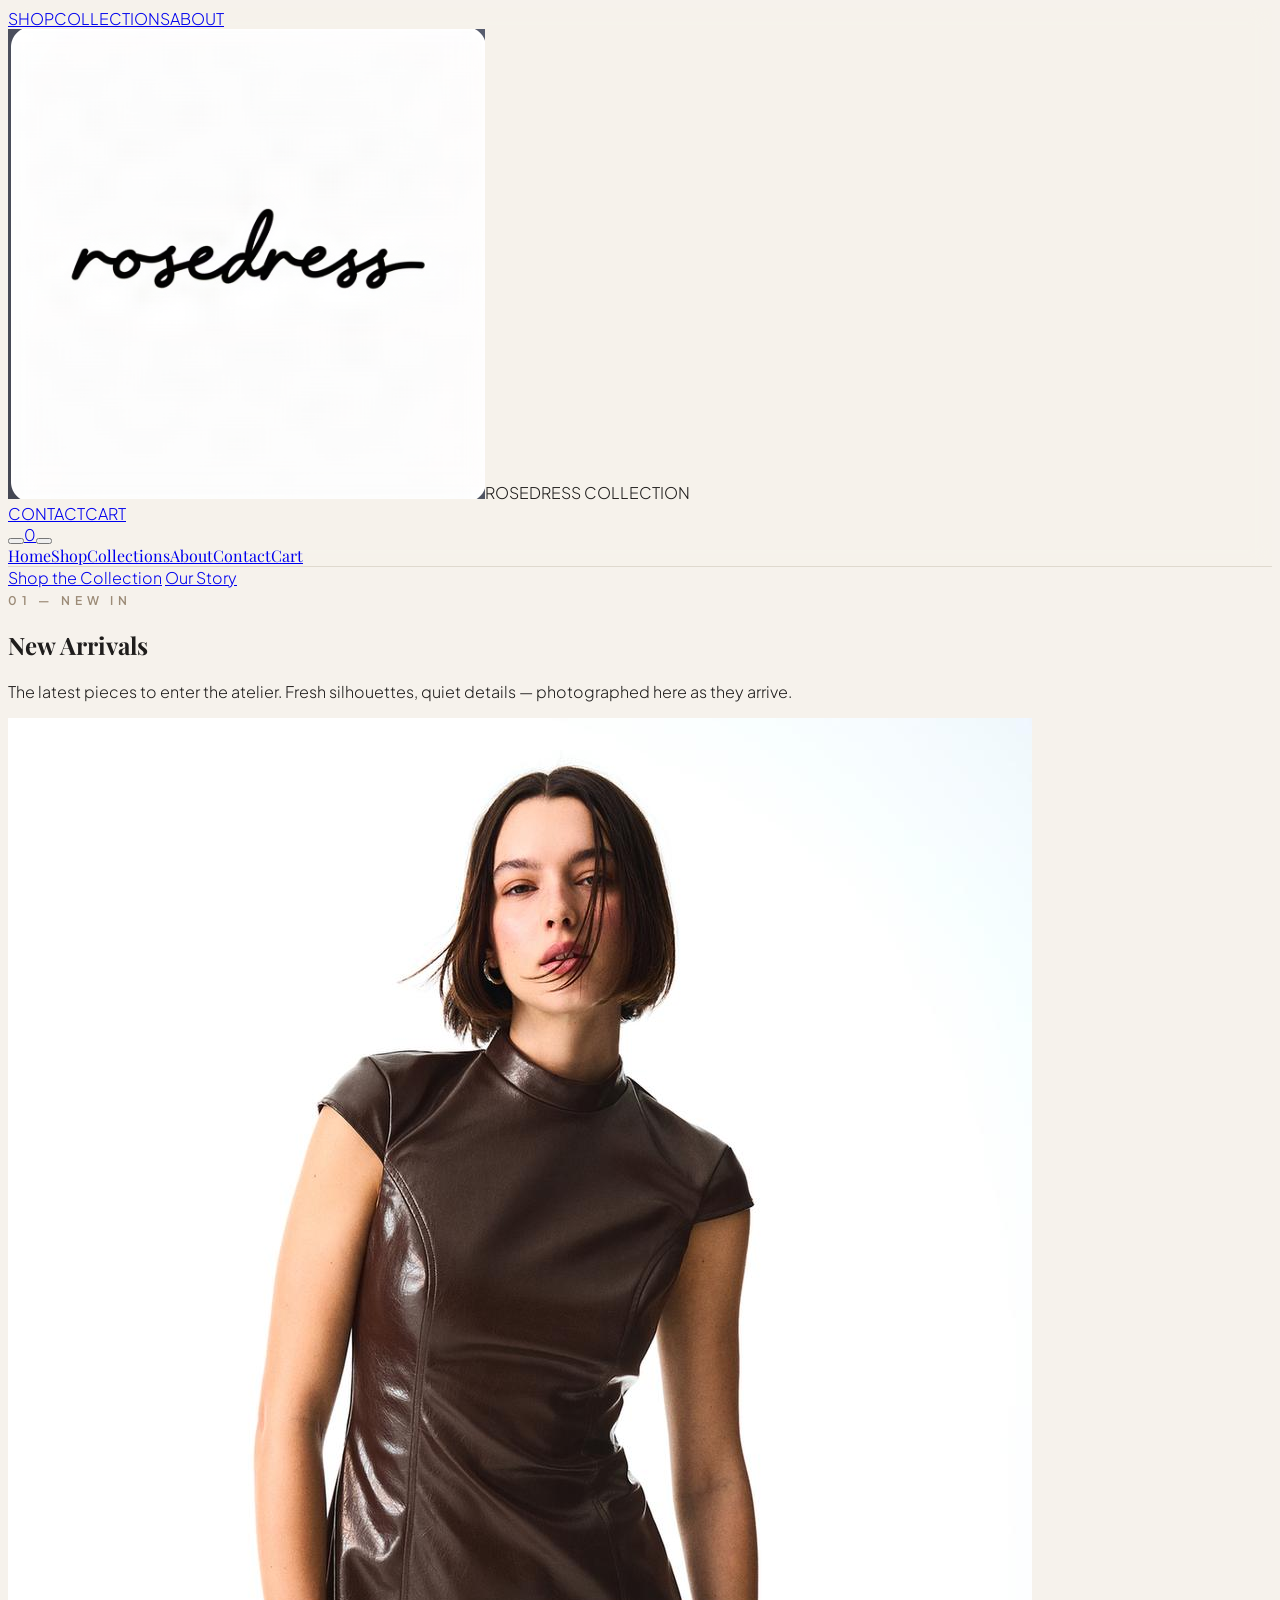
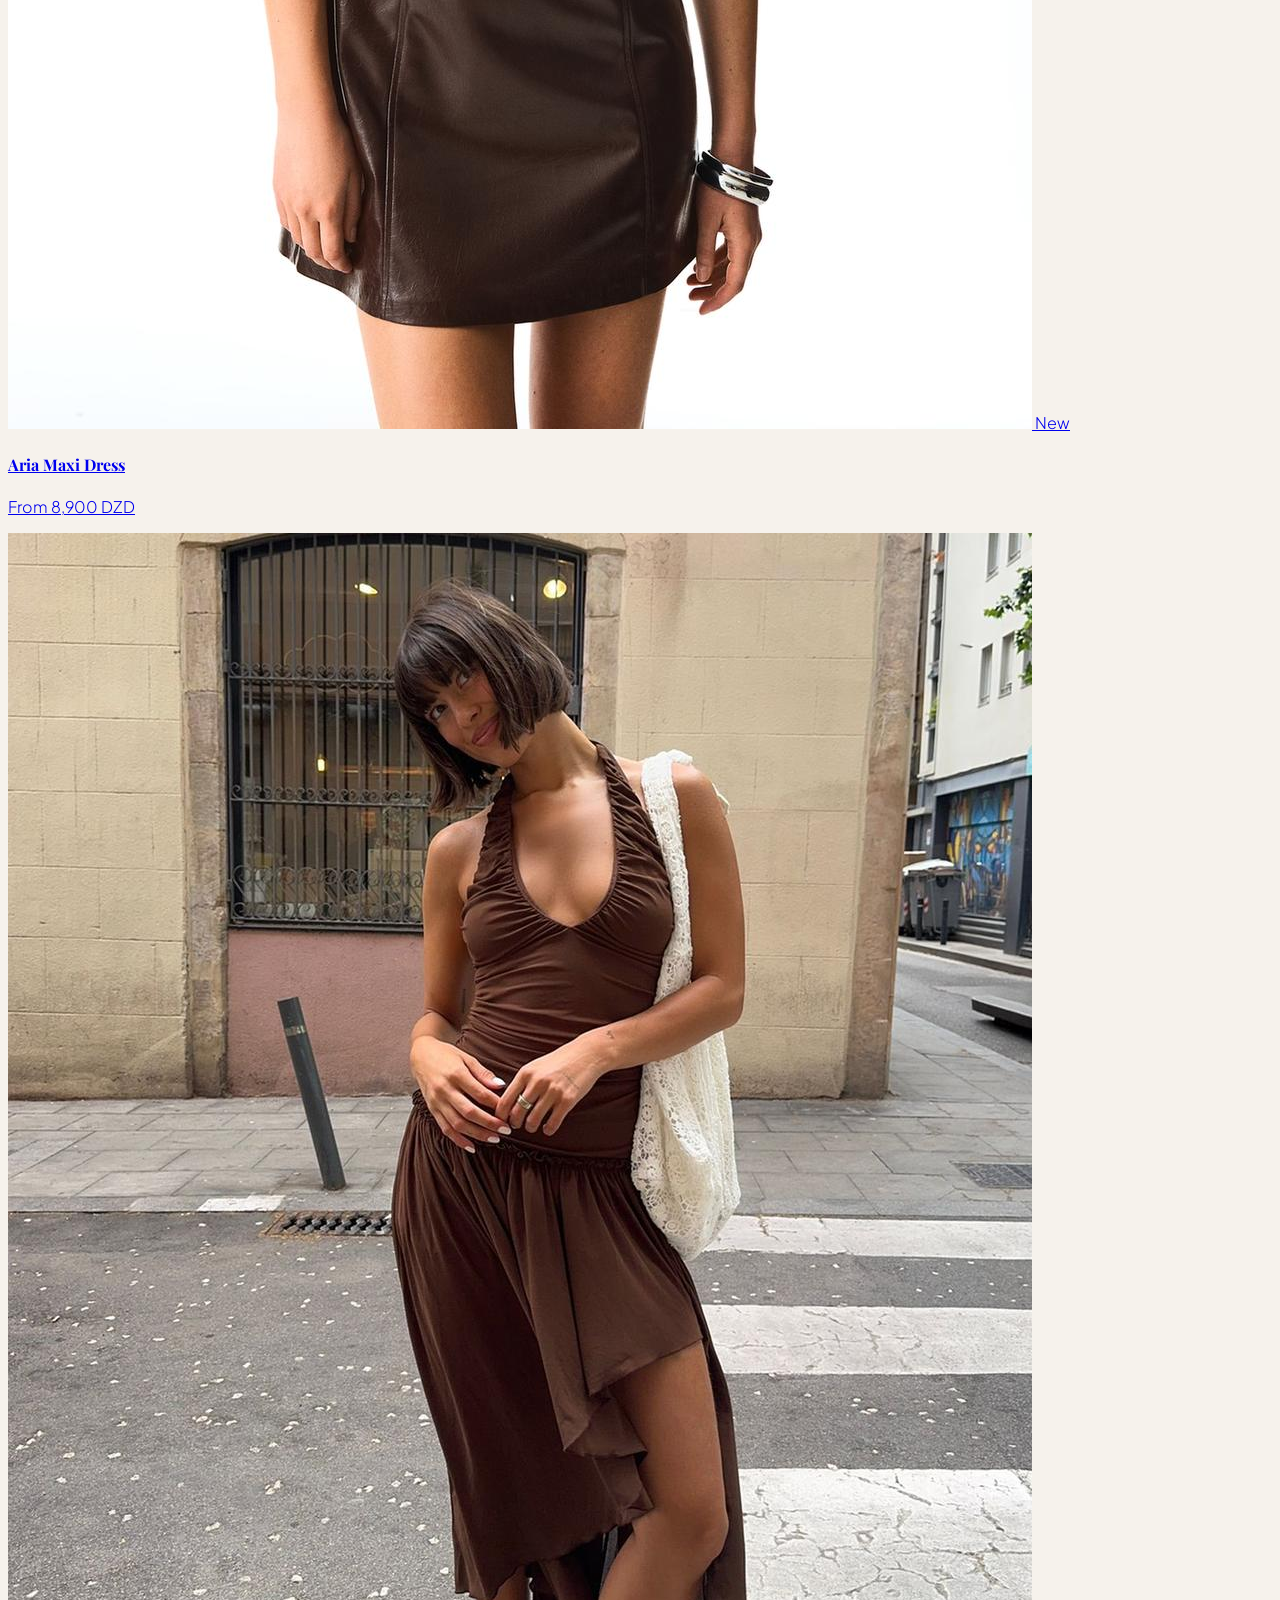
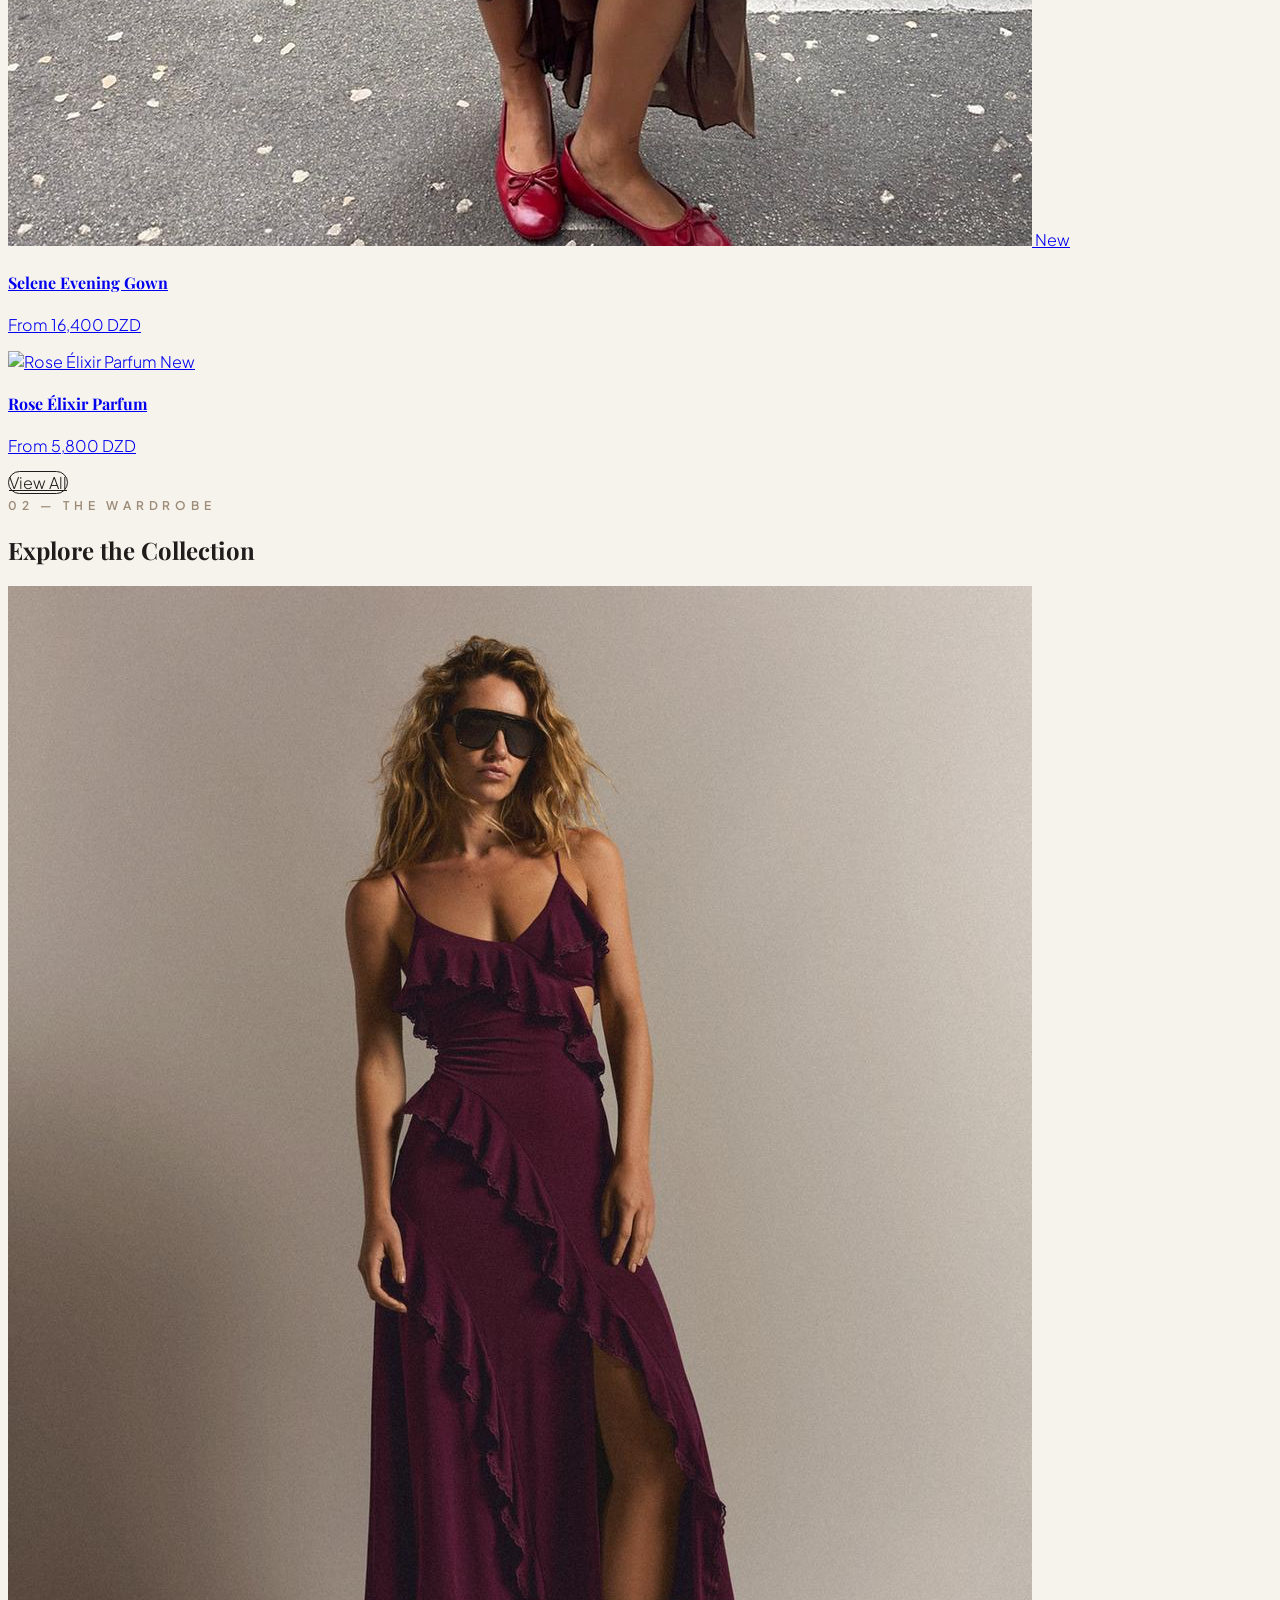
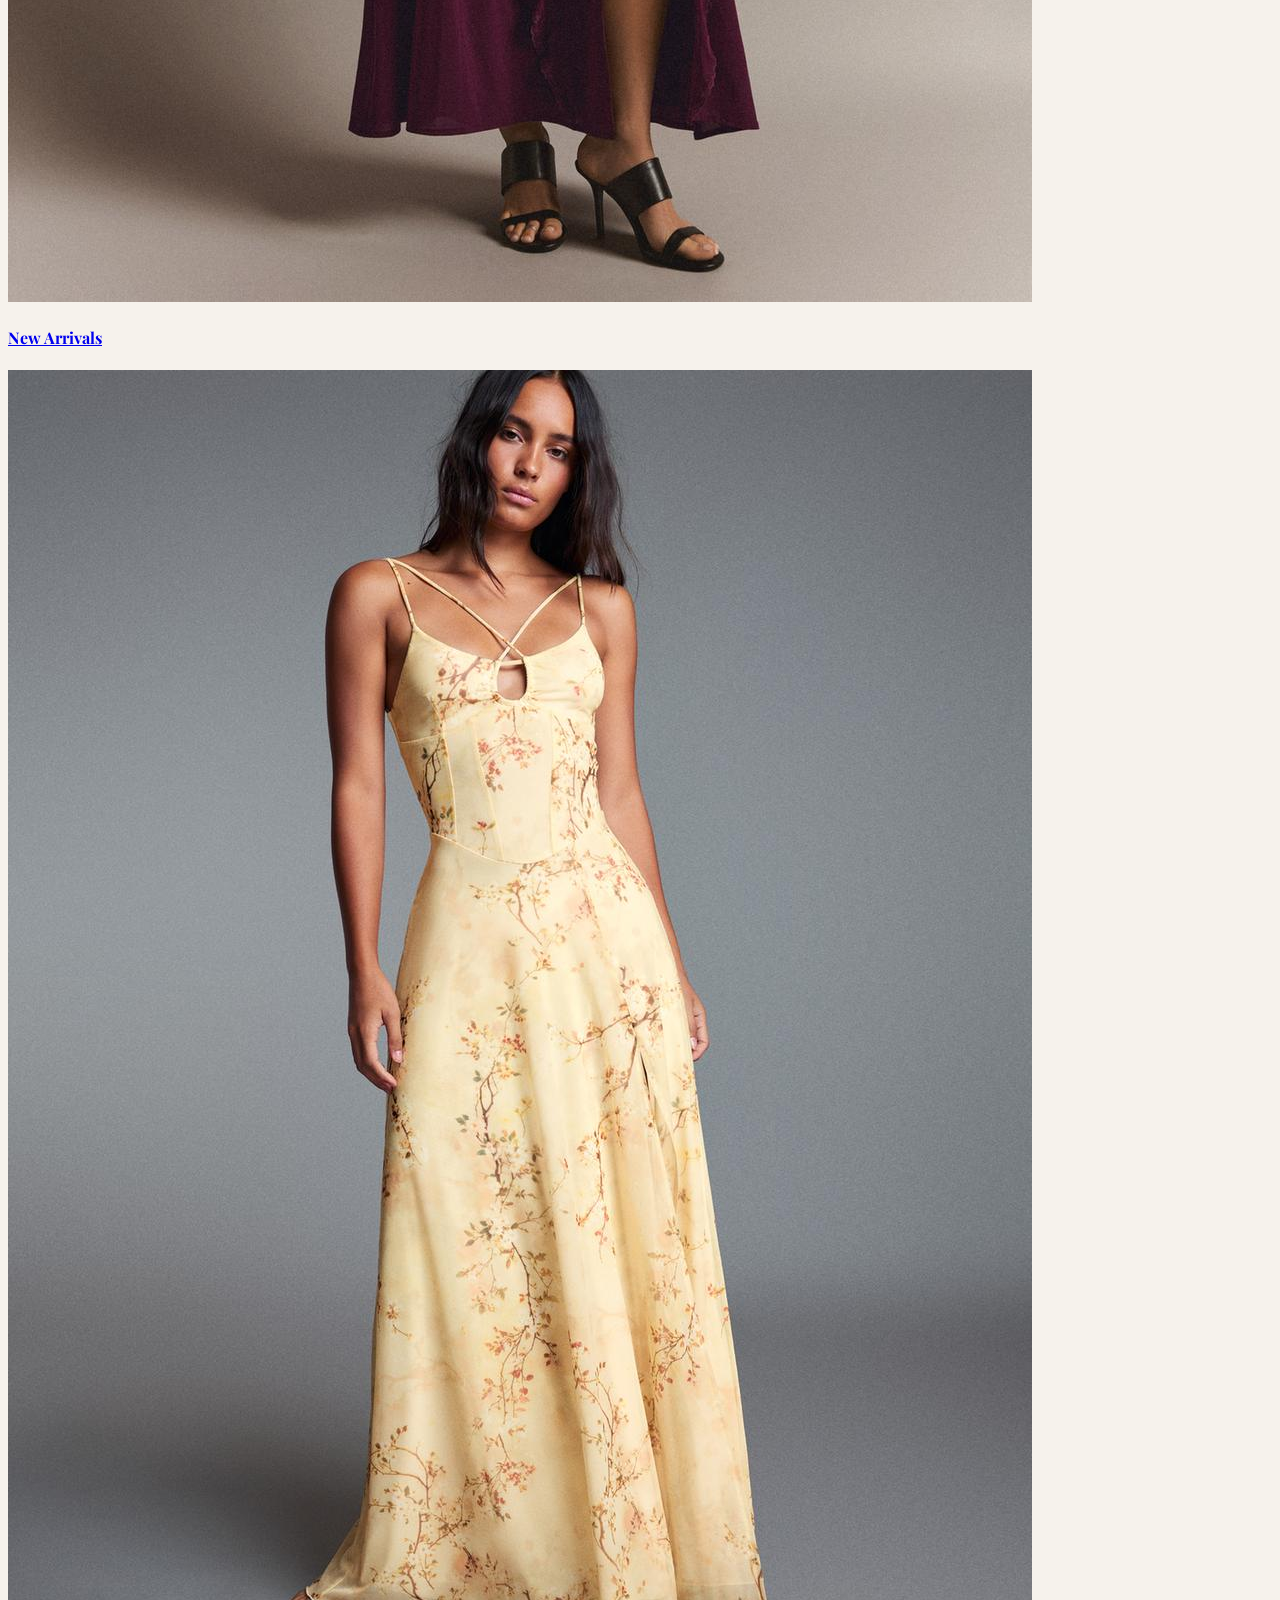
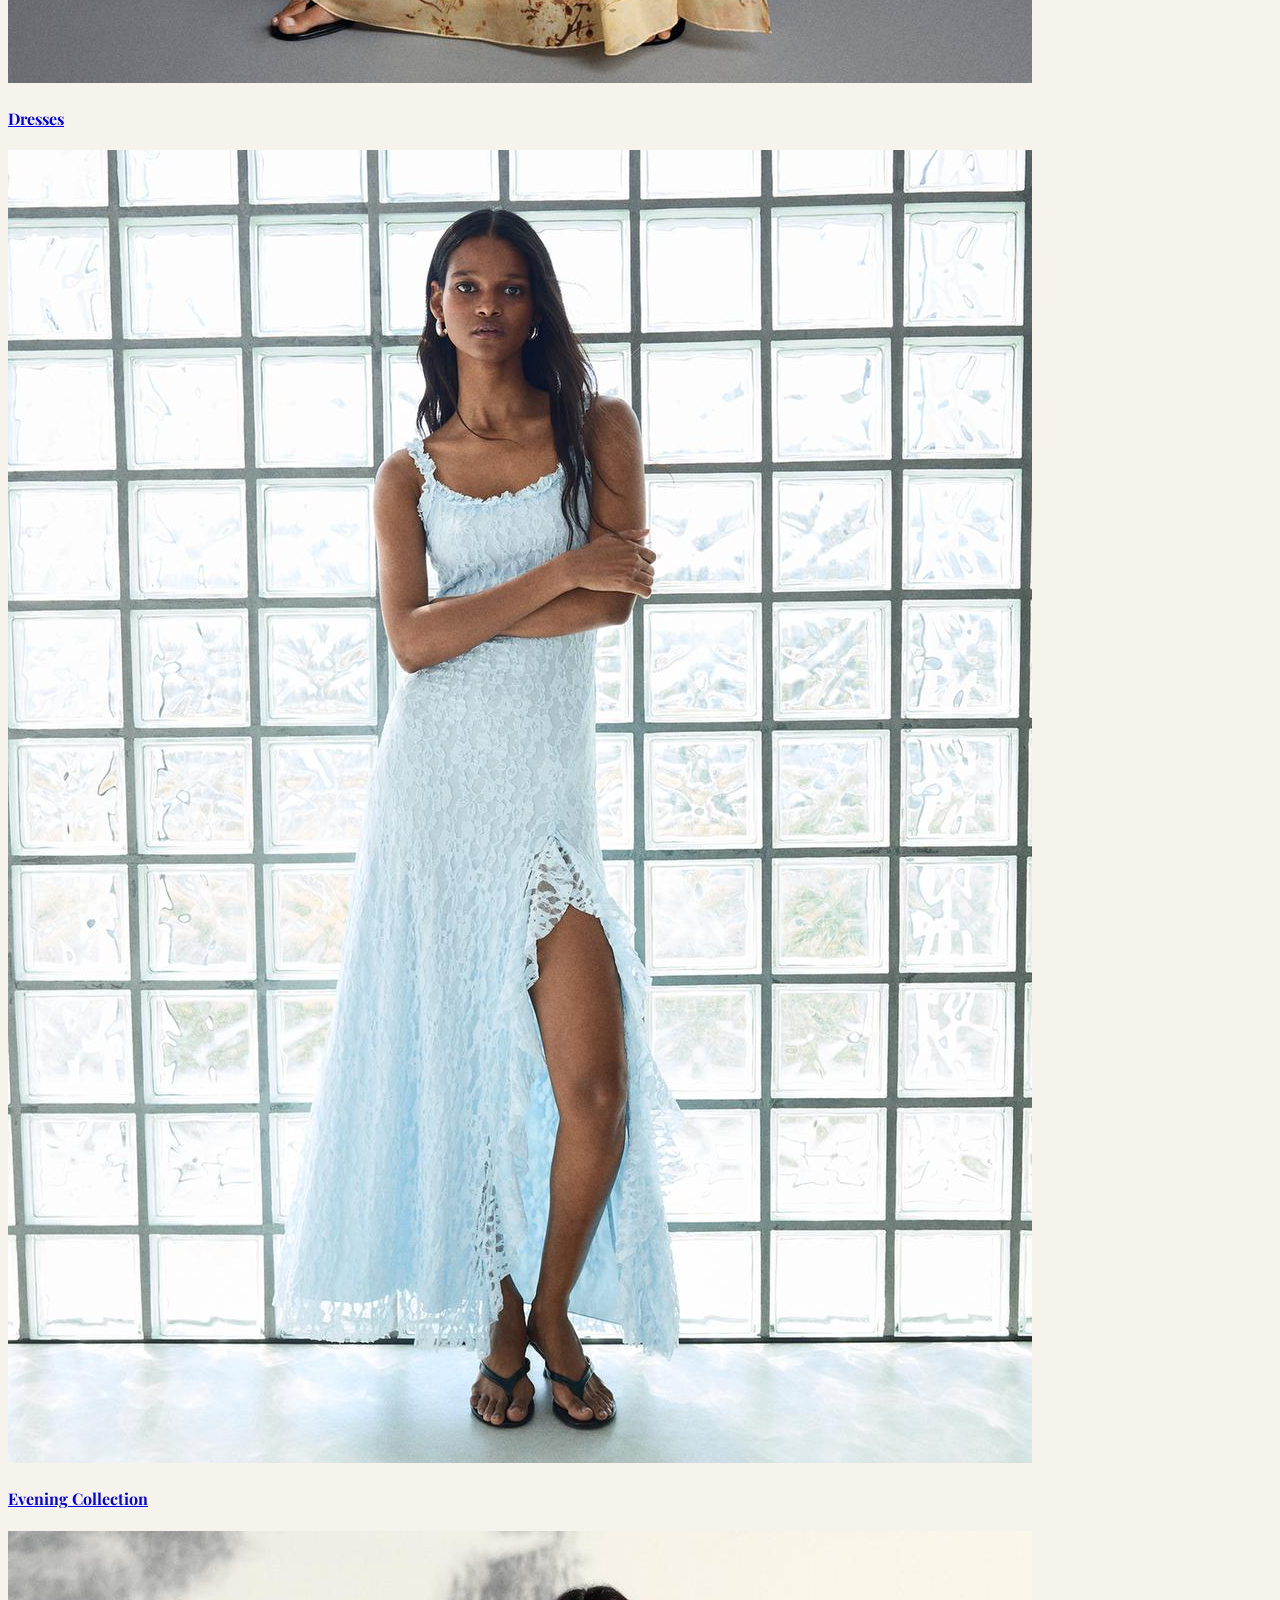
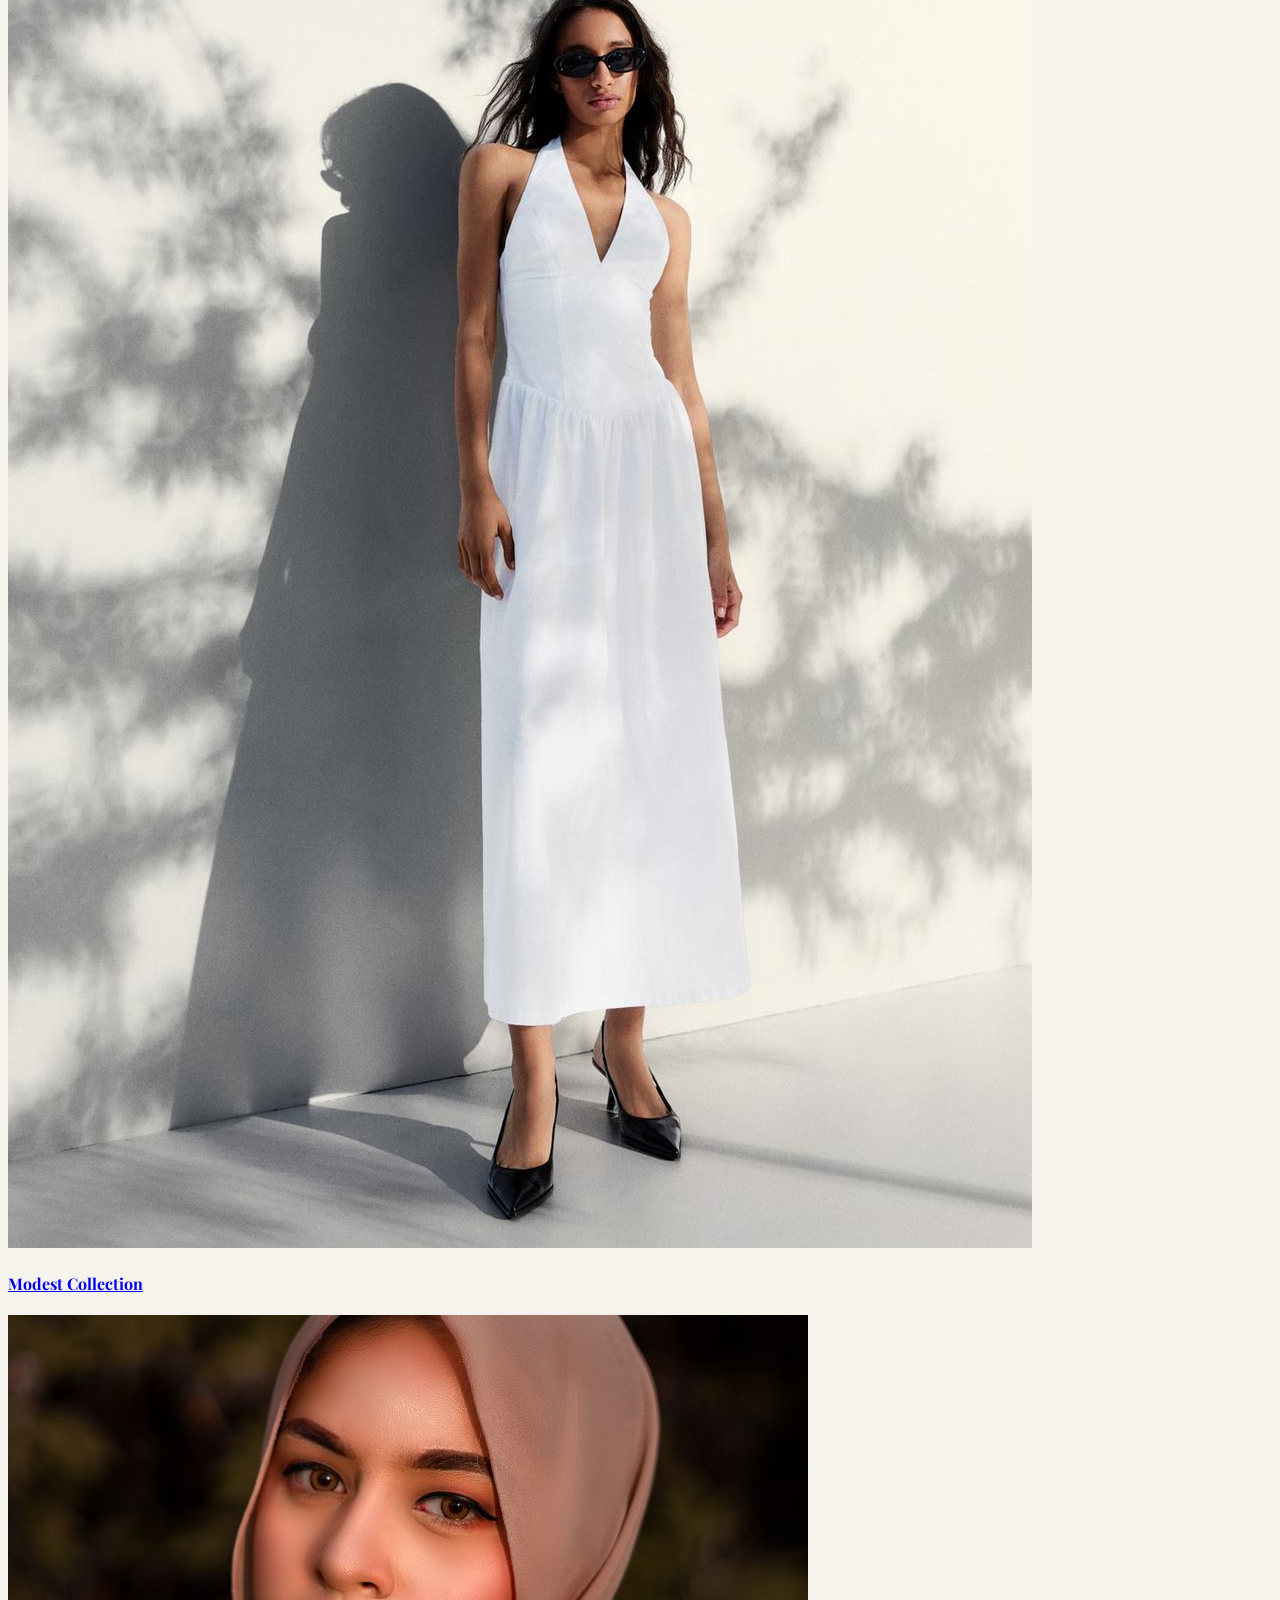
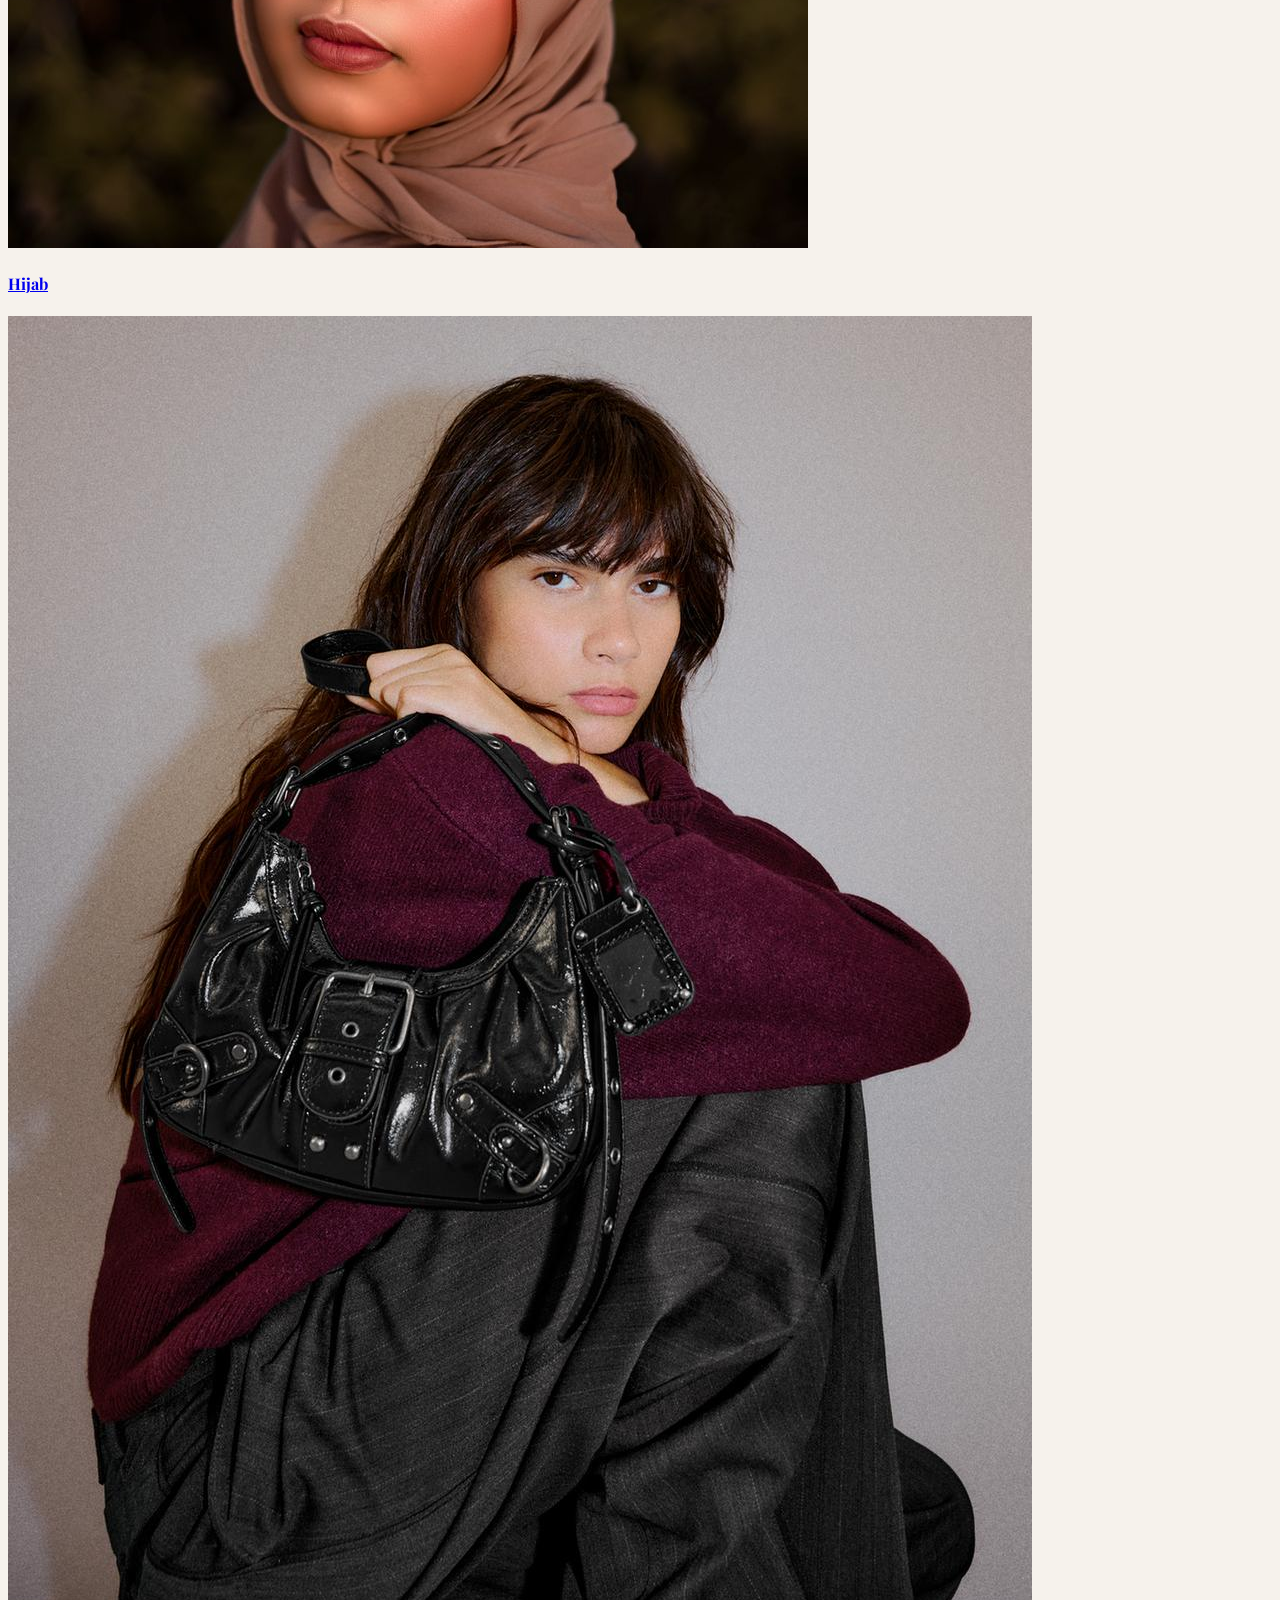
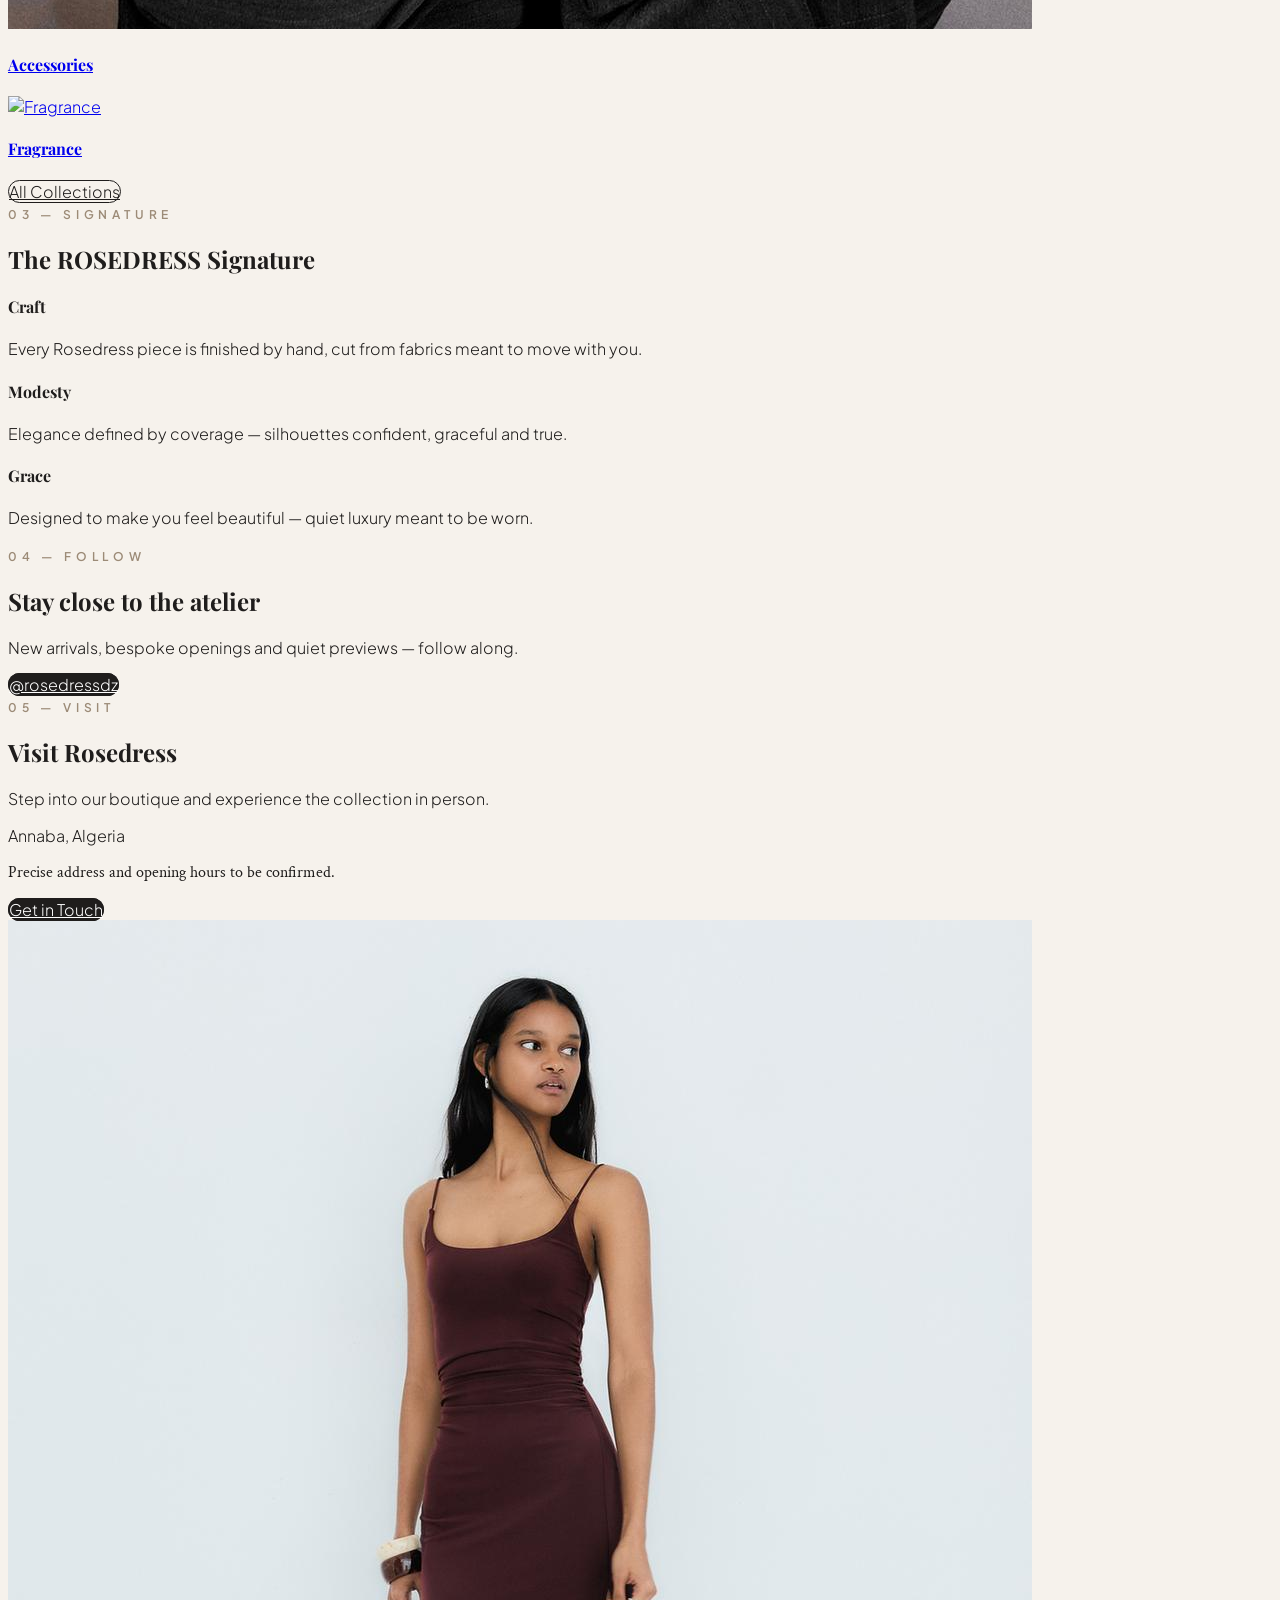
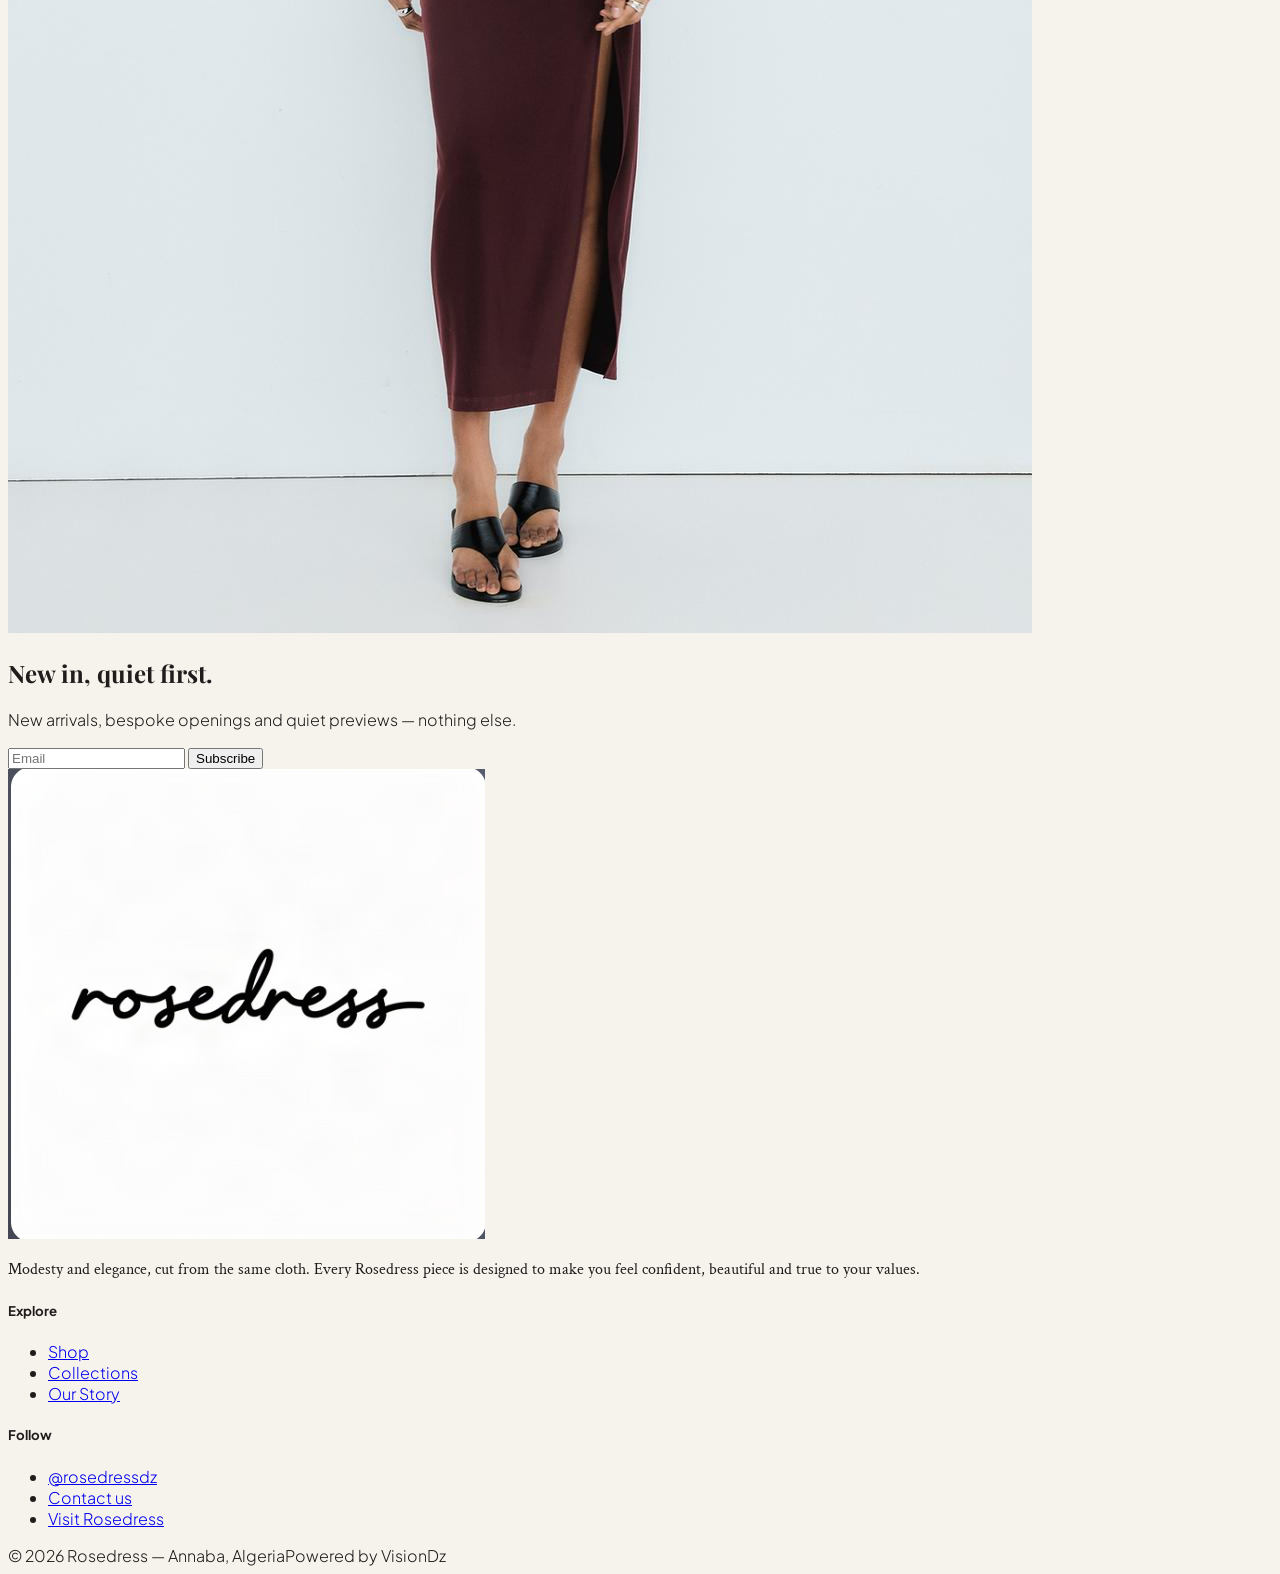
==== index.html @ 57a60c66 "Remove hero background video and text, keep action buttons" ====
<!DOCTYPE html>
<html lang="en">
<head>
<meta charset="UTF-8">
<meta name="viewport" content="width=device-width, initial-scale=1.0">
<title>ROSEDRESS — Timeless Craft, Modern Grace</title>
<script src="https://cdn.tailwindcss.com"></script>
<script src="https://code.iconify.design/iconify-icon/2.1.0/iconify-icon.min.js"></script>
<link rel="preconnect" href="https://fonts.googleapis.com">
<link rel="preconnect" href="https://fonts.gstatic.com" crossorigin>
<link href="https://fonts.googleapis.com/css2?family=Playfair+Display:wght@200;300;400;500;600&family=Crimson+Text:ital,wght@0,400;1,400;1,600&family=Plus+Jakarta+Sans:wght@300;400;500;600;700&display=swap" rel="stylesheet">
<link rel="stylesheet" href="css/global.css">
<style>
  /* hero is intentionally bare — buttons only */
</style>
</head>
<body class="relative">

<div id="header-holder"></div>

<header class="min-h-screen flex flex-col justify-center items-center text-center px-4 relative z-10">
  <div class="flex flex-col sm:flex-row justify-center gap-6">
    <a href="shop.html" class="px-12 py-5 text-[11px] tracking-[0.3em] uppercase border border-[#1f1d1c] text-[#1f1d1c] transition-colors hover:bg-[#1f1d1c] hover:text-white">Shop the Collection</a>
    <a href="about.html" class="px-12 py-5 text-[11px] tracking-[0.3em] uppercase border border-[#1f1d1c]/60 text-[#1f1d1c]/90 transition-colors hover:bg-[#1f1d1c] hover:text-white">Our Story</a>
  </div>
</header>

<section id="new-arrivals" class="py-32 md:py-40 px-6 md:px-16 relative z-10">
  <div class="max-w-7xl mx-auto">
    <div class="flex flex-col md:flex-row md:items-end justify-between mb-20 scroll-reveal">
      <div>
        <span class="eyebrow mb-6 block">01 — New In</span>
        <h2 class="text-4xl md:text-6xl font-serif font-light leading-tight">New Arrivals</h2>
      </div>
      <p class="mt-6 md:mt-0 max-w-md text-sm text-gray-500 leading-relaxed font-light">
        The latest pieces to enter the atelier. Fresh silhouettes, quiet details — photographed here as they arrive.
      </p>
    </div>
    <div class="grid grid-cols-1 sm:grid-cols-2 lg:grid-cols-3 gap-8 md:gap-10">
      <a href="product.html?id=p1" class="product-card scroll-reveal block group">
        <div class="aspect-[3/4] overflow-hidden mb-6 shadow-md rounded-sm relative editorial-img">
          <img src="images/dress_mockneck.jpg" alt="Aria Maxi Dress" loading="lazy" class="w-full h-full object-cover">
          <span class="absolute top-3 left-3 z-10 text-[9px] tracking-widest uppercase font-bold px-3 py-1.5 text-white bg-[#1f1d1c]/80 backdrop-blur">New</span>
        </div>
        <div class="text-center">
          <h4 class="text-sm md:text-base tracking-widest uppercase font-semibold mb-1 group-hover:text-[#c9a876] transition-colors">Aria Maxi Dress</h4>
          <p class="text-xs text-[#9c8b77] font-light">From 8,900 DZD</p>
        </div>
      </a>
      <a href="product.html?id=p2" class="product-card scroll-reveal block group">
        <div class="aspect-[3/4] overflow-hidden mb-6 shadow-md rounded-sm relative editorial-img">
          <img src="images/dress_selene_maxi.jpg" alt="Selene Evening Gown" loading="lazy" class="w-full h-full object-cover">
          <span class="absolute top-3 left-3 z-10 text-[9px] tracking-widest uppercase font-bold px-3 py-1.5 text-white bg-[#1f1d1c]/80 backdrop-blur">New</span>
        </div>
        <div class="text-center">
          <h4 class="text-sm md:text-base tracking-widest uppercase font-semibold mb-1 group-hover:text-[#c9a876] transition-colors">Selene Evening Gown</h4>
          <p class="text-xs text-[#9c8b77] font-light">From 16,400 DZD</p>
        </div>
      </a>
      <a href="product.html?id=p10" class="product-card scroll-reveal block group">
        <div class="aspect-[3/4] overflow-hidden mb-6 shadow-md rounded-sm relative editorial-img">
          <img src="https://images.pexels.com/photos/32645088/pexels-photo-32645088.jpeg?auto=compress&cs=tinysrgb&w=900" alt="Rose Élixir Parfum" loading="lazy" class="w-full h-full object-cover">
          <span class="absolute top-3 left-3 z-10 text-[9px] tracking-widest uppercase font-bold px-3 py-1.5 text-white bg-[#1f1d1c]/80 backdrop-blur">New</span>
        </div>
        <div class="text-center">
          <h4 class="text-sm md:text-base tracking-widest uppercase font-semibold mb-1 group-hover:text-[#c9a876] transition-colors">Rose Élixir Parfum</h4>
          <p class="text-xs text-[#9c8b77] font-light">From 5,800 DZD</p>
        </div>
      </a>
    </div>
    <div class="text-center mt-16">
      <a href="shop.html" class="btn-champagne px-12 py-4 text-[11px] tracking-[0.3em] uppercase inline-block">View All</a>
    </div>
  </div>
</section>

<section id="collections" class="py-24 md:py-32 px-6 md:px-16 relative z-10 bg-[#efe8dc]">
  <div class="max-w-7xl mx-auto">
    <div class="text-center mb-20 scroll-reveal">
      <span class="eyebrow mb-6 block">02 — The Wardrobe</span>
      <h2 class="text-4xl md:text-6xl font-serif font-light">Explore the Collection</h2>
    </div>
    <div class="grid grid-cols-2 sm:grid-cols-3 lg:grid-cols-6 gap-6 md:gap-8 gap-y-14 md:gap-y-16" id="homeCatGrid"></div>
    <div class="text-center mt-16">
      <a href="collections.html" class="btn-champagne px-12 py-4 text-[11px] tracking-[0.3em] uppercase inline-block">All Collections</a>
    </div>
  </div>
</section>

<section id="signature" class="py-24 md:py-32 px-6 md:px-16 relative z-10">
  <div class="max-w-7xl mx-auto text-center scroll-reveal">
    <span class="eyebrow mb-6 block">03 — Signature</span>
    <h2 class="text-4xl md:text-5xl font-serif font-light mb-10">The ROSEDRESS Signature</h2>
    <div class="grid grid-cols-1 md:grid-cols-3 gap-10 md:gap-16 max-w-5xl mx-auto text-left">
      <div>
        <h4 class="tracking-[0.3em] uppercase text-sm font-semibold mb-3 text-[#c9a876]">Craft</h4>
        <p class="text-sm text-gray-500 leading-relaxed font-light">Every Rosedress piece is finished by hand, cut from fabrics meant to move with you.</p>
      </div>
      <div>
        <h4 class="tracking-[0.3em] uppercase text-sm font-semibold mb-3 text-[#c9a876]">Modesty</h4>
        <p class="text-sm text-gray-500 leading-relaxed font-light">Elegance defined by coverage — silhouettes confident, graceful and true.</p>
      </div>
      <div>
        <h4 class="tracking-[0.3em] uppercase text-sm font-semibold mb-3 text-[#c9a876]">Grace</h4>
        <p class="text-sm text-gray-500 leading-relaxed font-light">Designed to make you feel beautiful — quiet luxury meant to be worn.</p>
      </div>
    </div>
  </div>
</section>

<section class="py-24 md:py-32 px-6 md:px-16 relative z-10 bg-[#efe8dc]">
  <div class="max-w-7xl mx-auto text-center scroll-reveal">
    <span class="eyebrow mb-6 block">04 — Follow</span>
    <h2 class="text-4xl md:text-5xl font-serif font-light mb-6">Stay close to the atelier</h2>
    <p class="text-gray-500 max-w-md mx-auto mb-10 font-light">New arrivals, bespoke openings and quiet previews — follow along.</p>
    <a href="https://www.instagram.com/rosedressdz/" target="_blank" rel="noopener" class="btn-champagne solid px-10 py-4 text-[11px] tracking-[0.3em] uppercase inline-flex items-center gap-3">
      <iconify-icon icon="lucide:instagram" class="text-lg"></iconify-icon> @rosedressdz
    </a>
  </div>
</section>

<section id="visit" class="py-32 md:py-40 px-6 md:px-16 relative z-10">
  <div class="max-w-7xl mx-auto grid grid-cols-1 lg:grid-cols-2 gap-12 lg:gap-20 items-center">
    <div class="reveal-left">
      <span class="eyebrow mb-6 block">05 — Visit</span>
      <h2 class="text-4xl md:text-5xl font-serif font-light leading-tight mb-8">Visit Rosedress</h2>
      <p class="text-gray-500 leading-loose font-light mb-8 max-w-lg">
        Step into our boutique and experience the collection in person.
      </p>
      <div class="text-sm text-[#9c8b77] font-light leading-loose mb-10">
        <p>Annaba, Algeria</p>
        <p class="italic font-classic">Precise address and opening hours to be confirmed.</p>
      </div>
      <a href="contact.html" class="btn-champagne solid px-10 py-4 text-[11px] tracking-[0.3em] uppercase inline-block">Get in Touch</a>
    </div>
    <div class="editorial-img reveal-right">
      <img src="images/dress_ruchedmidi.jpg" alt="Visit ROSEDRESS boutique" loading="lazy" class="w-full aspect-[3/4] object-cover shadow-lg rounded-sm">
    </div>
  </div>
</section>

<section class="py-24 md:py-32 px-6 md:px-12 text-center relative z-10 bg-[#1f1d1c] text-white">
  <div class="max-w-2xl mx-auto scroll-reveal">
    <h2 class="text-4xl md:text-5xl font-serif font-light mb-8 italic text-[#c9a876]">New in, quiet first.</h2>
    <p class="text-[#c9a876]/80 mb-12 font-light">New arrivals, bespoke openings and quiet previews — nothing else.</p>
    <form class="flex flex-col md:flex-row gap-4 max-w-lg mx-auto" onsubmit="event.preventDefault();">
      <input type="email" placeholder="Email" required class="flex-1 bg-white/10 border border-white/20 px-8 py-5 text-sm font-light focus:outline-none focus:border-[#c9a876] transition-all text-white placeholder-white/50">
      <button type="submit" class="px-10 py-5 bg-[#c9a876] text-[#1f1d1c] text-[11px] tracking-widest uppercase font-bold hover:bg-white transition-colors">Subscribe</button>
    </form>
  </div>
</section>

<footer id="site-footer"></footer>

<script src="js/products.js"></script>
<script src="js/layout.js"></script>
<script>
(function(){
  var grid = document.getElementById('homeCatGrid');
  ROSEDRESS.CATEGORIES.forEach(function(c,i){
    var div = document.createElement('div');
    div.className = 'product-card scroll-reveal';
    div.innerHTML =
      '<a href="shop.html?cat='+c.id+'" class="block group">'+
        '<div class="aspect-[3/4] overflow-hidden mb-5 rounded-sm relative">'+
          '<img src="'+ROSEDRESS.IMG_BY_CAT[c.id]+'" alt="'+c.name+'" loading="lazy" class="w-full h-full object-cover opacity-85 group-hover:opacity-100 group-hover:scale-105 transition-all duration-700">'+
          '<div class="absolute inset-0 bg-gradient-to-t from-black/50 via-transparent to-transparent"></div>'+
          '<div class="absolute bottom-3 left-0 right-0 text-center">'+
            '<h4 class="text-[11px] md:text-sm tracking-widest uppercase font-semibold text-white">'+c.name+'</h4>'+
          '</div>'+
        '</div>'+
      '</a>';
    grid.appendChild(div);
  });

  var reduced = window.matchMedia('(prefers-reduced-motion: reduce)').matches;
  if(reduced){ /* no hero video layers */ }
})();
</script>
</body>
</html>
---- css/global.css ----
:root{
  --ivory:#f6f2ec;
  --sage:#b7a184;
  --champagne:#c9a876;
  --dark:#1f1d1c;
  --beige:#e7ddd0;
  --taupe:#a69a8c;
}
html{ scroll-behavior:smooth; }
body{
  background:var(--ivory); color:var(--dark);
  font-family:'Plus Jakarta Sans',sans-serif; font-weight:300;
}
h1,h2,h3,h4,.font-serif{ font-family:'Playfair Display',serif; }
.font-classic{ font-family:'Crimson Text',serif; }
::selection{ background:var(--champagne); color:#fff; }

.scroll-reveal{ opacity:0; transform:translateY(30px); transition:opacity 1.1s ease, transform 1.1s ease; }
.reveal-left{ opacity:0; transform:translateX(-40px); transition:opacity 1.1s ease, transform 1.1s ease; }
.reveal-right{ opacity:0; transform:translateX(40px); transition:opacity 1.1s ease, transform 1.1s ease; }
.visible{ opacity:1; transform:none; }

.btn-champagne{ border:1px solid var(--dark); border-radius:999px; position:relative; overflow:hidden;
  background:transparent; color:var(--dark); }
.btn-champagne.solid{ background:var(--dark); color:#fff; }
.btn-champagne.solid:hover{ background:transparent; color:var(--dark); }
.btn-champagne:hover{ background:var(--dark); color:#fff; }
.btn-champagne::after{
  content:''; position:absolute; top:0; left:-120%; width:100%; height:100%;
  background:linear-gradient(120deg, transparent, rgba(255,255,255,.35), transparent);
  transition:left .7s ease;
}
.btn-champagne:hover::after{ left:120%; }

.nav-link{ position:relative; }
.nav-link::after{
  content:''; position:absolute; left:0; bottom:-4px; height:1px; width:0;
  background:var(--champagne); transition:width .4s ease;
}
.nav-link:hover::after{ width:100%; }
.nav-fixed{ transition:box-shadow .4s ease, background .4s ease; }
.nav-fixed.scrolled{ box-shadow:0 10px 30px -18px rgba(31,29,28,.4); }
#mobileMenu{ transition:opacity .3s ease, visibility .3s ease; }

.product-card{ transition:transform .5s cubic-bezier(.2,.7,.3,1), box-shadow .5s ease; will-change:transform; }
.product-card:hover{ transform:translateY(-8px) scale(1.02); box-shadow:0 24px 48px -18px rgba(31,29,28,.25); }
.product-card .texture-zoom{ transition:transform 1s cubic-bezier(.2,.7,.3,1); }
.product-card:hover .texture-zoom{ transform:scale(1.12) rotate(.5deg); }
.editorial-img{ overflow:hidden; }
.editorial-img img{ transition:transform 1.4s cubic-bezier(.2,.7,.3,1); }
.editorial-img:hover img{ transform:scale(1.06); }

.eyebrow{ color:#9c8b77; font-weight:600; letter-spacing:.4em; text-transform:uppercase; font-size:12px; }
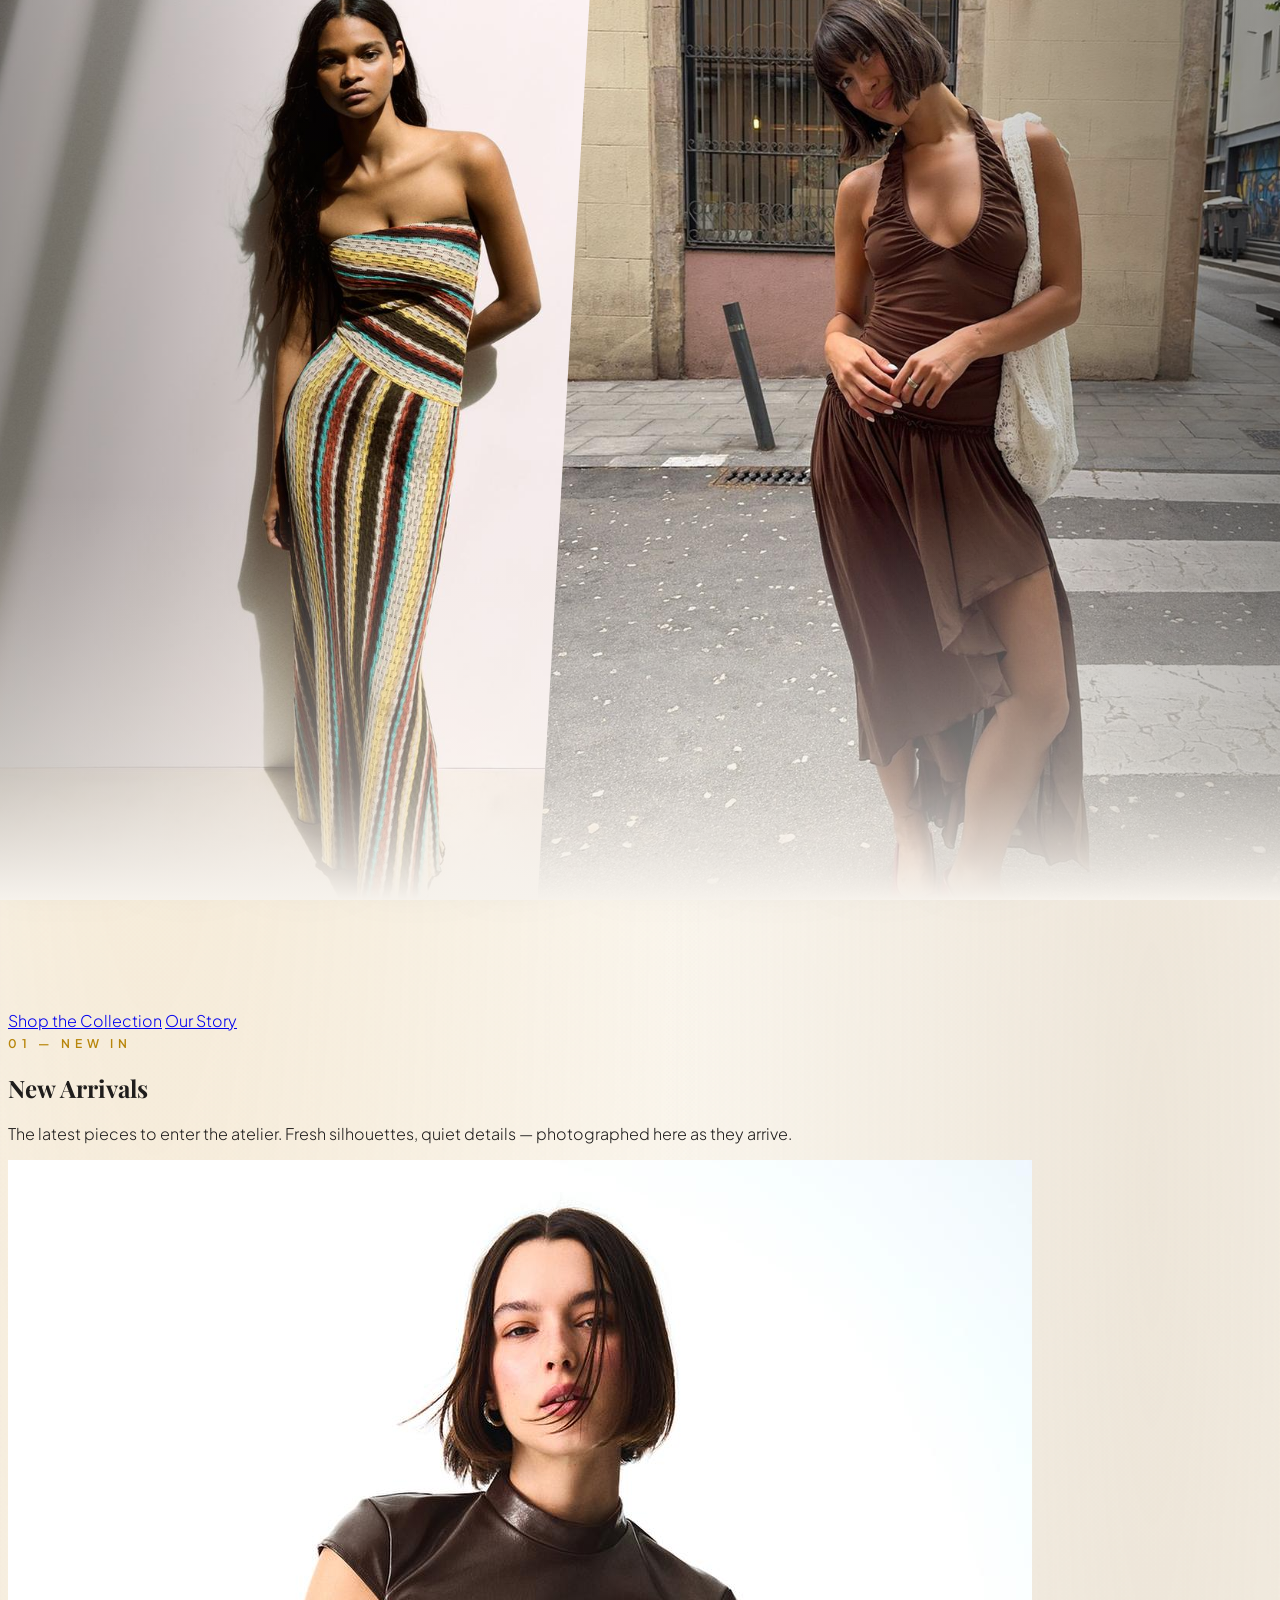
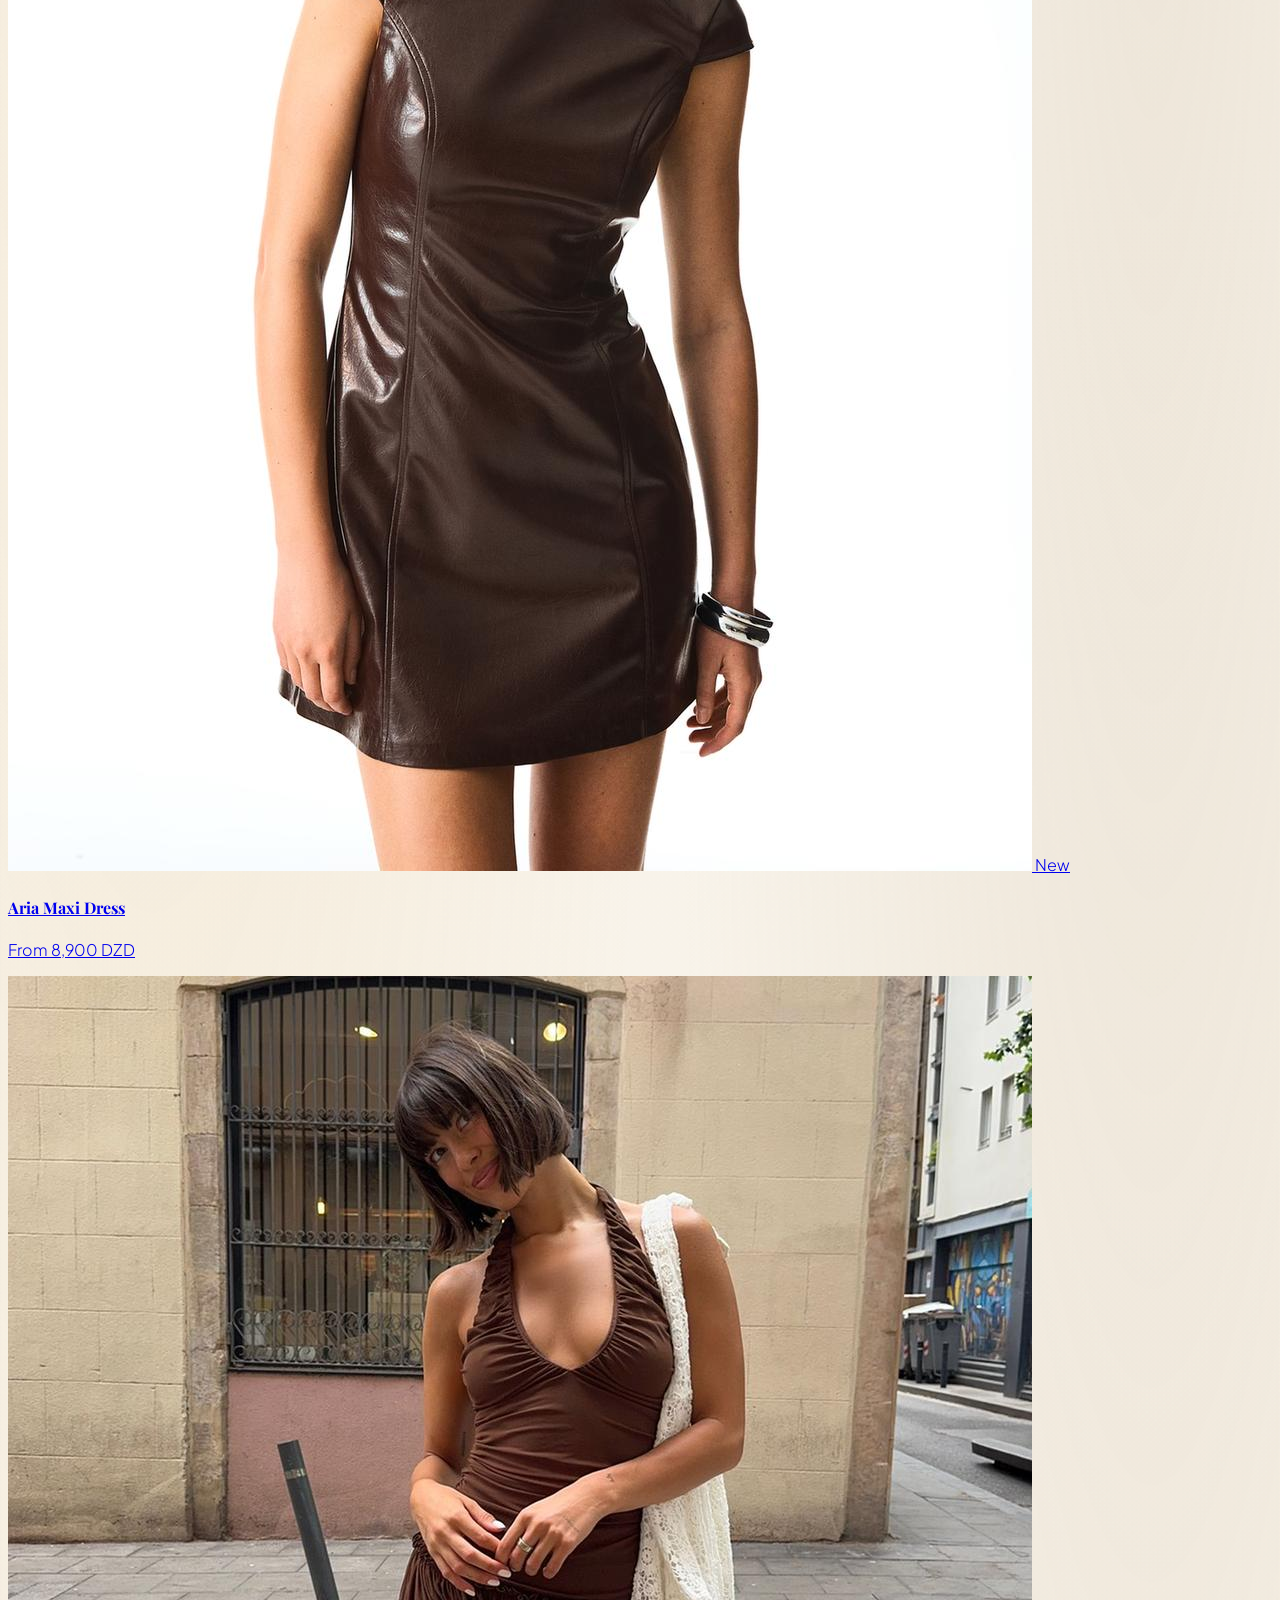
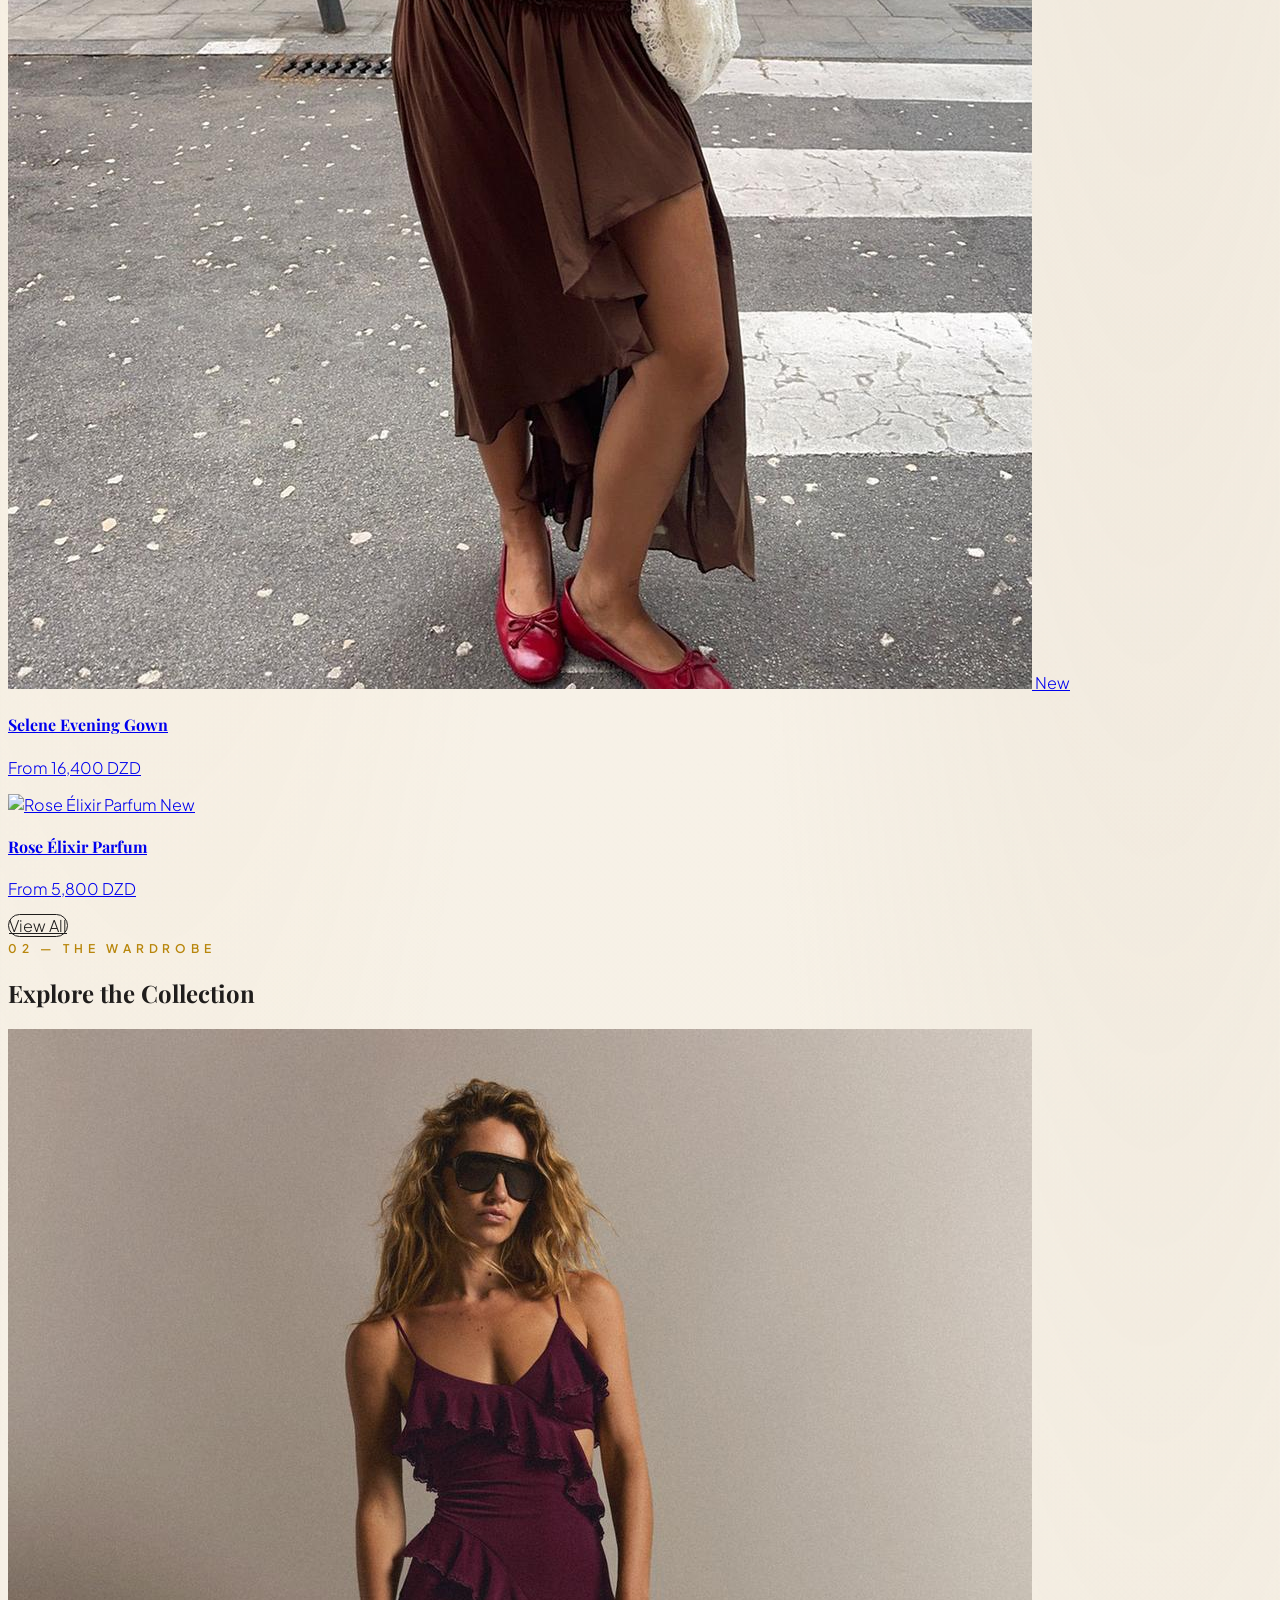
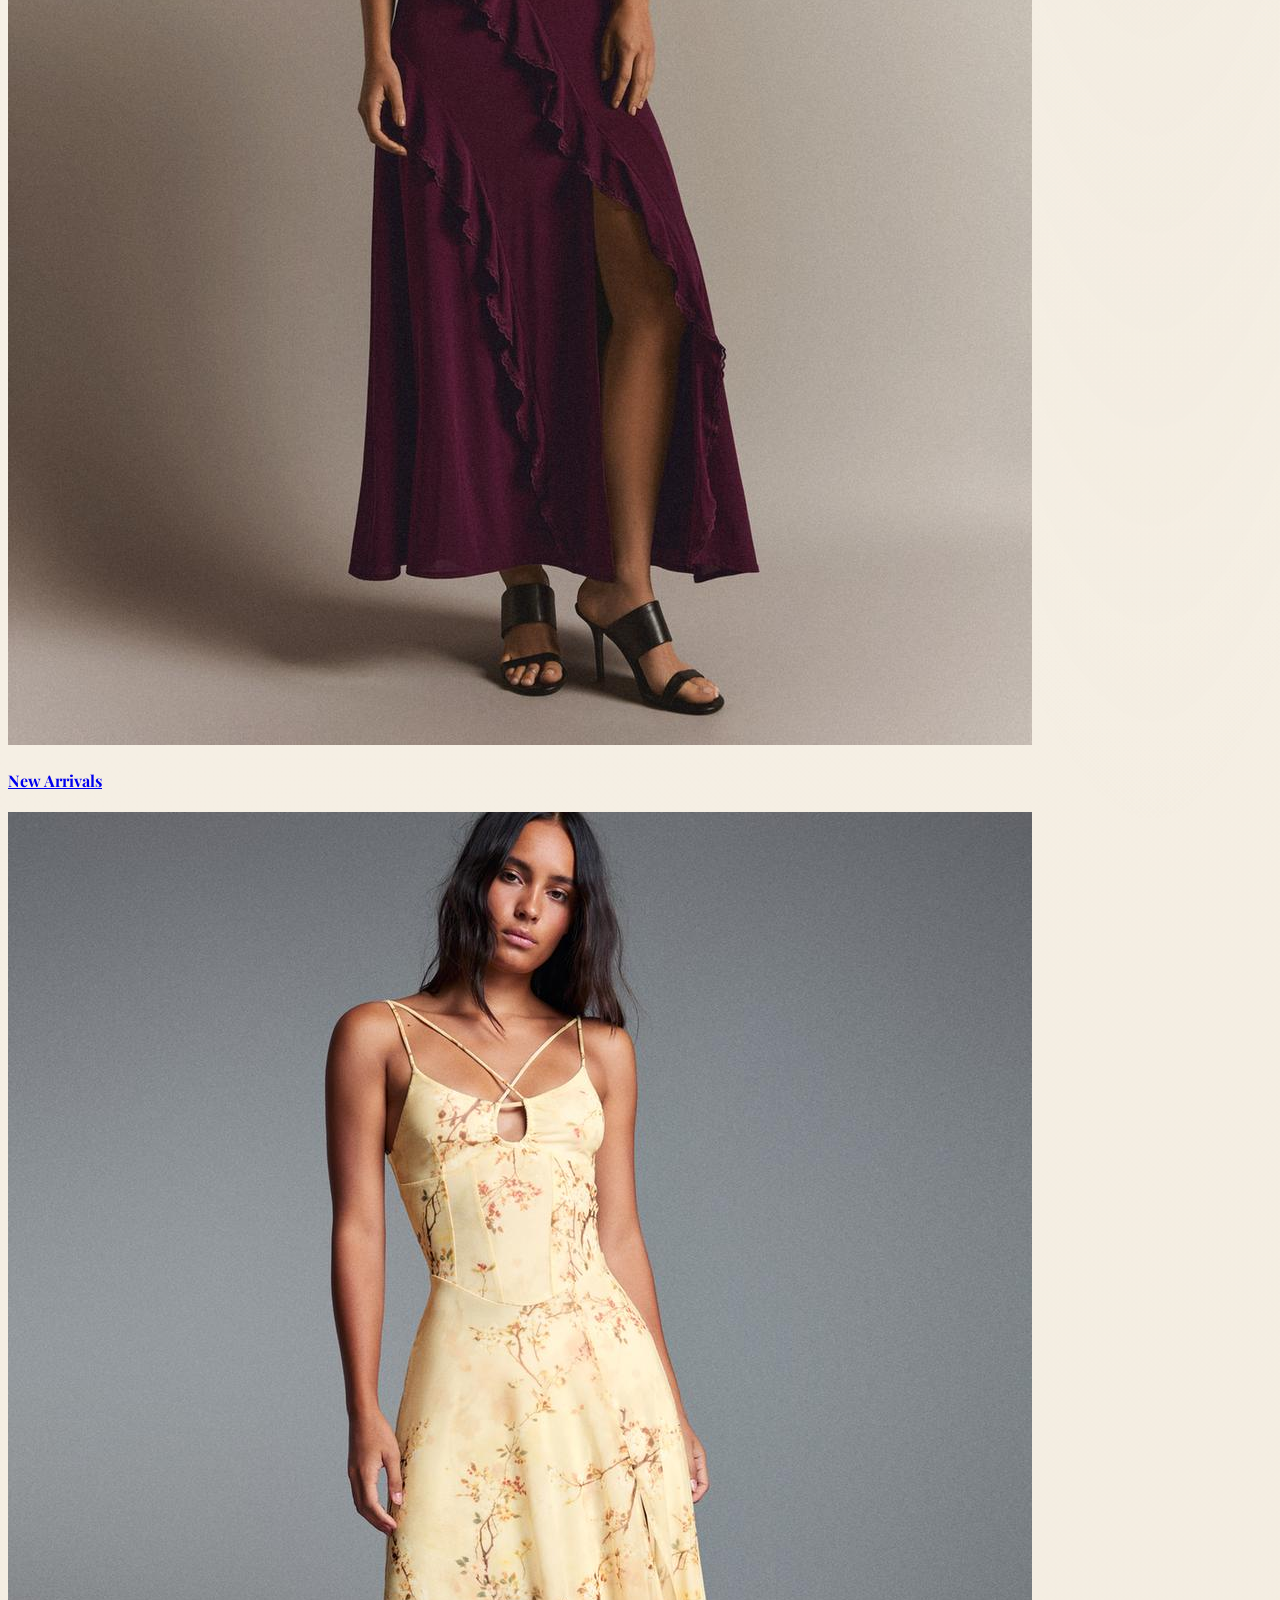
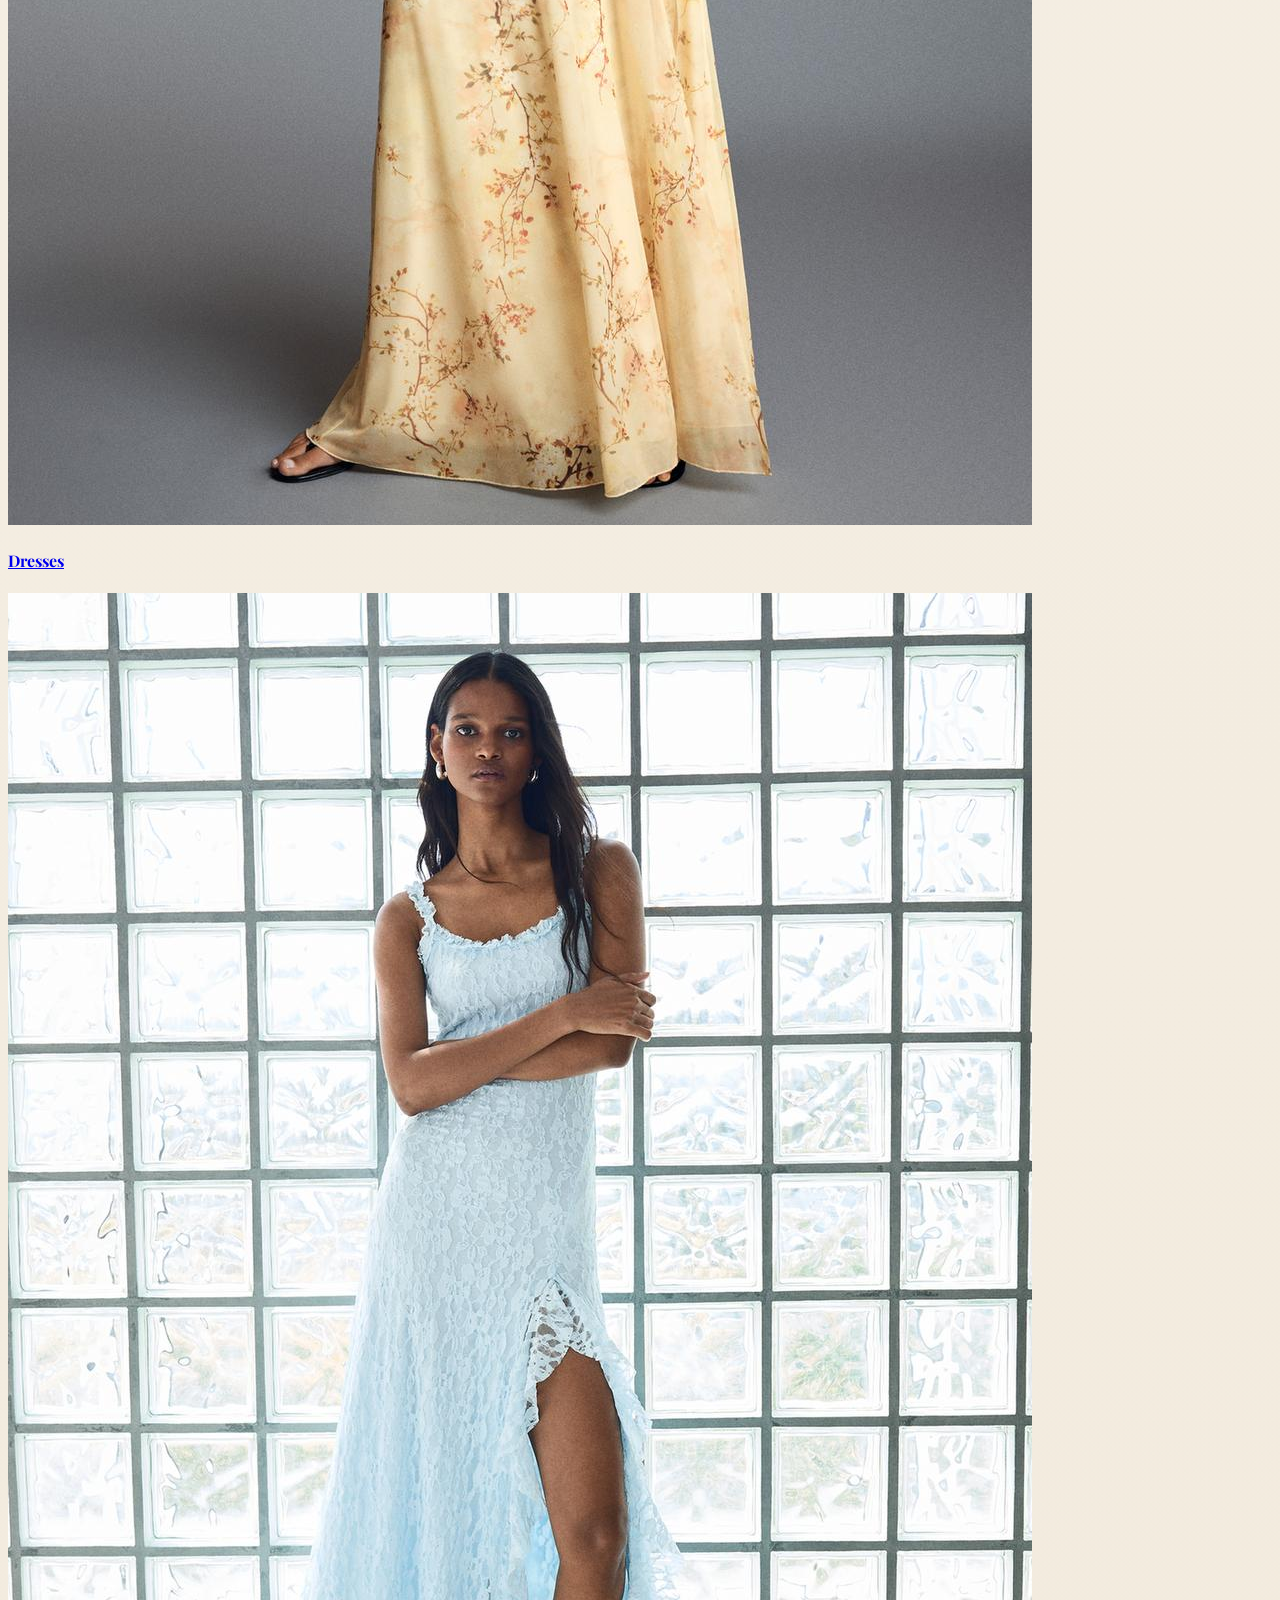
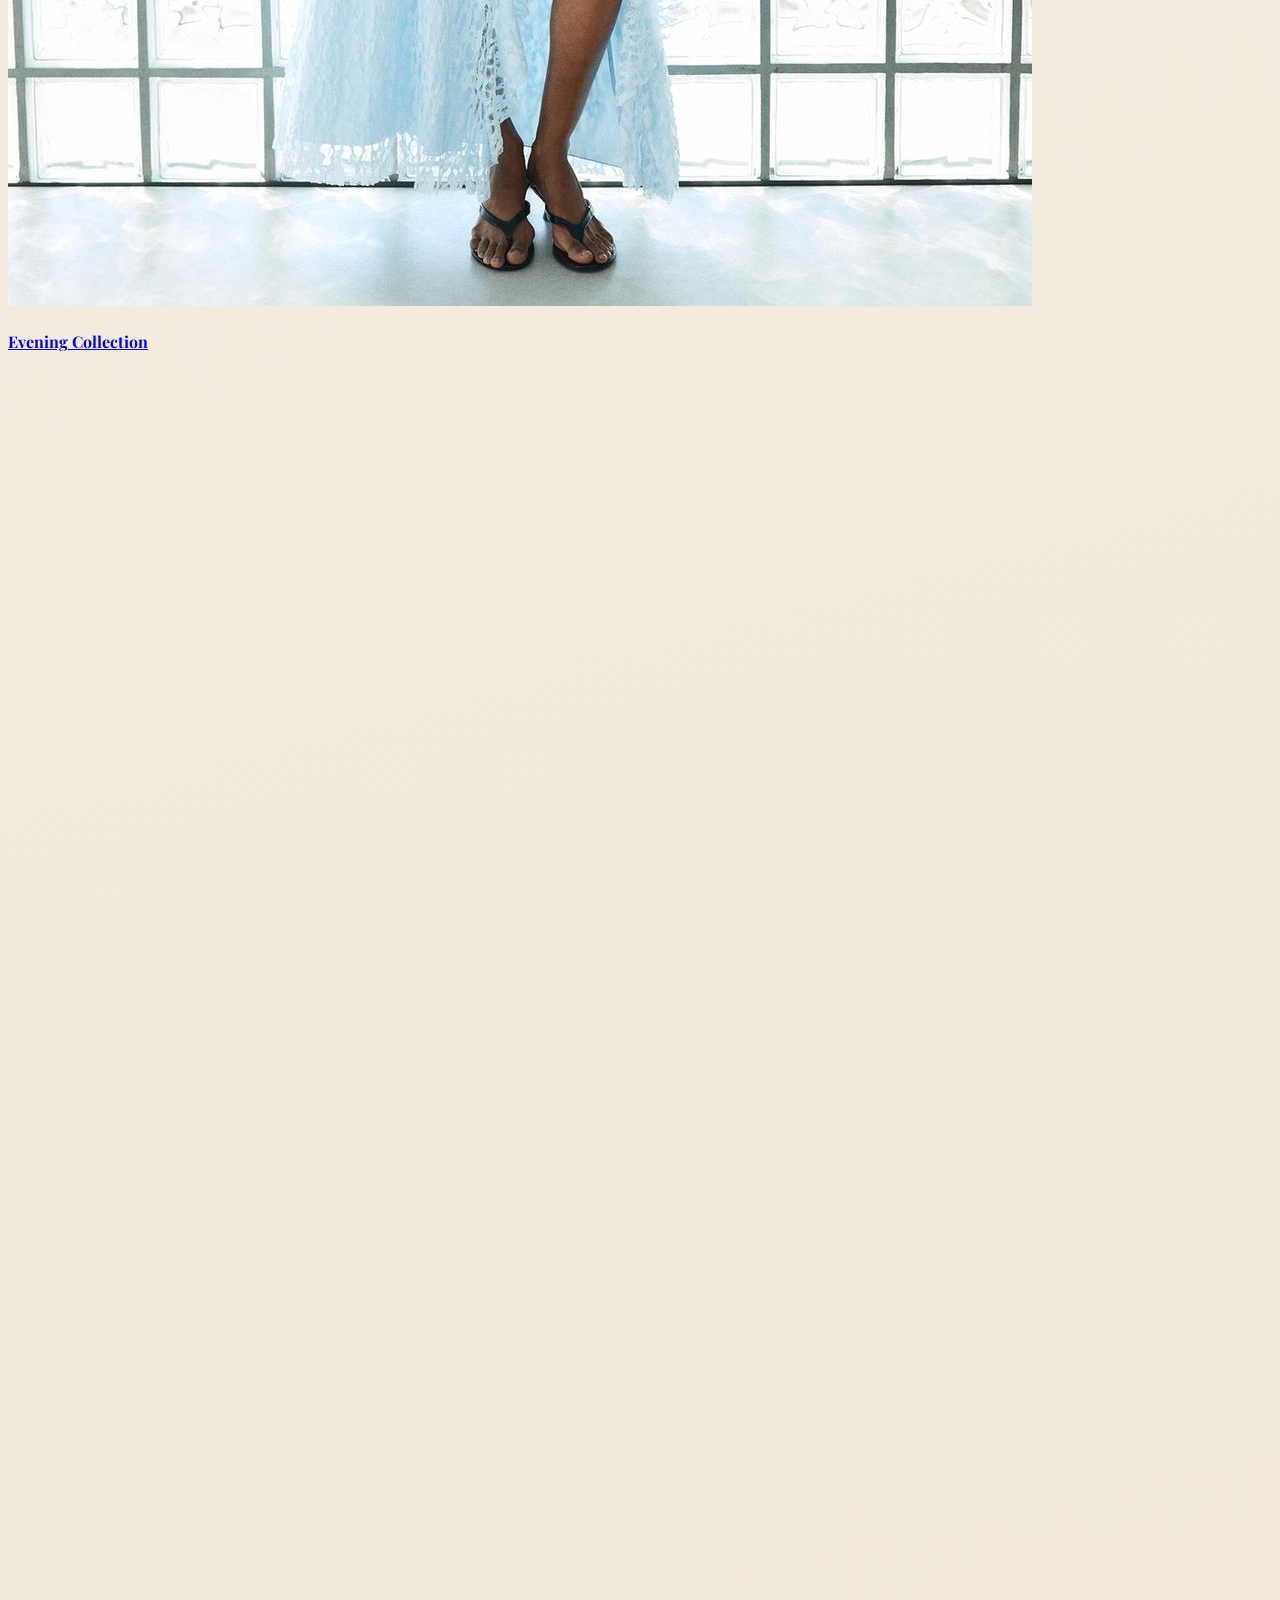
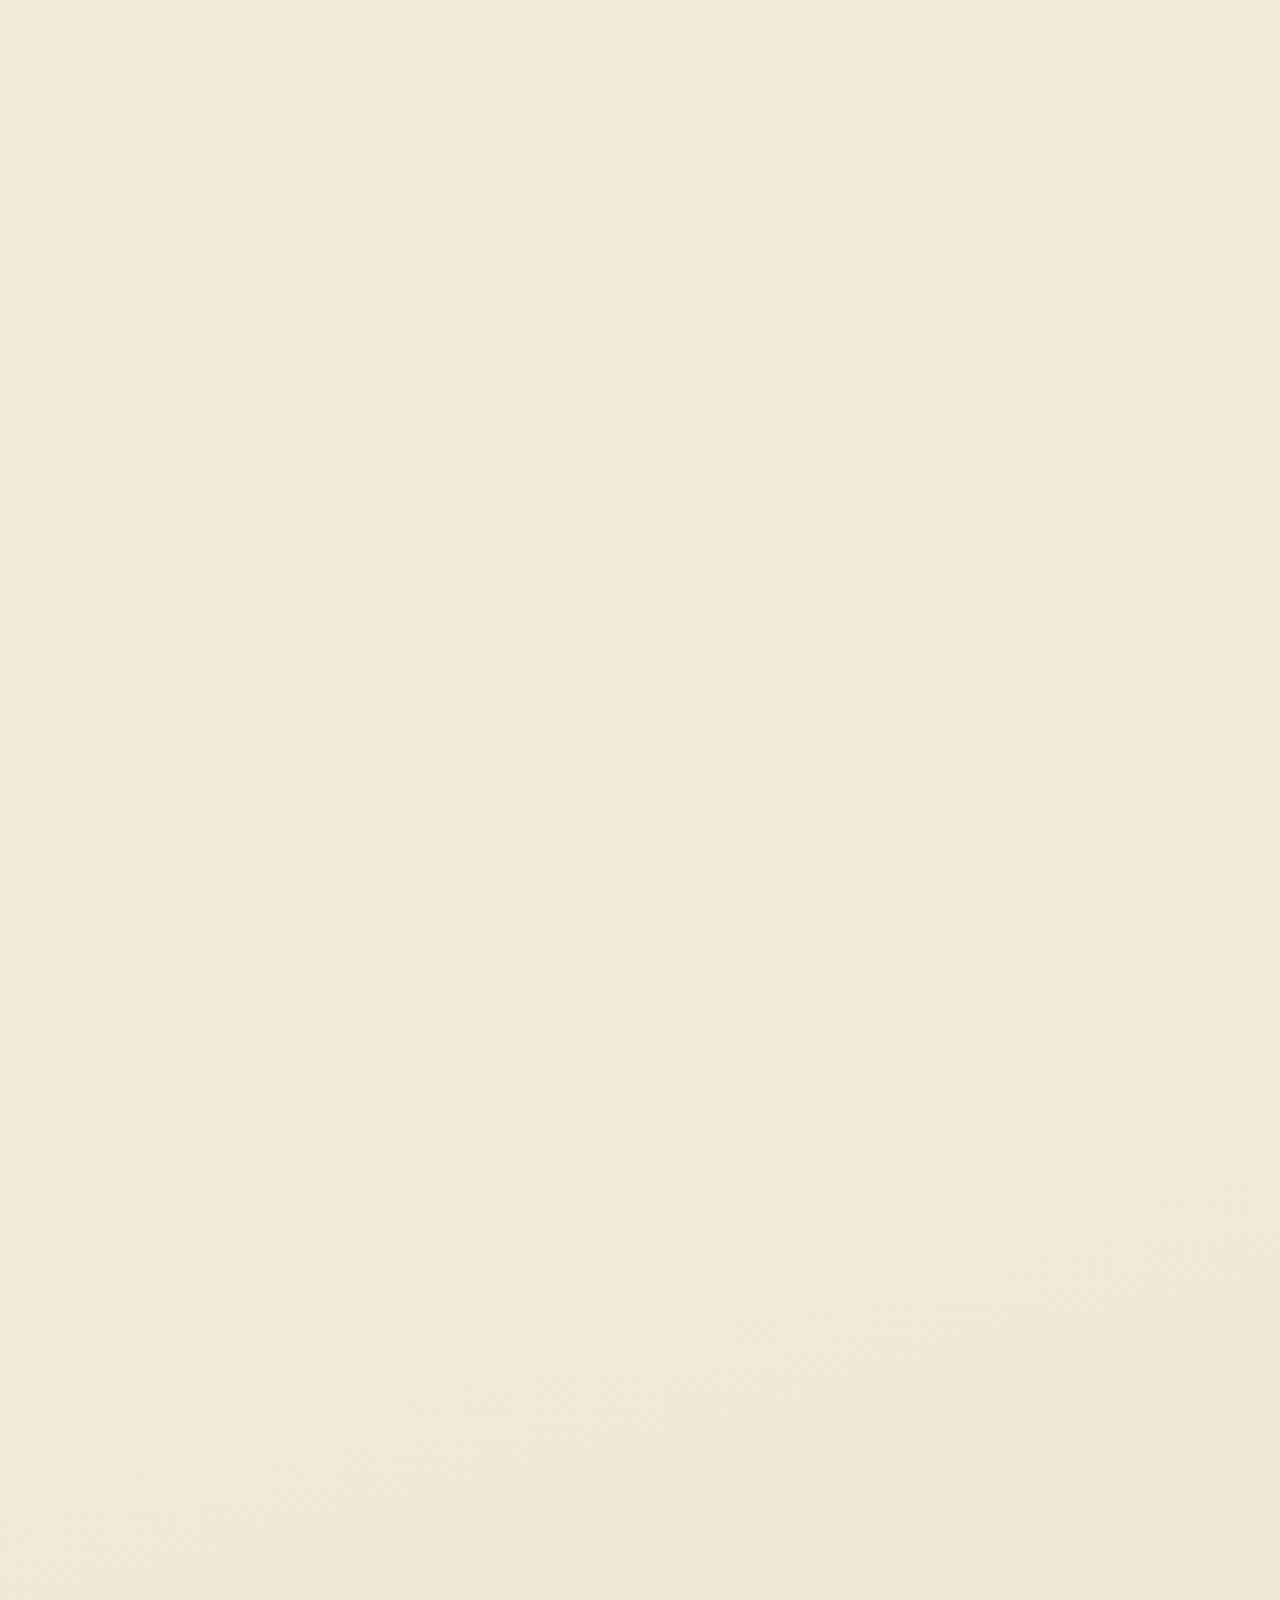
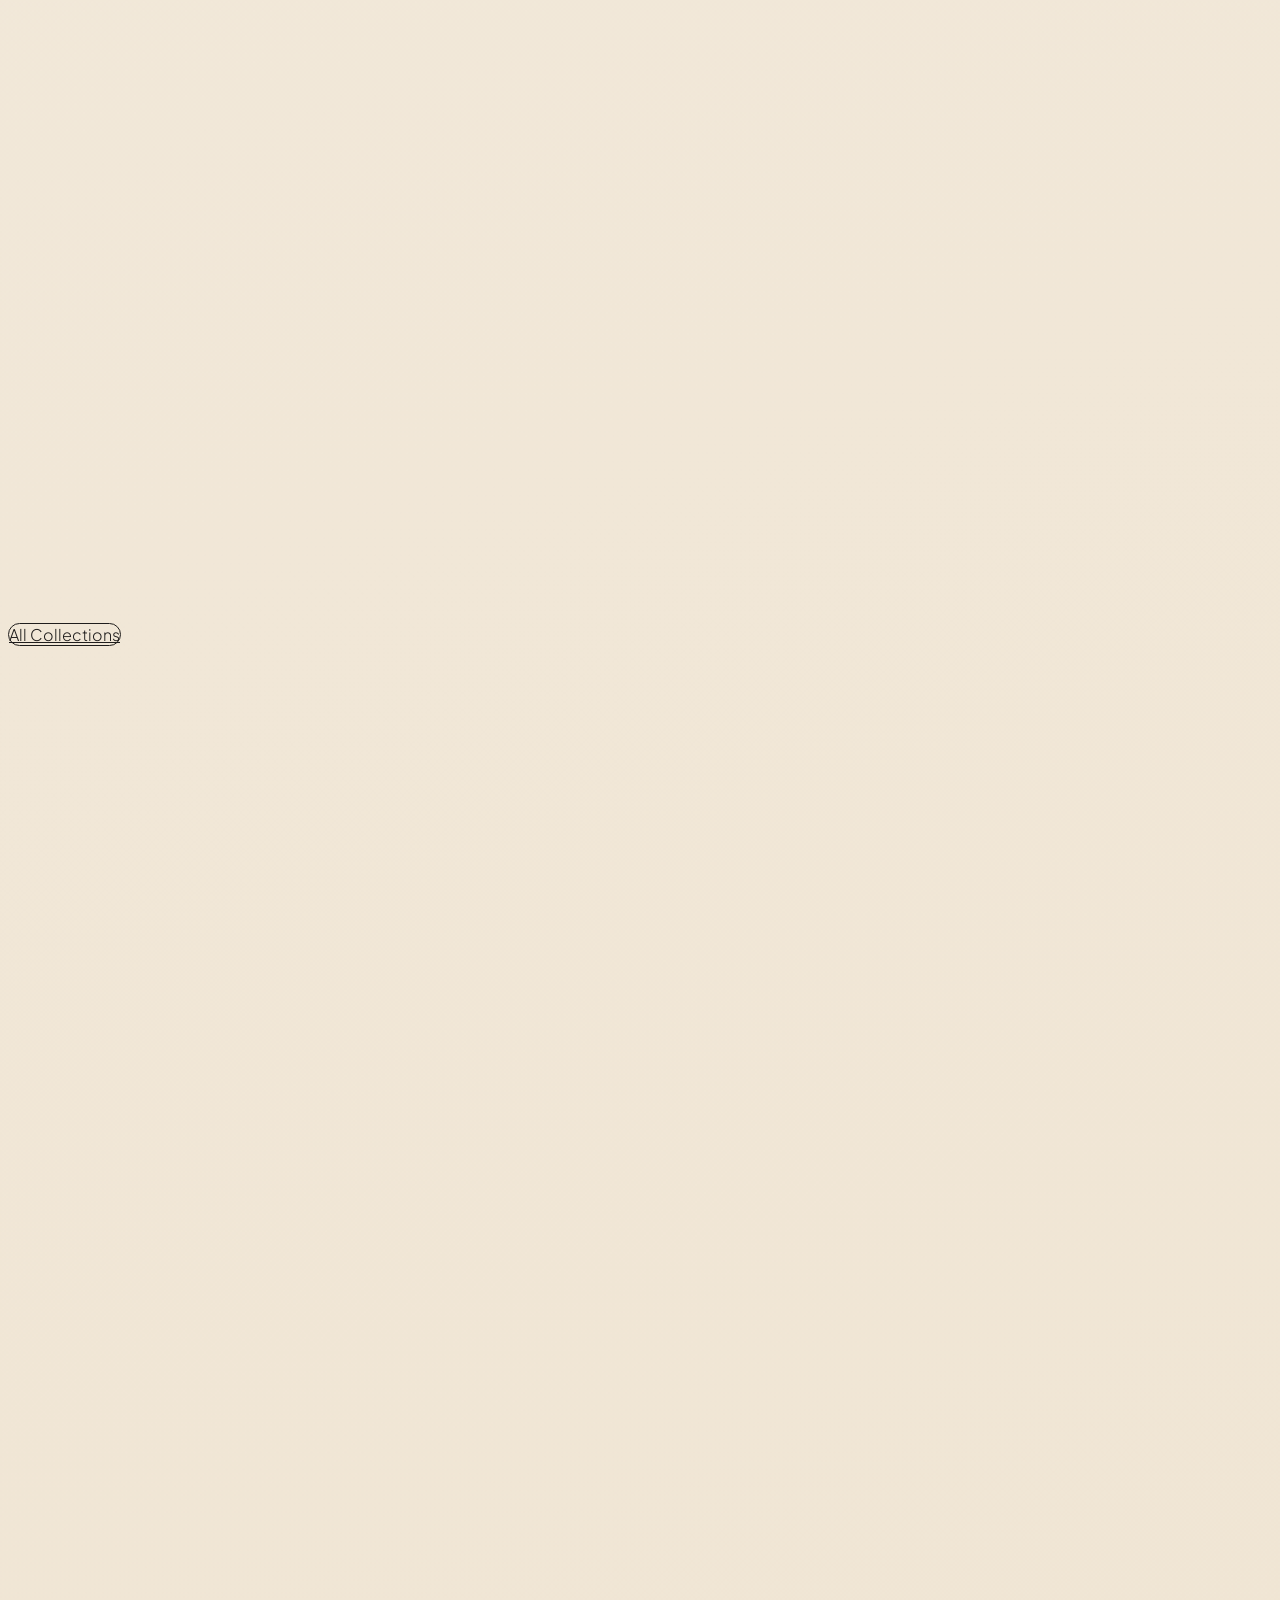
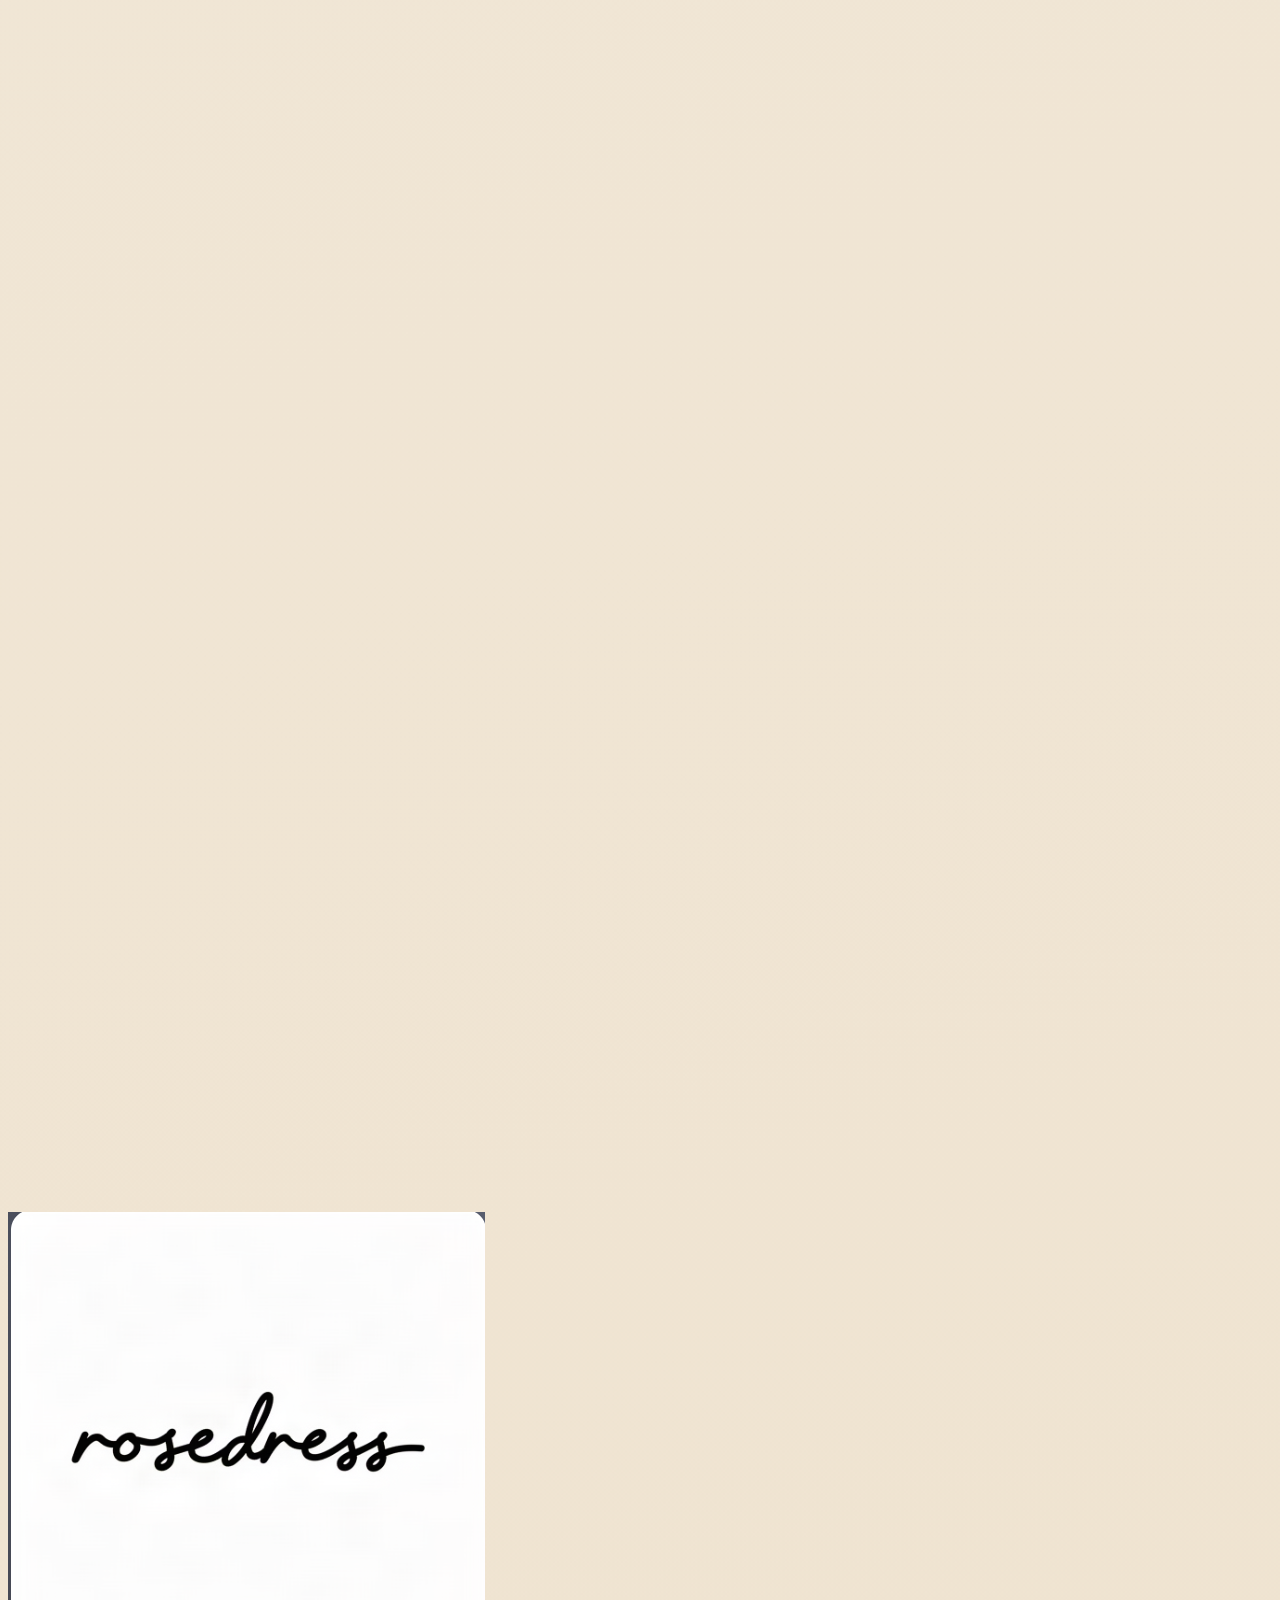
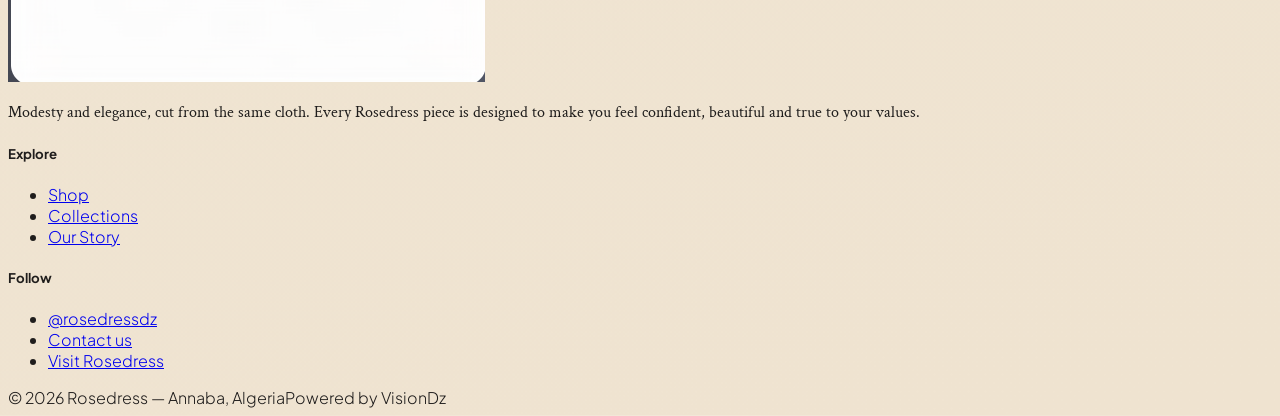
==== commit faf0af65: "Animated split hero with big ROSEDRESS wordmark and livelier theme" ====
--- a/index.html
+++ b/index.html
@@ -11,19 +11,50 @@
 <link href="https://fonts.googleapis.com/css2?family=Playfair+Display:wght@200;300;400;500;600&family=Crimson+Text:ital,wght@0,400;1,400;1,600&family=Plus+Jakarta+Sans:wght@300;400;500;600;700&display=swap" rel="stylesheet">
 <link rel="stylesheet" href="css/global.css">
 <style>
-  /* hero is intentionally bare — buttons only */
+  .hero-split{ position:absolute; inset:0; }
+  .hero-pane{ position:absolute; top:0; bottom:0; overflow:hidden; }
+  .hero-pane.left{ left:0; width:58%; clip-path:polygon(0 0, 100% 0, 93% 100%, 0 100%); }
+  .hero-pane.right{ right:0; width:58%; clip-path:polygon(7% 0, 100% 0, 100% 100%, 0 100%); }
+  .hero-img{ width:100%; height:100%; object-fit:cover; transform:scale(1.06);
+    animation:kenburns 22s ease-in-out infinite alternate; }
+  .hero-pane.right .hero-img{ animation-delay:-11s; }
+  @keyframes kenburns{
+    0%{ transform:scale(1.06) translate(0,0); }
+    100%{ transform:scale(1.2) translate(-1.2%, -0.8%); } }
+  .hero-shade{ position:absolute; inset:0; }
+  .hero-shade.left{ background:linear-gradient(90deg, rgba(20,16,12,.42) 0%, transparent 55%); }
+  .hero-shade.right{ background:linear-gradient(270deg, rgba(20,16,12,.42) 0%, transparent 55%); }
+  .hero-fade{ position:absolute; left:0; right:0; bottom:0; height:45vh;
+    background:linear-gradient(180deg, transparent, rgba(246,242,236,.55) 70%, var(--ivory) 100%); }
+  .hero-wordmark{ font-family:'Playfair Display',serif; font-weight:200; text-transform:uppercase;
+    font-size:clamp(2.8rem, 13vw, 10.5rem); letter-spacing:.07em; line-height:1;
+    color:#fff; text-shadow:0 8px 50px rgba(0,0,0,.5), 0 2px 10px rgba(0,0,0,.35); }
 </style>
 </head>
 <body class="relative">
 
 <div id="header-holder"></div>
 
-<header class="min-h-screen flex flex-col justify-center items-center text-center px-4 relative z-10">
-  <div class="flex flex-col sm:flex-row justify-center gap-6">
-    <a href="shop.html" class="px-12 py-5 text-[11px] tracking-[0.3em] uppercase border border-[#1f1d1c] text-[#1f1d1c] transition-colors hover:bg-[#1f1d1c] hover:text-white">Shop the Collection</a>
-    <a href="about.html" class="px-12 py-5 text-[11px] tracking-[0.3em] uppercase border border-[#1f1d1c]/60 text-[#1f1d1c]/90 transition-colors hover:bg-[#1f1d1c] hover:text-white">Our Story</a>
-  </div>
-</header>
+<section class="relative min-h-screen w-full overflow-hidden">
+  <div class="hero-split">
+    <div class="hero-pane left">
+      <img src="images/dress_bandeau.jpg" alt="ROSEDRESS editorial" loading="lazy" class="hero-img">
+      <div class="hero-shade left"></div>
+    </div>
+    <div class="hero-pane right">
+      <img src="images/dress_selene_maxi.jpg" alt="ROSEDRESS editorial" loading="lazy" class="hero-img">
+      <div class="hero-shade right"></div>
+    </div>
+  </div>
+  <div class="hero-fade"></div>
+  <div class="absolute inset-0 flex flex-col items-center justify-center text-center px-4 z-10">
+    <h1 class="hero-wordmark">RO&shy;SE&shy;DRESS</h1>
+    <div class="mt-10 md:mt-14 flex flex-col sm:flex-row justify-center gap-6">
+      <a href="shop.html" class="px-12 py-5 text-[11px] tracking-[0.3em] uppercase border border-white text-white transition-colors hover:bg-white hover:text-[#1f1d1c] bg-black/20 backdrop-blur">Shop the Collection</a>
+      <a href="about.html" class="px-12 py-5 text-[11px] tracking-[0.3em] uppercase border border-white/70 text-white/90 transition-colors hover:bg-white hover:text-[#1f1d1c] bg-black/10 backdrop-blur">Our Story</a>
+    </div>
+  </div>
+</section>
 
 <section id="new-arrivals" class="py-32 md:py-40 px-6 md:px-16 relative z-10">
   <div class="max-w-7xl mx-auto">
--- a/css/global.css
+++ b/css/global.css
@@ -1,14 +1,18 @@
 :root{
   --ivory:#f6f2ec;
   --sage:#b7a184;
-  --champagne:#c9a876;
+  --champagne:#d6a24a;
   --dark:#1f1d1c;
-  --beige:#e7ddd0;
+  --beige:#efe5d3;
   --taupe:#a69a8c;
 }
 html{ scroll-behavior:smooth; }
 body{
-  background:var(--ivory); color:var(--dark);
+  background:
+    radial-gradient(80% 60% at 12% 0%, rgba(214,162,74,.14) 0%, transparent 55%),
+    radial-gradient(70% 55% at 90% 8%, rgba(183,161,132,.18) 0%, transparent 55%),
+    linear-gradient(165deg,#fbf7ef 0%, #f3ece0 50%, #efe3d0 100%);
+  color:var(--dark);
   font-family:'Plus Jakarta Sans',sans-serif; font-weight:300;
 }
 h1,h2,h3,h4,.font-serif{ font-family:'Playfair Display',serif; }
@@ -50,4 +54,4 @@
 .editorial-img img{ transition:transform 1.4s cubic-bezier(.2,.7,.3,1); }
 .editorial-img:hover img{ transform:scale(1.06); }
 
-.eyebrow{ color:#9c8b77; font-weight:600; letter-spacing:.4em; text-transform:uppercase; font-size:12px; }
+.eyebrow{ color:#b8860b; font-weight:600; letter-spacing:.4em; text-transform:uppercase; font-size:12px; }
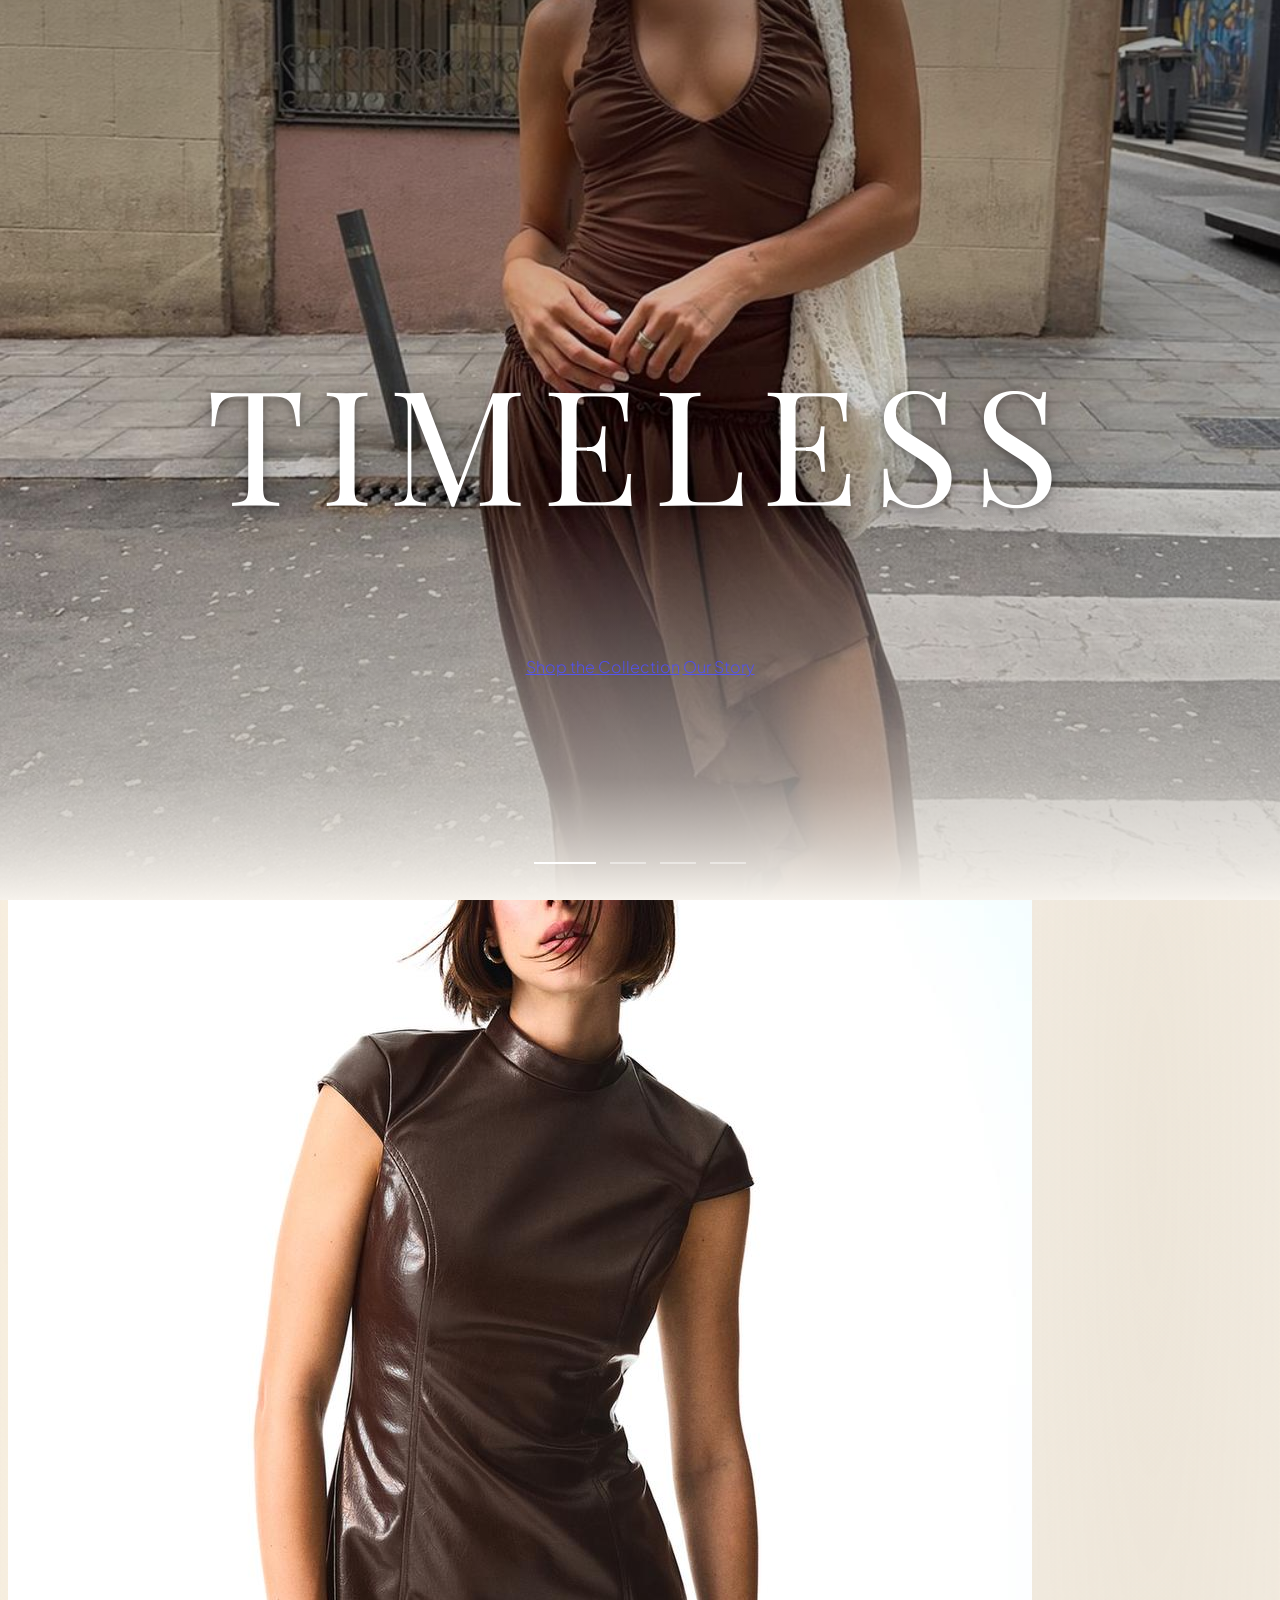
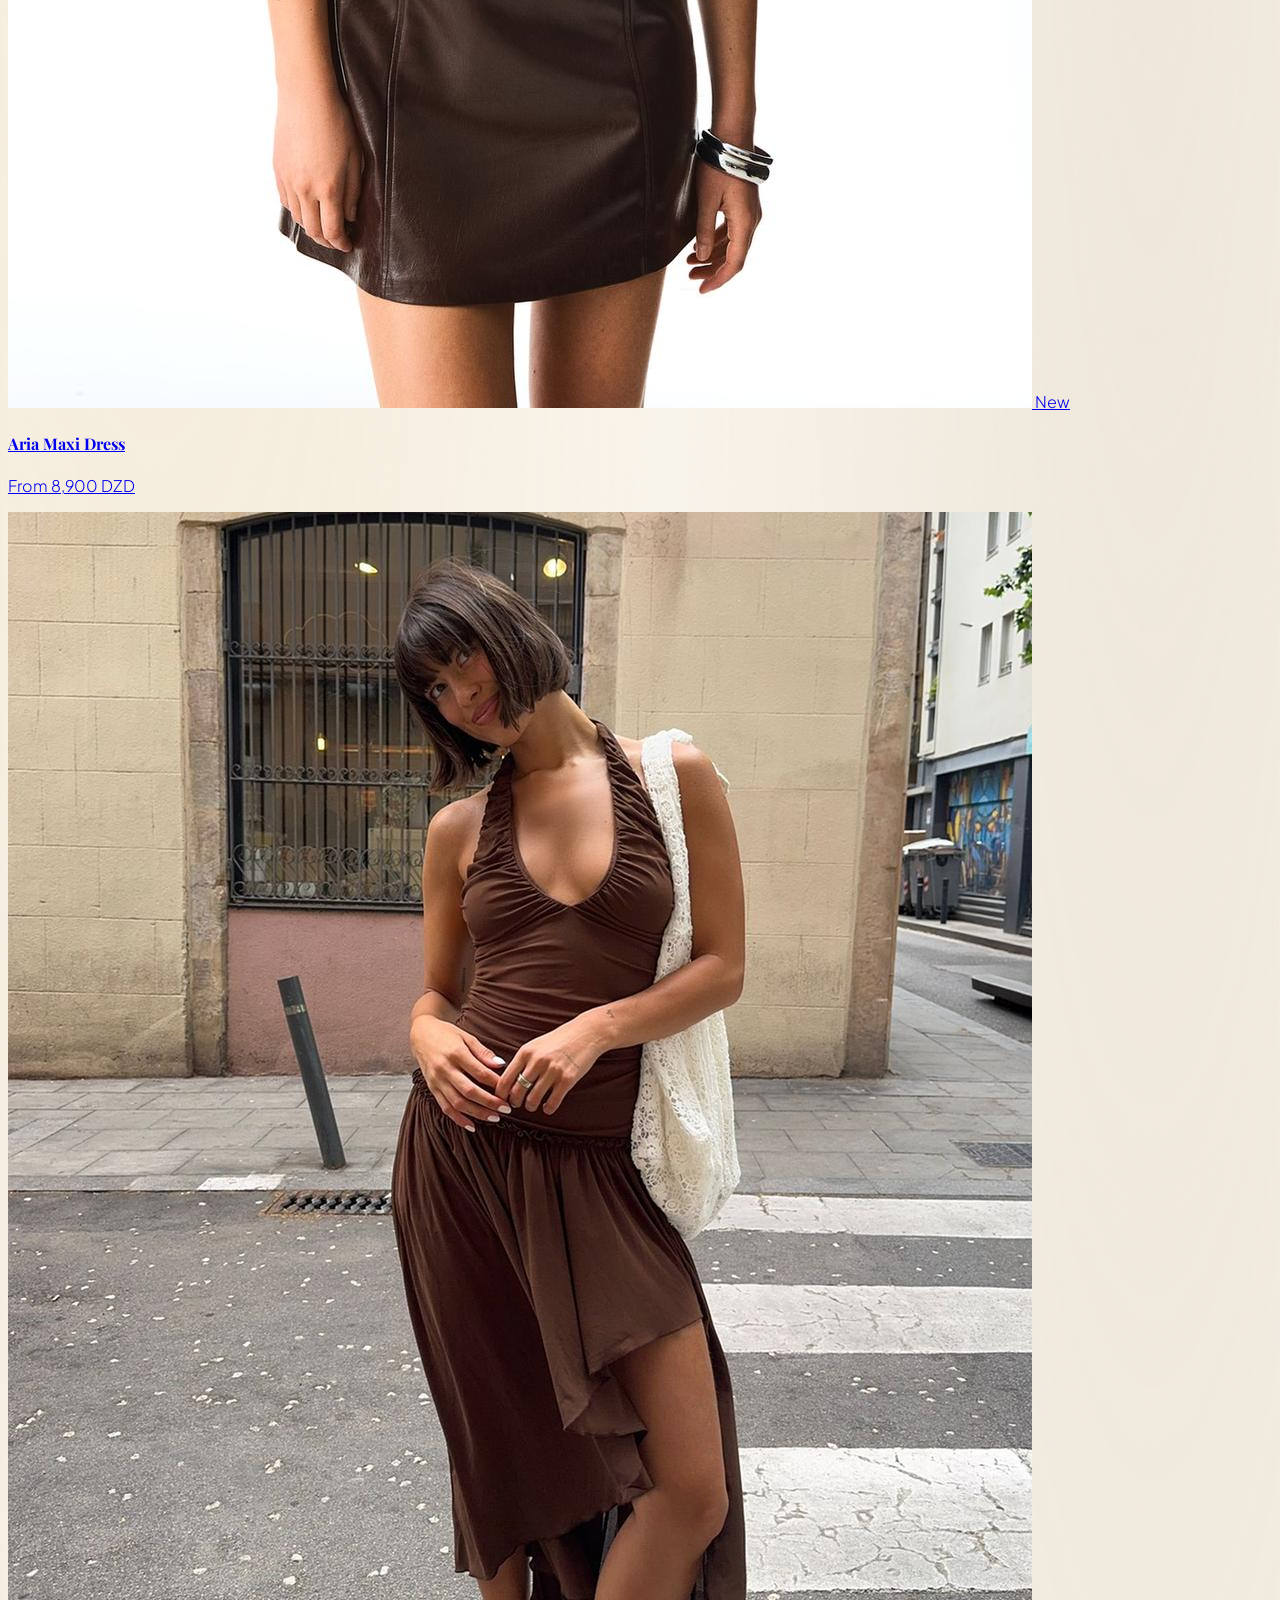
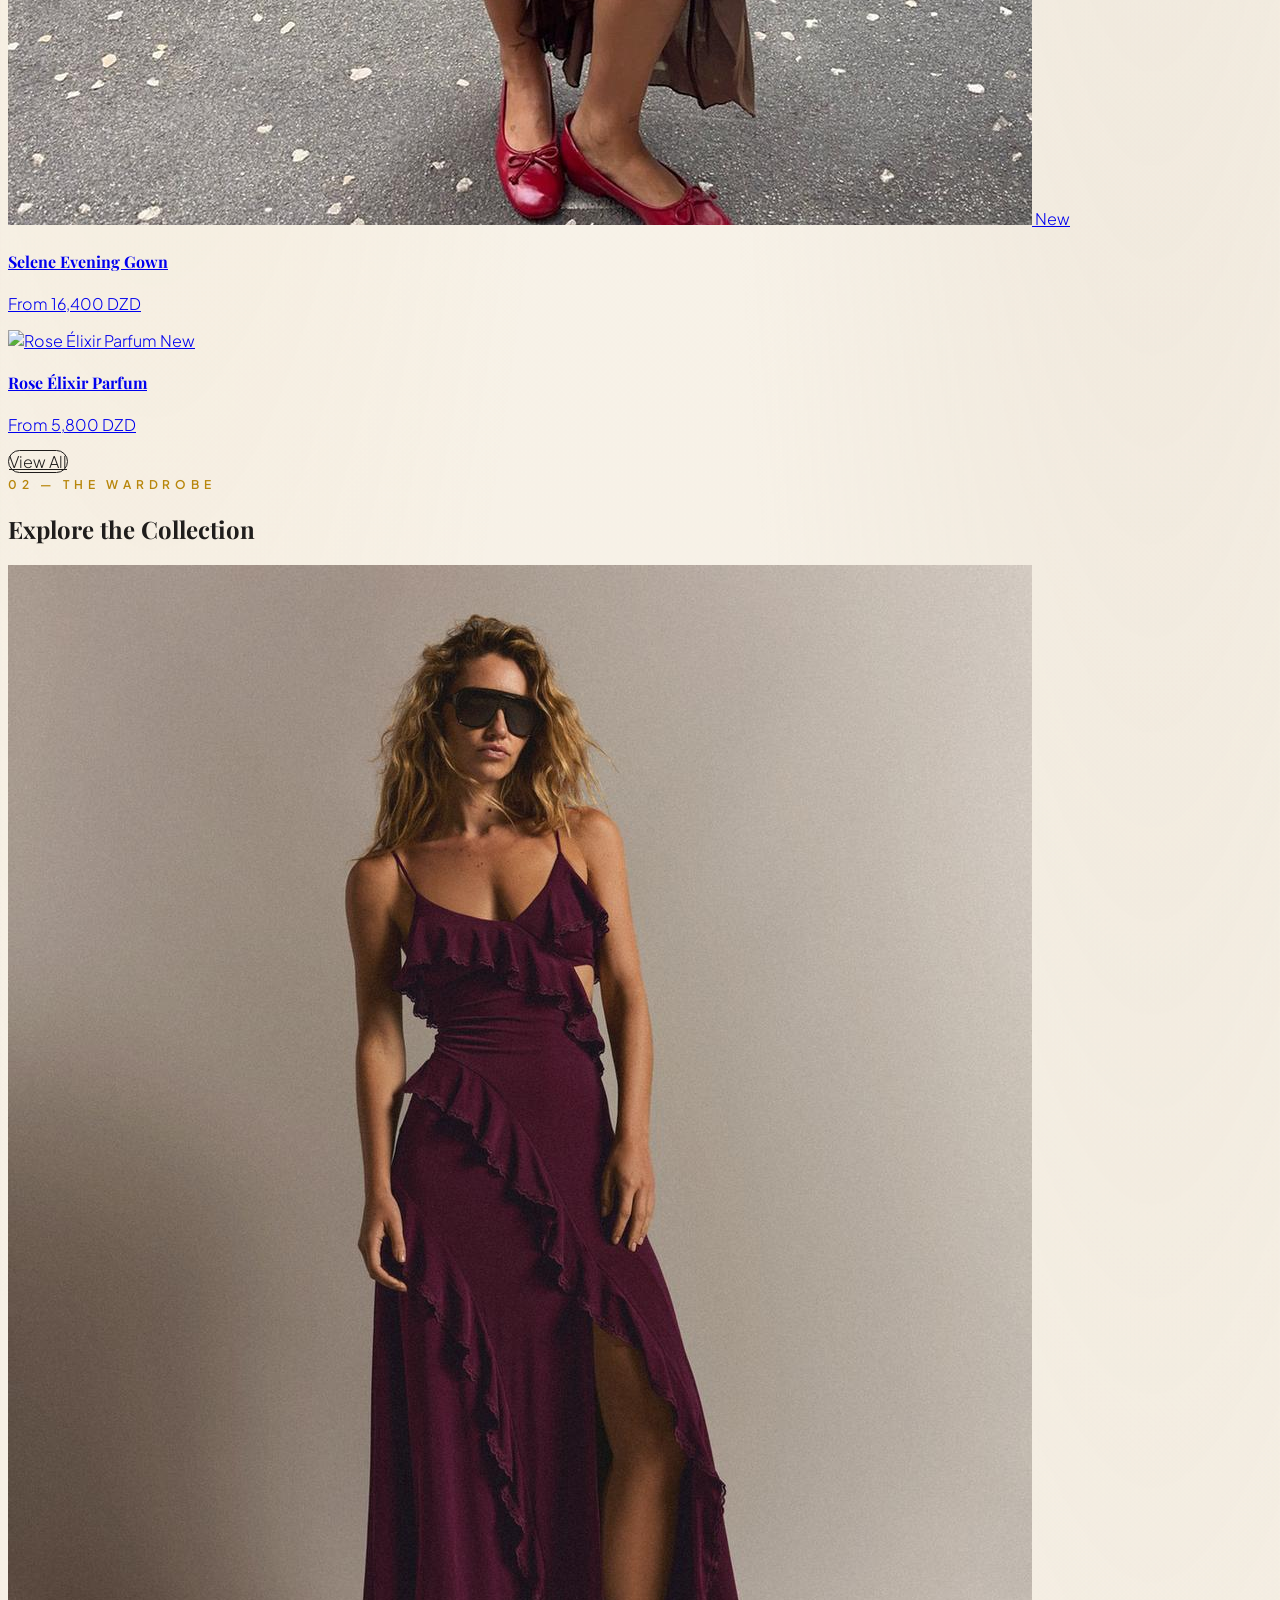
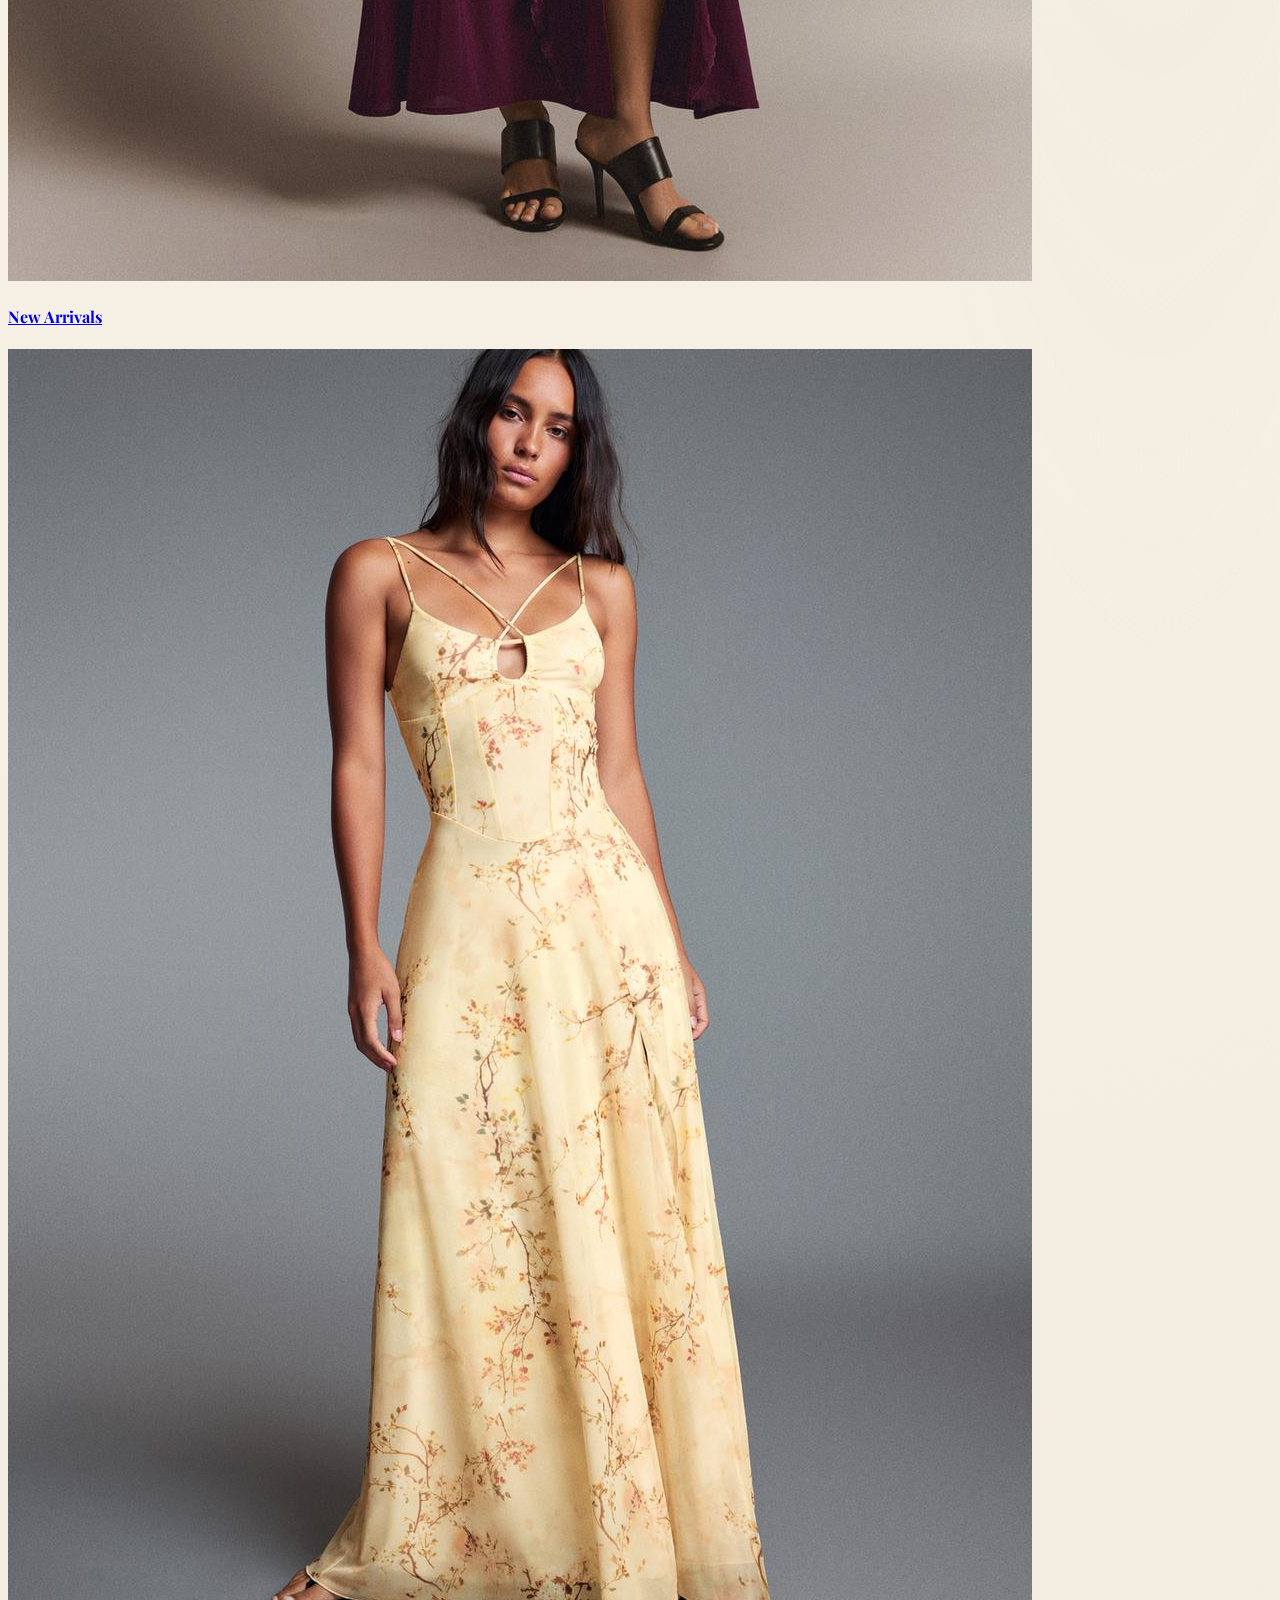
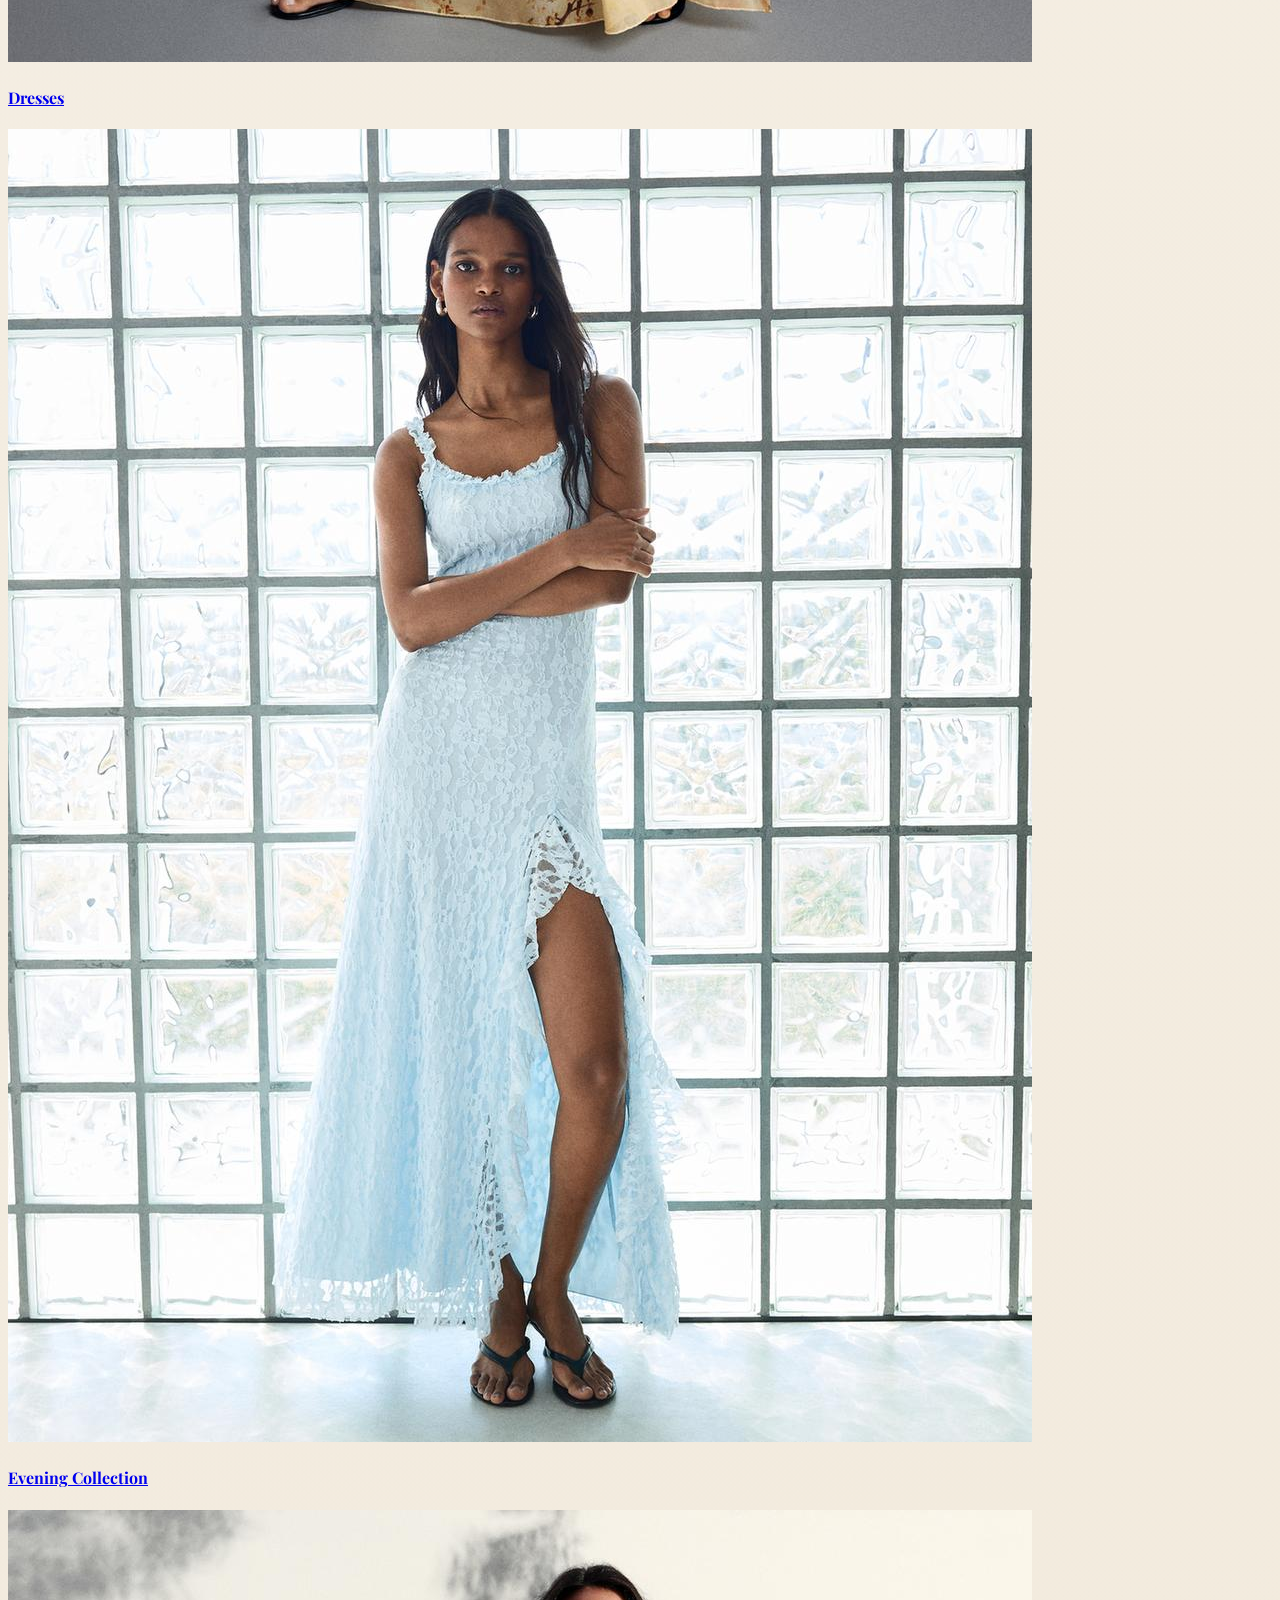
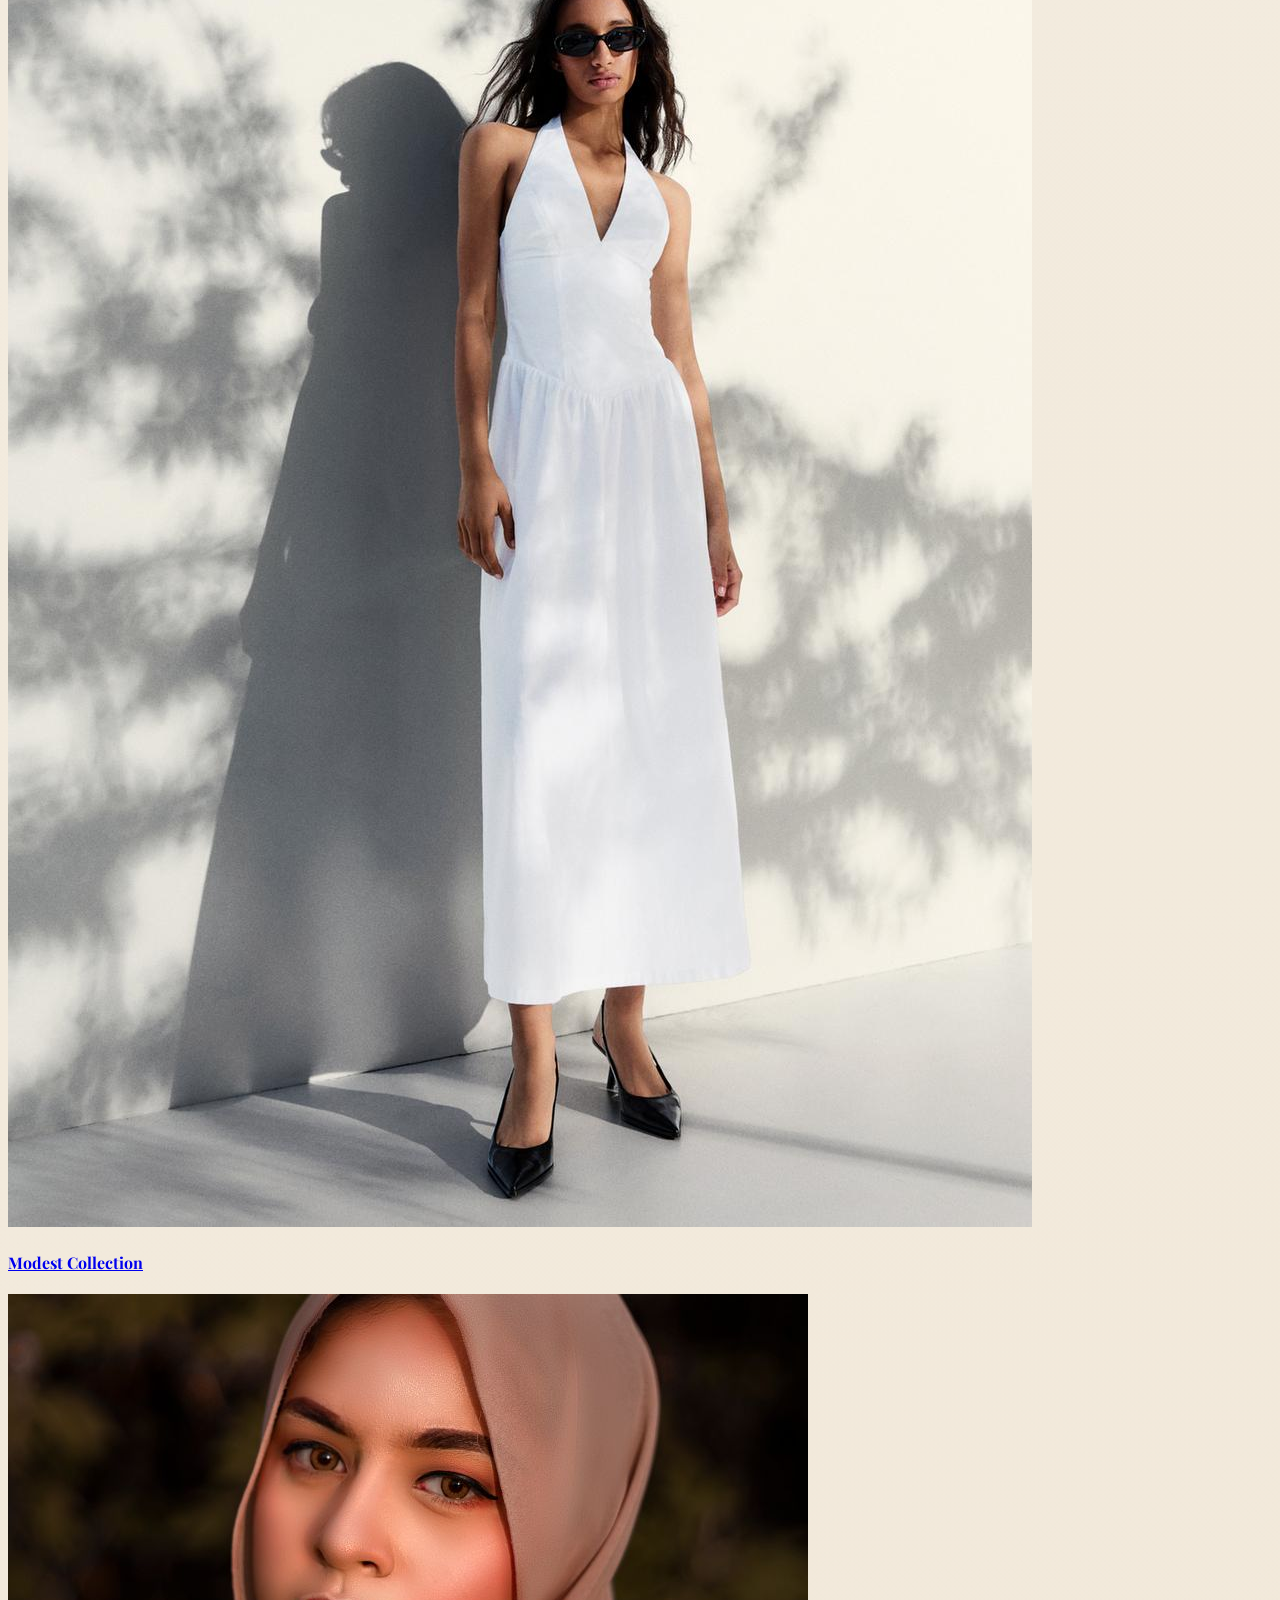
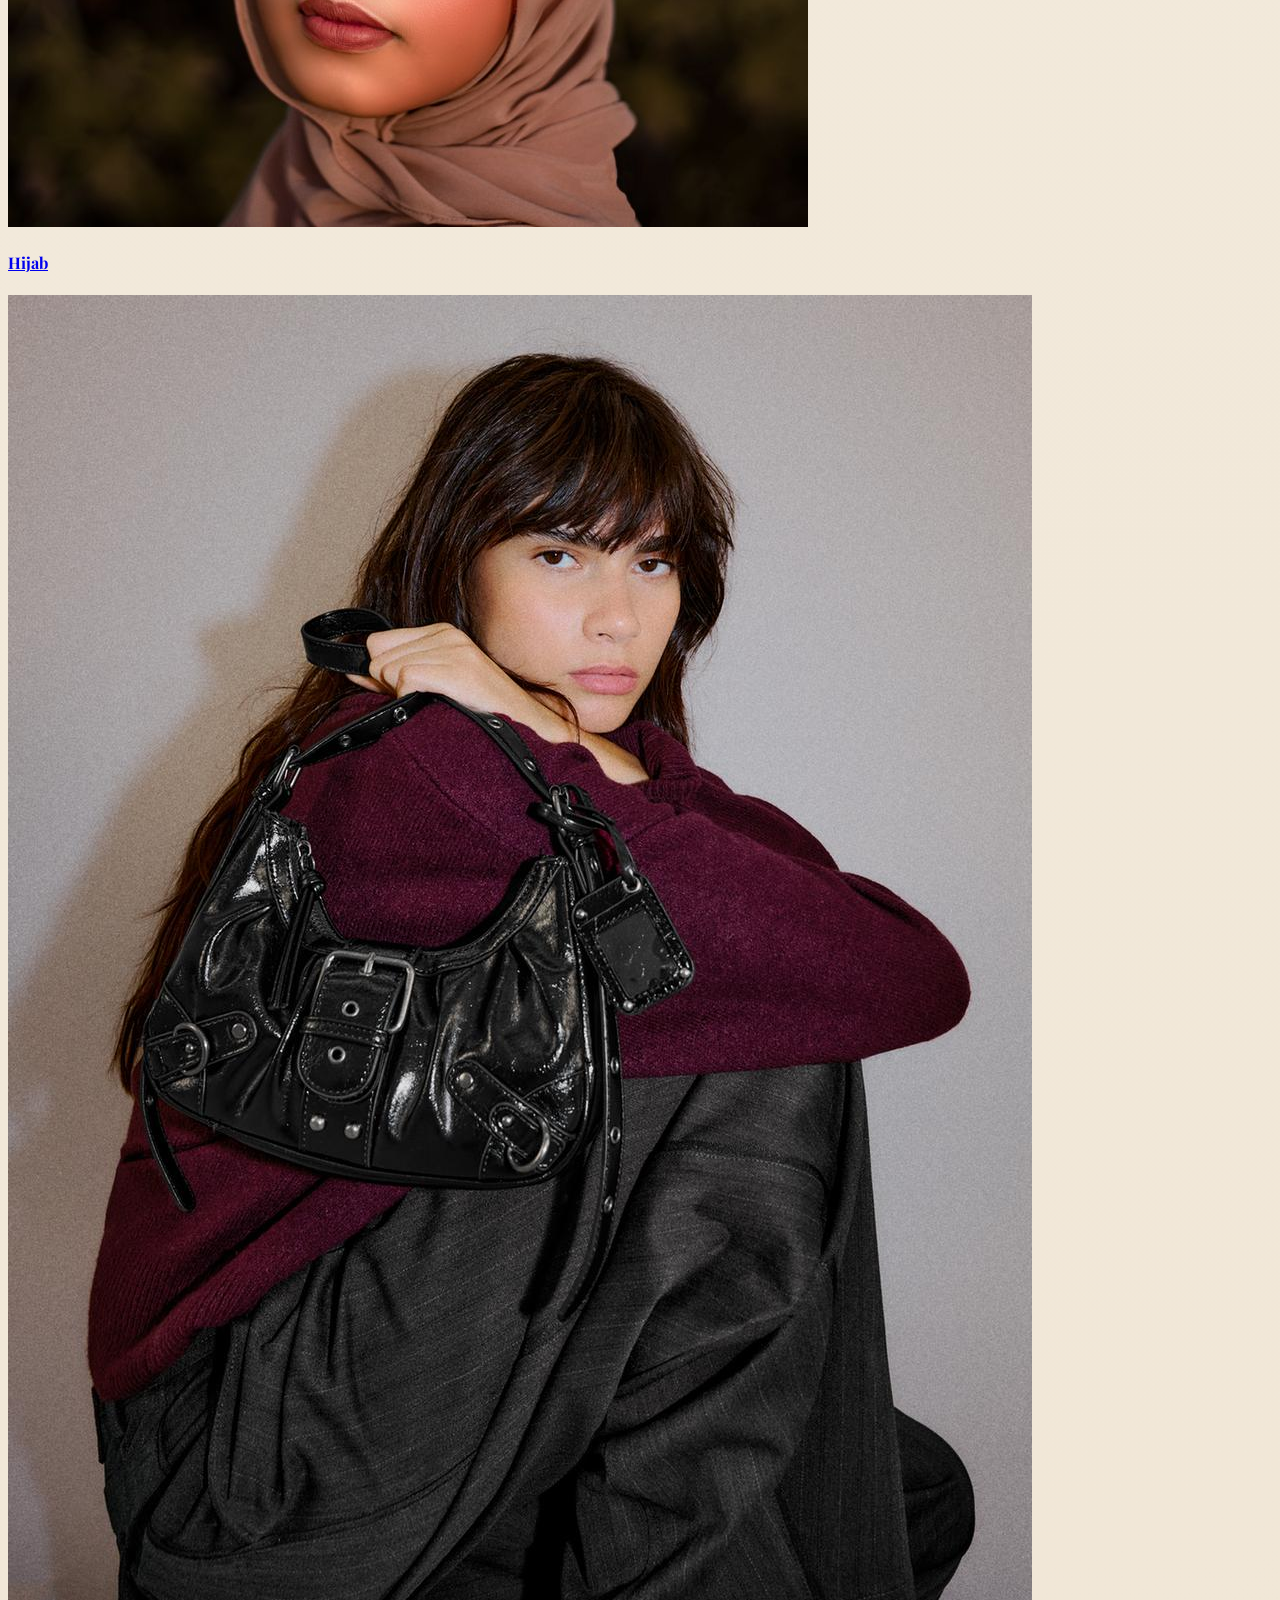
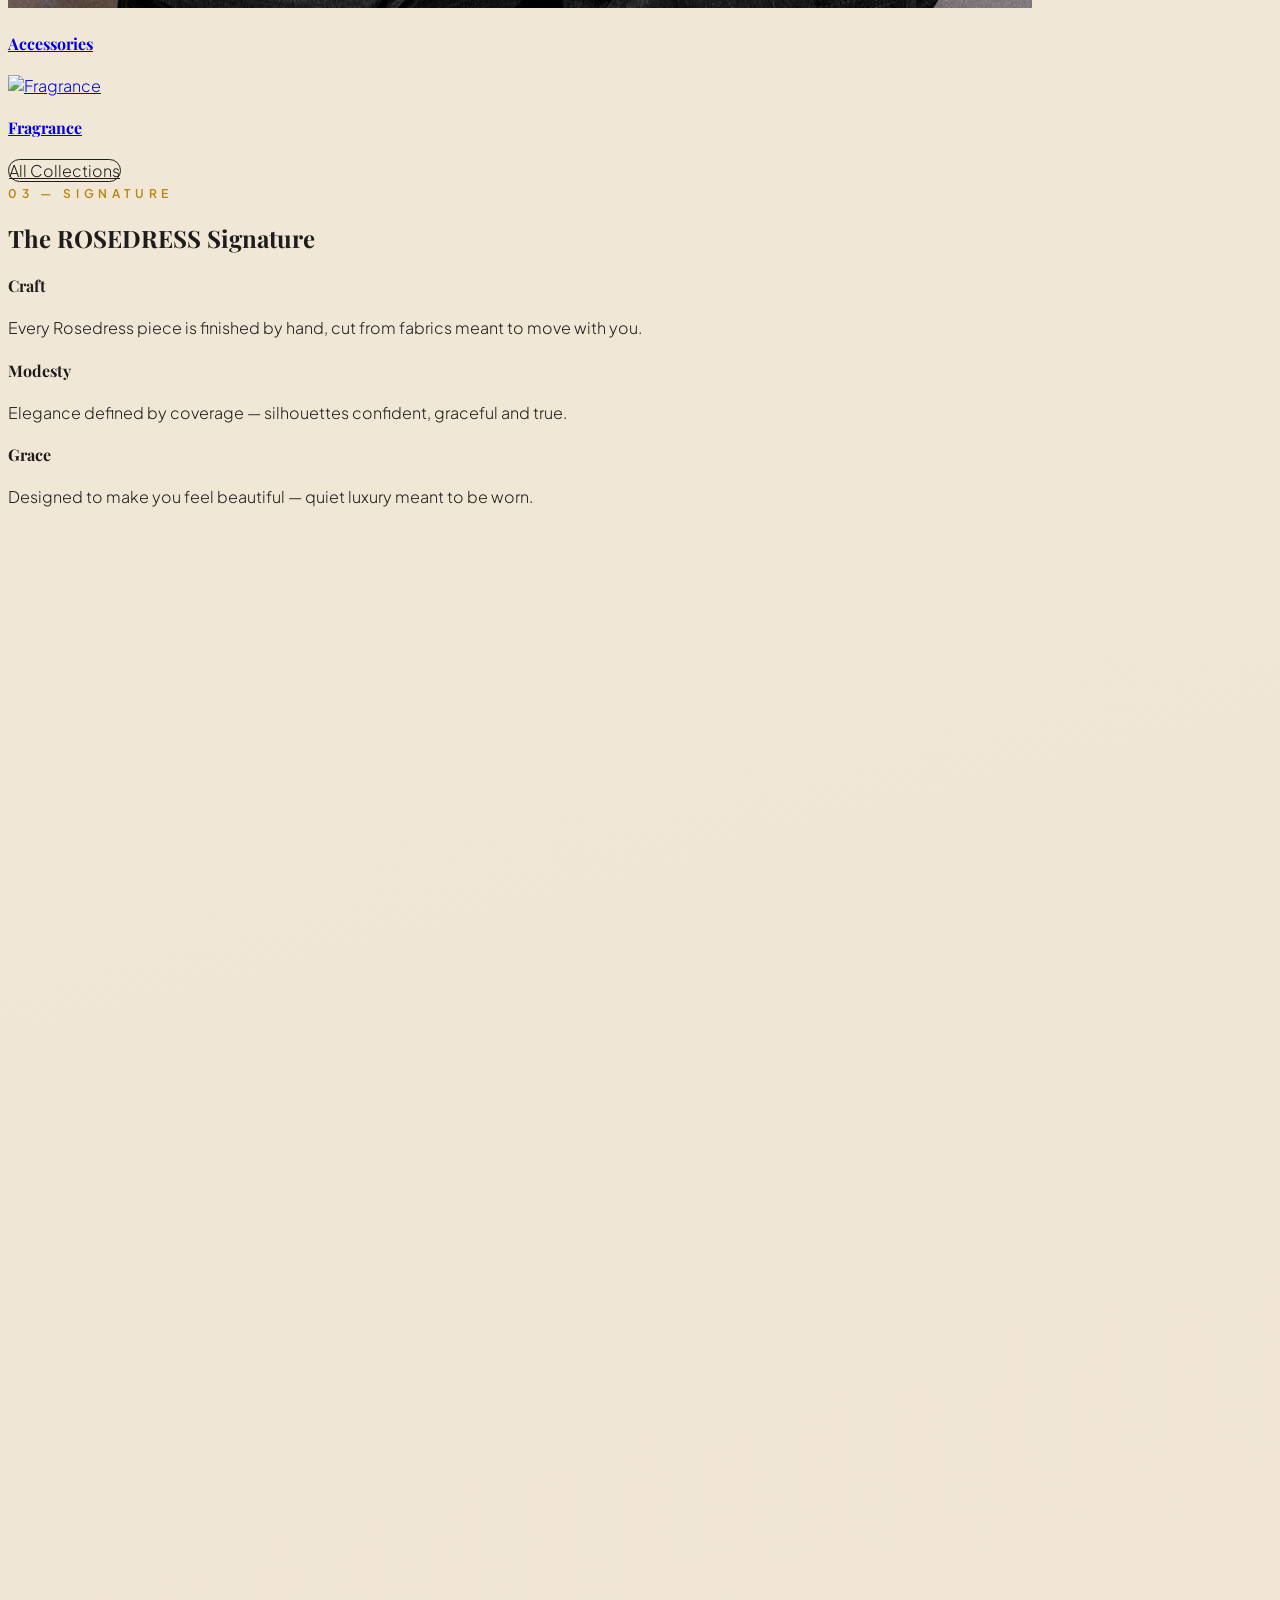
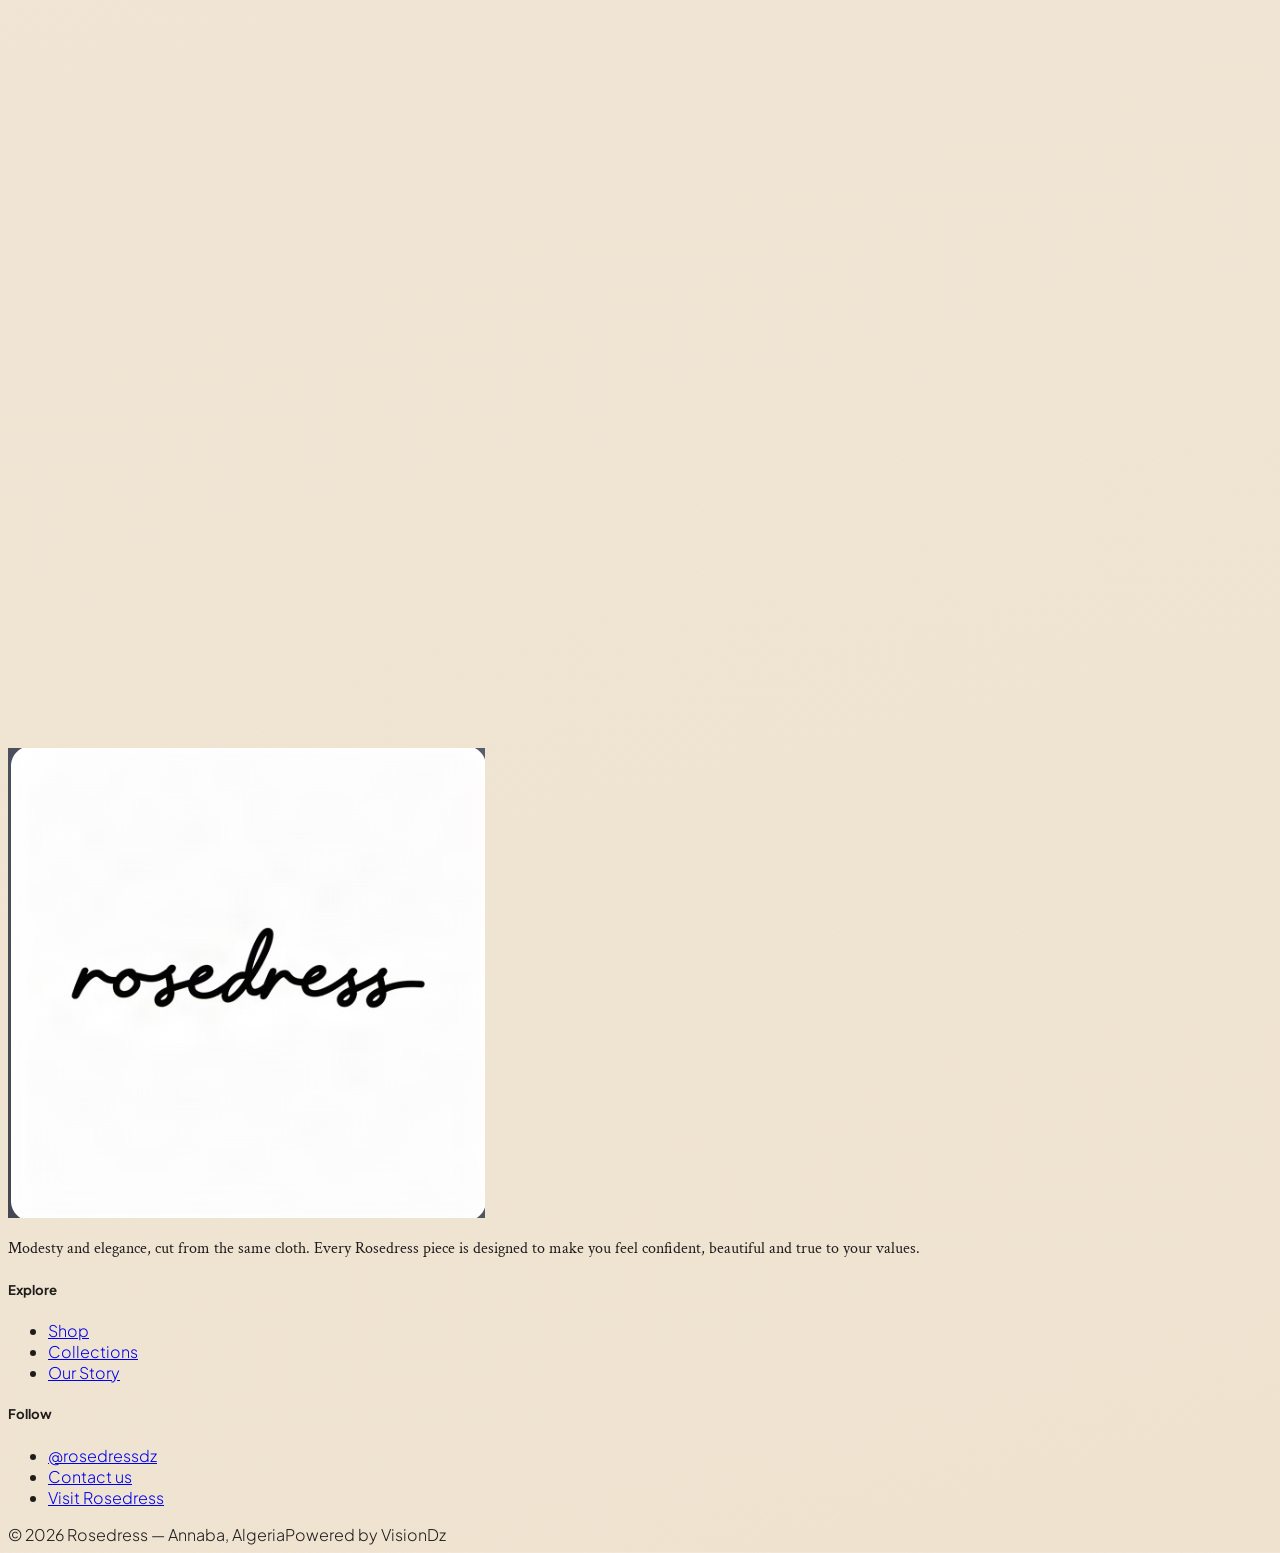
==== commit 220872dc: "Auto-rotating full-screen hero slider with four title words" ====
--- a/index.html
+++ b/index.html
@@ -11,24 +11,27 @@
 <link href="https://fonts.googleapis.com/css2?family=Playfair+Display:wght@200;300;400;500;600&family=Crimson+Text:ital,wght@0,400;1,400;1,600&family=Plus+Jakarta+Sans:wght@300;400;500;600;700&display=swap" rel="stylesheet">
 <link rel="stylesheet" href="css/global.css">
 <style>
-  .hero-split{ position:absolute; inset:0; }
-  .hero-pane{ position:absolute; top:0; bottom:0; overflow:hidden; }
-  .hero-pane.left{ left:0; width:58%; clip-path:polygon(0 0, 100% 0, 93% 100%, 0 100%); }
-  .hero-pane.right{ right:0; width:58%; clip-path:polygon(7% 0, 100% 0, 100% 100%, 0 100%); }
-  .hero-img{ width:100%; height:100%; object-fit:cover; transform:scale(1.06);
-    animation:kenburns 22s ease-in-out infinite alternate; }
-  .hero-pane.right .hero-img{ animation-delay:-11s; }
-  @keyframes kenburns{
-    0%{ transform:scale(1.06) translate(0,0); }
-    100%{ transform:scale(1.2) translate(-1.2%, -0.8%); } }
-  .hero-shade{ position:absolute; inset:0; }
-  .hero-shade.left{ background:linear-gradient(90deg, rgba(20,16,12,.42) 0%, transparent 55%); }
-  .hero-shade.right{ background:linear-gradient(270deg, rgba(20,16,12,.42) 0%, transparent 55%); }
-  .hero-fade{ position:absolute; left:0; right:0; bottom:0; height:45vh;
+  .hero-slider{ position:absolute; inset:0; }
+  .hero-slide{ position:absolute; inset:0; opacity:0; visibility:hidden;
+    transition:opacity 1.4s ease, visibility 0s linear 1.4s; }
+  .hero-slide.active{ opacity:1; visibility:visible; z-index:1; transition:opacity 1.4s ease; }
+  .hero-slide img{ width:100%; height:100%; object-fit:cover; }
+  .hero-slide .hero-shade{ position:absolute; inset:0;
+    background:linear-gradient(180deg, rgba(15,12,9,.35) 0%, rgba(15,12,9,.12) 45%, rgba(15,12,9,.45) 100%); }
+  .hero-title{ position:absolute; inset:0; display:flex; flex-direction:column;
+    align-items:center; justify-content:center; text-align:center;
+    opacity:0; transform:translateY(28px);
+    transition:opacity 1.1s ease .25s, transform 1.1s cubic-bezier(.2,.7,.3,1) .25s; }
+  .hero-slide.active .hero-title{ opacity:1; transform:none; }
+  .hero-word{ font-family:'Playfair Display',serif; font-weight:200; text-transform:uppercase;
+    font-size:clamp(2.8rem, 13vw, 10rem); letter-spacing:.09em; line-height:1.05; color:#fff;
+    text-shadow:0 10px 55px rgba(0,0,0,.55), 0 2px 10px rgba(0,0,0,.4); }
+  .hero-fade{ position:absolute; left:0; right:0; bottom:0; height:45vh; z-index:2;
     background:linear-gradient(180deg, transparent, rgba(246,242,236,.55) 70%, var(--ivory) 100%); }
-  .hero-wordmark{ font-family:'Playfair Display',serif; font-weight:200; text-transform:uppercase;
-    font-size:clamp(2.8rem, 13vw, 10.5rem); letter-spacing:.07em; line-height:1;
-    color:#fff; text-shadow:0 8px 50px rgba(0,0,0,.5), 0 2px 10px rgba(0,0,0,.35); }
+  .hero-dots{ position:absolute; bottom:36px; left:0; right:0; z-index:3;
+    display:flex; justify-content:center; gap:14px; }
+  .hero-dots span{ width:36px; height:2px; background:rgba(255,255,255,.45); cursor:pointer; transition:all .5s ease; }
+  .hero-dots span.on{ background:#fff; width:62px; }
 </style>
 </head>
 <body class="relative">
@@ -36,23 +39,55 @@
 <div id="header-holder"></div>
 
 <section class="relative min-h-screen w-full overflow-hidden">
-  <div class="hero-split">
-    <div class="hero-pane left">
-      <img src="images/dress_bandeau.jpg" alt="ROSEDRESS editorial" loading="lazy" class="hero-img">
-      <div class="hero-shade left"></div>
-    </div>
-    <div class="hero-pane right">
-      <img src="images/dress_selene_maxi.jpg" alt="ROSEDRESS editorial" loading="lazy" class="hero-img">
-      <div class="hero-shade right"></div>
+  <div class="hero-slider">
+    <div class="hero-slide active">
+      <img src="images/dress_selene_maxi.jpg" alt="TIMELESS" loading="lazy">
+      <div class="hero-shade"></div>
+      <div class="hero-title">
+        <h2 class="hero-word">TIMELESS</h2>
+        <div class="mt-10 md:mt-14 flex flex-col sm:flex-row justify-center gap-6">
+          <a href="shop.html" class="px-12 py-5 text-[11px] tracking-[0.3em] uppercase border border-white text-white transition-colors hover:bg-white hover:text-[#1f1d1c] bg-black/20 backdrop-blur">Shop the Collection</a>
+          <a href="about.html" class="px-12 py-5 text-[11px] tracking-[0.3em] uppercase border border-white/70 text-white/90 transition-colors hover:bg-white hover:text-[#1f1d1c] bg-black/10 backdrop-blur">Our Story</a>
+        </div>
+      </div>
+    </div>
+    <div class="hero-slide">
+      <img src="images/cat_evening.jpg" alt="CRAFT" loading="lazy">
+      <div class="hero-shade"></div>
+      <div class="hero-title">
+        <h2 class="hero-word">CRAFT</h2>
+        <div class="mt-10 md:mt-14 flex flex-col sm:flex-row justify-center gap-6">
+          <a href="shop.html" class="px-12 py-5 text-[11px] tracking-[0.3em] uppercase border border-white text-white transition-colors hover:bg-white hover:text-[#1f1d1c] bg-black/20 backdrop-blur">Shop the Collection</a>
+          <a href="about.html" class="px-12 py-5 text-[11px] tracking-[0.3em] uppercase border border-white/70 text-white/90 transition-colors hover:bg-white hover:text-[#1f1d1c] bg-black/10 backdrop-blur">Our Story</a>
+        </div>
+      </div>
+    </div>
+    <div class="hero-slide">
+      <img src="images/hijab_girl1.jpg" alt="MODERN" loading="lazy">
+      <div class="hero-shade"></div>
+      <div class="hero-title">
+        <h2 class="hero-word">MODERN</h2>
+        <div class="mt-10 md:mt-14 flex flex-col sm:flex-row justify-center gap-6">
+          <a href="shop.html" class="px-12 py-5 text-[11px] tracking-[0.3em] uppercase border border-white text-white transition-colors hover:bg-white hover:text-[#1f1d1c] bg-black/20 backdrop-blur">Shop the Collection</a>
+          <a href="about.html" class="px-12 py-5 text-[11px] tracking-[0.3em] uppercase border border-white/70 text-white/90 transition-colors hover:bg-white hover:text-[#1f1d1c] bg-black/10 backdrop-blur">Our Story</a>
+        </div>
+      </div>
+    </div>
+    <div class="hero-slide">
+      <img src="images/dress_bandeau.jpg" alt="GRACE" loading="lazy">
+      <div class="hero-shade"></div>
+      <div class="hero-title">
+        <h2 class="hero-word">GRACE</h2>
+        <div class="mt-10 md:mt-14 flex flex-col sm:flex-row justify-center gap-6">
+          <a href="shop.html" class="px-12 py-5 text-[11px] tracking-[0.3em] uppercase border border-white text-white transition-colors hover:bg-white hover:text-[#1f1d1c] bg-black/20 backdrop-blur">Shop the Collection</a>
+          <a href="about.html" class="px-12 py-5 text-[11px] tracking-[0.3em] uppercase border border-white/70 text-white/90 transition-colors hover:bg-white hover:text-[#1f1d1c] bg-black/10 backdrop-blur">Our Story</a>
+        </div>
+      </div>
     </div>
   </div>
   <div class="hero-fade"></div>
-  <div class="absolute inset-0 flex flex-col items-center justify-center text-center px-4 z-10">
-    <h1 class="hero-wordmark">RO&shy;SE&shy;DRESS</h1>
-    <div class="mt-10 md:mt-14 flex flex-col sm:flex-row justify-center gap-6">
-      <a href="shop.html" class="px-12 py-5 text-[11px] tracking-[0.3em] uppercase border border-white text-white transition-colors hover:bg-white hover:text-[#1f1d1c] bg-black/20 backdrop-blur">Shop the Collection</a>
-      <a href="about.html" class="px-12 py-5 text-[11px] tracking-[0.3em] uppercase border border-white/70 text-white/90 transition-colors hover:bg-white hover:text-[#1f1d1c] bg-black/10 backdrop-blur">Our Story</a>
-    </div>
+  <div class="hero-dots">
+    <span class="on"></span><span></span><span></span><span></span>
   </div>
 </section>
 
@@ -206,6 +241,31 @@
 
   var reduced = window.matchMedia('(prefers-reduced-motion: reduce)').matches;
   if(reduced){ /* no hero video layers */ }
+
+  var slides = document.querySelectorAll('.hero-slide');
+  var dots = document.querySelectorAll('.hero-dots span');
+  if(slides.length && !reduced){
+    var idx = 0;
+    var timer = setInterval(next, 4500);
+    function next(){
+      slides[idx].classList.remove('active');
+      dots[idx].classList.remove('on');
+      idx = (idx + 1) % slides.length;
+      slides[idx].classList.add('active');
+      dots[idx].classList.add('on');
+    }
+    dots.forEach(function(d,i){
+      d.addEventListener('click', function(){
+        clearInterval(timer);
+        slides[idx].classList.remove('active');
+        dots[idx].classList.remove('on');
+        idx = i;
+        slides[idx].classList.add('active');
+        dots[idx].classList.add('on');
+        timer = setInterval(next, 4500);
+      });
+    });
+  }
 })();
 </script>
 </body>
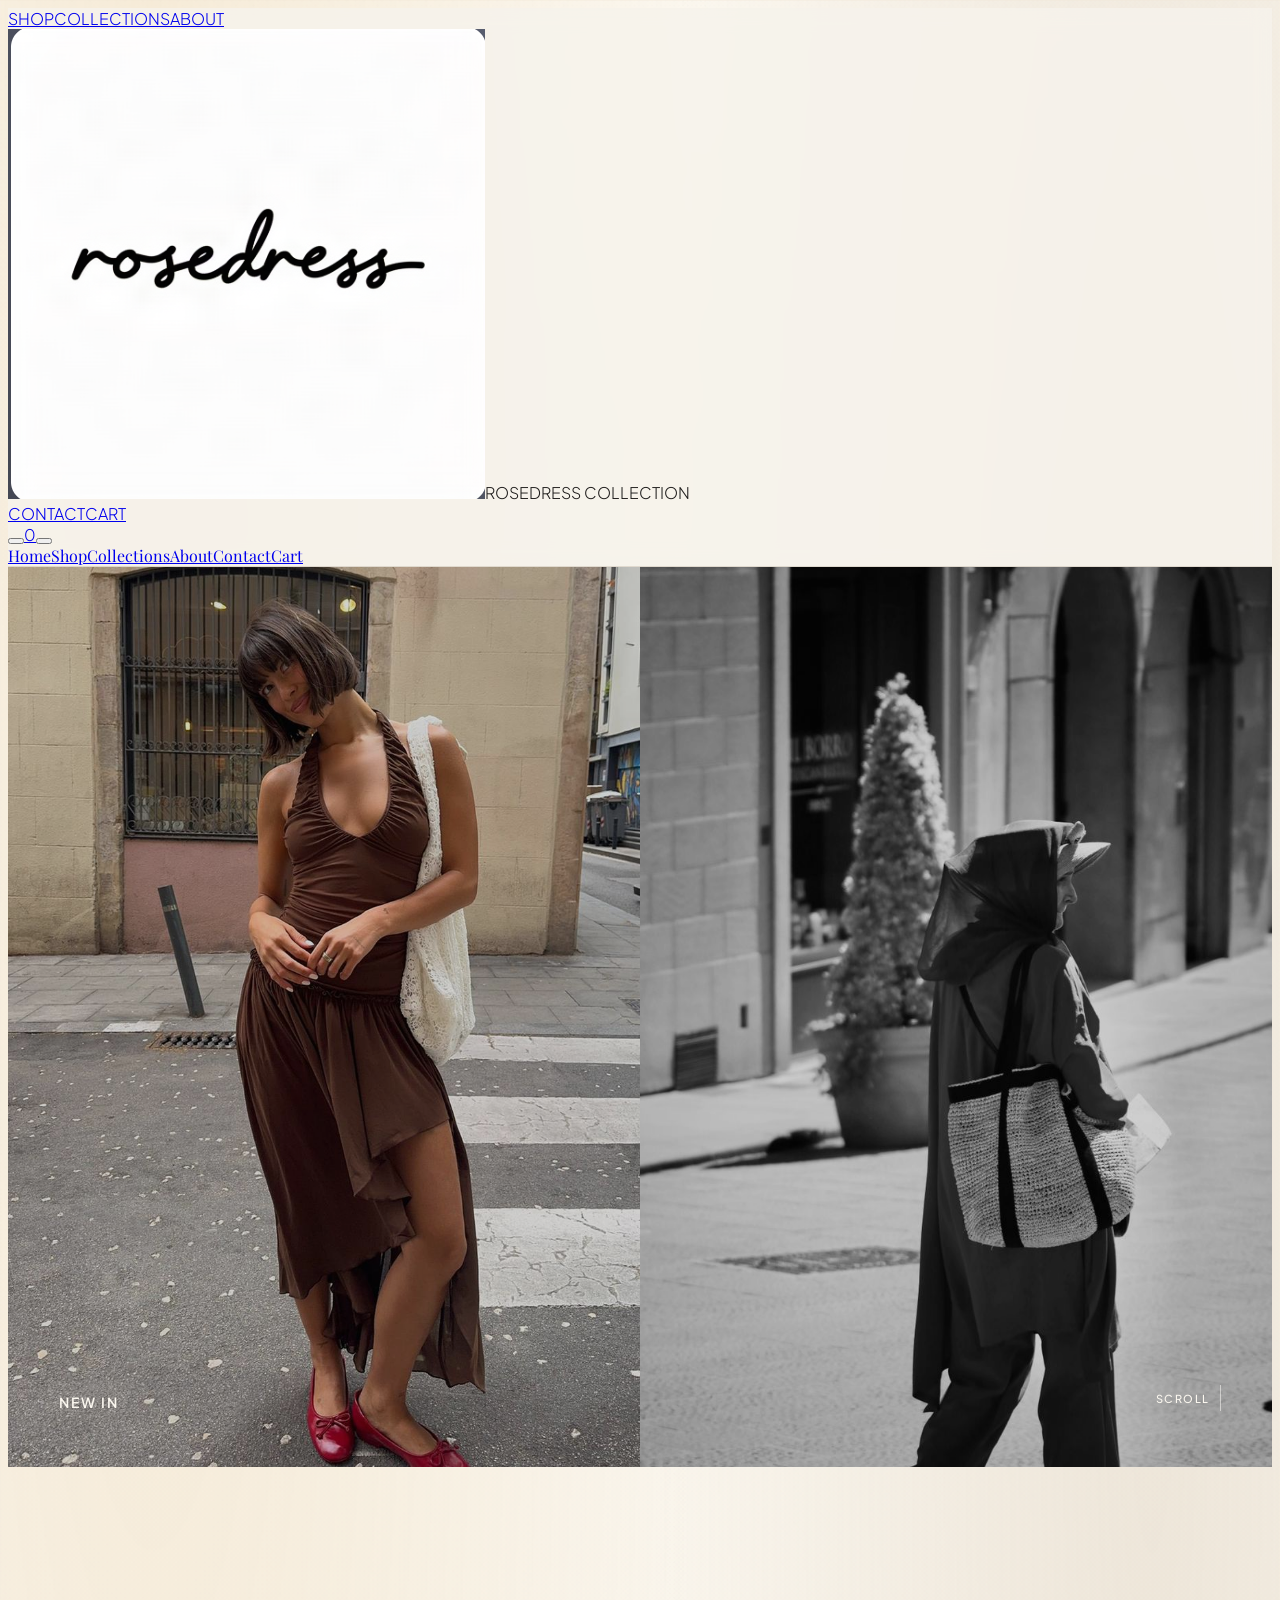
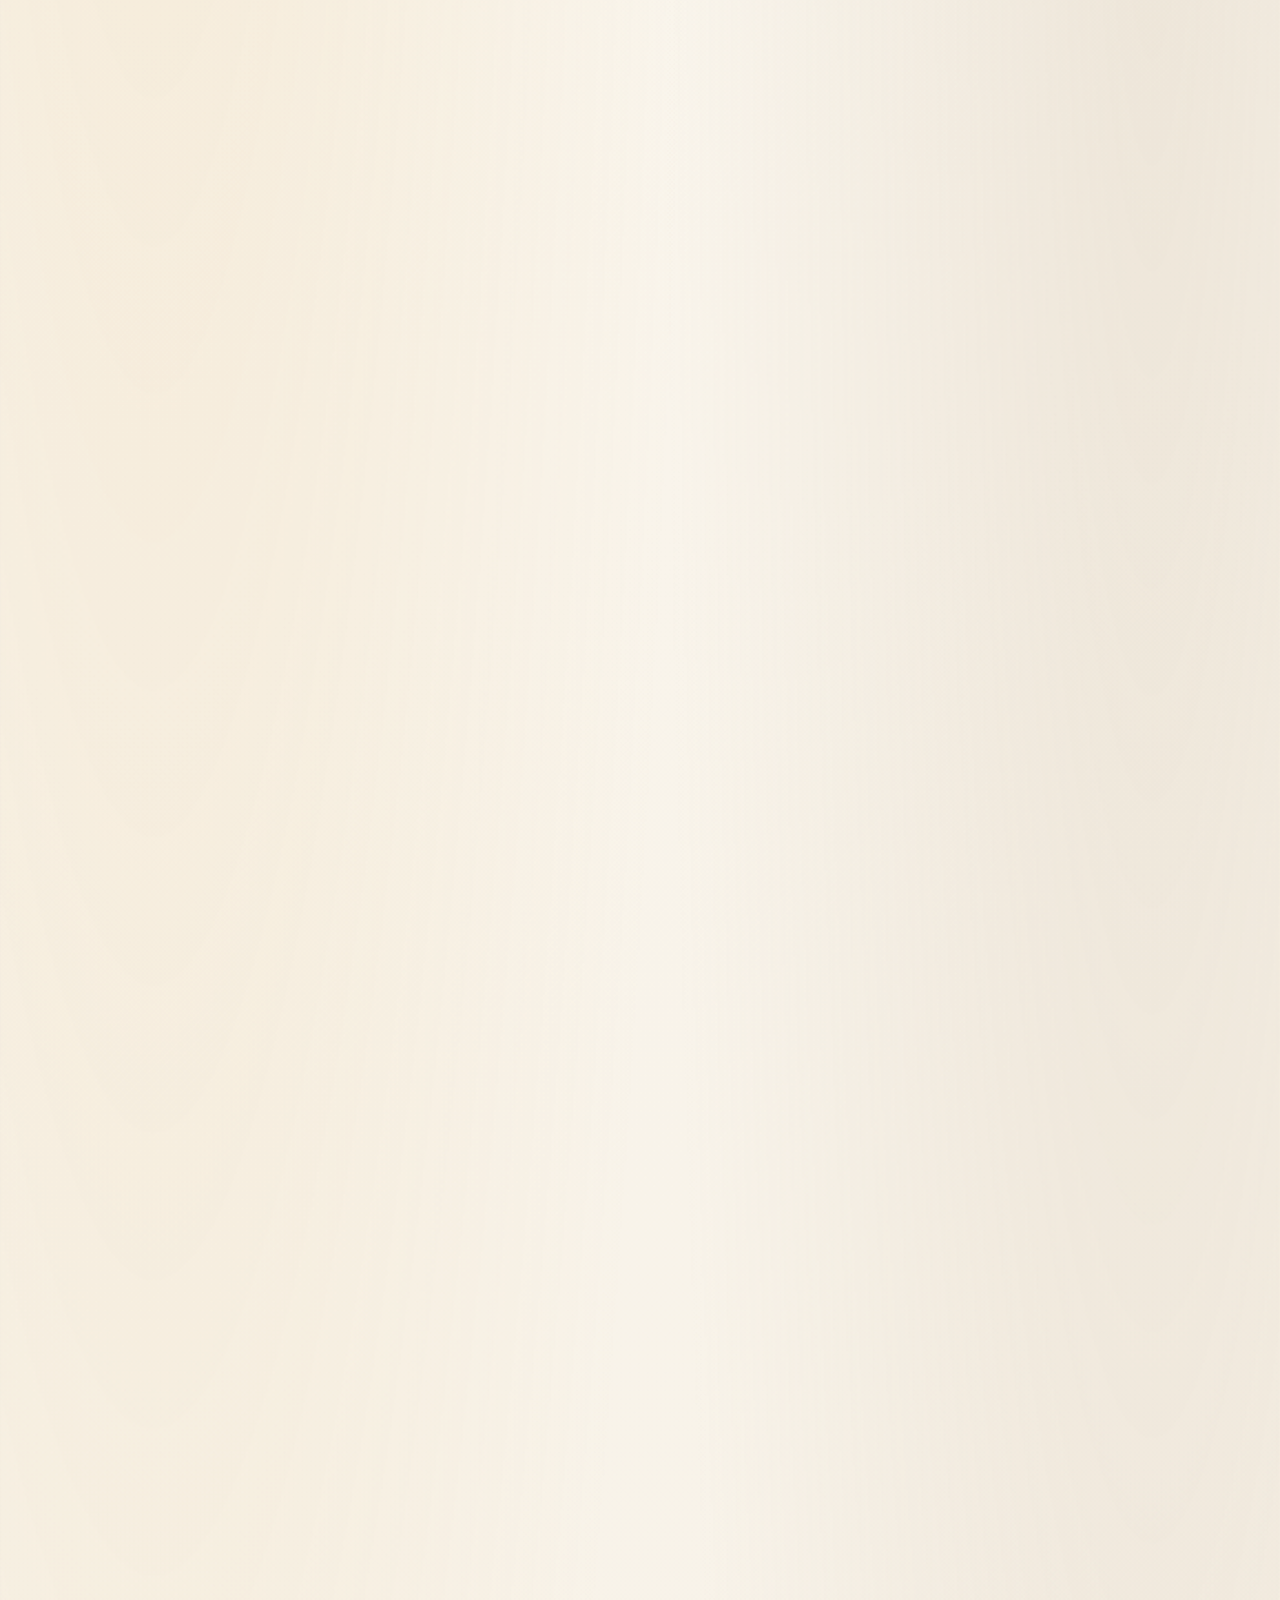
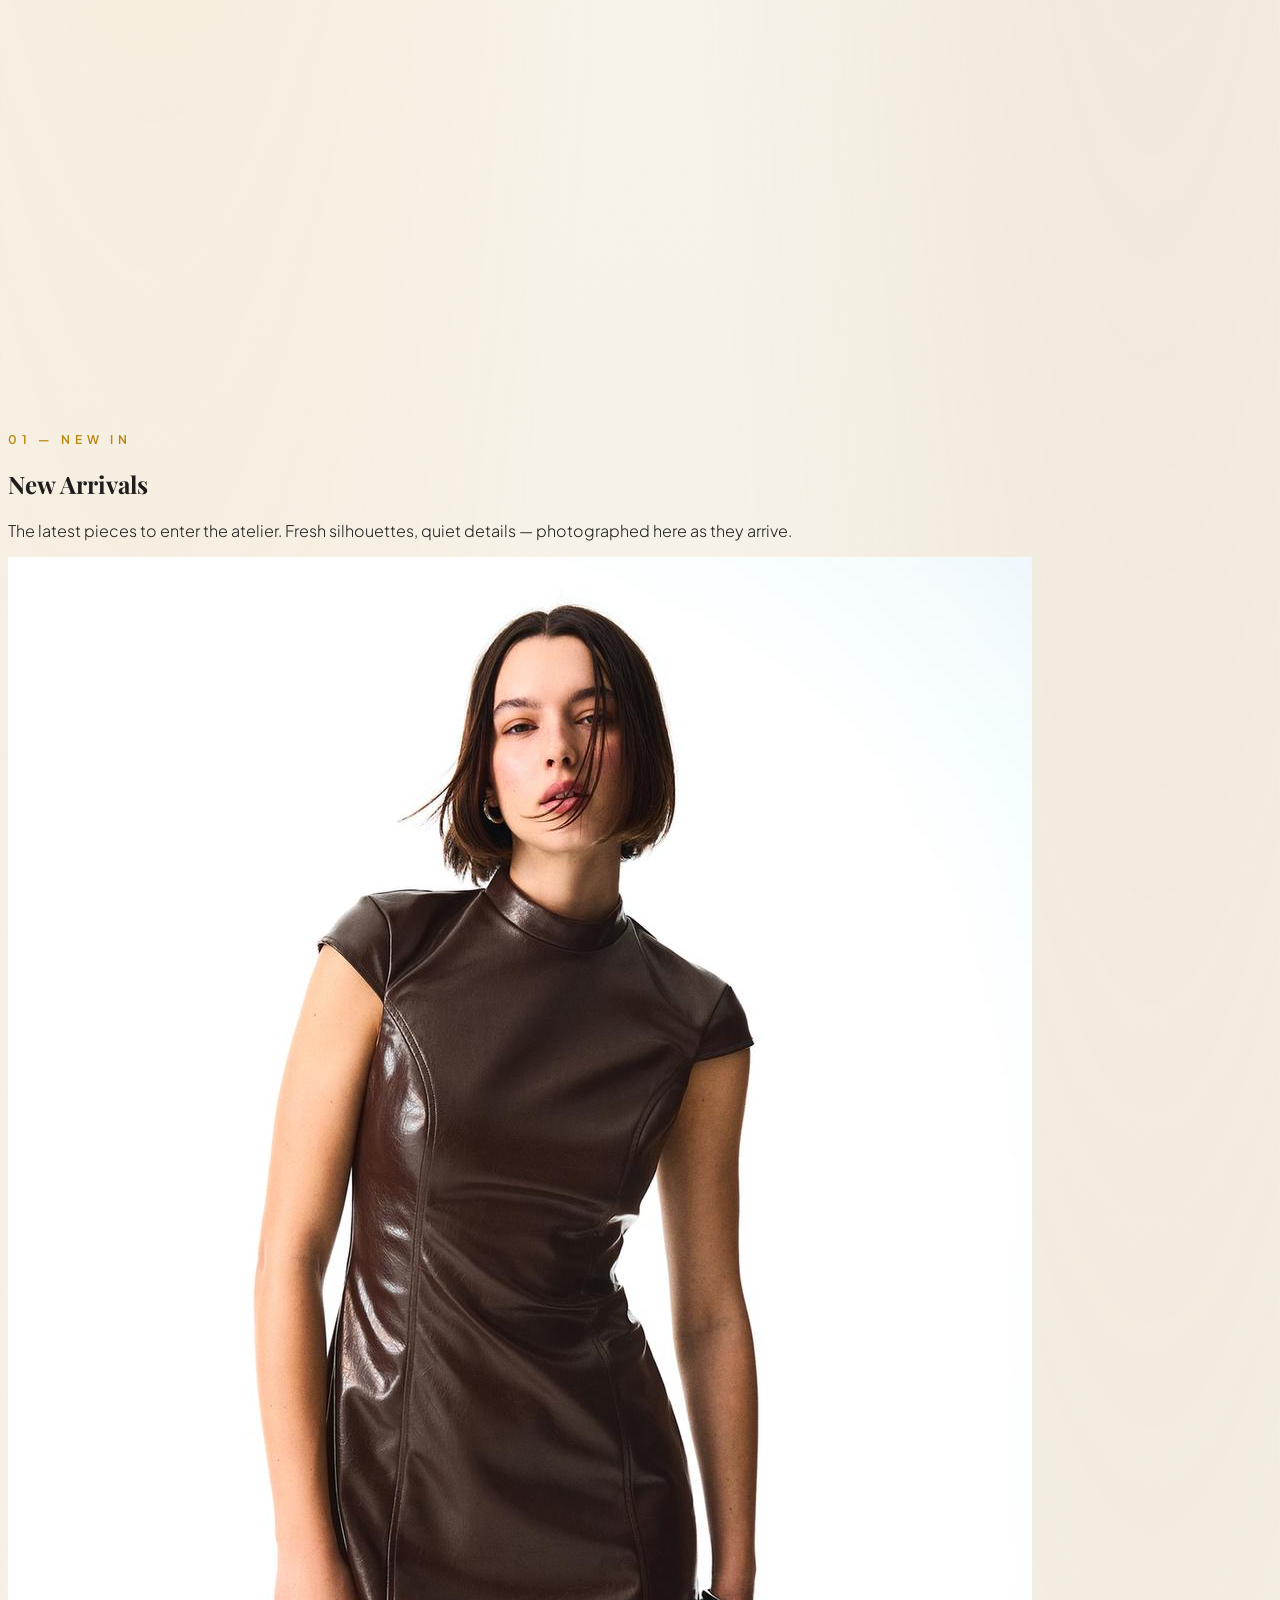
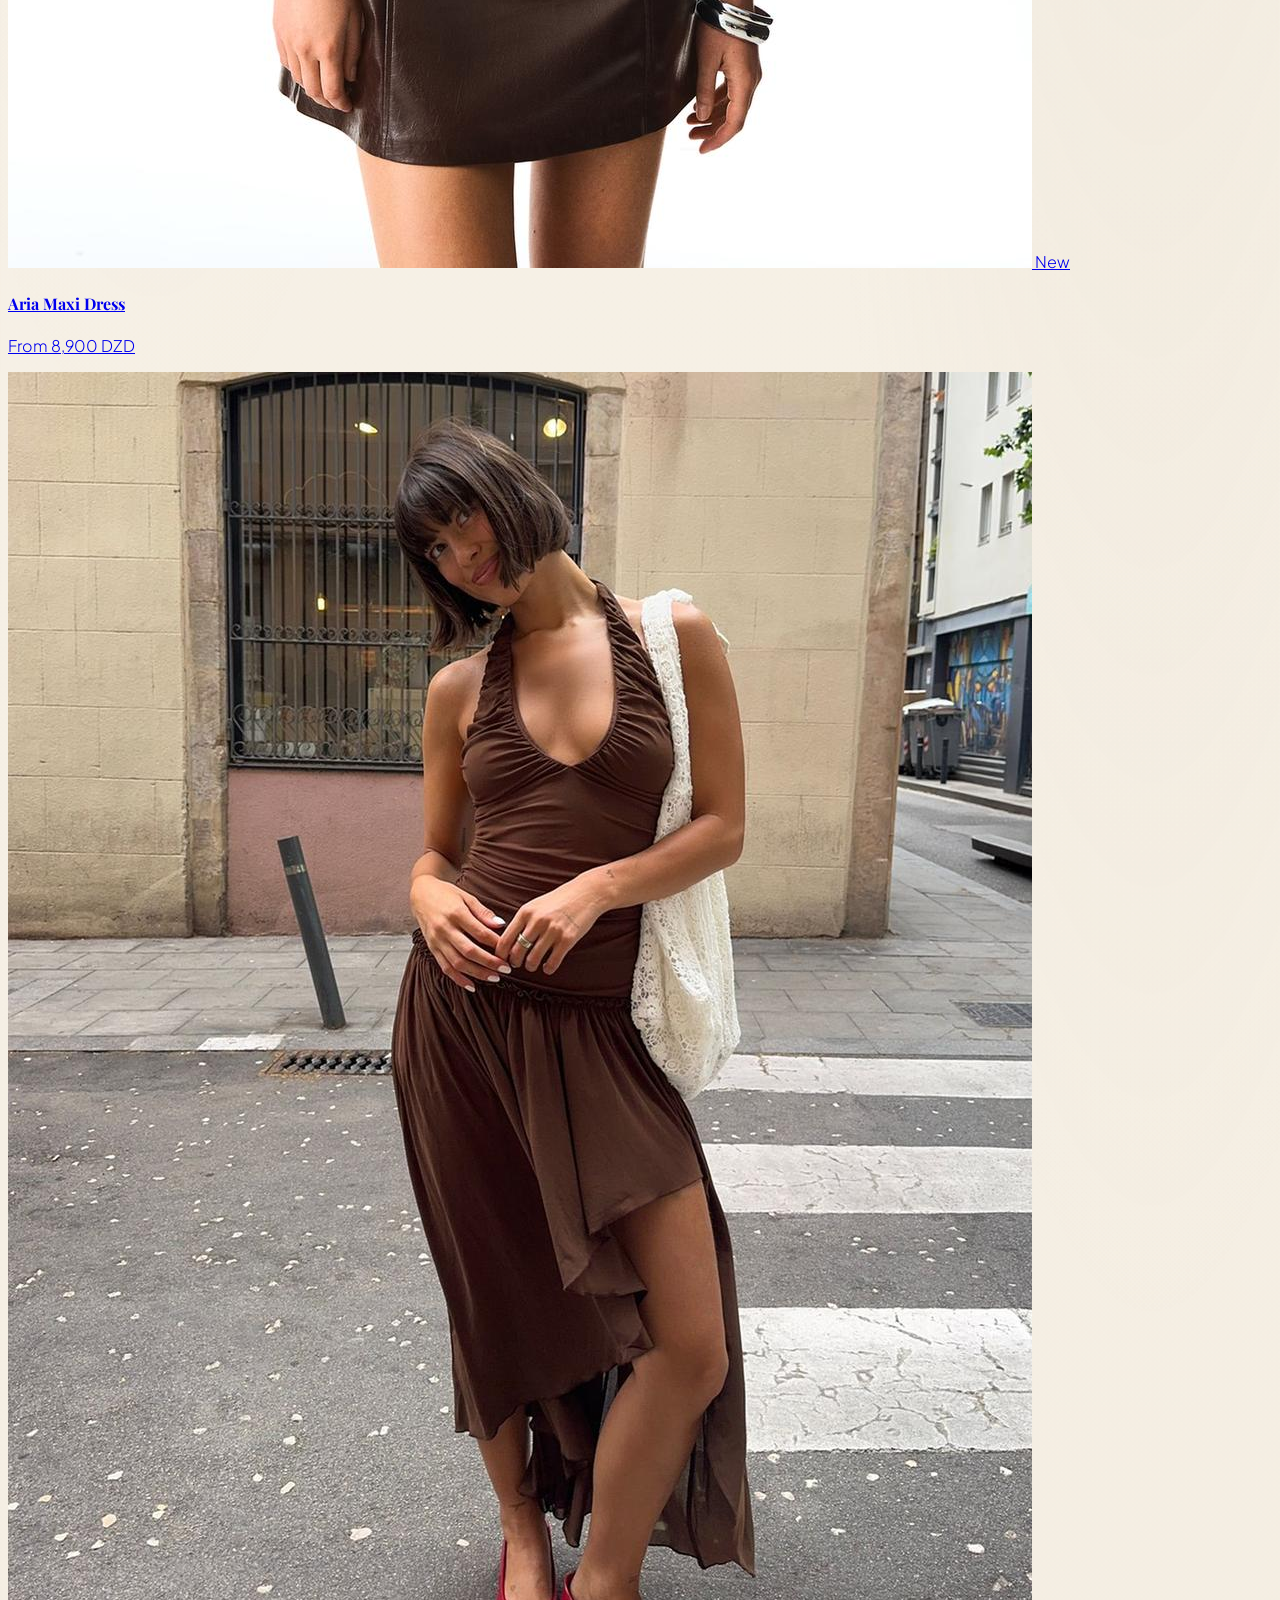
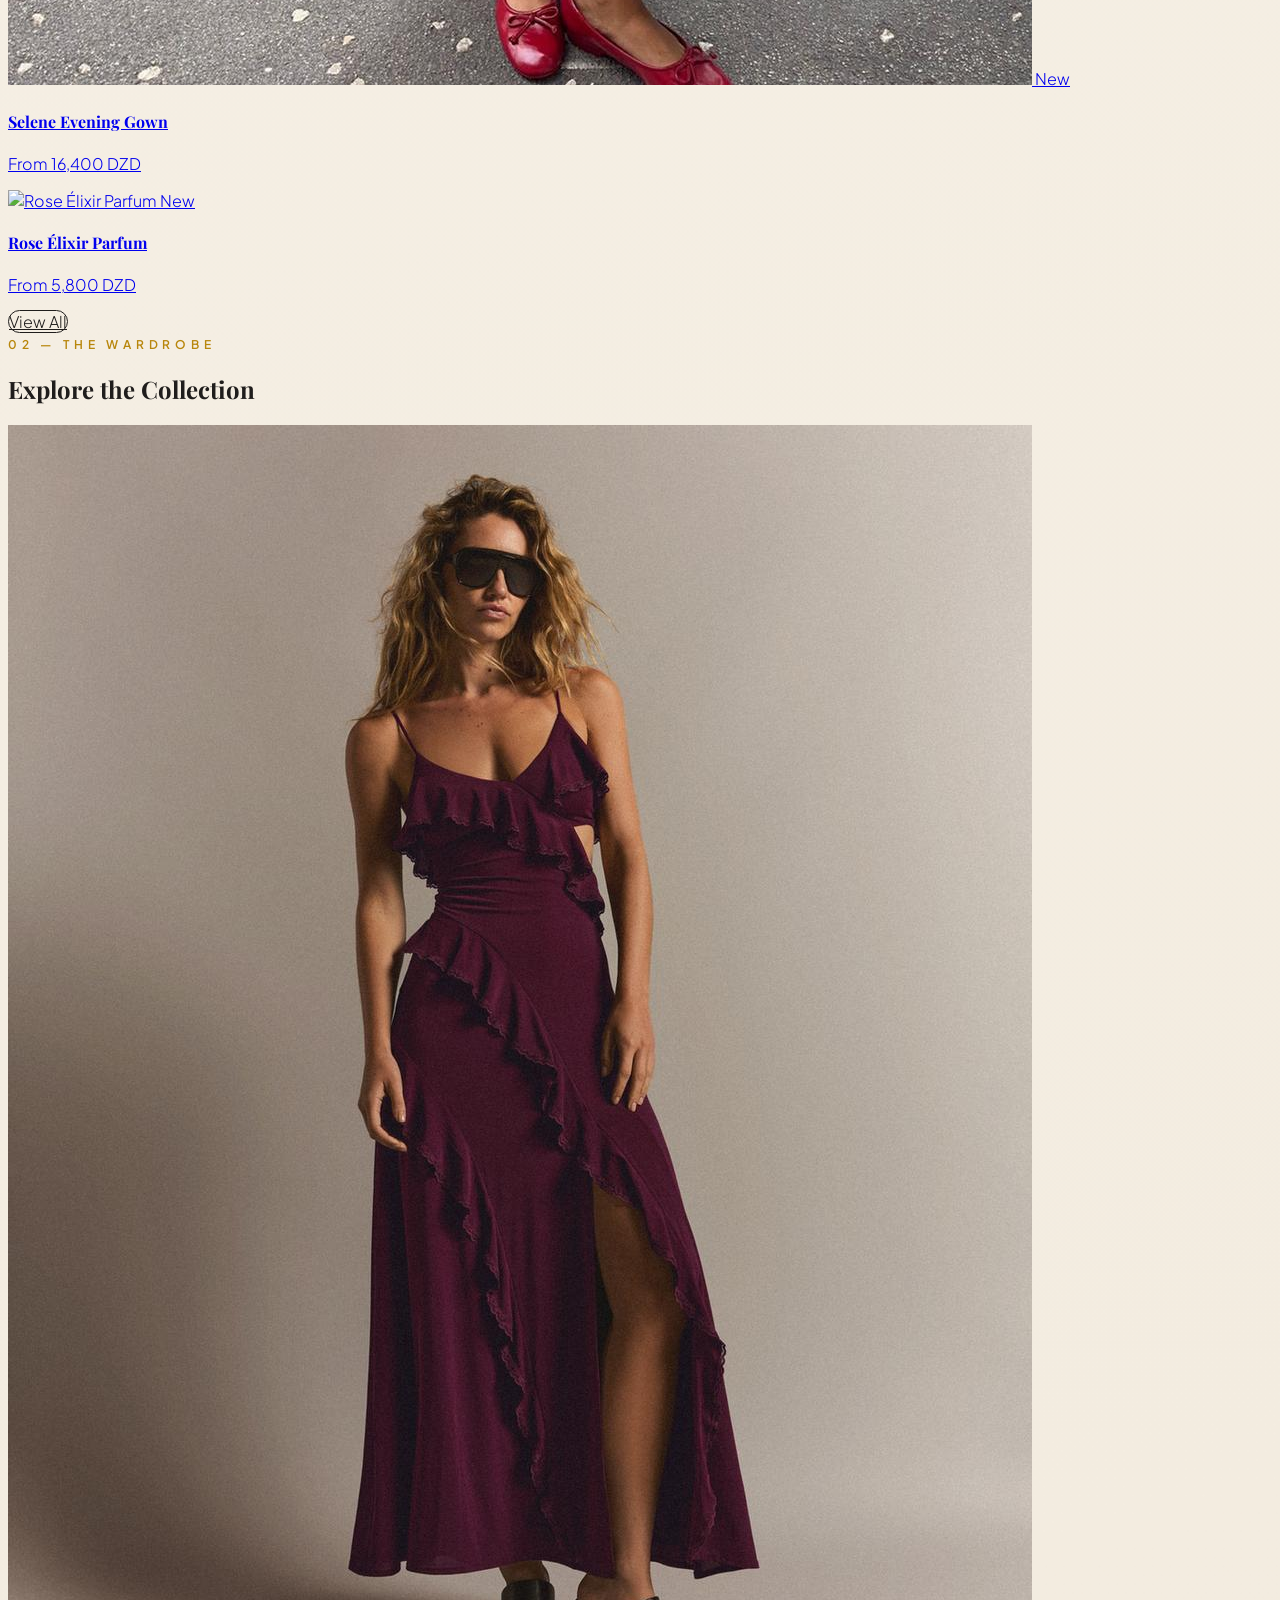
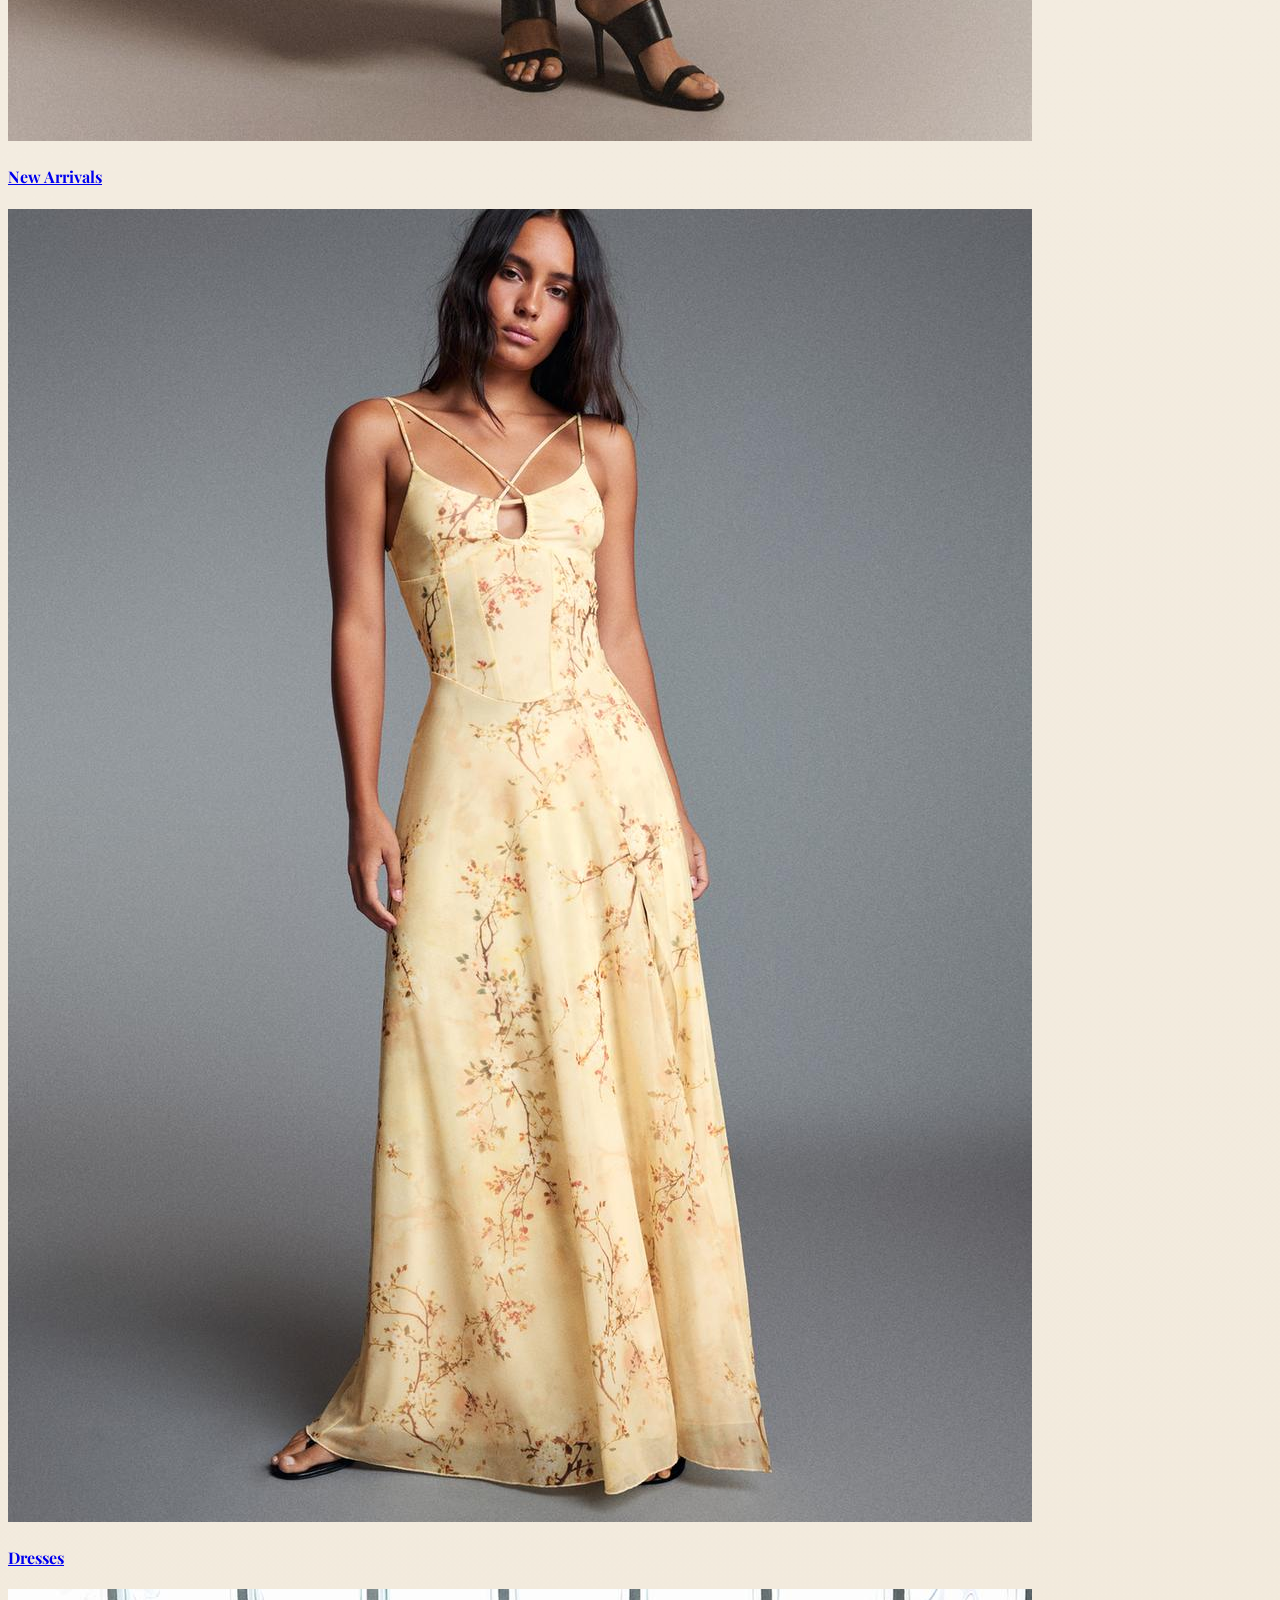
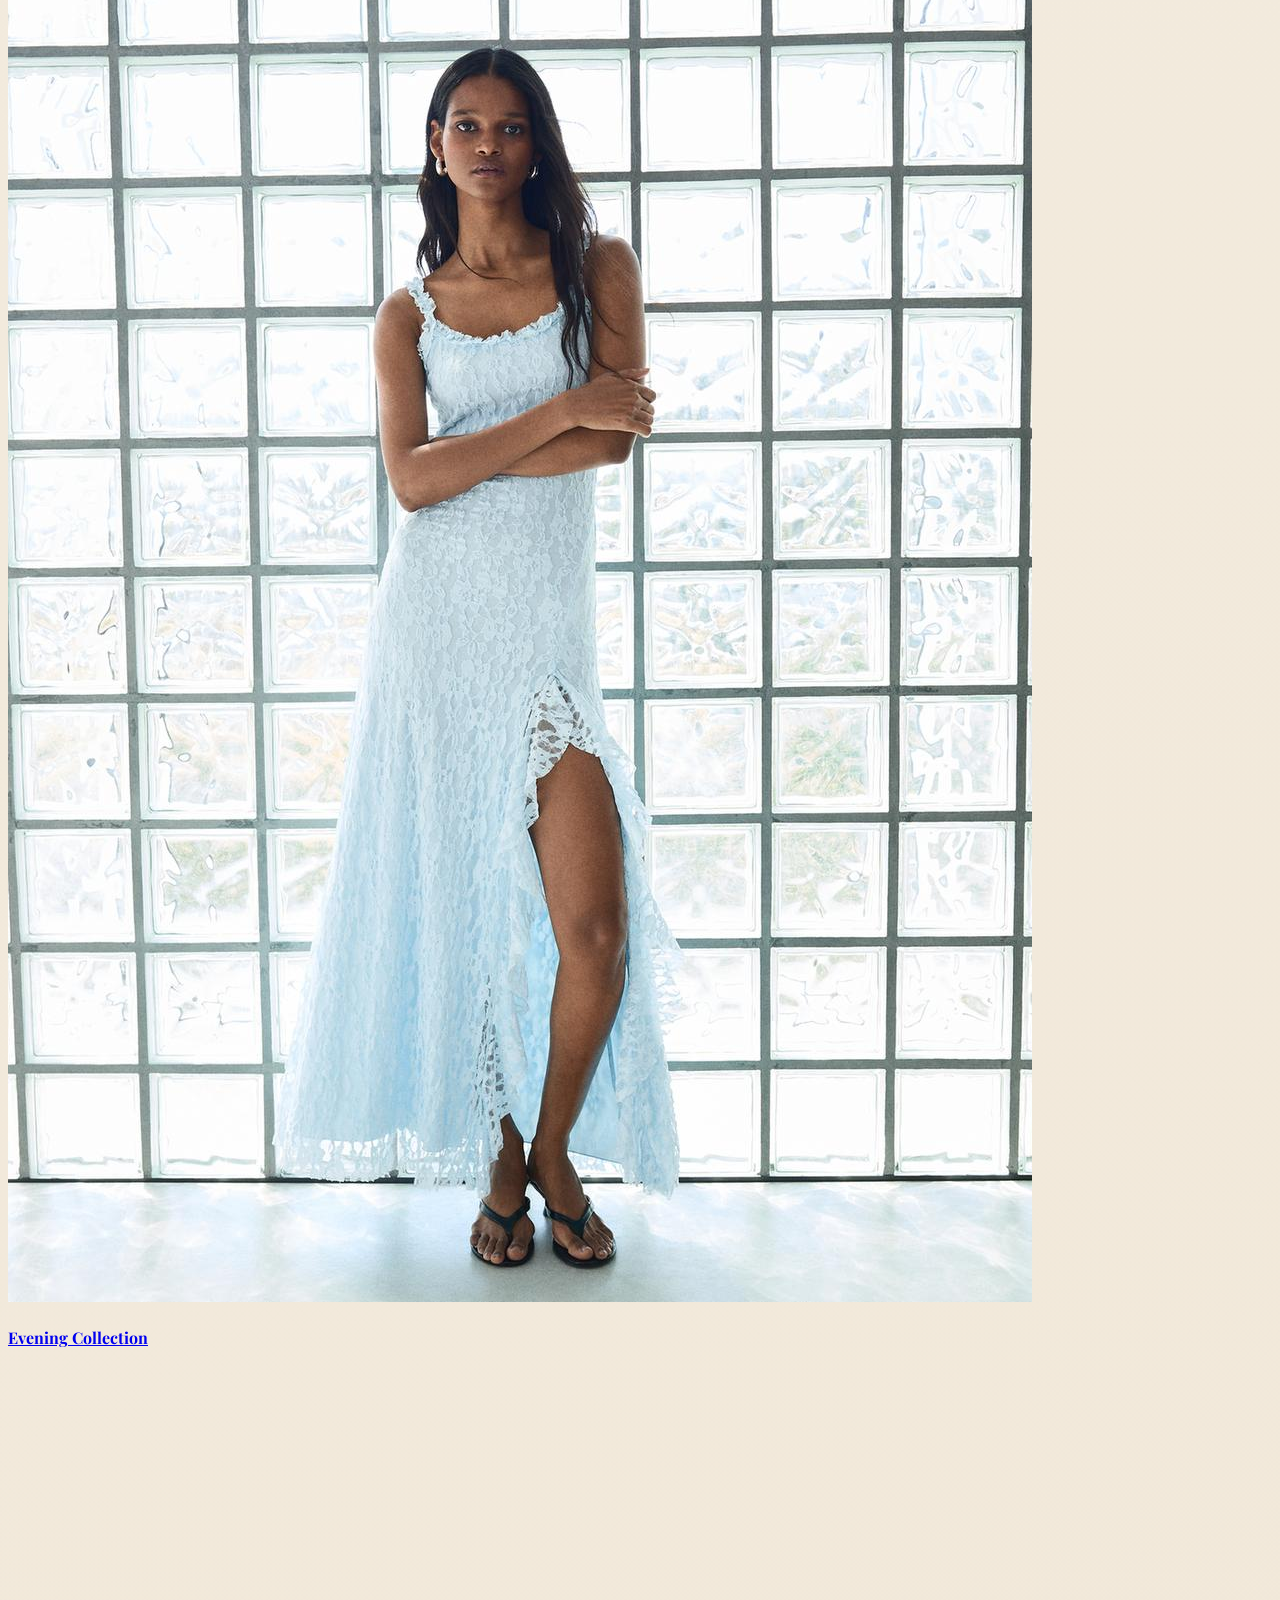
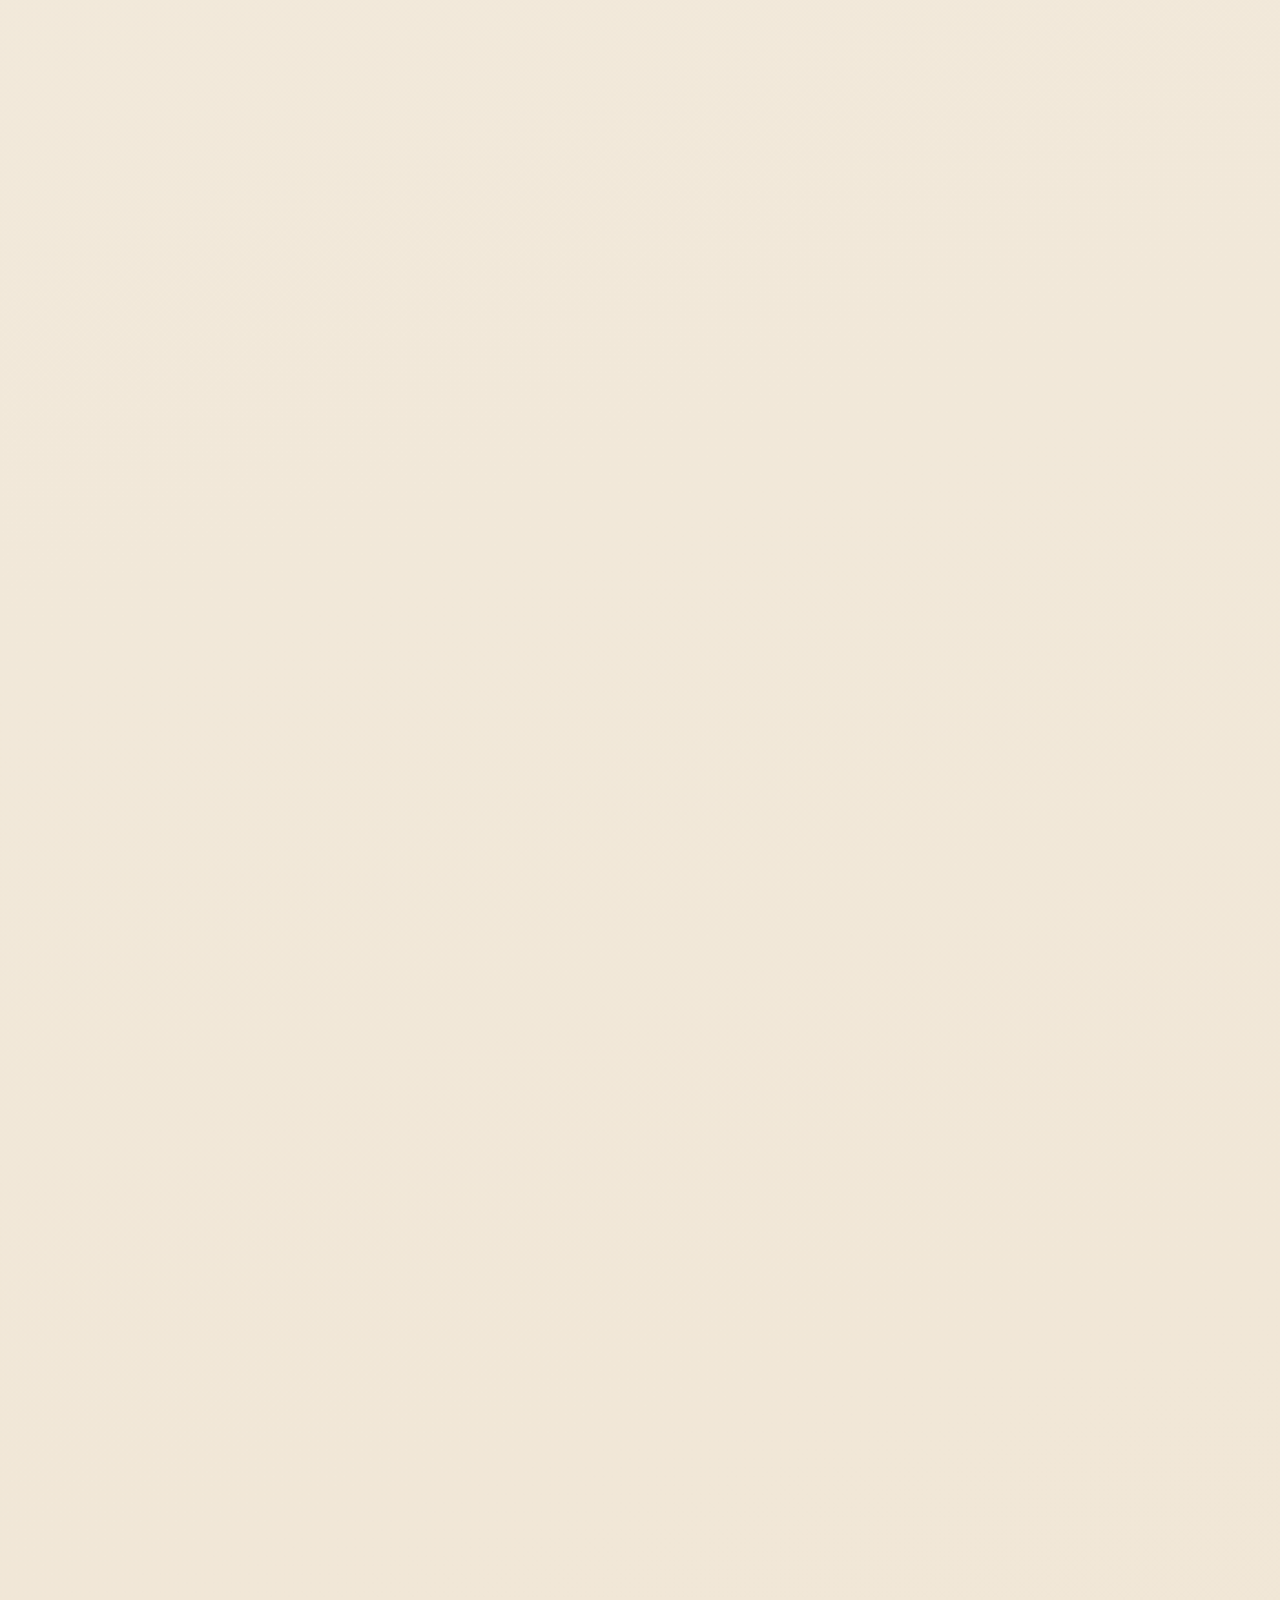
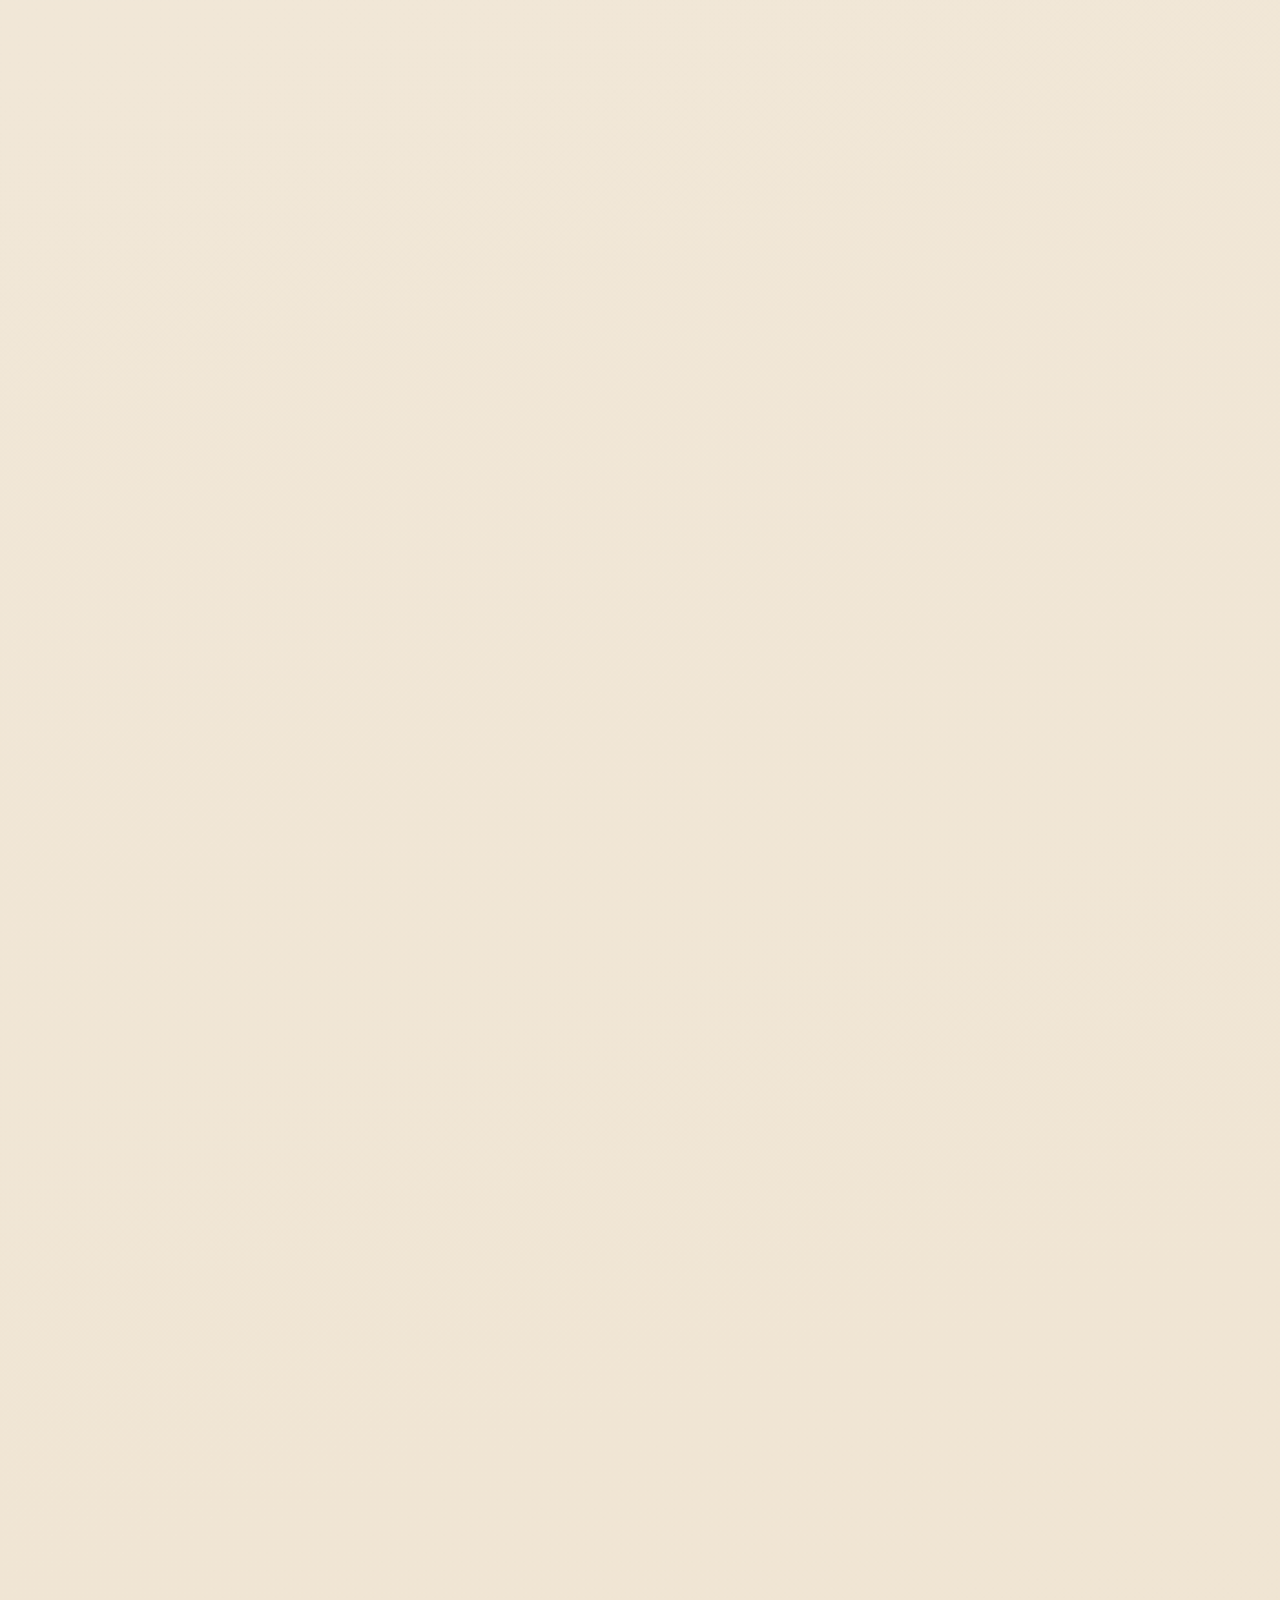
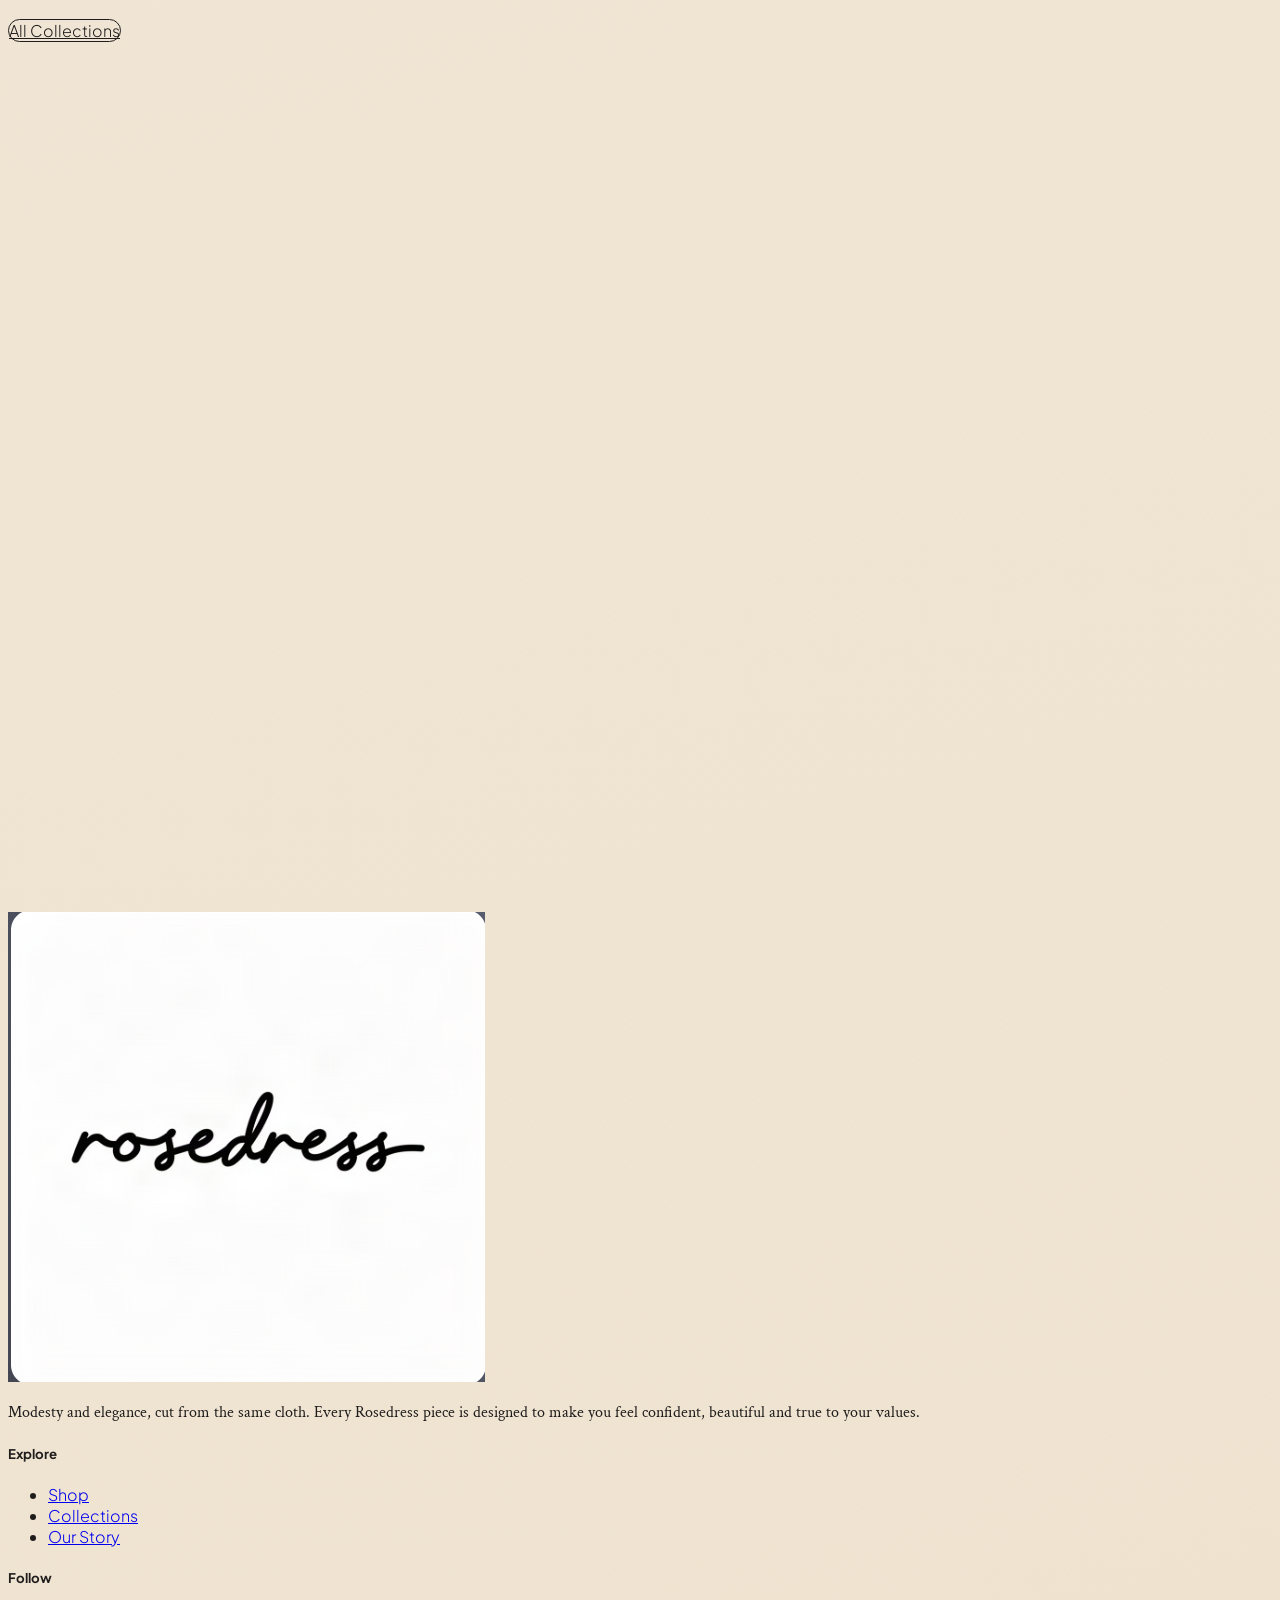
==== commit fc929e9c: "Scroll-pinned hero from MAISON template with split panels and wordmark crossfade" ====
--- a/index.html
+++ b/index.html
@@ -8,86 +8,83 @@
 <script src="https://code.iconify.design/iconify-icon/2.1.0/iconify-icon.min.js"></script>
 <link rel="preconnect" href="https://fonts.googleapis.com">
 <link rel="preconnect" href="https://fonts.gstatic.com" crossorigin>
-<link href="https://fonts.googleapis.com/css2?family=Playfair+Display:wght@200;300;400;500;600&family=Crimson+Text:ital,wght@0,400;1,400;1,600&family=Plus+Jakarta+Sans:wght@300;400;500;600;700&display=swap" rel="stylesheet">
+<link href="https://fonts.googleapis.com/css2?family=Playfair+Display:wght@200;300;400;500;600&family=Crimson+Text:ital,wght@0,400;1,400;1,600&family=Plus+Jakarta+Sans:wght@300;400;500;600;700&family=Fraunces:ital,opsz,wght@0,9..144,300;0,9..144,500;0,9..144,600;1,9..144,400&display=swap" rel="stylesheet">
 <link rel="stylesheet" href="css/global.css">
 <style>
-  .hero-slider{ position:absolute; inset:0; }
-  .hero-slide{ position:absolute; inset:0; opacity:0; visibility:hidden;
-    transition:opacity 1.4s ease, visibility 0s linear 1.4s; }
-  .hero-slide.active{ opacity:1; visibility:visible; z-index:1; transition:opacity 1.4s ease; }
-  .hero-slide img{ width:100%; height:100%; object-fit:cover; }
-  .hero-slide .hero-shade{ position:absolute; inset:0;
-    background:linear-gradient(180deg, rgba(15,12,9,.35) 0%, rgba(15,12,9,.12) 45%, rgba(15,12,9,.45) 100%); }
-  .hero-title{ position:absolute; inset:0; display:flex; flex-direction:column;
-    align-items:center; justify-content:center; text-align:center;
-    opacity:0; transform:translateY(28px);
-    transition:opacity 1.1s ease .25s, transform 1.1s cubic-bezier(.2,.7,.3,1) .25s; }
-  .hero-slide.active .hero-title{ opacity:1; transform:none; }
-  .hero-word{ font-family:'Playfair Display',serif; font-weight:200; text-transform:uppercase;
-    font-size:clamp(2.8rem, 13vw, 10rem); letter-spacing:.09em; line-height:1.05; color:#fff;
-    text-shadow:0 10px 55px rgba(0,0,0,.55), 0 2px 10px rgba(0,0,0,.4); }
-  .hero-fade{ position:absolute; left:0; right:0; bottom:0; height:45vh; z-index:2;
-    background:linear-gradient(180deg, transparent, rgba(246,242,236,.55) 70%, var(--ivory) 100%); }
-  .hero-dots{ position:absolute; bottom:36px; left:0; right:0; z-index:3;
-    display:flex; justify-content:center; gap:14px; }
-  .hero-dots span{ width:36px; height:2px; background:rgba(255,255,255,.45); cursor:pointer; transition:all .5s ease; }
-  .hero-dots span.on{ background:#fff; width:62px; }
+  /* ===== Scroll-pinned hero (adapted from MAISON template) ===== */
+  .scroll-hero{ position:relative; height:340vh; }
+  .hero-pin{ position:sticky; top:0; height:100vh; width:100%; overflow:hidden; }
+  .hero{ position:relative; width:100%; height:100%; display:flex; }
+  .hero__panel{ position:relative; flex:1 1 50%; height:100%;
+    background-size:cover; background-position:center 20%; will-change:transform, opacity; }
+  .hero__panel::after{ content:""; position:absolute; inset:0; background:rgba(10,10,8,.18); }
+  .hero__panel--left{ background-image:url('images/dress_selene_maxi.jpg'); }
+  .hero__panel--right{ background-image:url('images/hijab_girl1.jpg'); }
+
+  .hero-veil{ position:absolute; inset:0; background:#fbf7ef; opacity:0; z-index:15;
+    pointer-events:none; will-change:opacity; }
+
+  .wordmark{ position:absolute; top:50%; left:50%; transform:translate(-50%,-50%);
+    z-index:20; width:100%; text-align:center; pointer-events:none; }
+  .wordmark__line{ position:absolute; top:50%; left:50%; transform:translate(-50%,-50%) translateY(24px);
+    width:100%; opacity:0; will-change:opacity, transform; }
+  .wordmark__line--script{ font-family:'Fraunces',serif; font-weight:500; font-style:italic;
+    color:#fbf7ef; font-size:clamp(64px, 13vw, 200px); line-height:0.9; letter-spacing:0.01em; white-space:nowrap; }
+  .wordmark__line--bold{ font-family:'Playfair Display',serif; font-weight:500;
+    color:#fbf7ef; font-size:clamp(38px, 7vw, 108px); line-height:1.05; letter-spacing:0.01em; }
+  .wordmark__line--dark{ color:#1f1d1c; }
+
+  .tag{ position:absolute; left:clamp(20px,4vw,56px); bottom:56px; z-index:30;
+    color:#fbf7ef; font-weight:600; font-size:14px; letter-spacing:0.14em; will-change:opacity; }
+
+  .scroll-cue{ position:absolute; right:clamp(20px,4vw,56px); bottom:56px; z-index:30;
+    color:#fbf7ef; font-weight:500; font-size:11px; letter-spacing:0.14em;
+    display:flex; align-items:center; gap:10px; will-change:opacity; }
+  .scroll-cue__line{ width:1px; height:26px; background:rgba(250,248,244,.55); position:relative; overflow:hidden; }
+  .scroll-cue__line::after{ content:""; position:absolute; top:-100%; left:0; width:100%; height:100%;
+    background:#fbf7ef; animation:cueDrop 1.6s ease-in-out infinite; }
+  @keyframes cueDrop{ 0%{ top:-100%; } 60%{ top:100%; } 100%{ top:100%; } }
+
+  @media (max-width:900px){
+    .wordmark__line--script{ font-size:clamp(52px, 14vw, 150px); }
+  }
+  @media (max-width:640px){
+    .scroll-hero{ height:280vh; }
+    .tag{ bottom:44px; font-size:12px; }
+    .scroll-cue{ display:none; }
+  }
+  @media (prefers-reduced-motion: reduce){
+    .scroll-hero{ height:auto; }
+    .hero-pin{ position:relative; }
+  }
 </style>
 </head>
 <body class="relative">
 
 <div id="header-holder"></div>
 
-<section class="relative min-h-screen w-full overflow-hidden">
-  <div class="hero-slider">
-    <div class="hero-slide active">
-      <img src="images/dress_selene_maxi.jpg" alt="TIMELESS" loading="lazy">
-      <div class="hero-shade"></div>
-      <div class="hero-title">
-        <h2 class="hero-word">TIMELESS</h2>
-        <div class="mt-10 md:mt-14 flex flex-col sm:flex-row justify-center gap-6">
-          <a href="shop.html" class="px-12 py-5 text-[11px] tracking-[0.3em] uppercase border border-white text-white transition-colors hover:bg-white hover:text-[#1f1d1c] bg-black/20 backdrop-blur">Shop the Collection</a>
-          <a href="about.html" class="px-12 py-5 text-[11px] tracking-[0.3em] uppercase border border-white/70 text-white/90 transition-colors hover:bg-white hover:text-[#1f1d1c] bg-black/10 backdrop-blur">Our Story</a>
-        </div>
-      </div>
-    </div>
-    <div class="hero-slide">
-      <img src="images/cat_evening.jpg" alt="CRAFT" loading="lazy">
-      <div class="hero-shade"></div>
-      <div class="hero-title">
-        <h2 class="hero-word">CRAFT</h2>
-        <div class="mt-10 md:mt-14 flex flex-col sm:flex-row justify-center gap-6">
-          <a href="shop.html" class="px-12 py-5 text-[11px] tracking-[0.3em] uppercase border border-white text-white transition-colors hover:bg-white hover:text-[#1f1d1c] bg-black/20 backdrop-blur">Shop the Collection</a>
-          <a href="about.html" class="px-12 py-5 text-[11px] tracking-[0.3em] uppercase border border-white/70 text-white/90 transition-colors hover:bg-white hover:text-[#1f1d1c] bg-black/10 backdrop-blur">Our Story</a>
-        </div>
-      </div>
-    </div>
-    <div class="hero-slide">
-      <img src="images/hijab_girl1.jpg" alt="MODERN" loading="lazy">
-      <div class="hero-shade"></div>
-      <div class="hero-title">
-        <h2 class="hero-word">MODERN</h2>
-        <div class="mt-10 md:mt-14 flex flex-col sm:flex-row justify-center gap-6">
-          <a href="shop.html" class="px-12 py-5 text-[11px] tracking-[0.3em] uppercase border border-white text-white transition-colors hover:bg-white hover:text-[#1f1d1c] bg-black/20 backdrop-blur">Shop the Collection</a>
-          <a href="about.html" class="px-12 py-5 text-[11px] tracking-[0.3em] uppercase border border-white/70 text-white/90 transition-colors hover:bg-white hover:text-[#1f1d1c] bg-black/10 backdrop-blur">Our Story</a>
-        </div>
-      </div>
-    </div>
-    <div class="hero-slide">
-      <img src="images/dress_bandeau.jpg" alt="GRACE" loading="lazy">
-      <div class="hero-shade"></div>
-      <div class="hero-title">
-        <h2 class="hero-word">GRACE</h2>
-        <div class="mt-10 md:mt-14 flex flex-col sm:flex-row justify-center gap-6">
-          <a href="shop.html" class="px-12 py-5 text-[11px] tracking-[0.3em] uppercase border border-white text-white transition-colors hover:bg-white hover:text-[#1f1d1c] bg-black/20 backdrop-blur">Shop the Collection</a>
-          <a href="about.html" class="px-12 py-5 text-[11px] tracking-[0.3em] uppercase border border-white/70 text-white/90 transition-colors hover:bg-white hover:text-[#1f1d1c] bg-black/10 backdrop-blur">Our Story</a>
-        </div>
-      </div>
-    </div>
-  </div>
-  <div class="hero-fade"></div>
-  <div class="hero-dots">
-    <span class="on"></span><span></span><span></span><span></span>
+<section class="scroll-hero" id="scrollHero">
+  <div class="hero-pin">
+    <div class="hero">
+      <div class="hero__panel hero__panel--left" data-layer="panel"></div>
+      <div class="hero__panel hero__panel--right" data-layer="panel"></div>
+    </div>
+
+    <div class="hero-veil" data-layer="veil"></div>
+
+    <div class="wordmark">
+      <h1 class="wordmark__line wordmark__line--script" data-stage="0">Rosedress</h1>
+      <h1 class="wordmark__line wordmark__line--bold" data-stage="1">NEW SEASON.</h1>
+      <h1 class="wordmark__line wordmark__line--bold" data-stage="2">EVERY OCCASION.</h1>
+      <h1 class="wordmark__line wordmark__line--bold wordmark__line--dark" data-stage="3">SHOP THE EDIT</h1>
+    </div>
+
+    <div class="tag" data-layer="fadeEarly">NEW IN</div>
+
+    <div class="scroll-cue" data-layer="fadeEarly">
+      <span>SCROLL</span>
+      <div class="scroll-cue__line"></div>
+    </div>
   </div>
 </section>
 
@@ -240,31 +237,77 @@
   });
 
   var reduced = window.matchMedia('(prefers-reduced-motion: reduce)').matches;
-  if(reduced){ /* no hero video layers */ }
-
-  var slides = document.querySelectorAll('.hero-slide');
-  var dots = document.querySelectorAll('.hero-dots span');
-  if(slides.length && !reduced){
-    var idx = 0;
-    var timer = setInterval(next, 4500);
-    function next(){
-      slides[idx].classList.remove('active');
-      dots[idx].classList.remove('on');
-      idx = (idx + 1) % slides.length;
-      slides[idx].classList.add('active');
-      dots[idx].classList.add('on');
+
+  // ===== Scroll-pinned hero =====
+  var heroSection = document.getElementById('scrollHero');
+  if(heroSection){
+    var panels = document.querySelectorAll('[data-layer="panel"]');
+    var veil = document.querySelector('[data-layer="veil"]');
+    var fadeEarly = document.querySelectorAll('[data-layer="fadeEarly"]');
+    var lines = document.querySelectorAll('.wordmark__line');
+
+    var stages = [
+      { el: lines[0], from: 0.00, to: 0.22 },
+      { el: lines[1], from: 0.24, to: 0.46 },
+      { el: lines[2], from: 0.48, to: 0.70 },
+      { el: lines[3], from: 0.72, to: 0.95 }
+    ];
+
+    function smoothstep(edge0, edge1, x){
+      var t = Math.min(1, Math.max(0, (x - edge0) / (edge1 - edge0)));
+      return t * t * (3 - 2 * t);
     }
-    dots.forEach(function(d,i){
-      d.addEventListener('click', function(){
-        clearInterval(timer);
-        slides[idx].classList.remove('active');
-        dots[idx].classList.remove('on');
-        idx = i;
-        slides[idx].classList.add('active');
-        dots[idx].classList.add('on');
-        timer = setInterval(next, 4500);
+
+    function lineOpacity(progress, from, to){
+      var fadeWidth = (to - from) * 0.35;
+      var fadeIn = smoothstep(from, from + fadeWidth, progress);
+      var fadeOut = 1 - smoothstep(to - fadeWidth, to, progress);
+      return Math.min(fadeIn, fadeOut);
+    }
+
+    if(reduced){
+      panels.forEach(function(p){ p.style.transform = ''; });
+      veil.style.opacity = 0;
+      fadeEarly.forEach(function(el){ el.style.opacity = 1; });
+      stages.forEach(function(s, i){
+        s.el.style.opacity = (i === 0) ? 1 : 0;
+        s.el.style.transform = 'translate(-50%,-50%)';
       });
-    });
+    } else {
+      var ticking = false;
+      function update(){
+        ticking = false;
+        var rect = heroSection.getBoundingClientRect();
+        var total = Math.max(1, heroSection.offsetHeight - window.innerHeight);
+        var scrolled = Math.max(0, -rect.top);
+        var progress = Math.min(1, Math.max(0, scrolled / total));
+
+        panels.forEach(function(p){
+          p.style.transform = 'scale(' + (1 + progress * 0.18) + ')';
+        });
+
+        var veilOpacity = smoothstep(0.78, 1, progress);
+        veil.style.opacity = veilOpacity;
+
+        var earlyOpacity = 1 - smoothstep(0, 0.08, progress);
+        fadeEarly.forEach(function(el){ el.style.opacity = earlyOpacity; });
+
+        stages.forEach(function(s){
+          var o = lineOpacity(progress, s.from, s.to);
+          s.el.style.opacity = o;
+          s.el.style.transform = 'translate(-50%, calc(-50% + ' + ((1 - o) * 20) + 'px))';
+        });
+      }
+      function onScroll(){
+        if(!ticking){
+          requestAnimationFrame(update);
+          ticking = true;
+        }
+      }
+      window.addEventListener('scroll', onScroll, { passive:true });
+      window.addEventListener('resize', onScroll);
+      update();
+    }
   }
 })();
 </script>
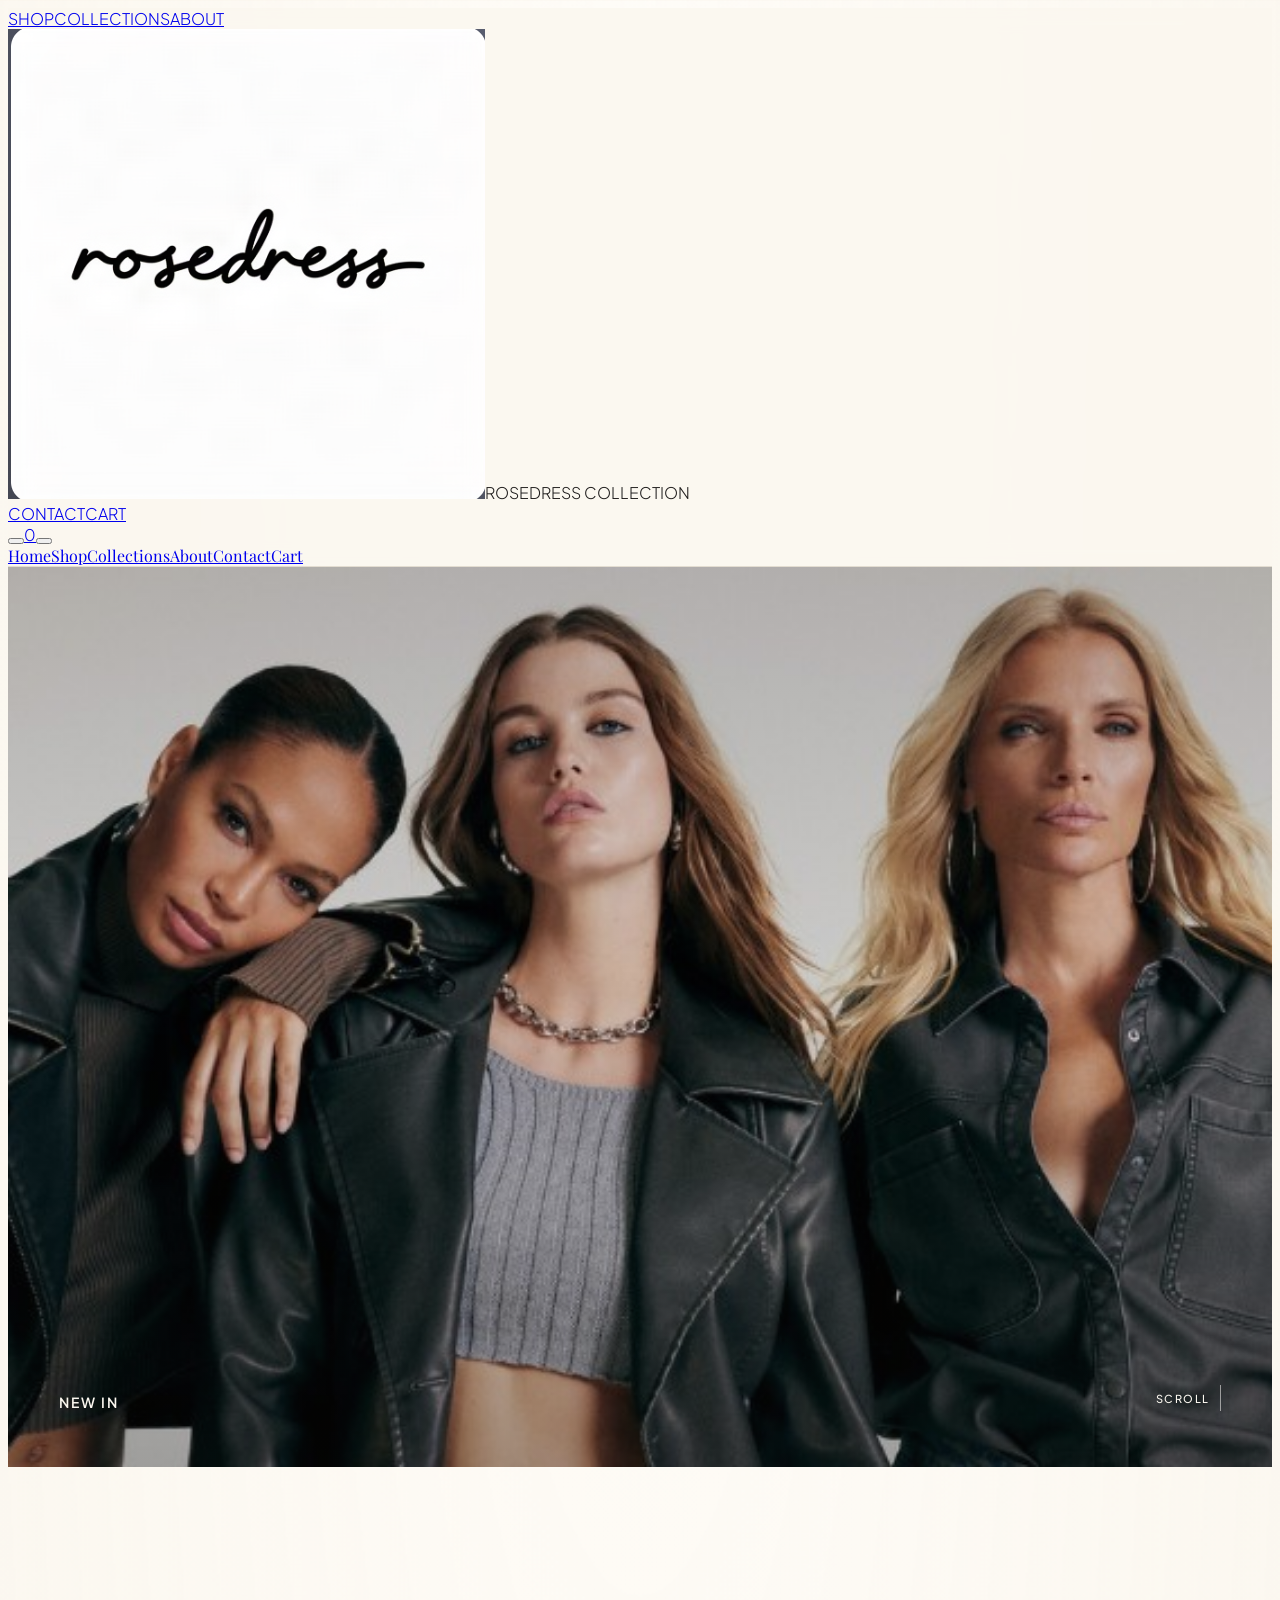
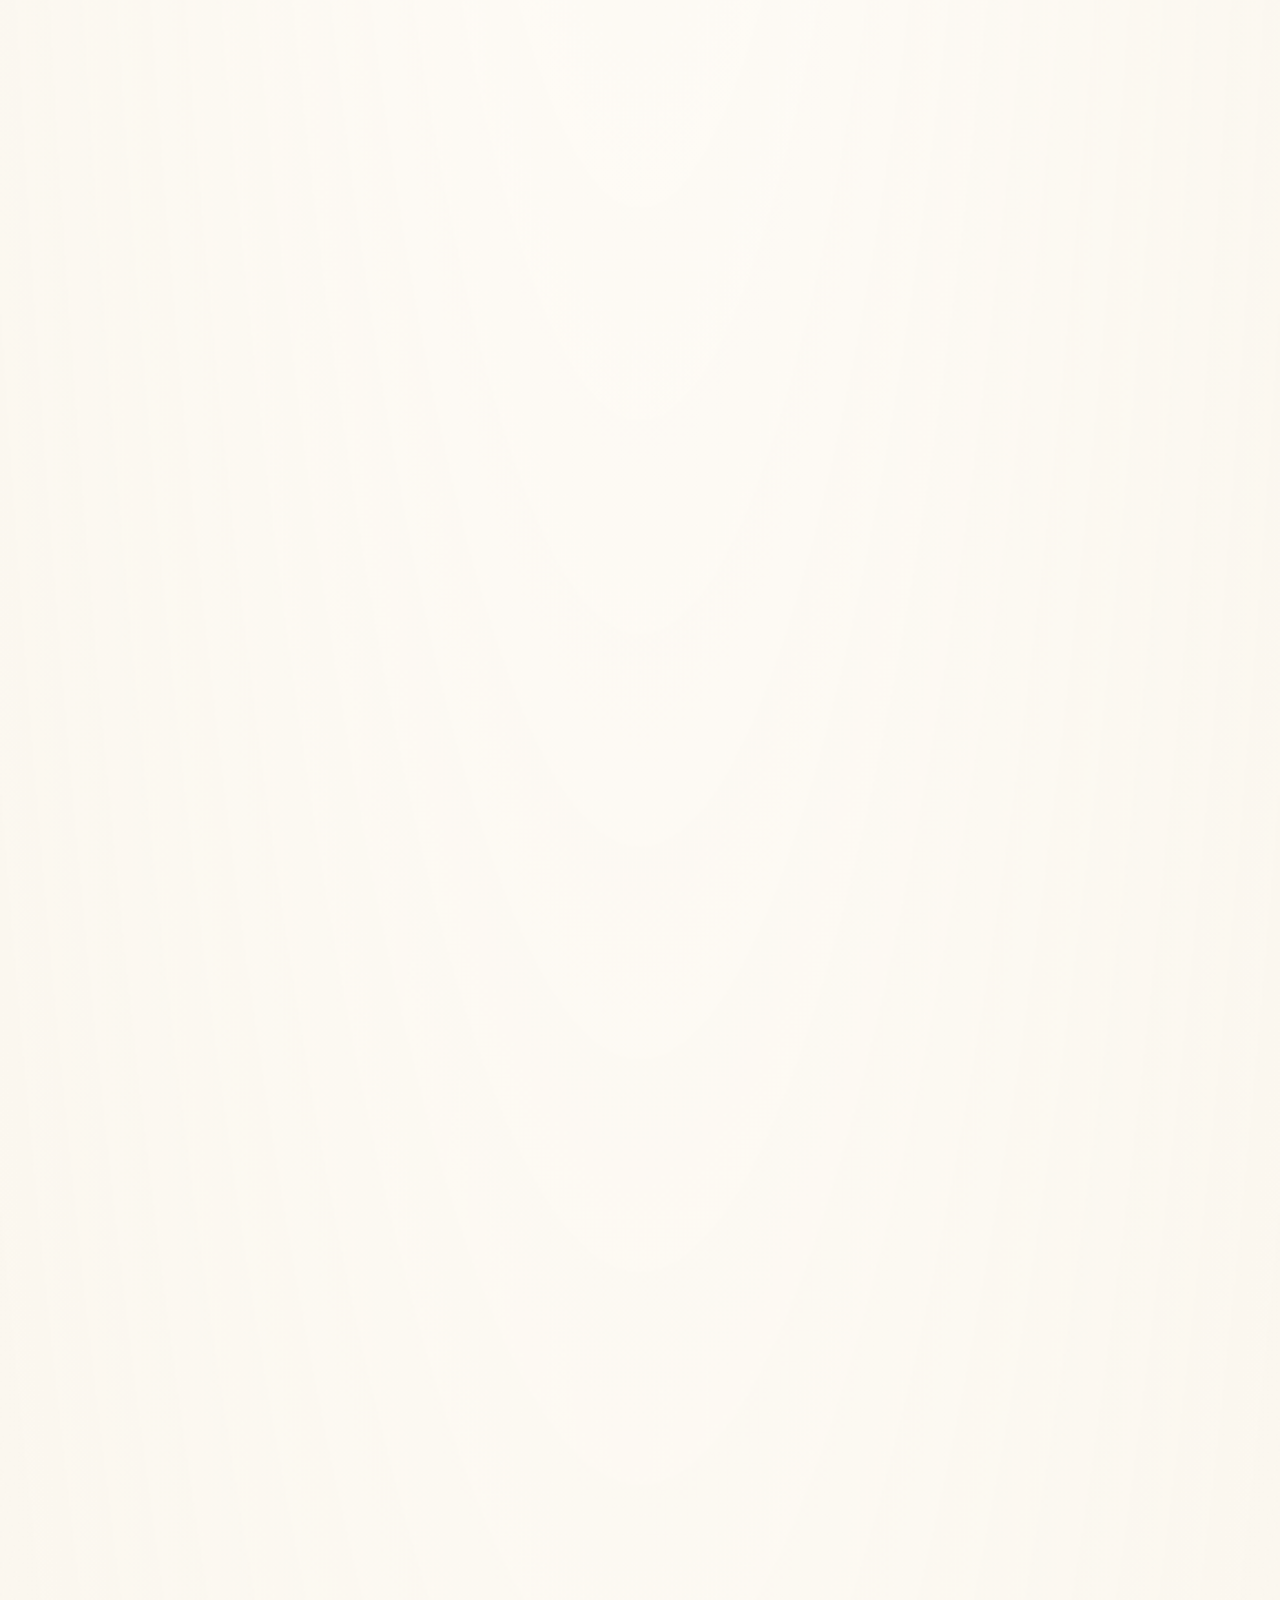
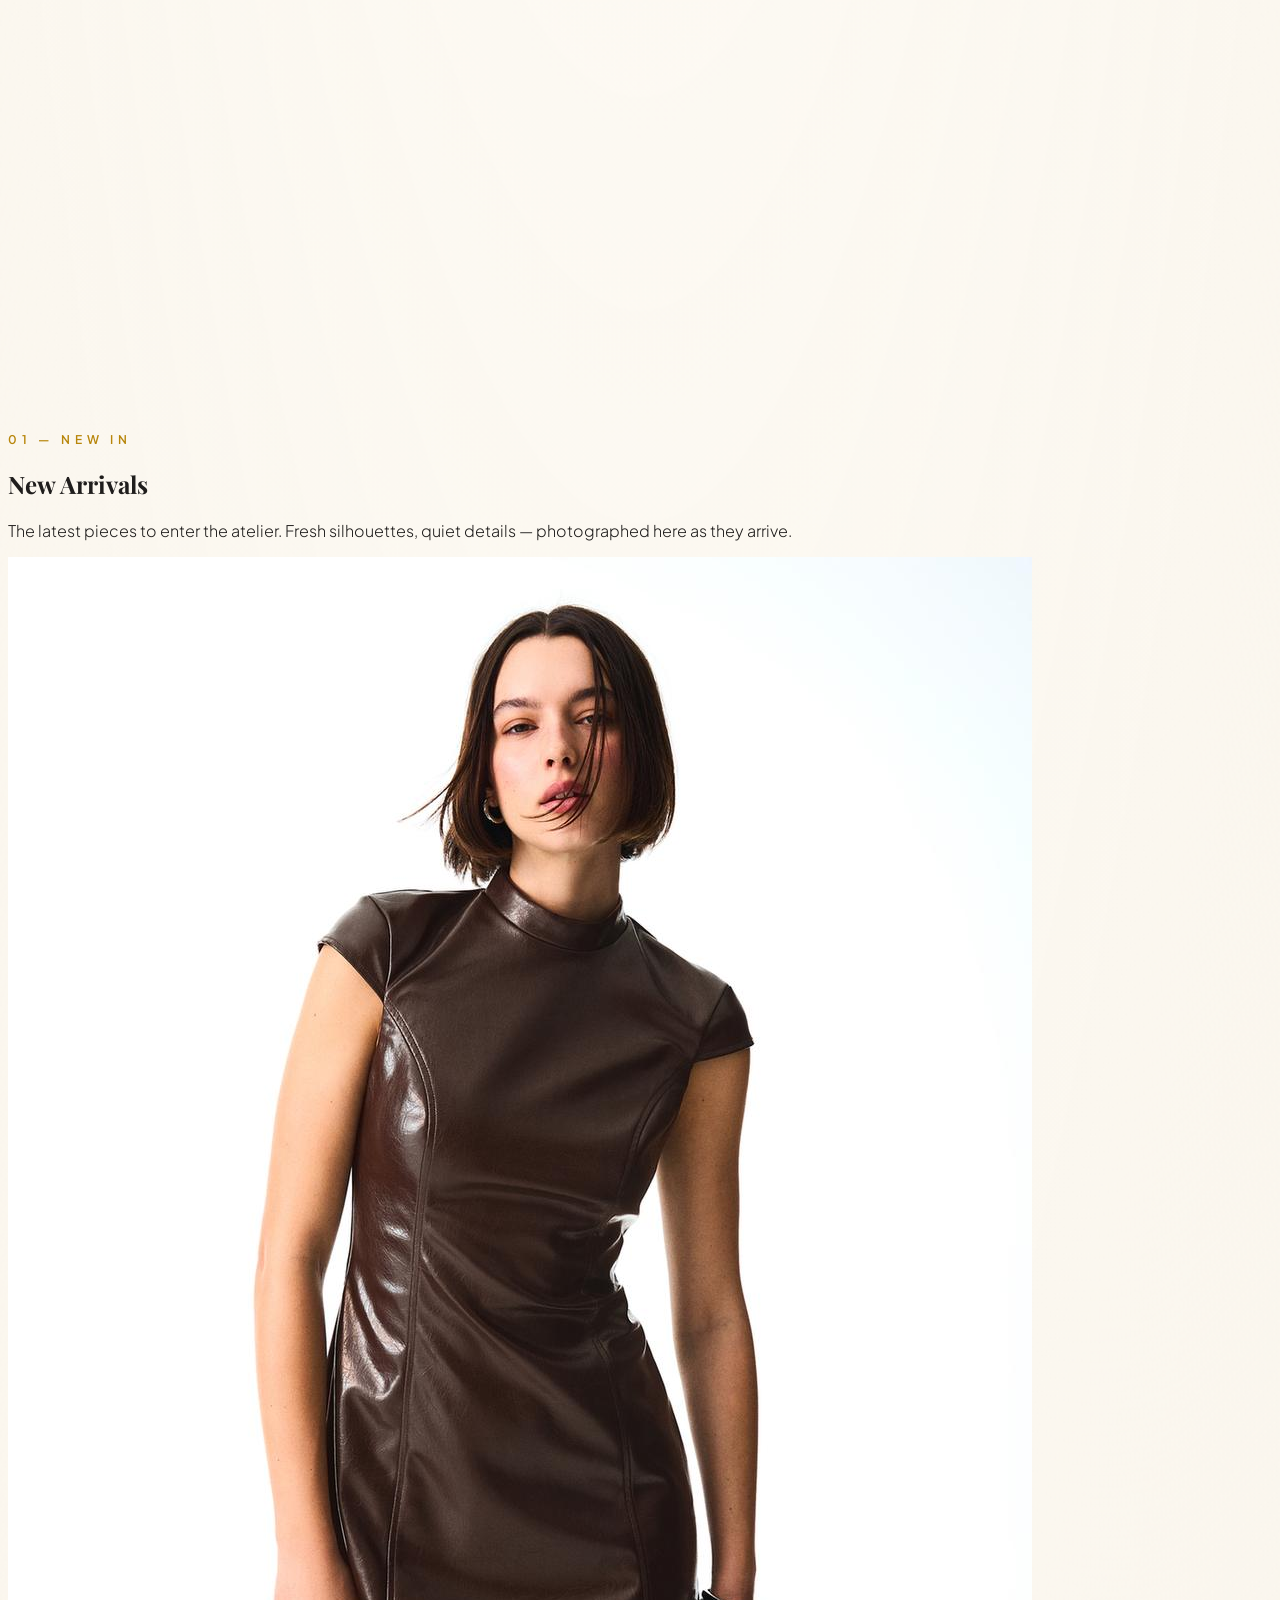
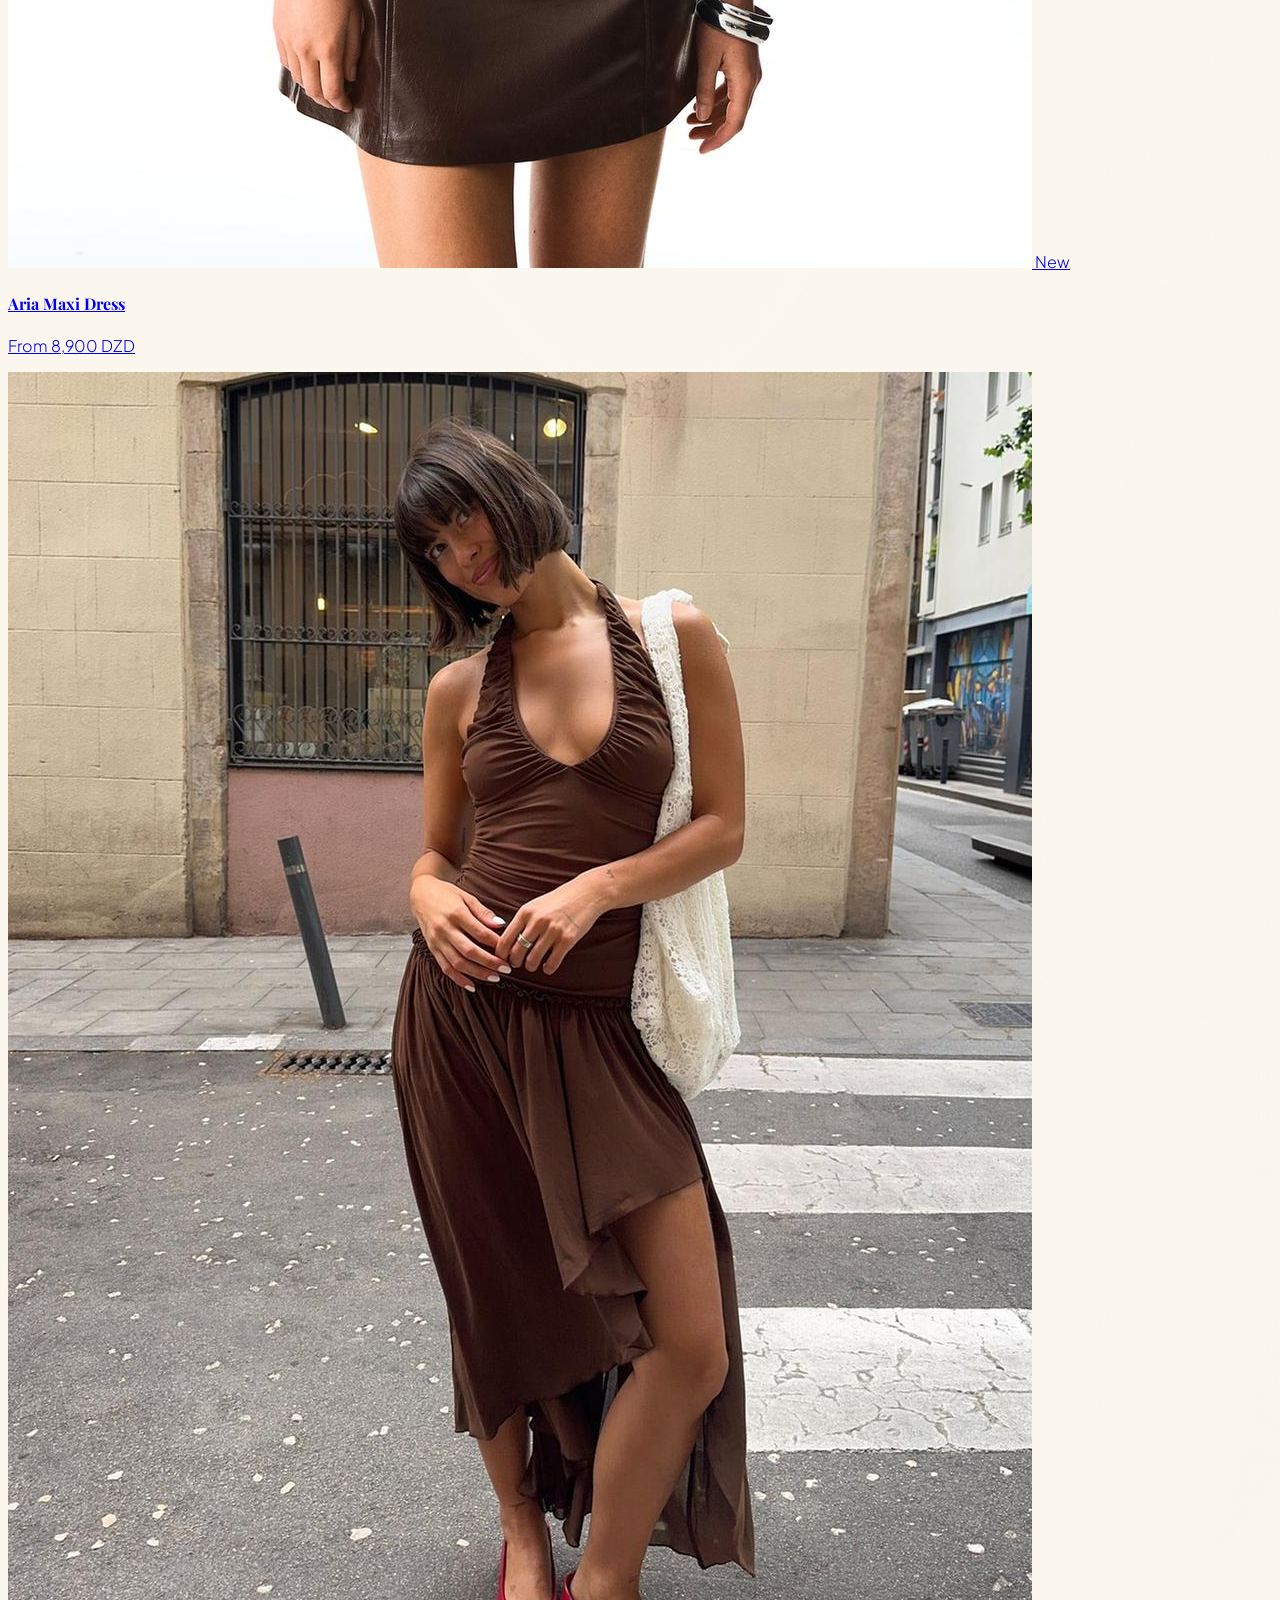
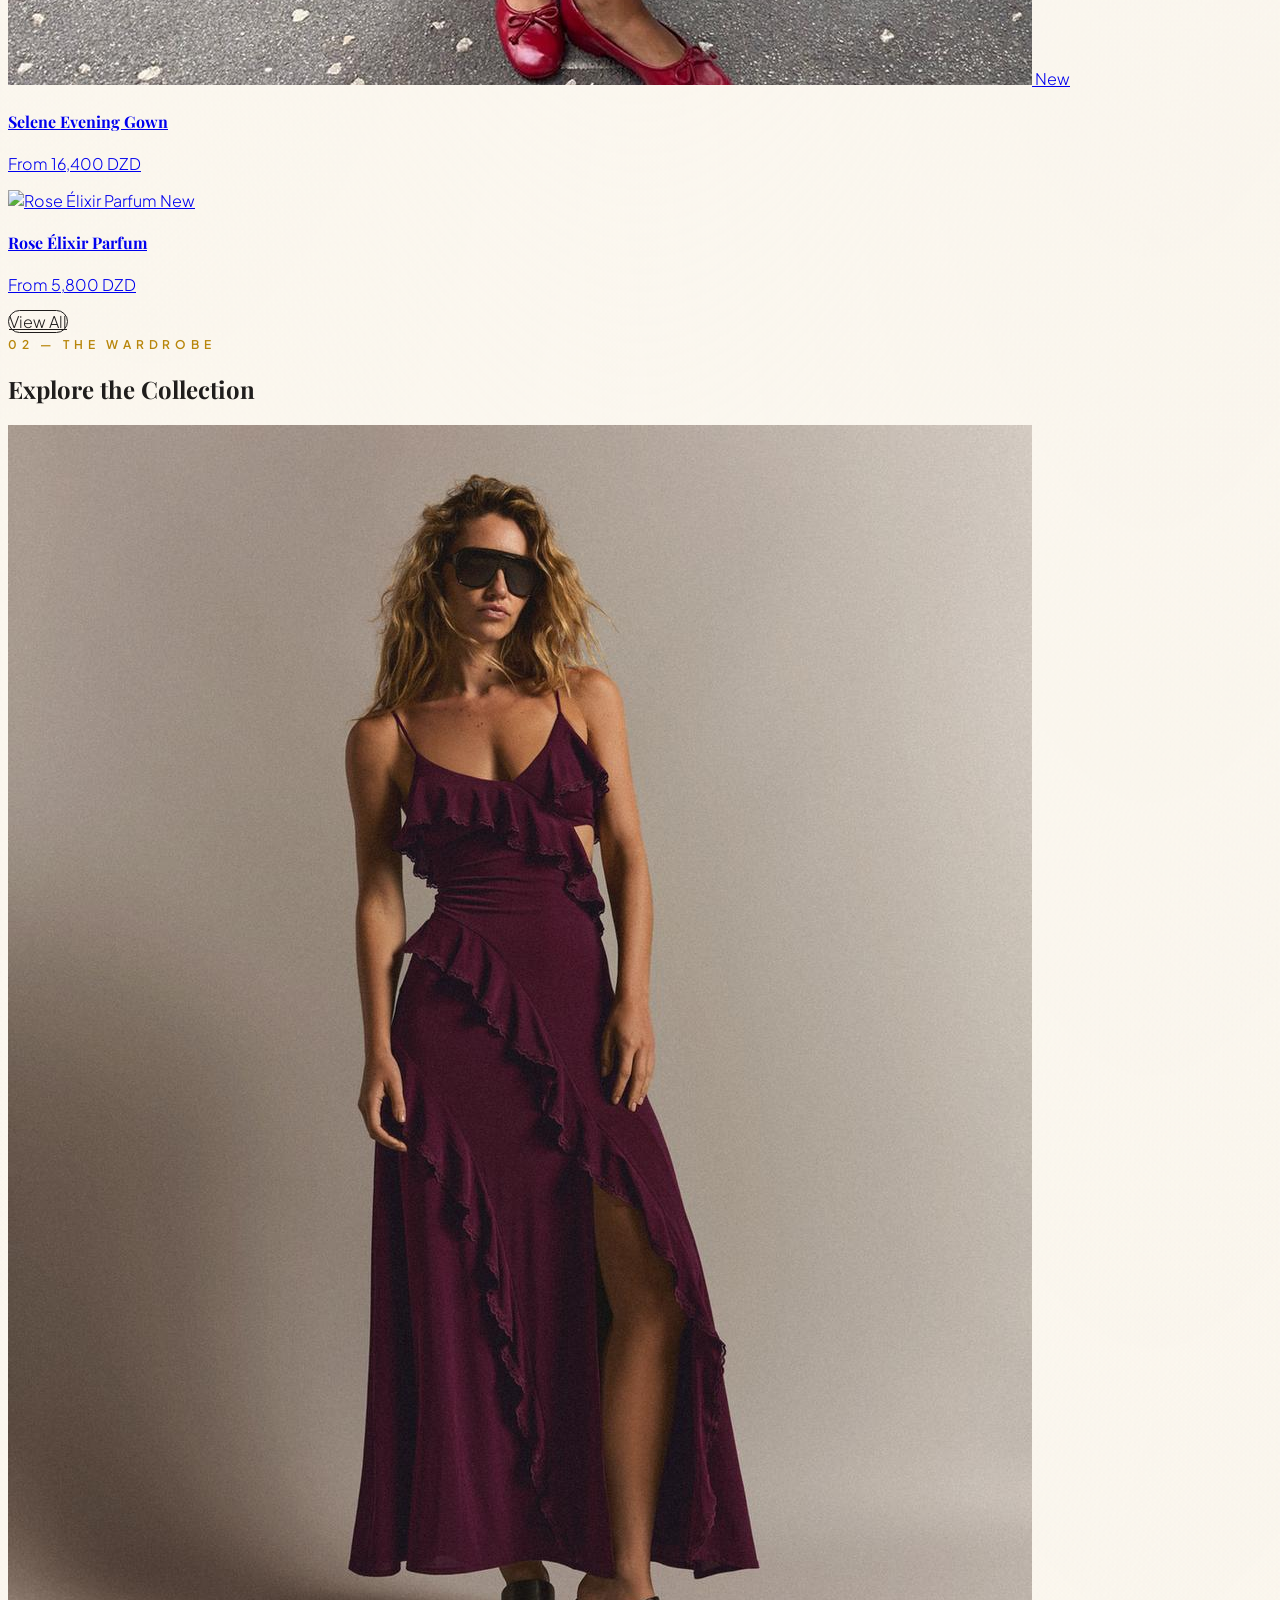
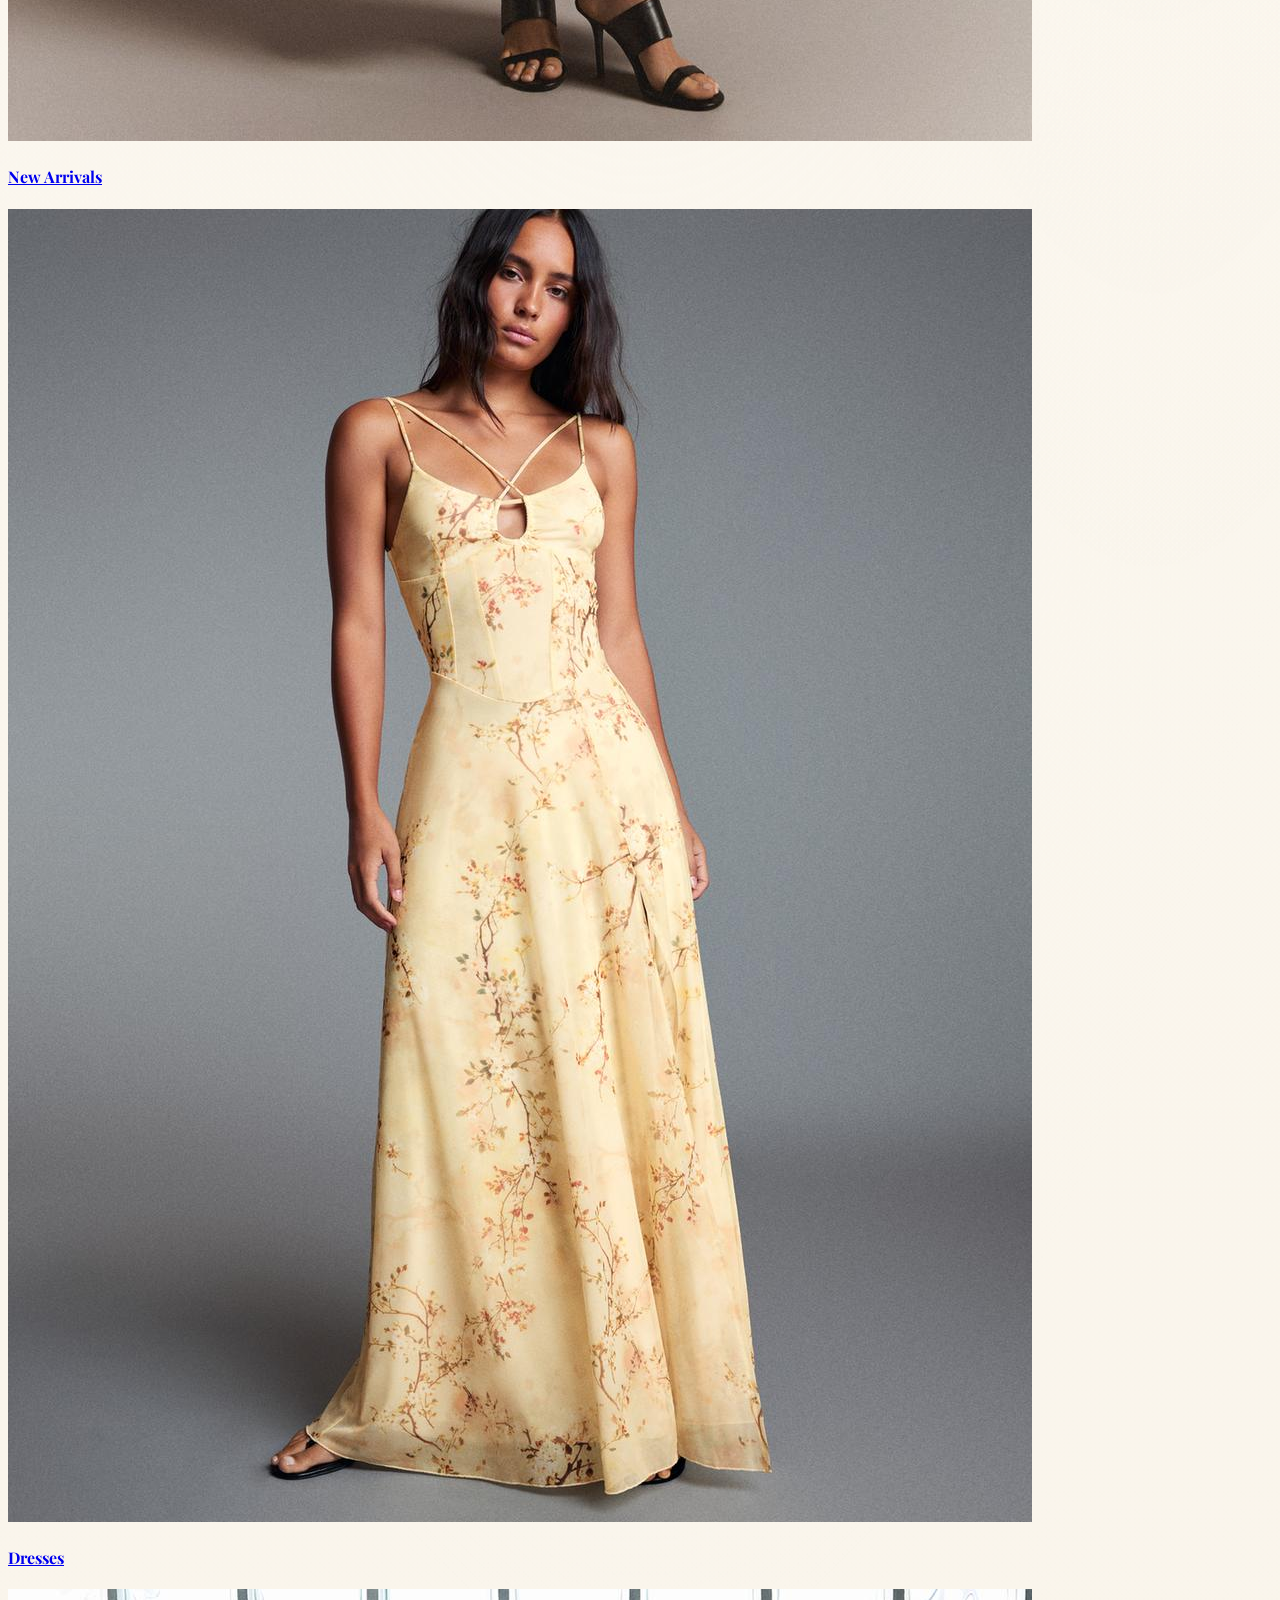
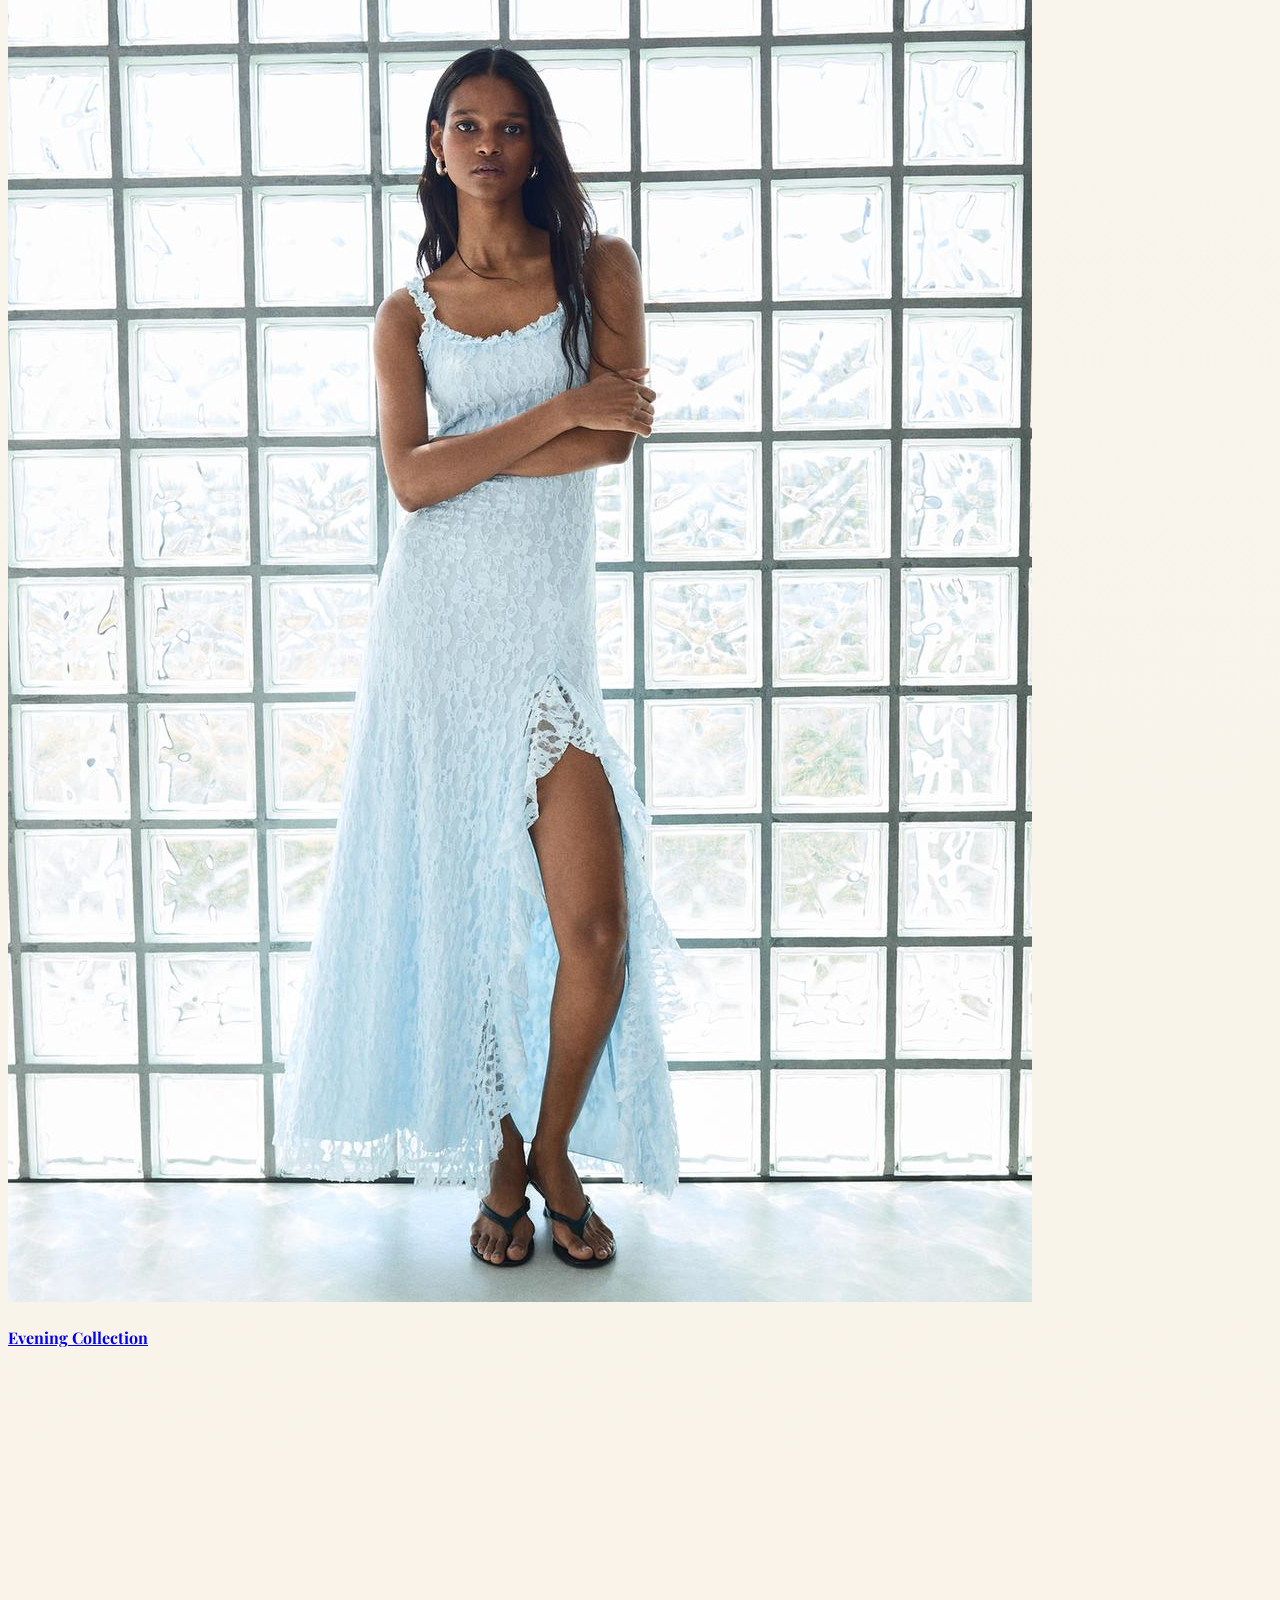
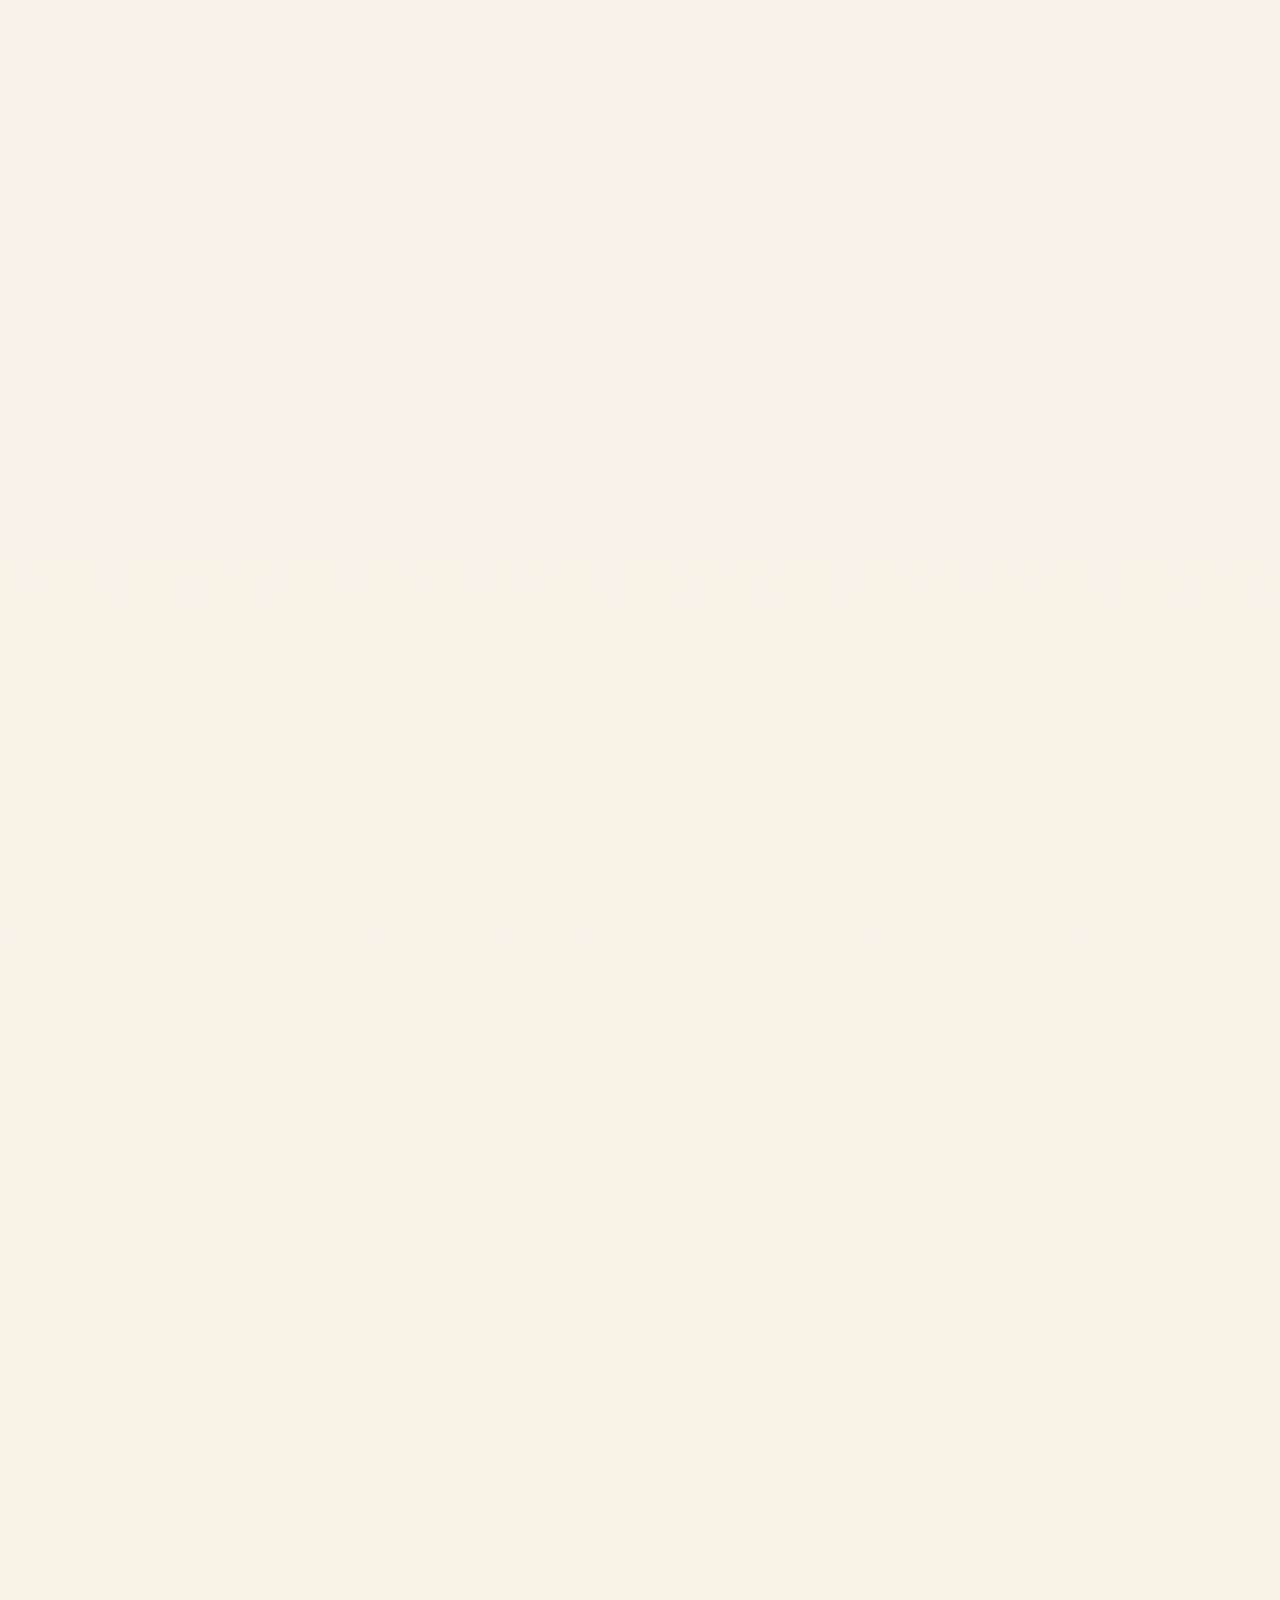
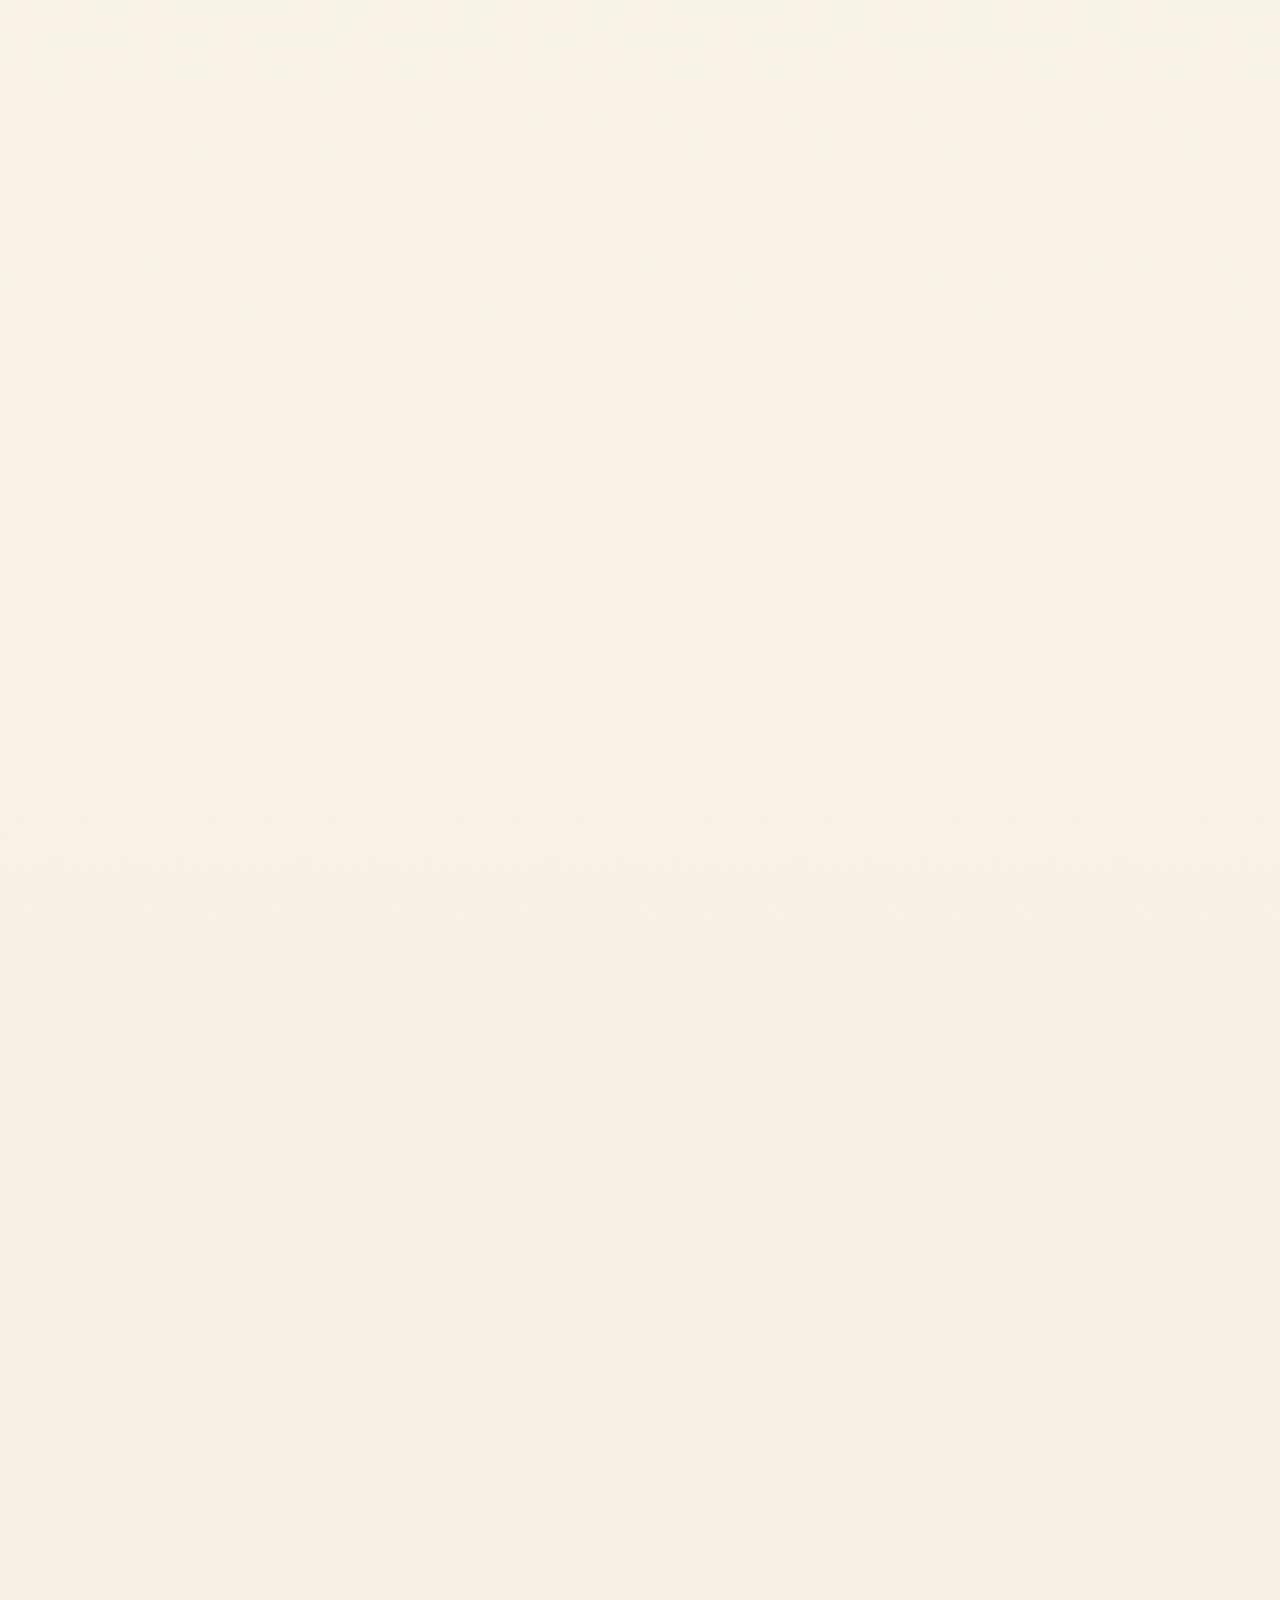
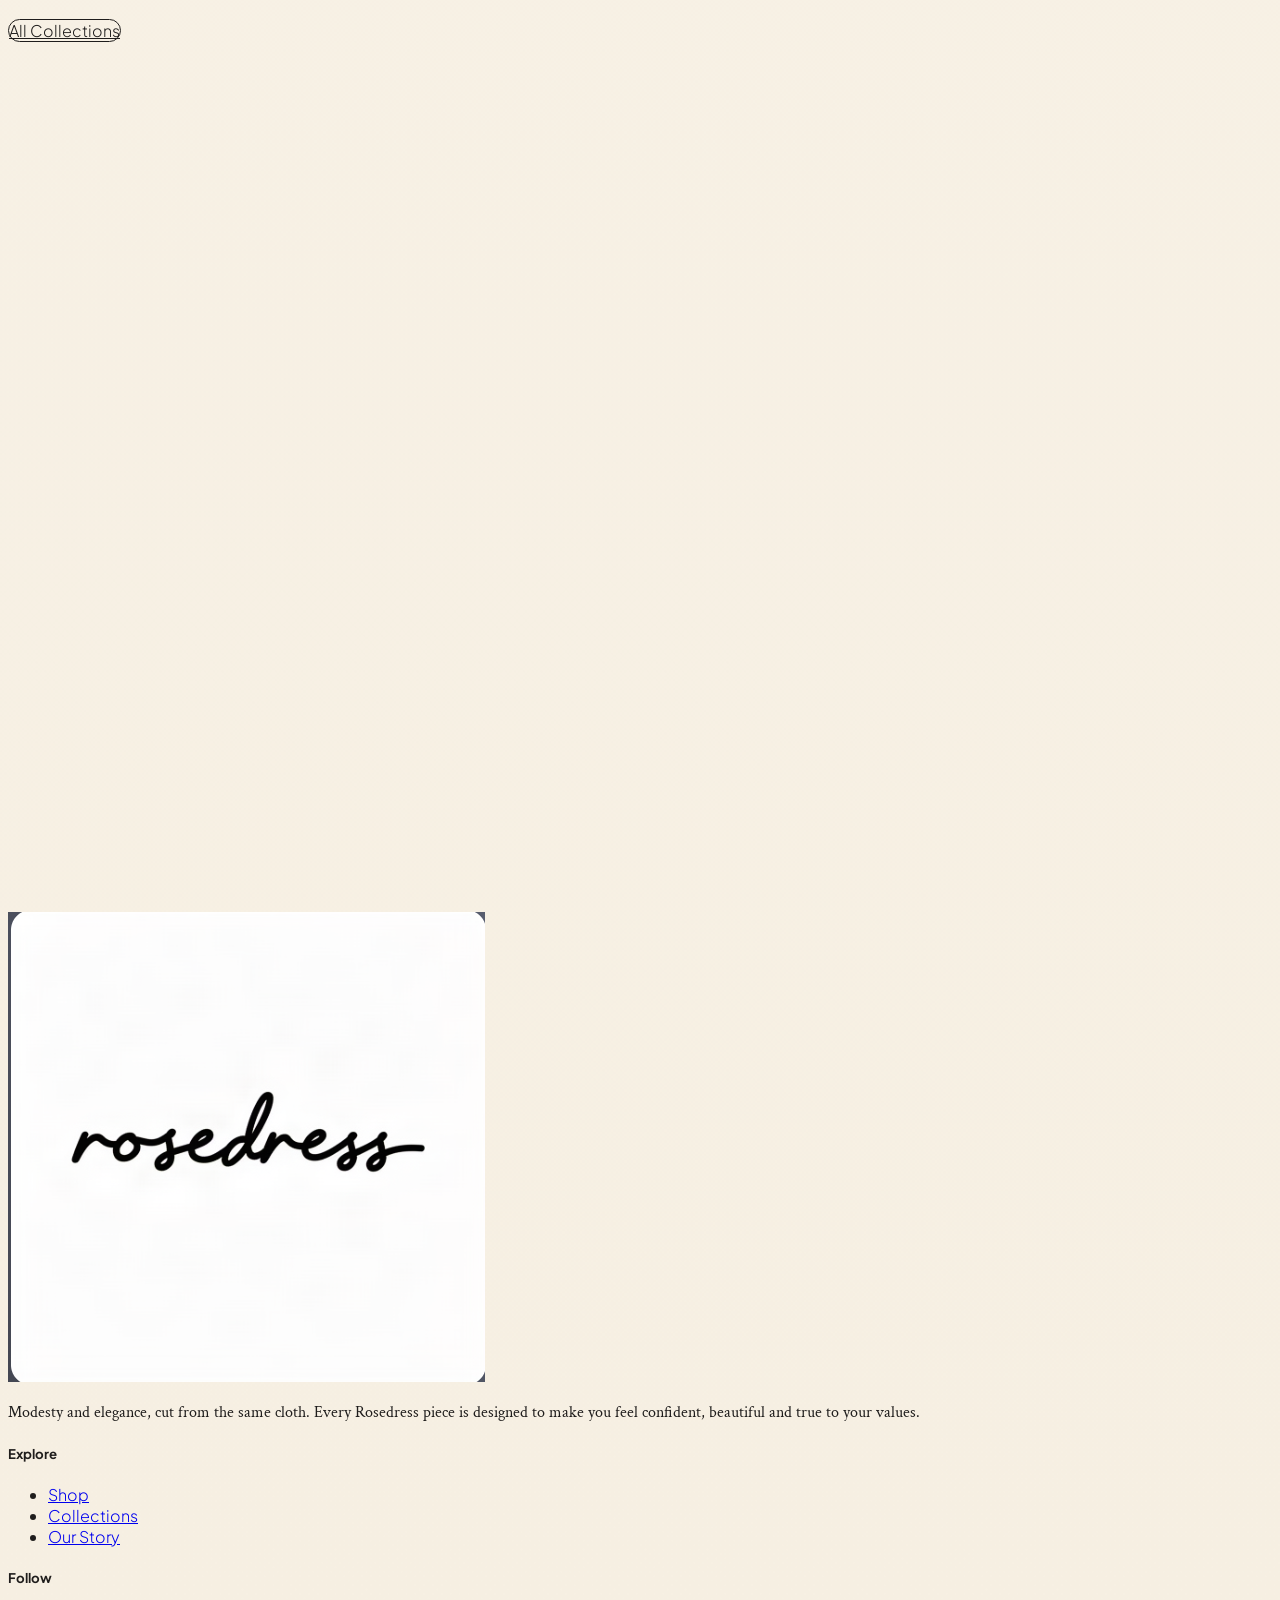
==== commit 6e661317: "Use Stradivarius photo as hero background behind scrolling wordmark" ====
--- a/index.html
+++ b/index.html
@@ -14,12 +14,12 @@
   /* ===== Scroll-pinned hero (adapted from MAISON template) ===== */
   .scroll-hero{ position:relative; height:340vh; }
   .hero-pin{ position:sticky; top:0; height:100vh; width:100%; overflow:hidden; }
-  .hero{ position:relative; width:100%; height:100%; display:flex; }
-  .hero__panel{ position:relative; flex:1 1 50%; height:100%;
-    background-size:cover; background-position:center 20%; will-change:transform, opacity; }
-  .hero__panel::after{ content:""; position:absolute; inset:0; background:rgba(10,10,8,.18); }
-  .hero__panel--left{ background-image:url('images/dress_selene_maxi.jpg'); }
-  .hero__panel--right{ background-image:url('images/hijab_girl1.jpg'); }
+  .hero{ position:relative; width:100%; height:100%; }
+  .hero__bg{ position:absolute; inset:0; width:100%; height:100%;
+    background:url('images/48179872715b-stradivarius.jpg') center 20% / cover no-repeat;
+    will-change:transform, opacity; }
+  .hero__bg::after{ content:""; position:absolute; inset:0;
+    background:linear-gradient(180deg, rgba(10,10,8,.24) 0%, rgba(10,10,8,.12) 45%, rgba(10,10,8,.32) 100%); }
 
   .hero-veil{ position:absolute; inset:0; background:#fbf7ef; opacity:0; z-index:15;
     pointer-events:none; will-change:opacity; }
@@ -66,8 +66,7 @@
 <section class="scroll-hero" id="scrollHero">
   <div class="hero-pin">
     <div class="hero">
-      <div class="hero__panel hero__panel--left" data-layer="panel"></div>
-      <div class="hero__panel hero__panel--right" data-layer="panel"></div>
+      <div class="hero__bg" data-layer="panel"></div>
     </div>
 
     <div class="hero-veil" data-layer="veil"></div>
--- a/css/global.css
+++ b/css/global.css
@@ -9,9 +9,10 @@
 html{ scroll-behavior:smooth; }
 body{
   background:
-    radial-gradient(80% 60% at 12% 0%, rgba(214,162,74,.14) 0%, transparent 55%),
-    radial-gradient(70% 55% at 90% 8%, rgba(183,161,132,.18) 0%, transparent 55%),
-    linear-gradient(165deg,#fbf7ef 0%, #f3ece0 50%, #efe3d0 100%);
+    radial-gradient(110% 60% at 50% 0%, rgba(255,253,249,.9) 0%, rgba(251,247,239,1) 55%, transparent 100%),
+    radial-gradient(140% 90% at 12% 0%, rgba(214,162,74,.09) 0%, transparent 55%),
+    radial-gradient(120% 80% at 90% 10%, rgba(183,161,132,.1) 0%, transparent 55%),
+    linear-gradient(180deg,#fdfaf4 0%, #fbf7ef 45%, #f6efe2 100%);
   color:var(--dark);
   font-family:'Plus Jakarta Sans',sans-serif; font-weight:300;
 }
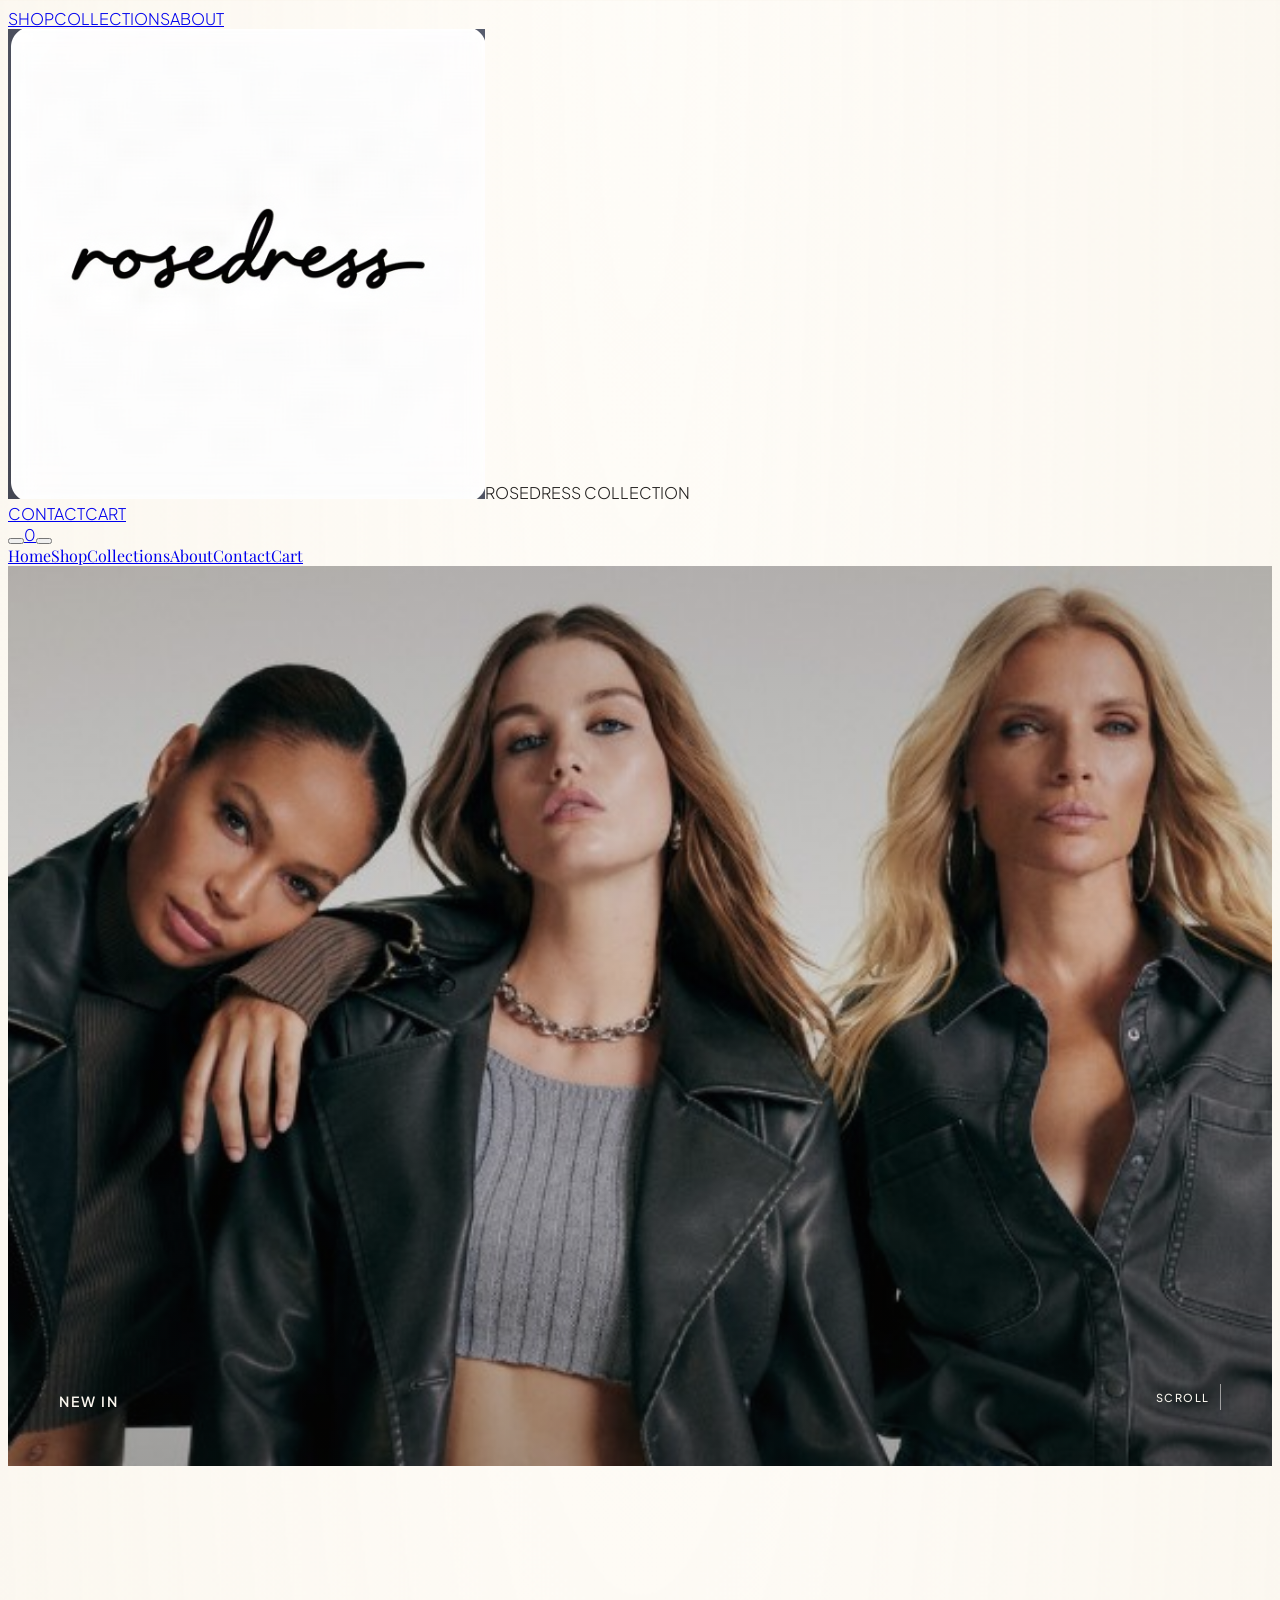
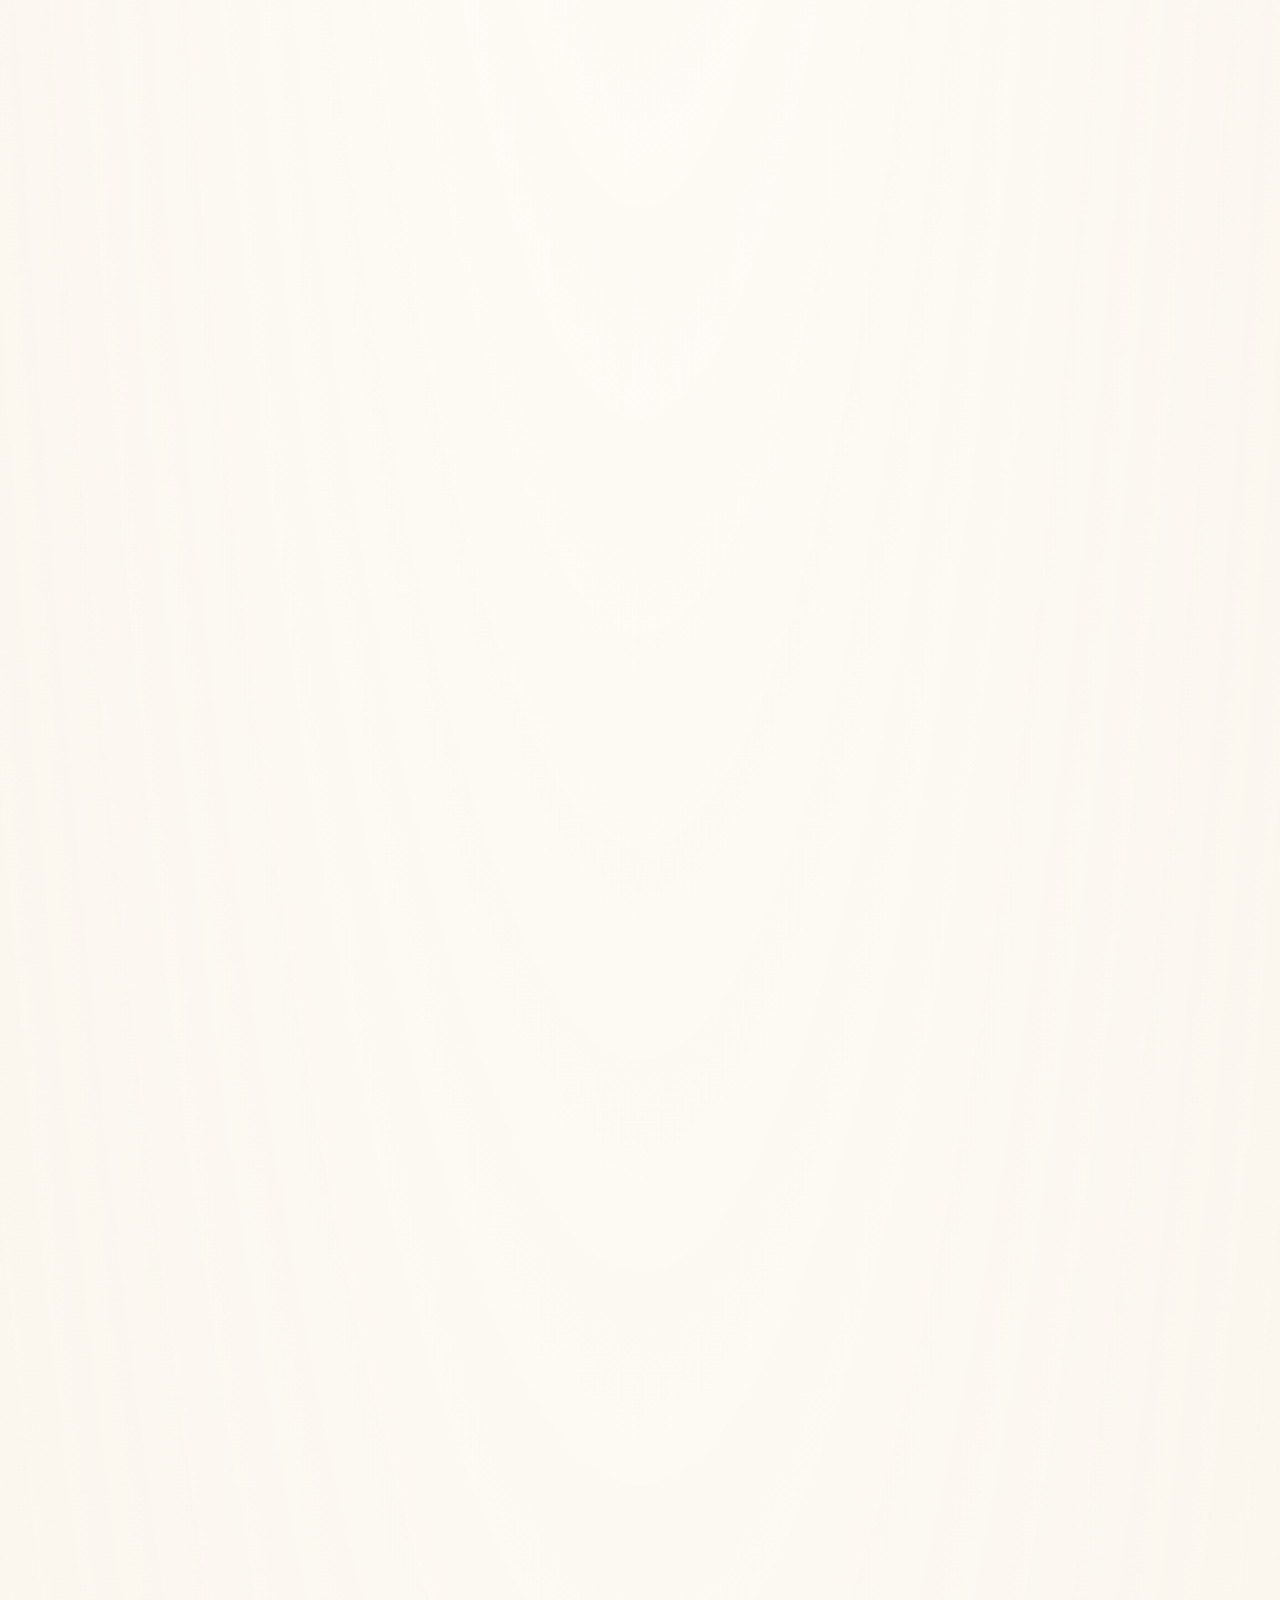
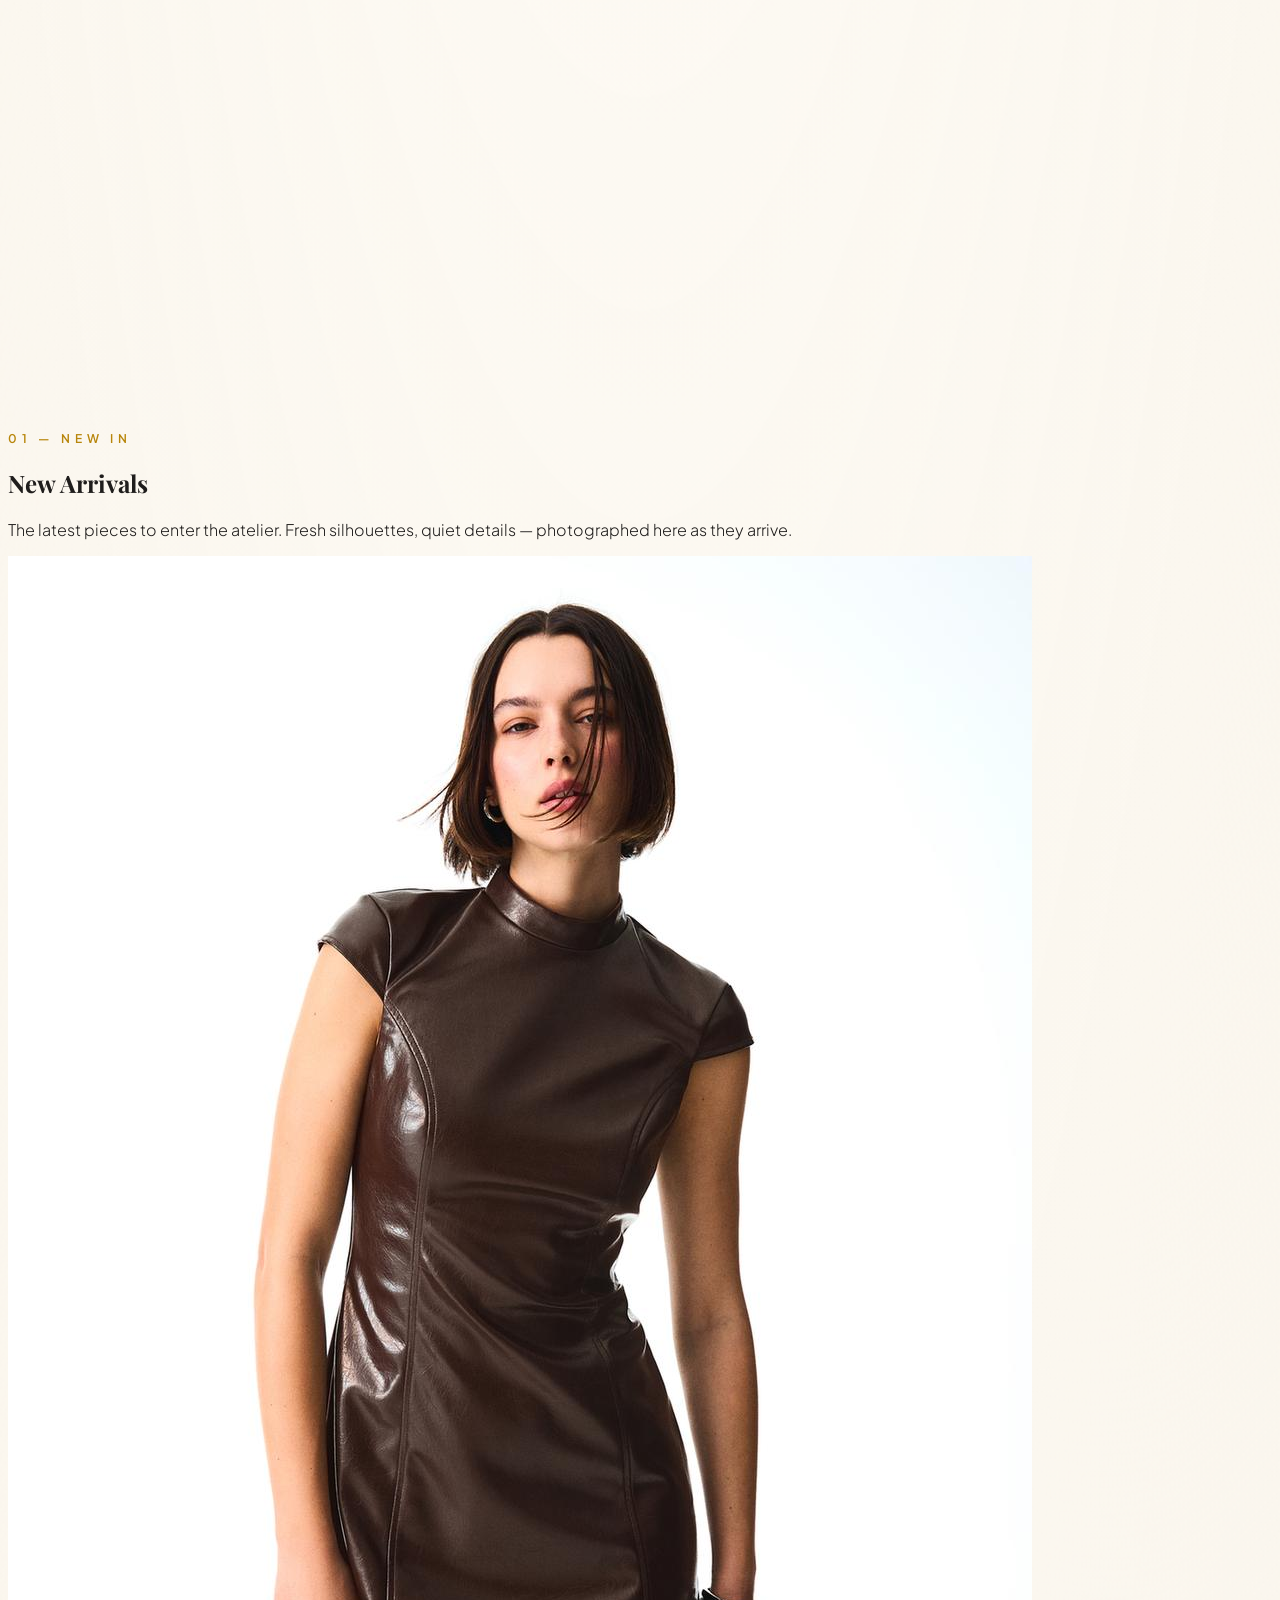
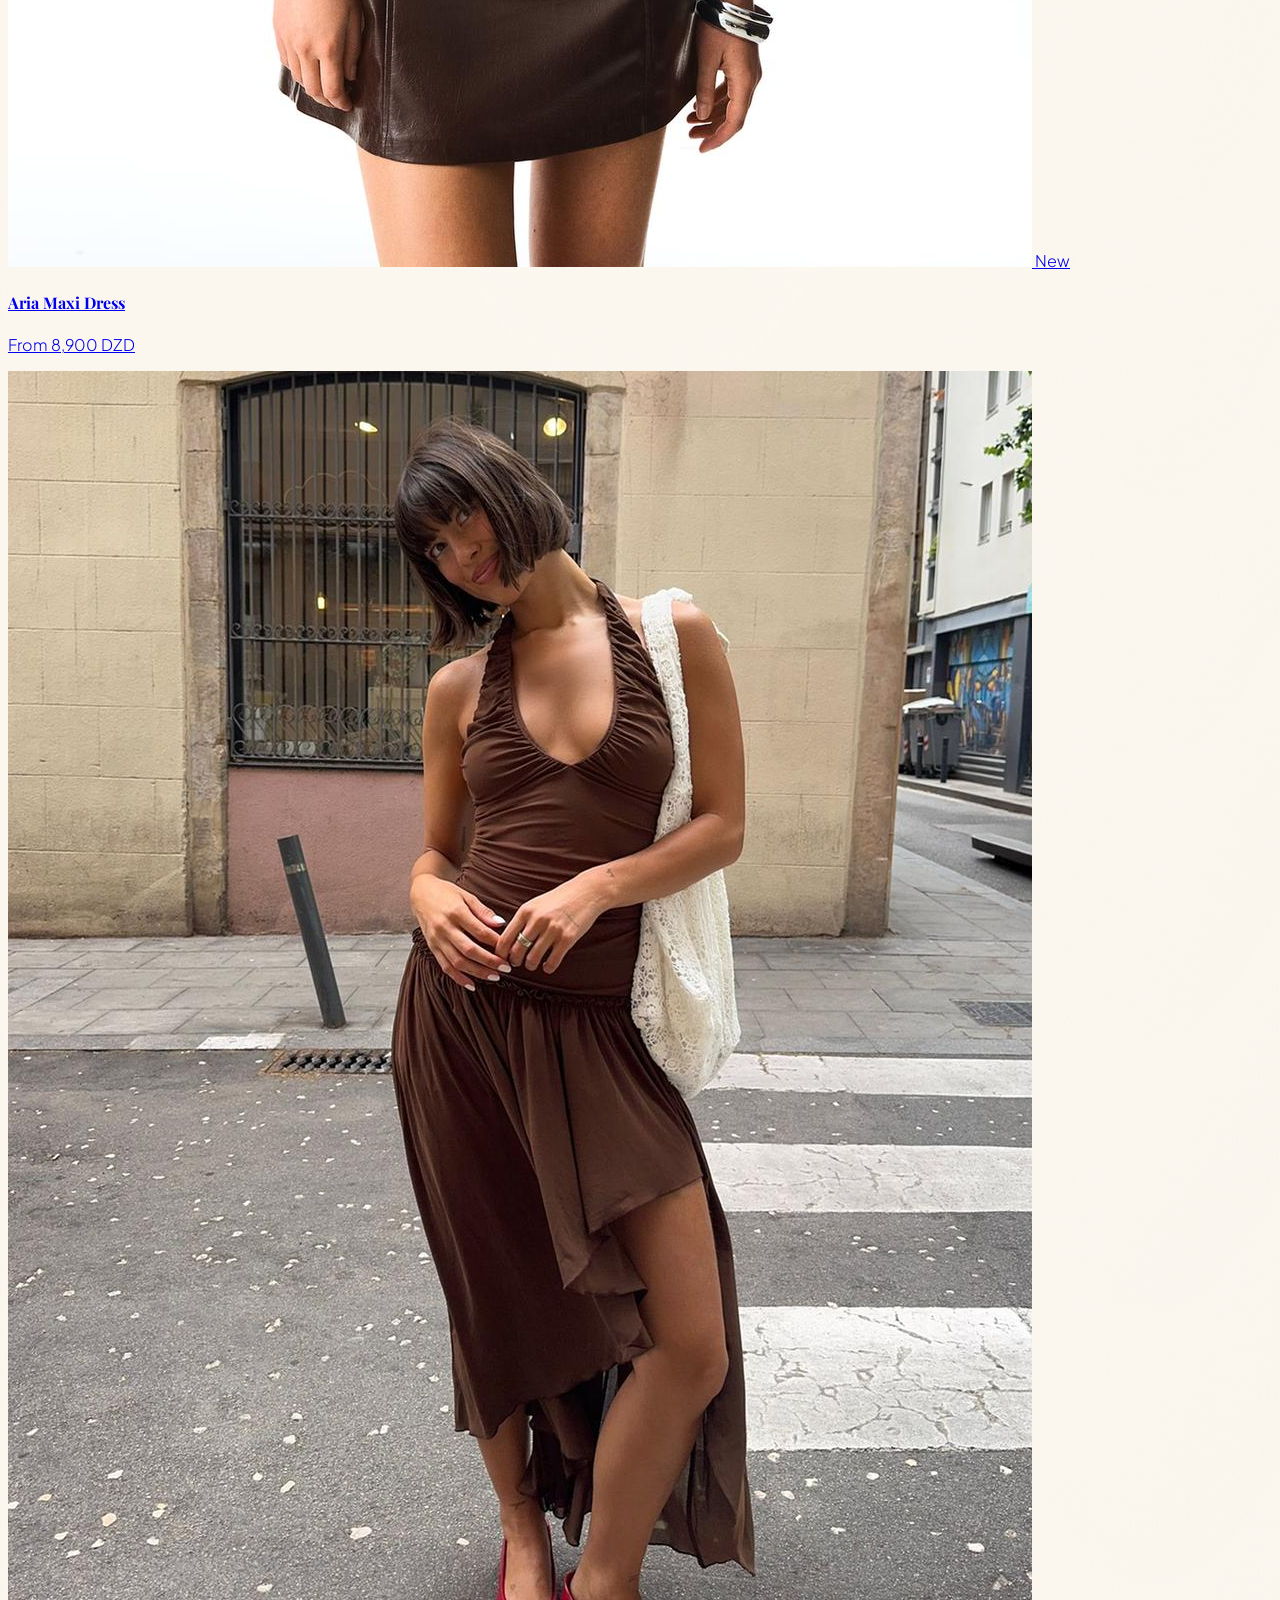
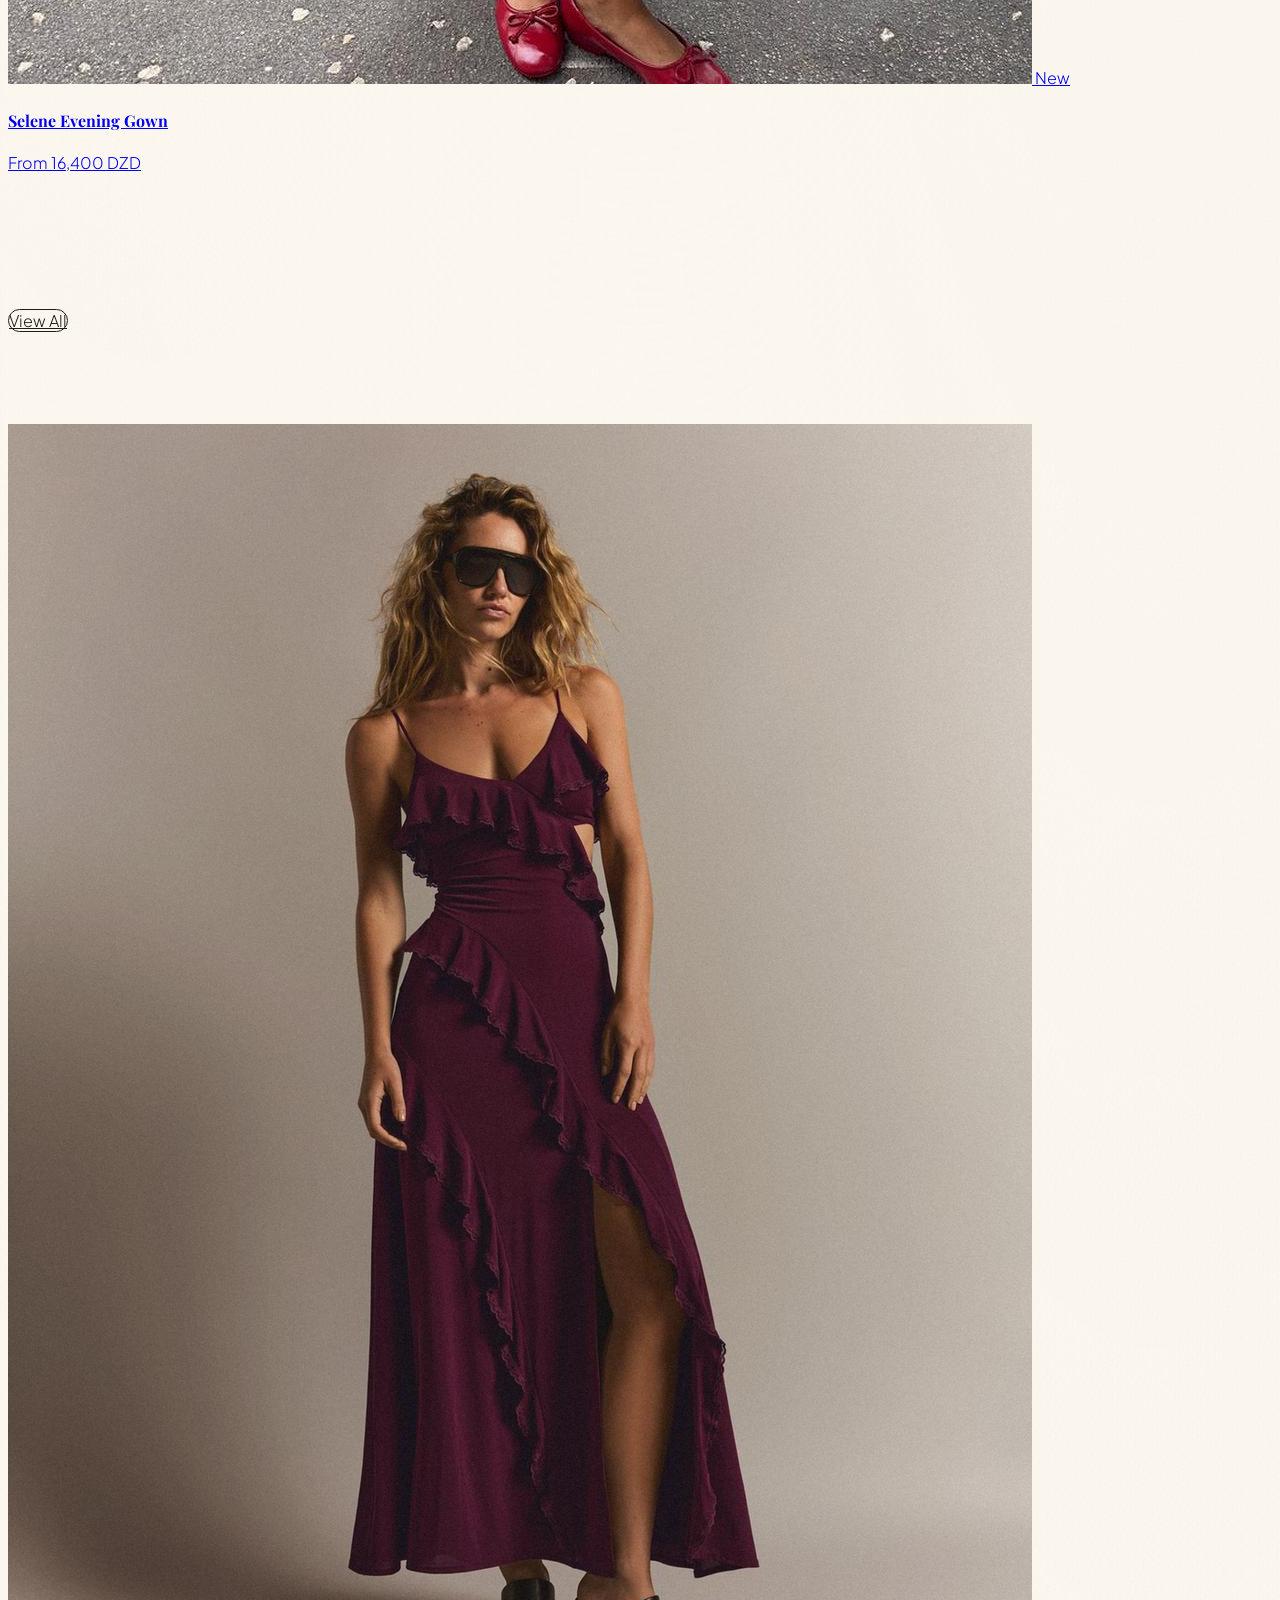
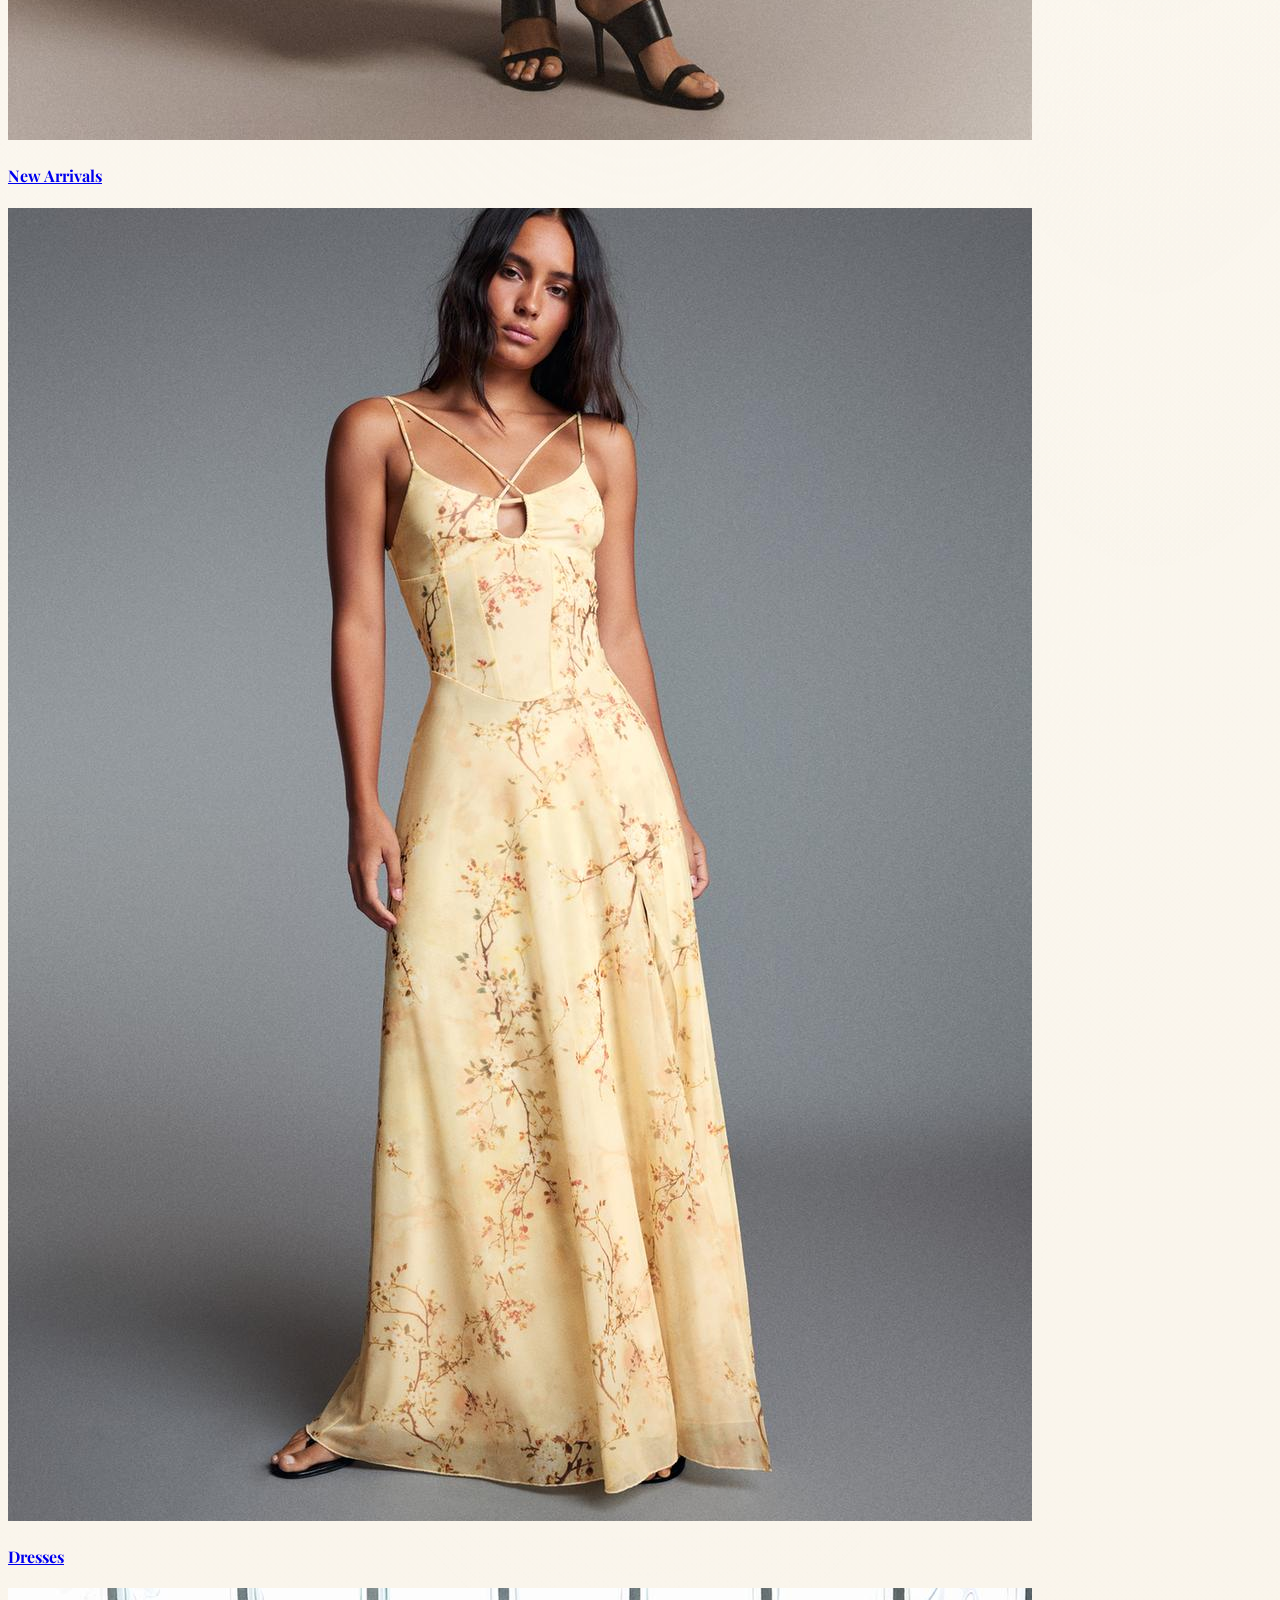
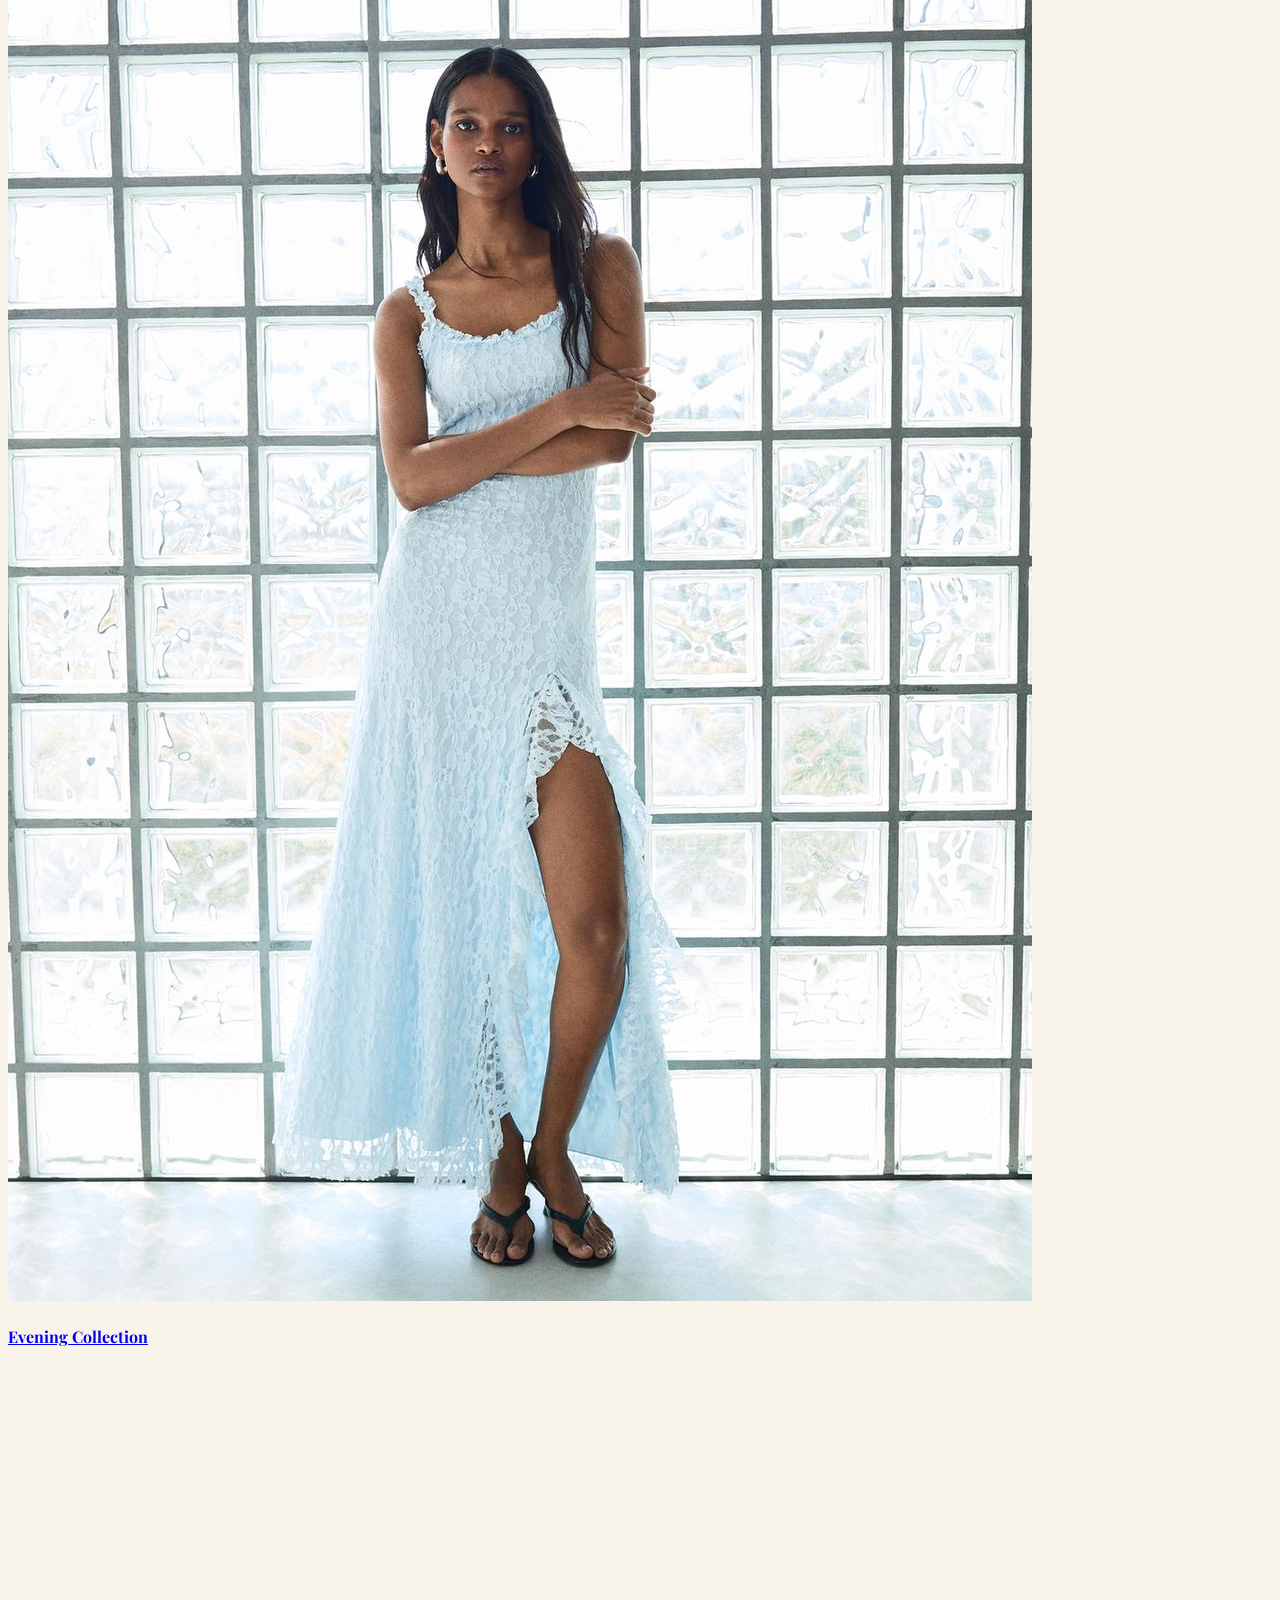
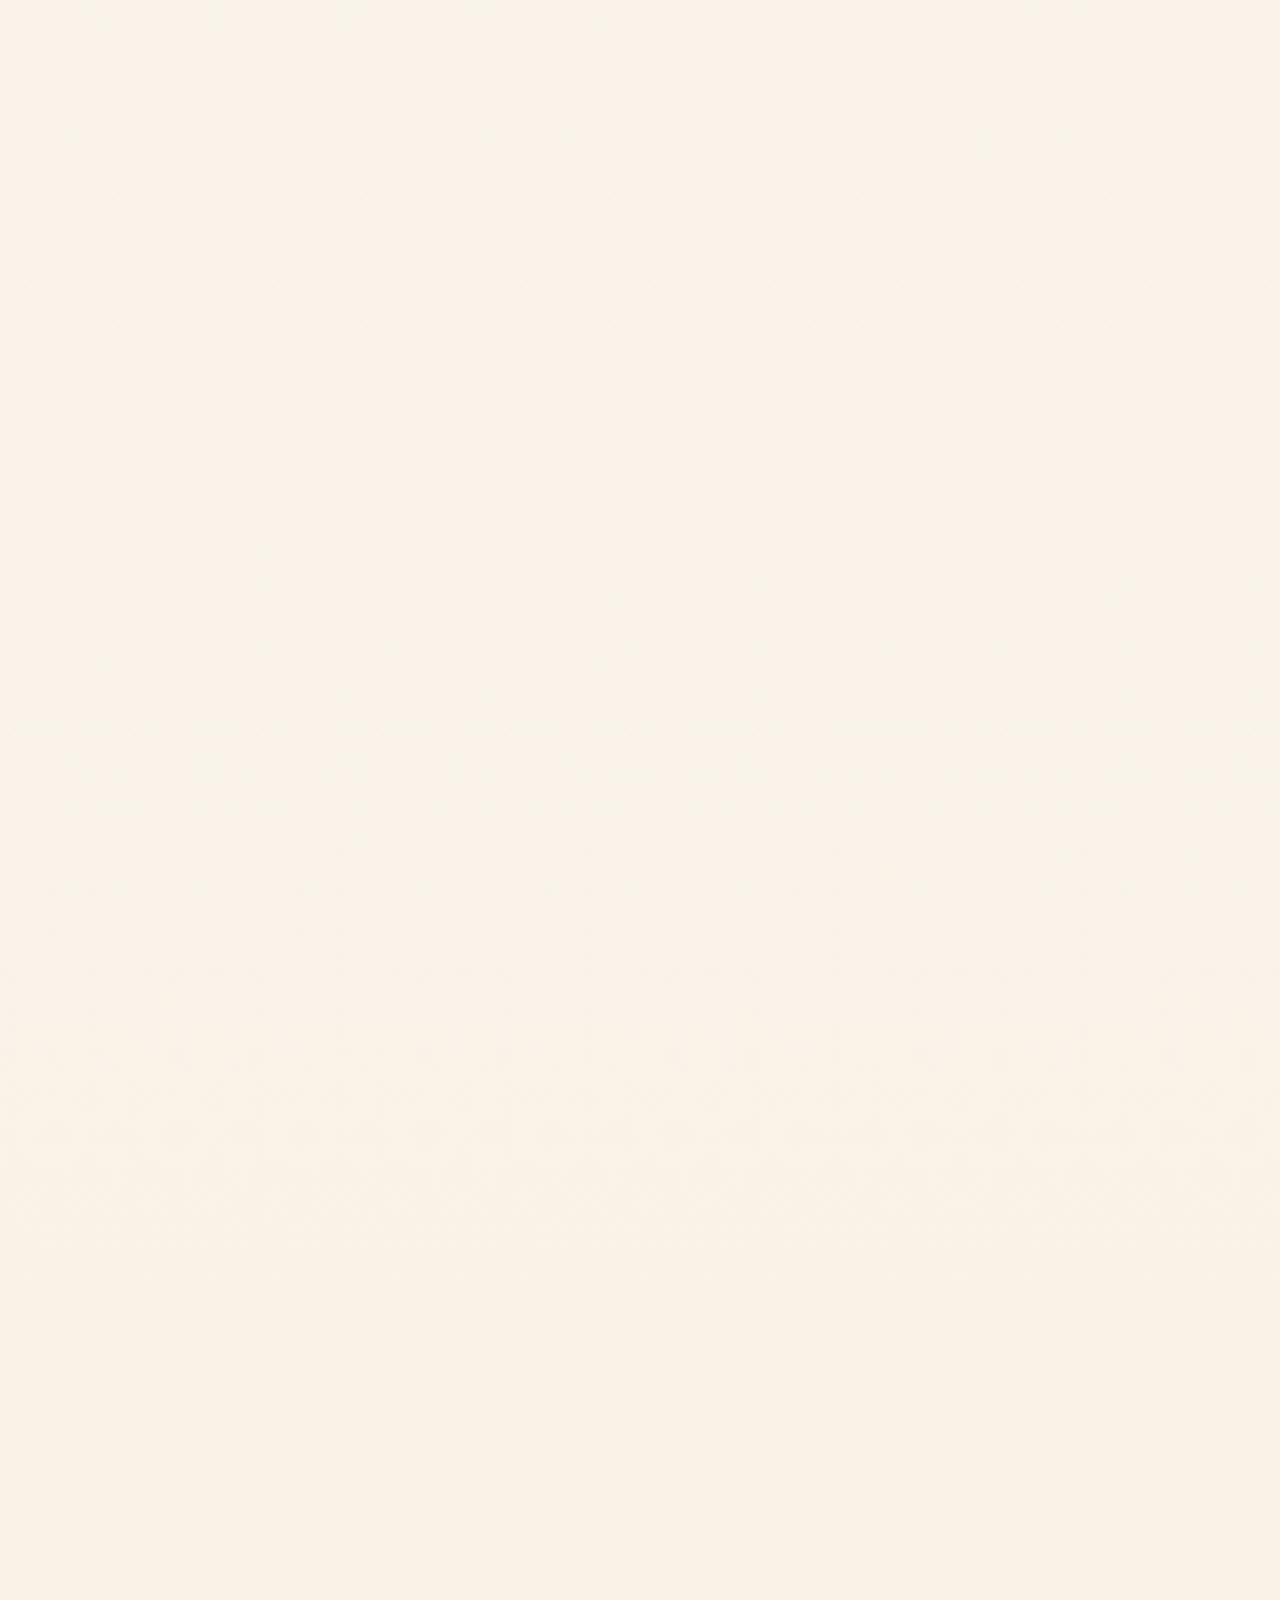
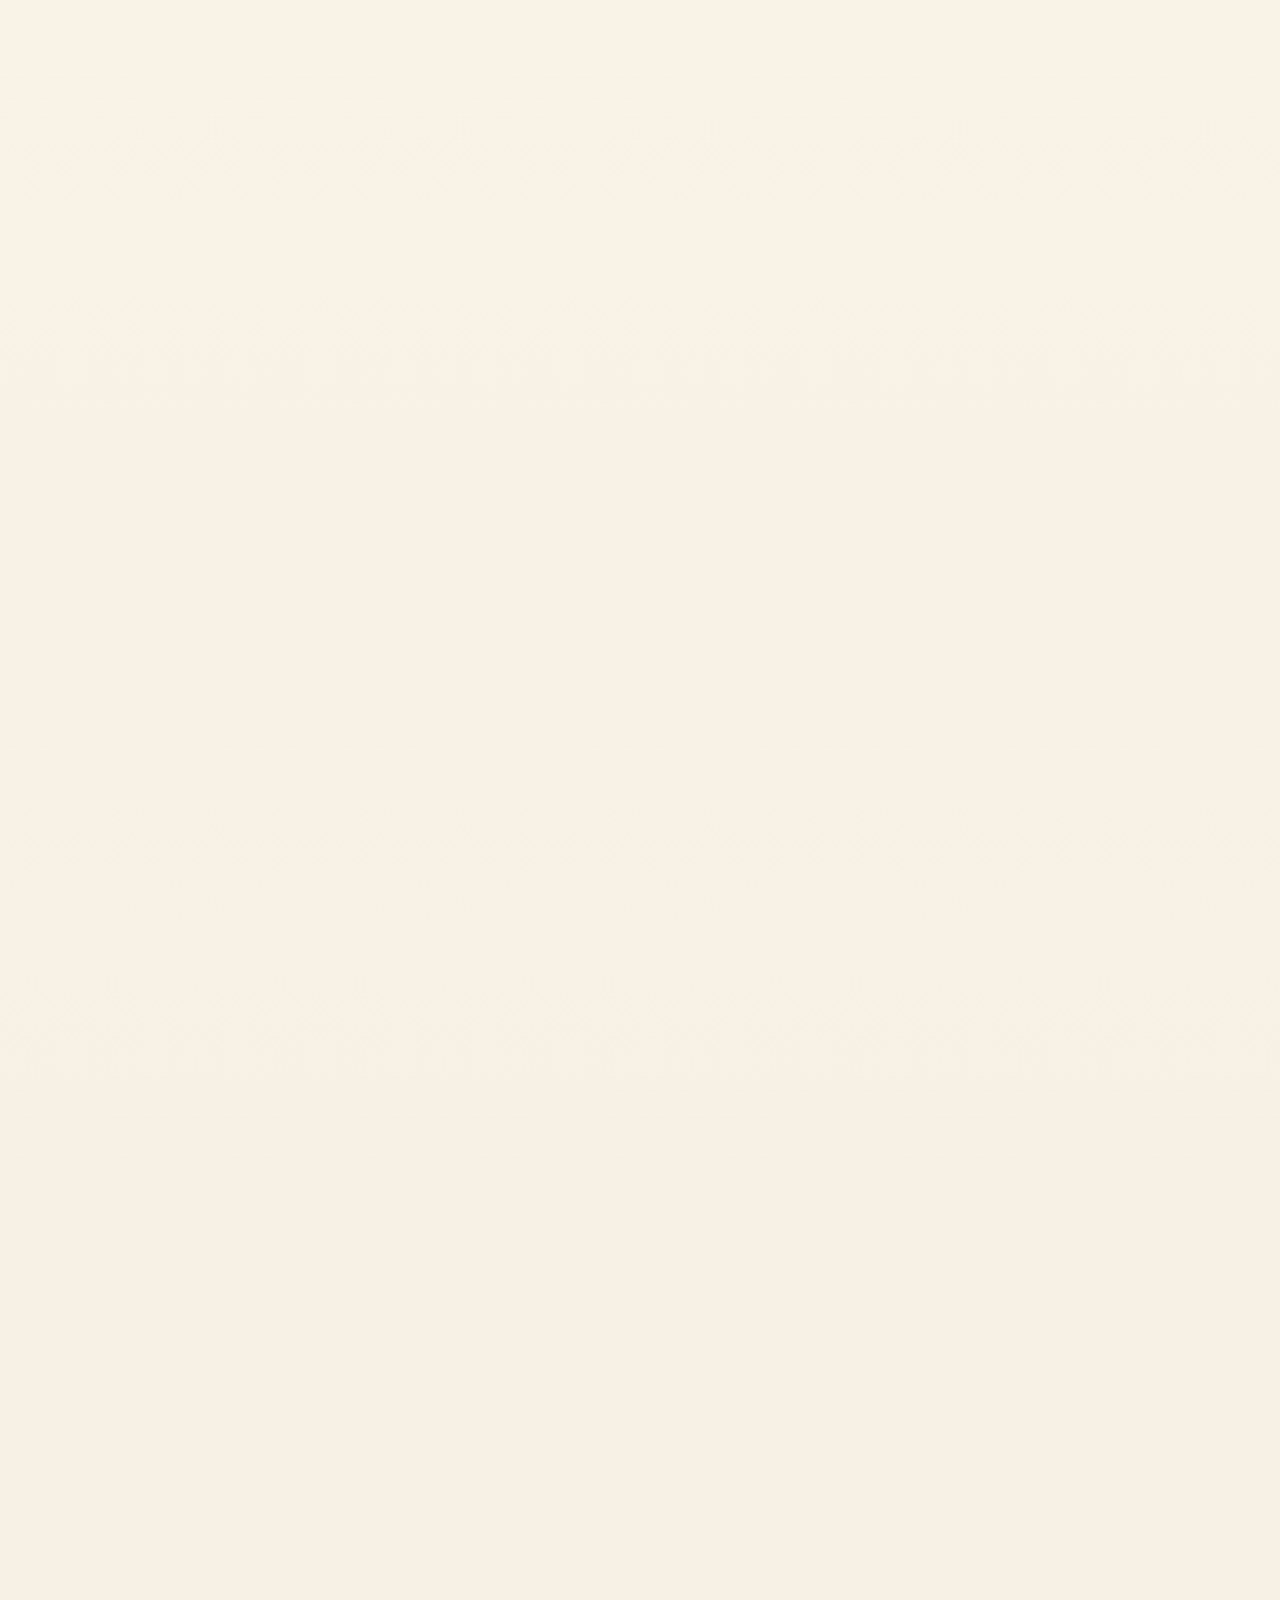
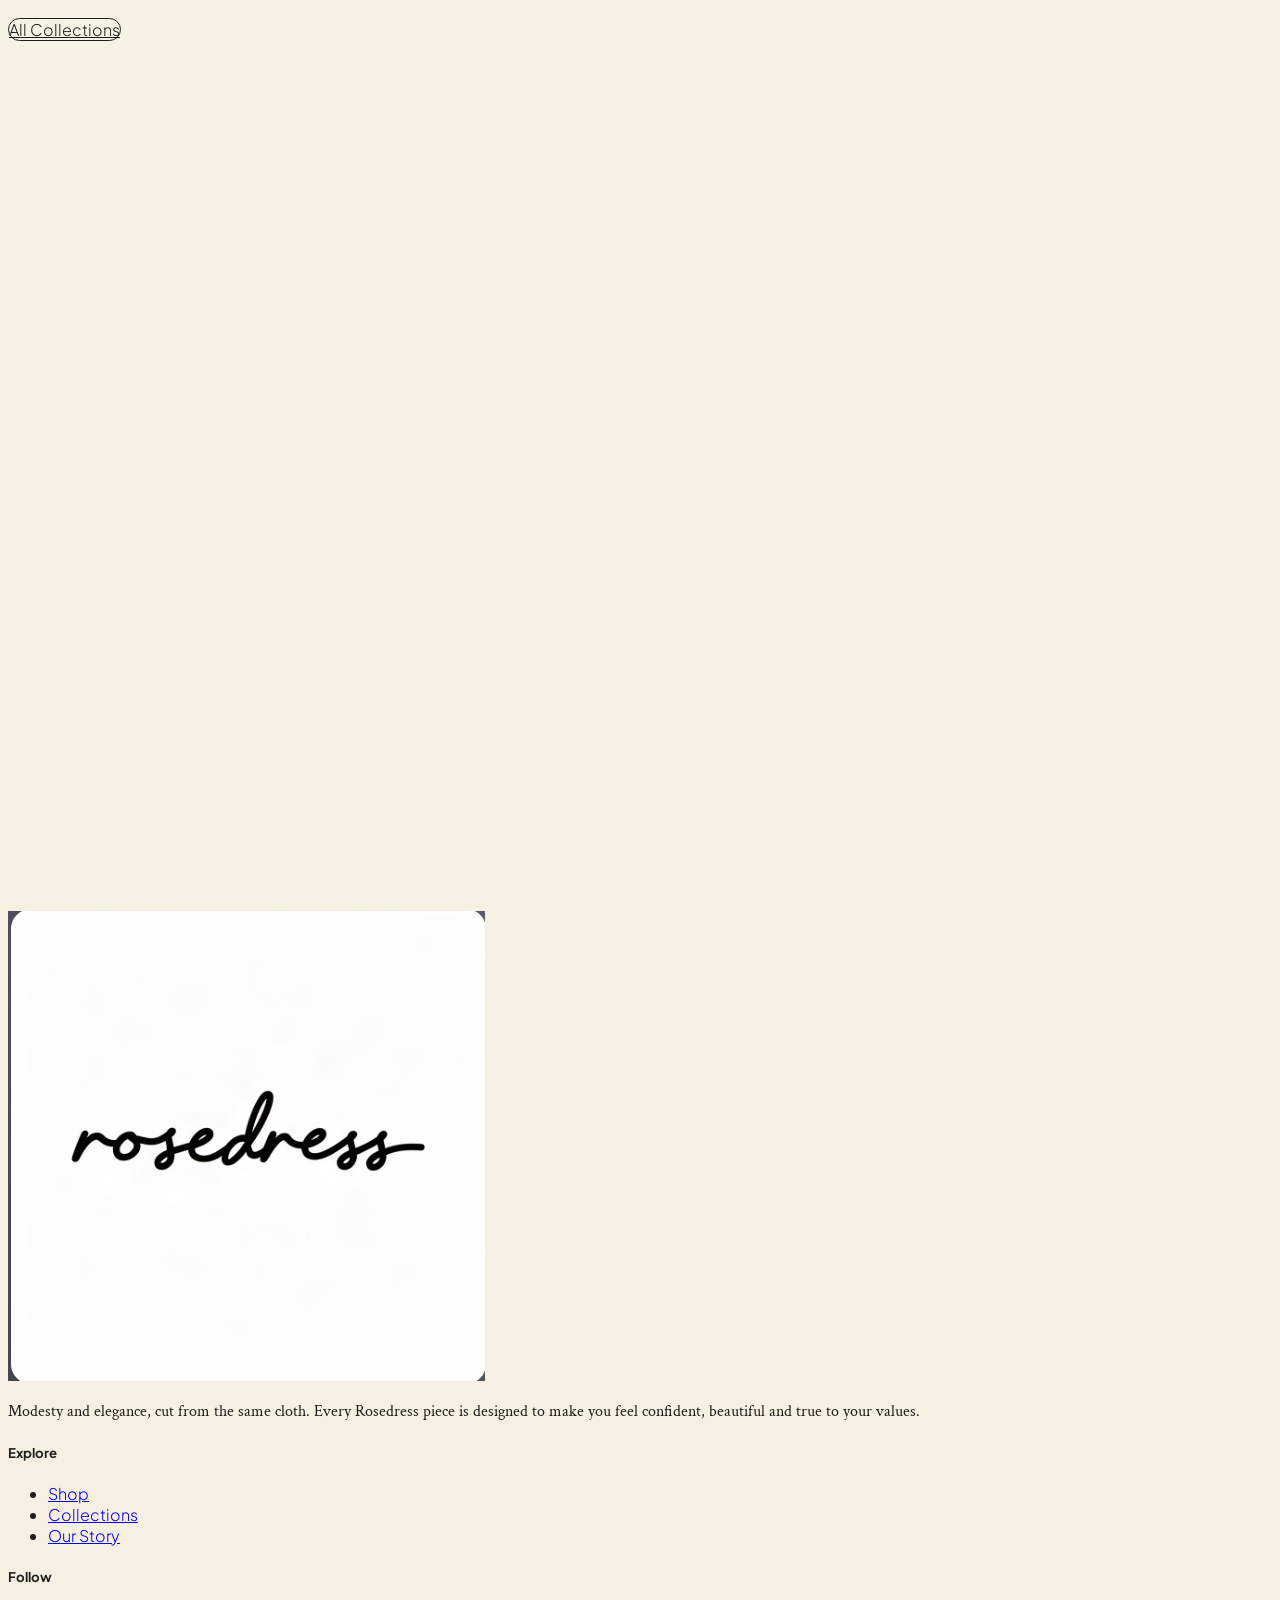
==== commit 7a94c080: "Use portrait hero image on mobile so it fills the screen" ====
--- a/index.html
+++ b/index.html
@@ -50,6 +50,7 @@
   }
   @media (max-width:640px){
     .scroll-hero{ height:280vh; }
+    .hero__bg{ background:url('images/dress_selene_maxi.jpg') center 20% / cover no-repeat; }
     .tag{ bottom:44px; font-size:12px; }
     .scroll-cue{ display:none; }
   }
--- a/css/global.css
+++ b/css/global.css
@@ -44,7 +44,6 @@
 }
 .nav-link:hover::after{ width:100%; }
 .nav-fixed{ transition:box-shadow .4s ease, background .4s ease; }
-.nav-fixed.scrolled{ box-shadow:0 10px 30px -18px rgba(31,29,28,.4); }
 #mobileMenu{ transition:opacity .3s ease, visibility .3s ease; }
 
 .product-card{ transition:transform .5s cubic-bezier(.2,.7,.3,1), box-shadow .5s ease; will-change:transform; }
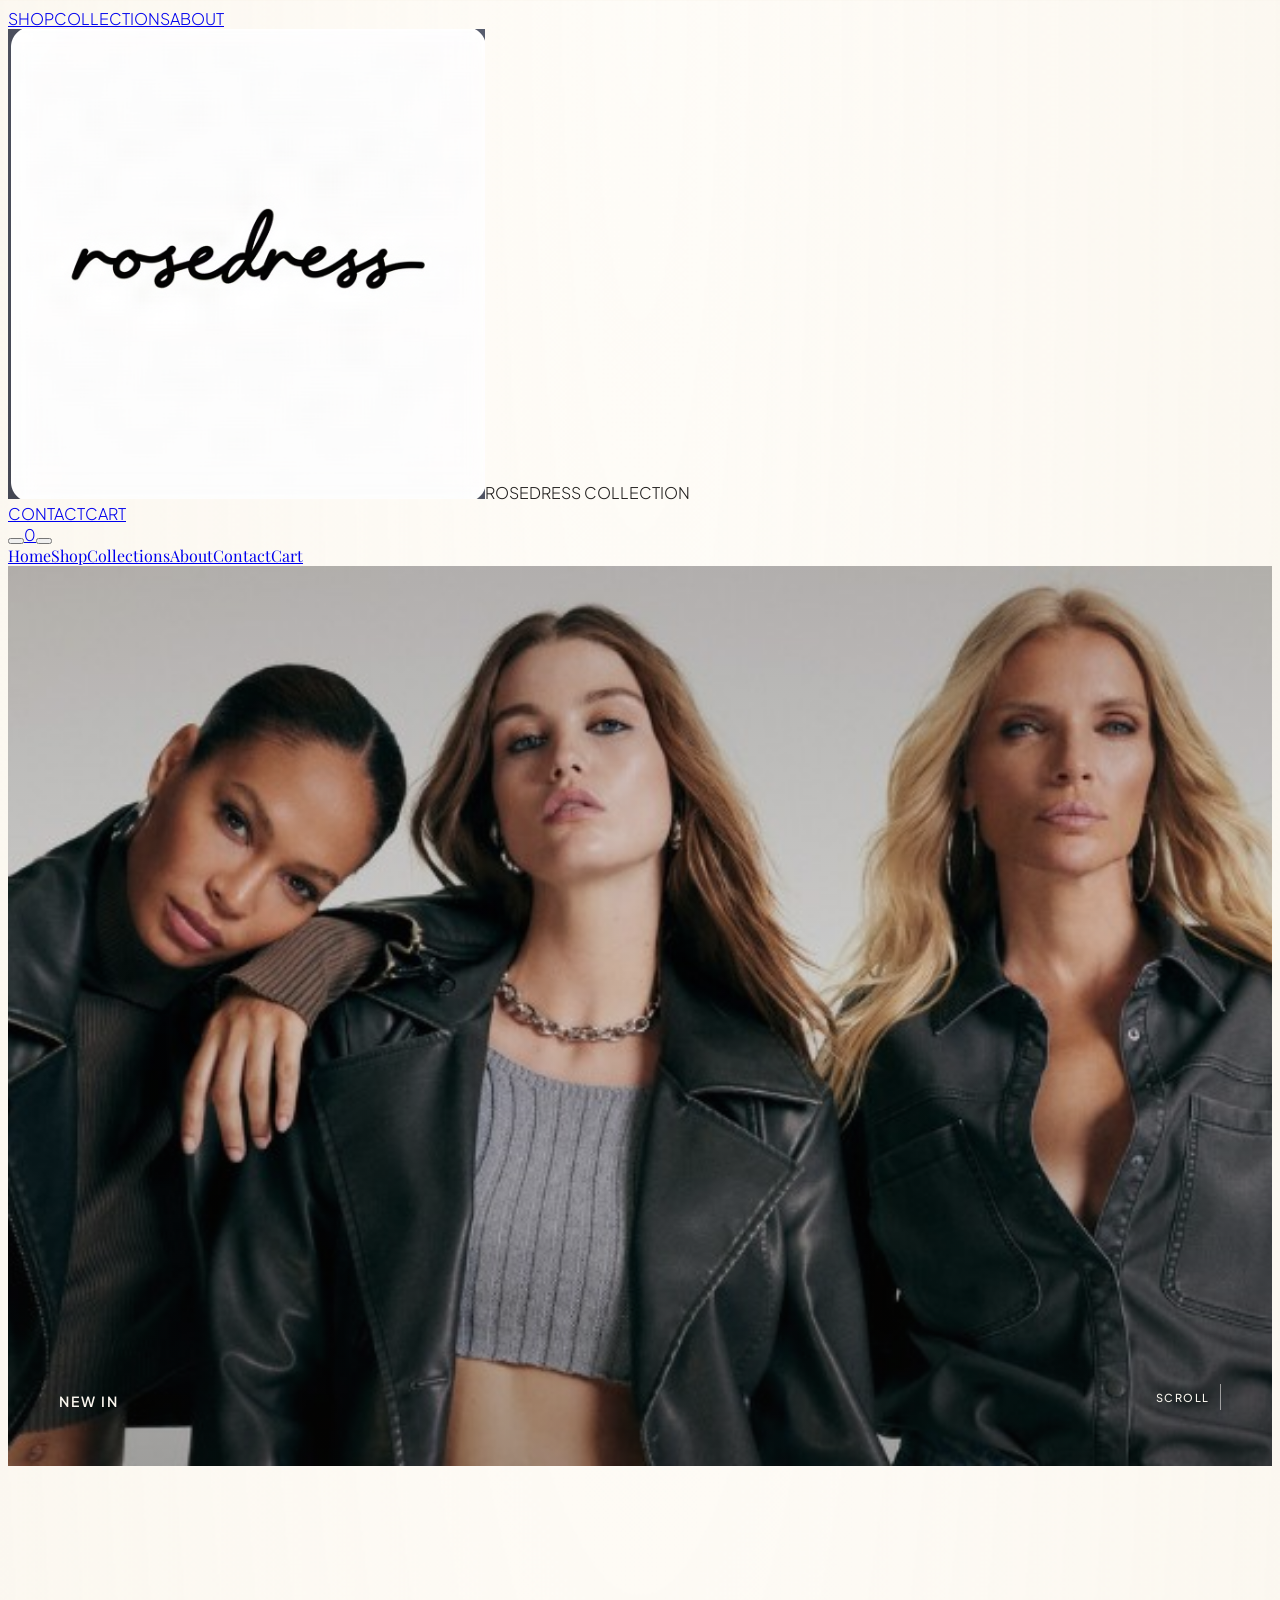
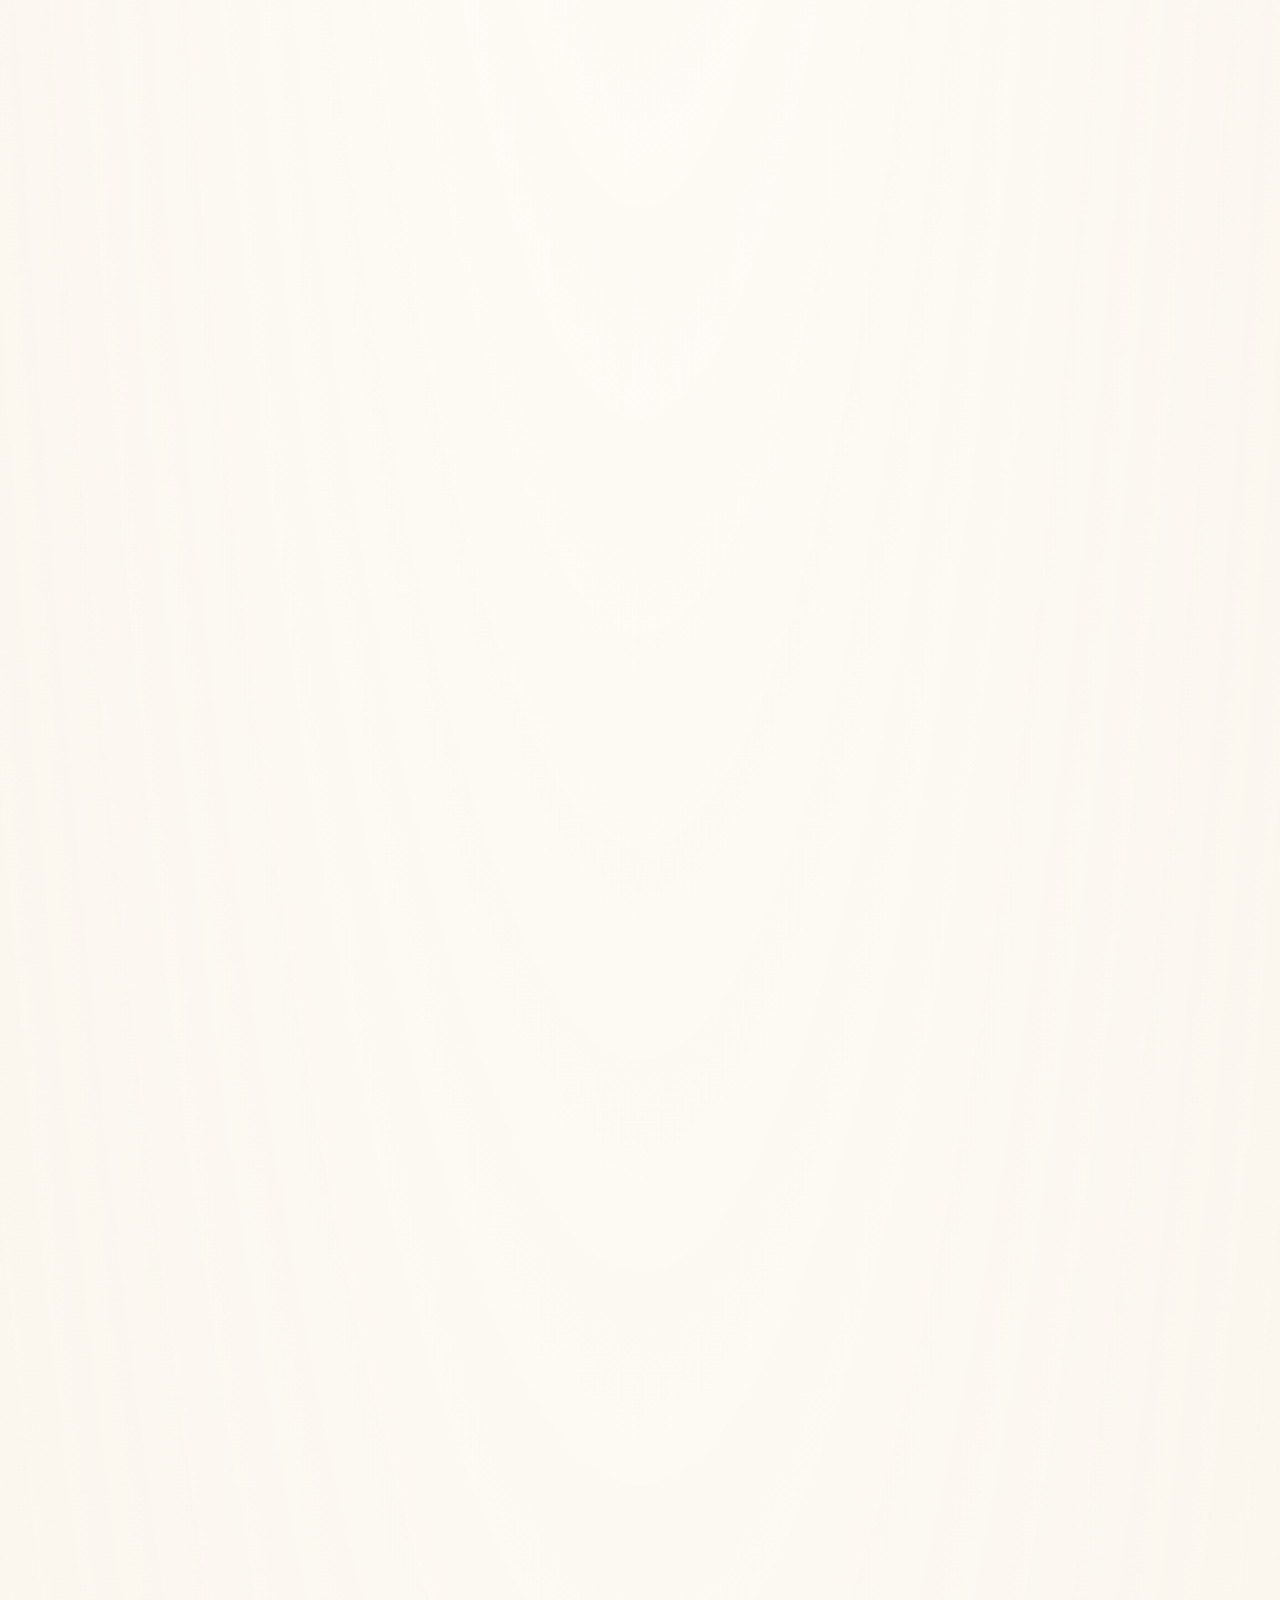
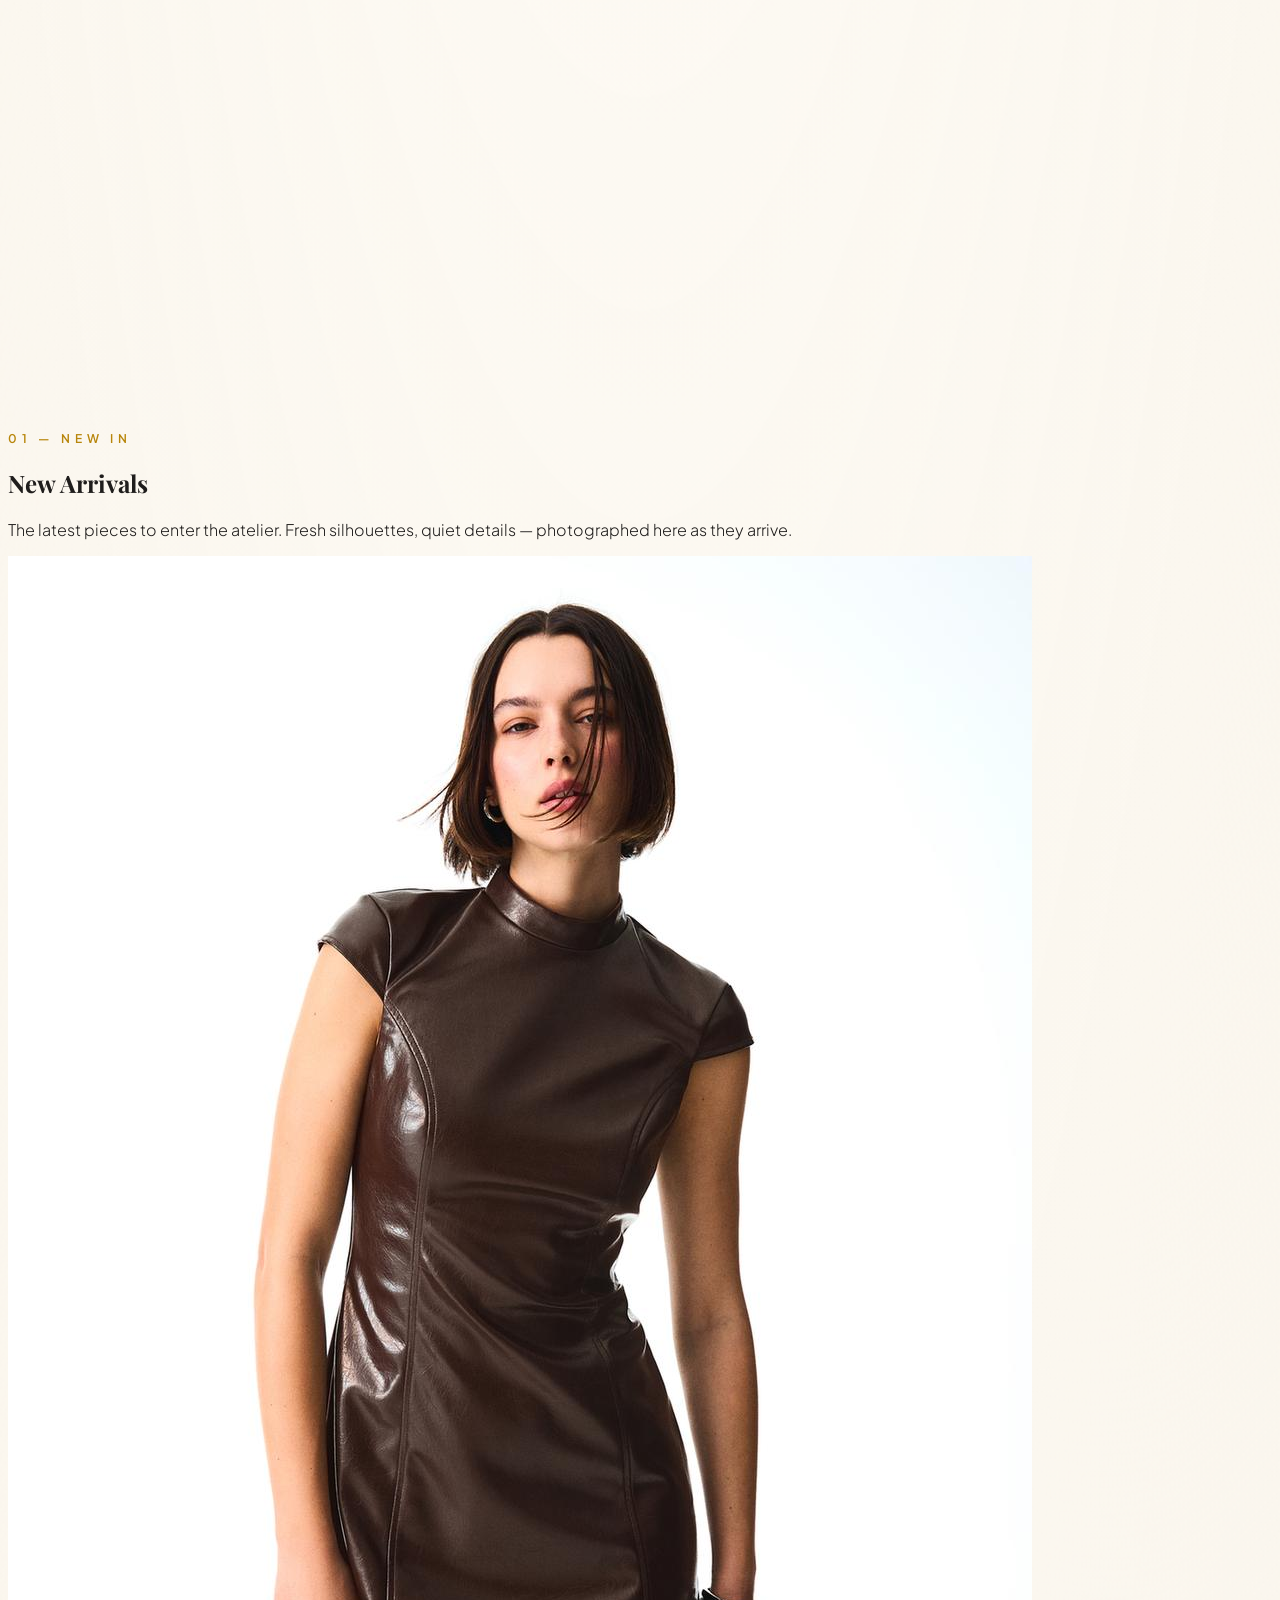
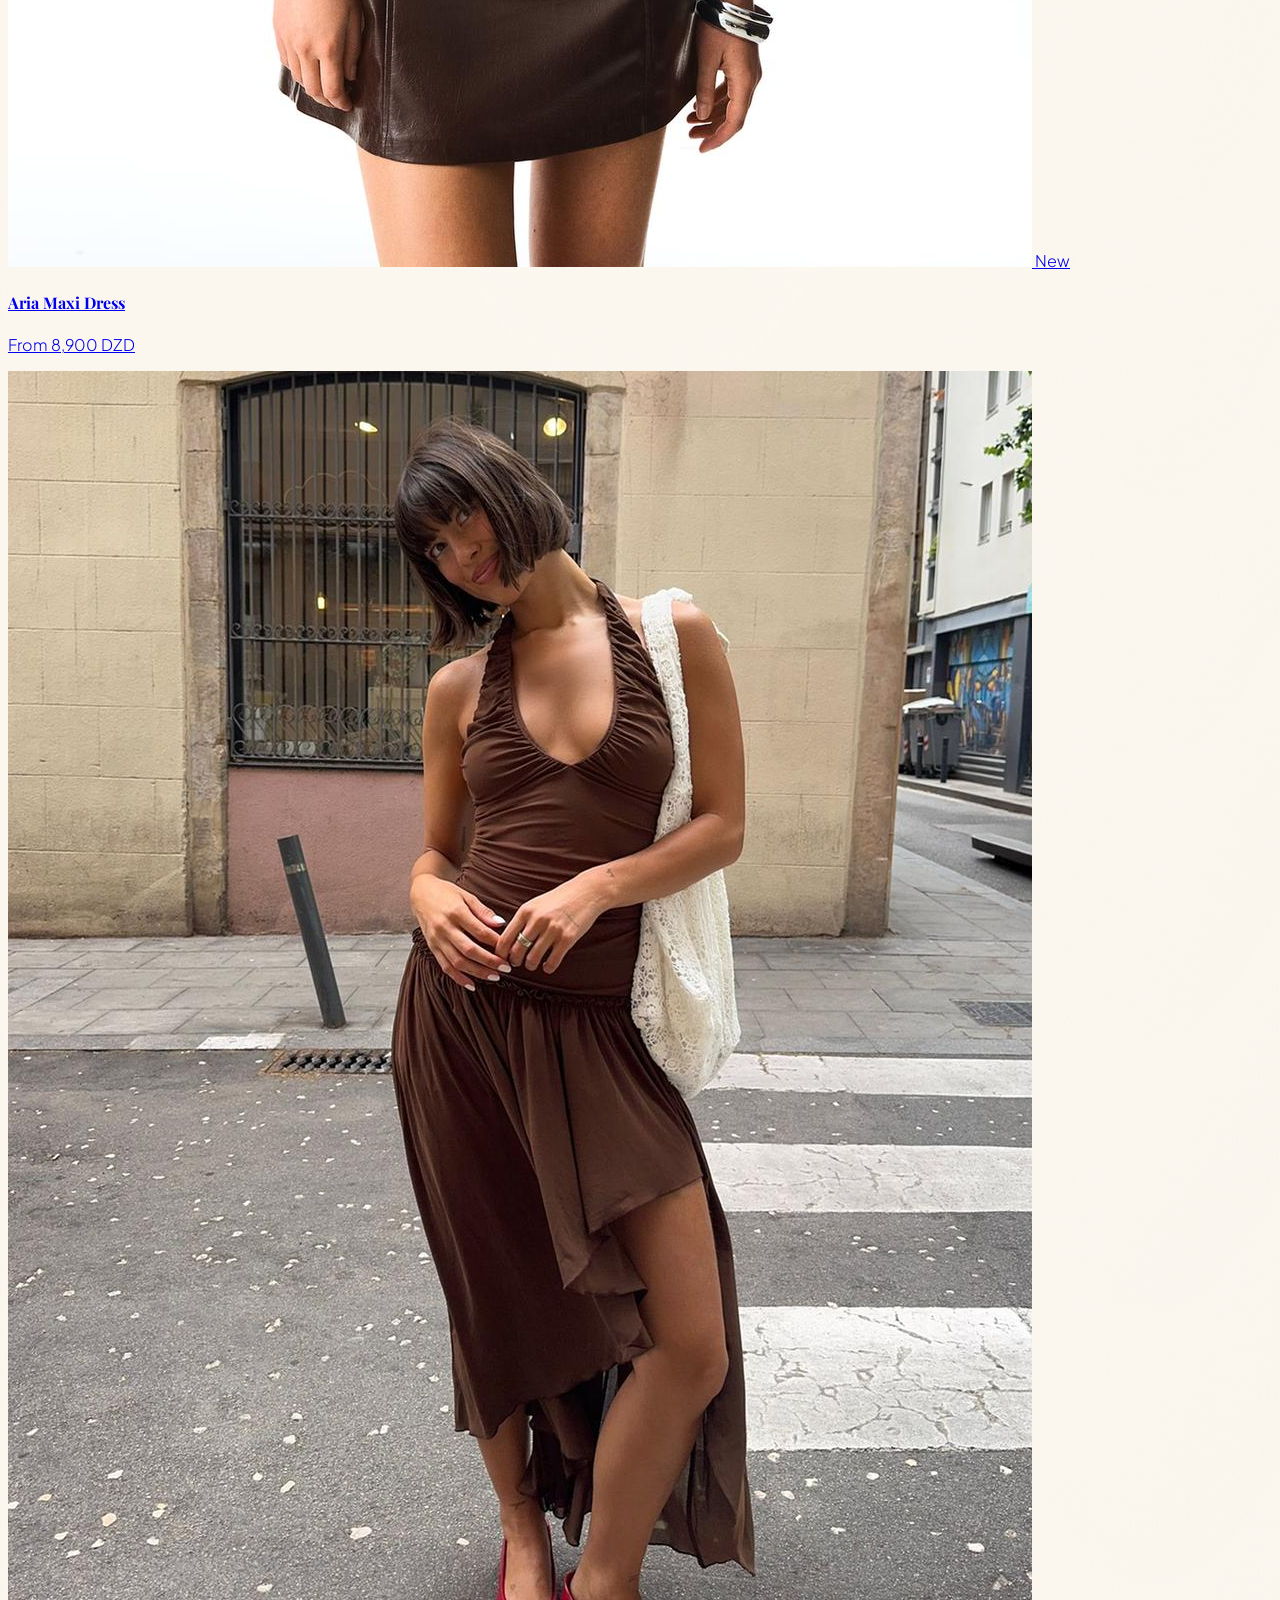
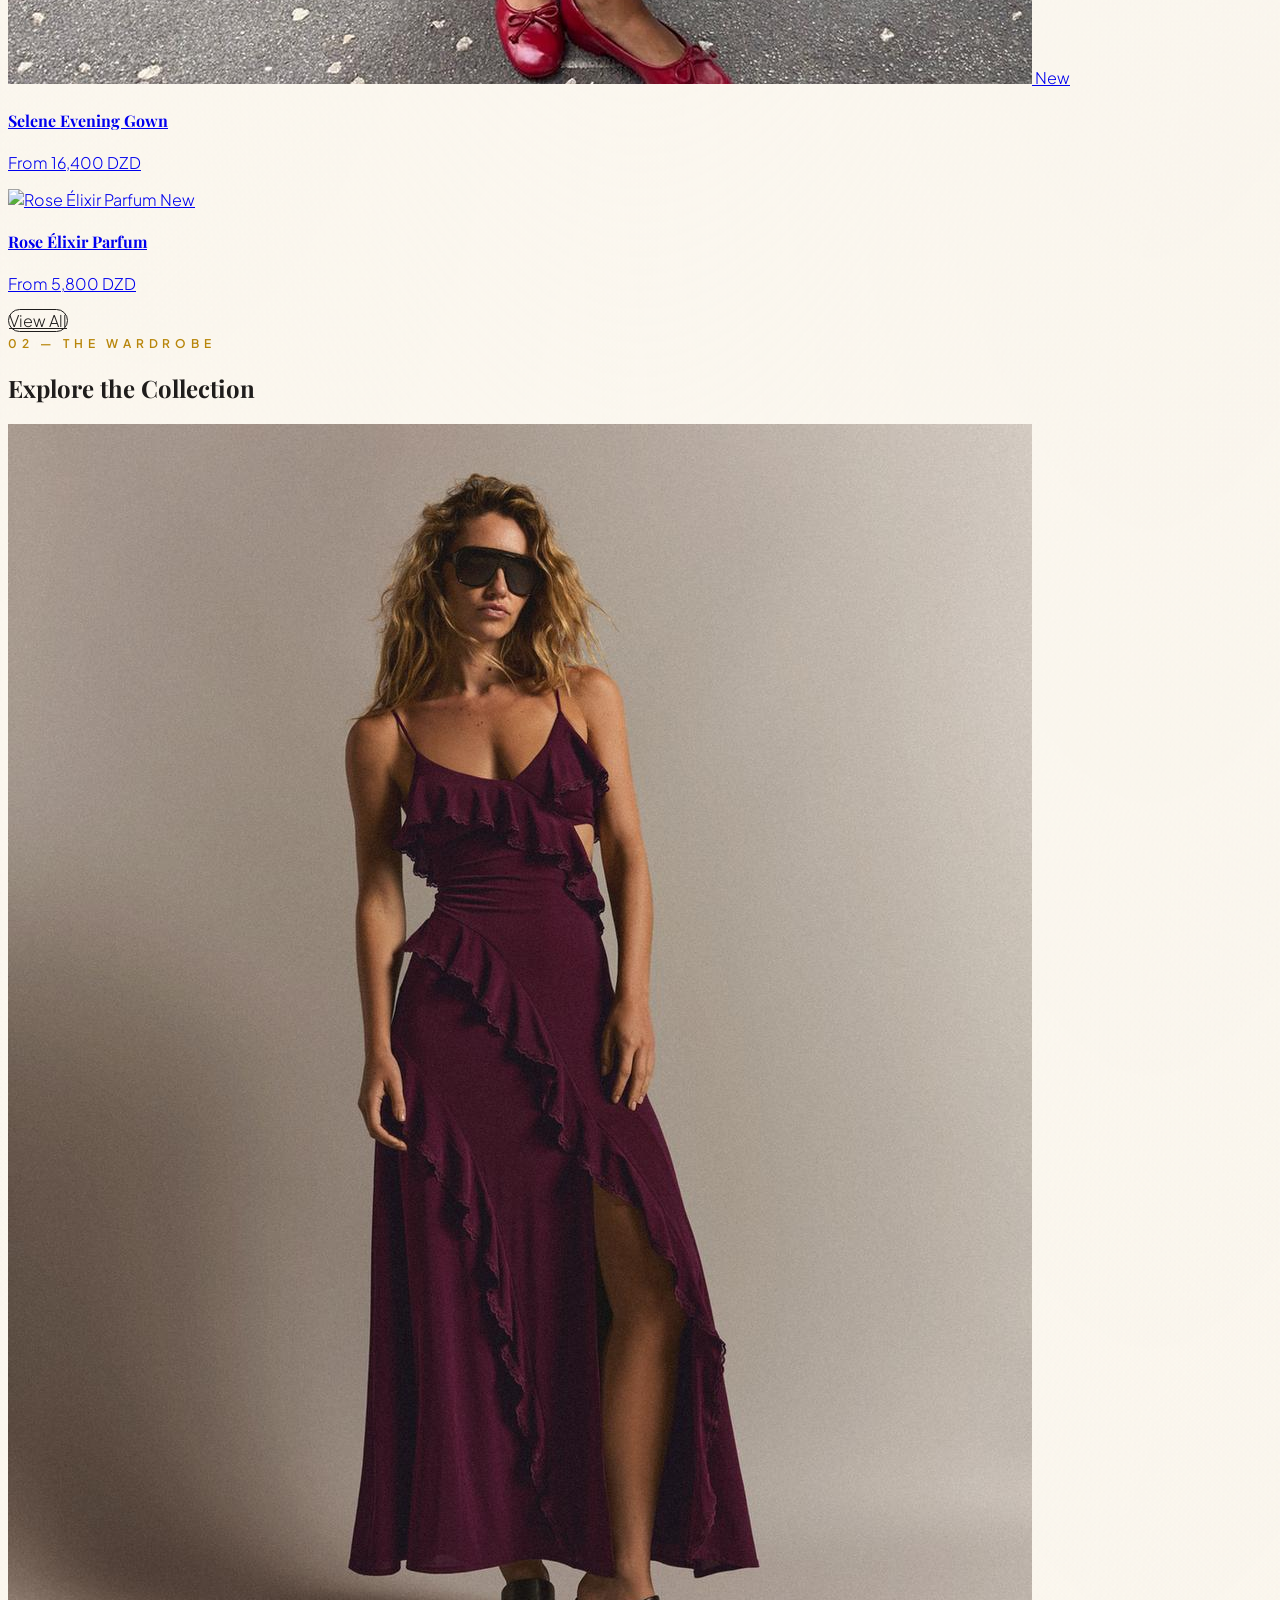
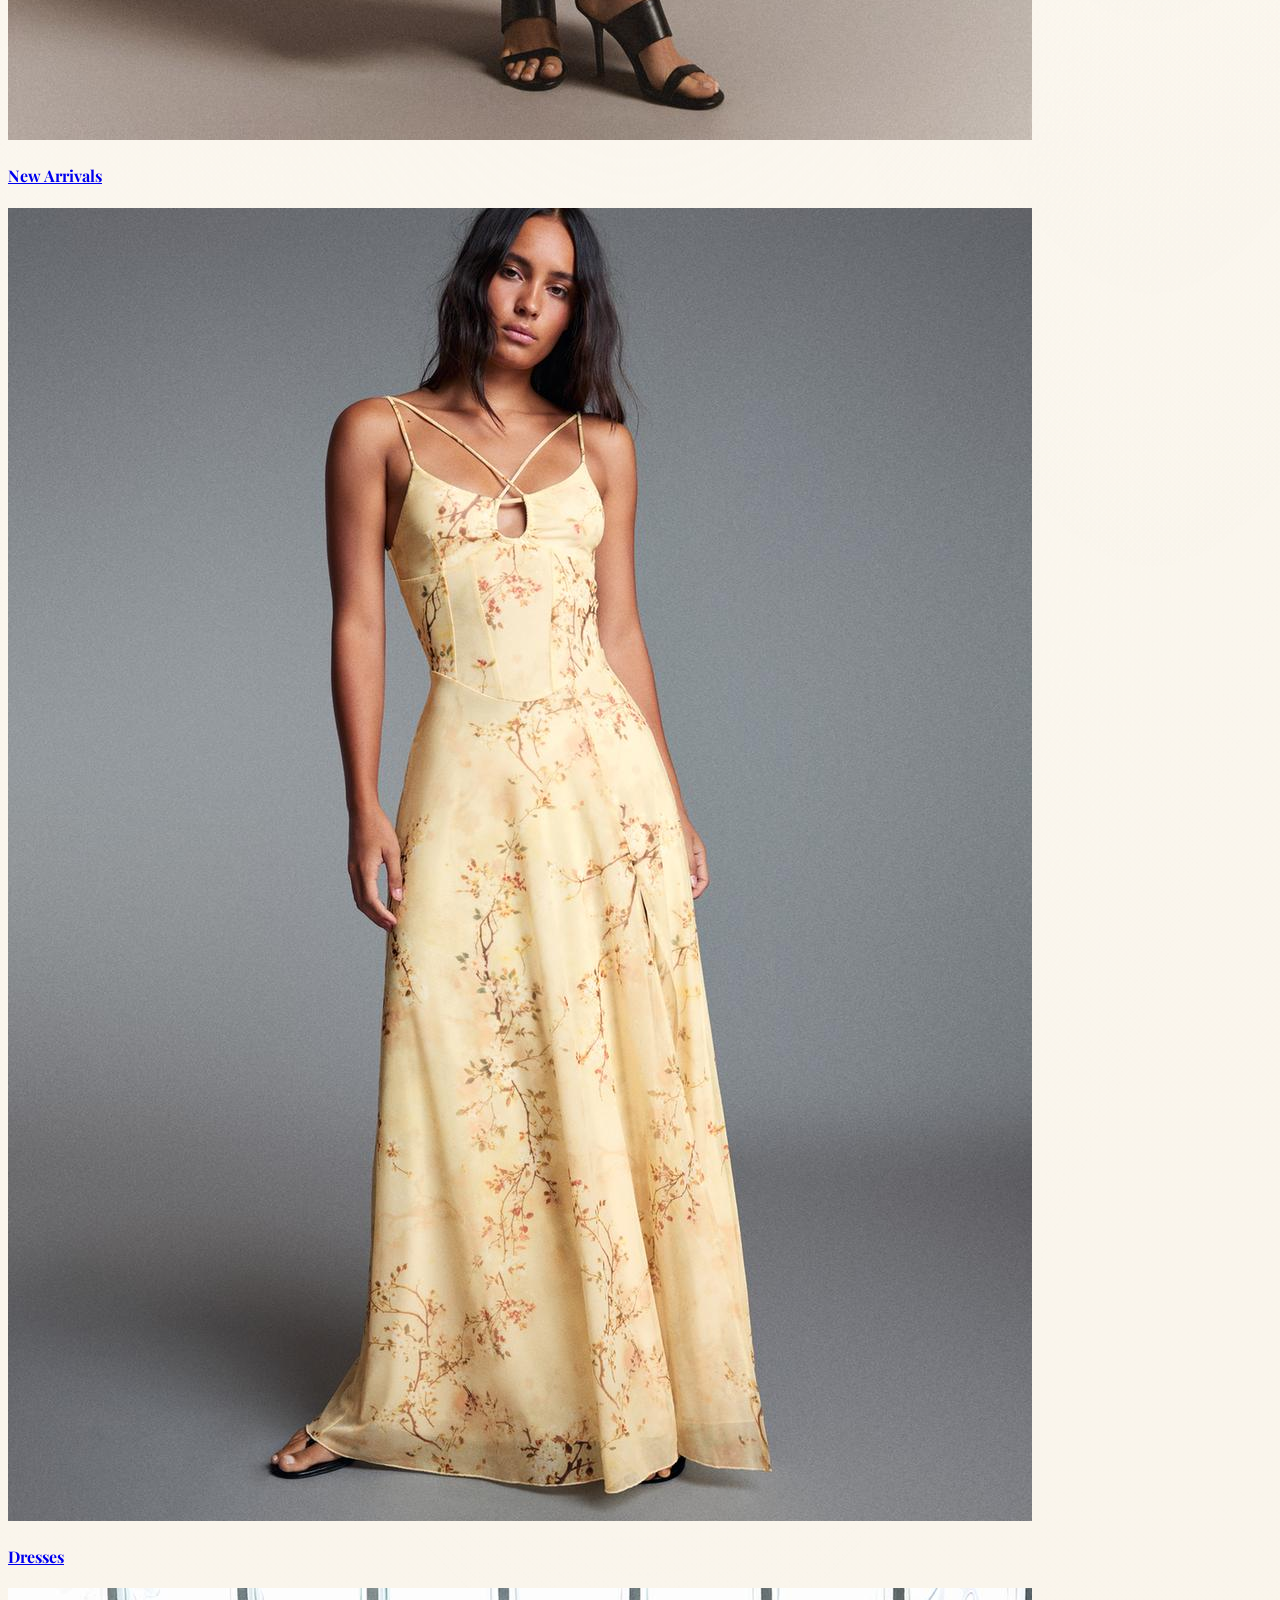
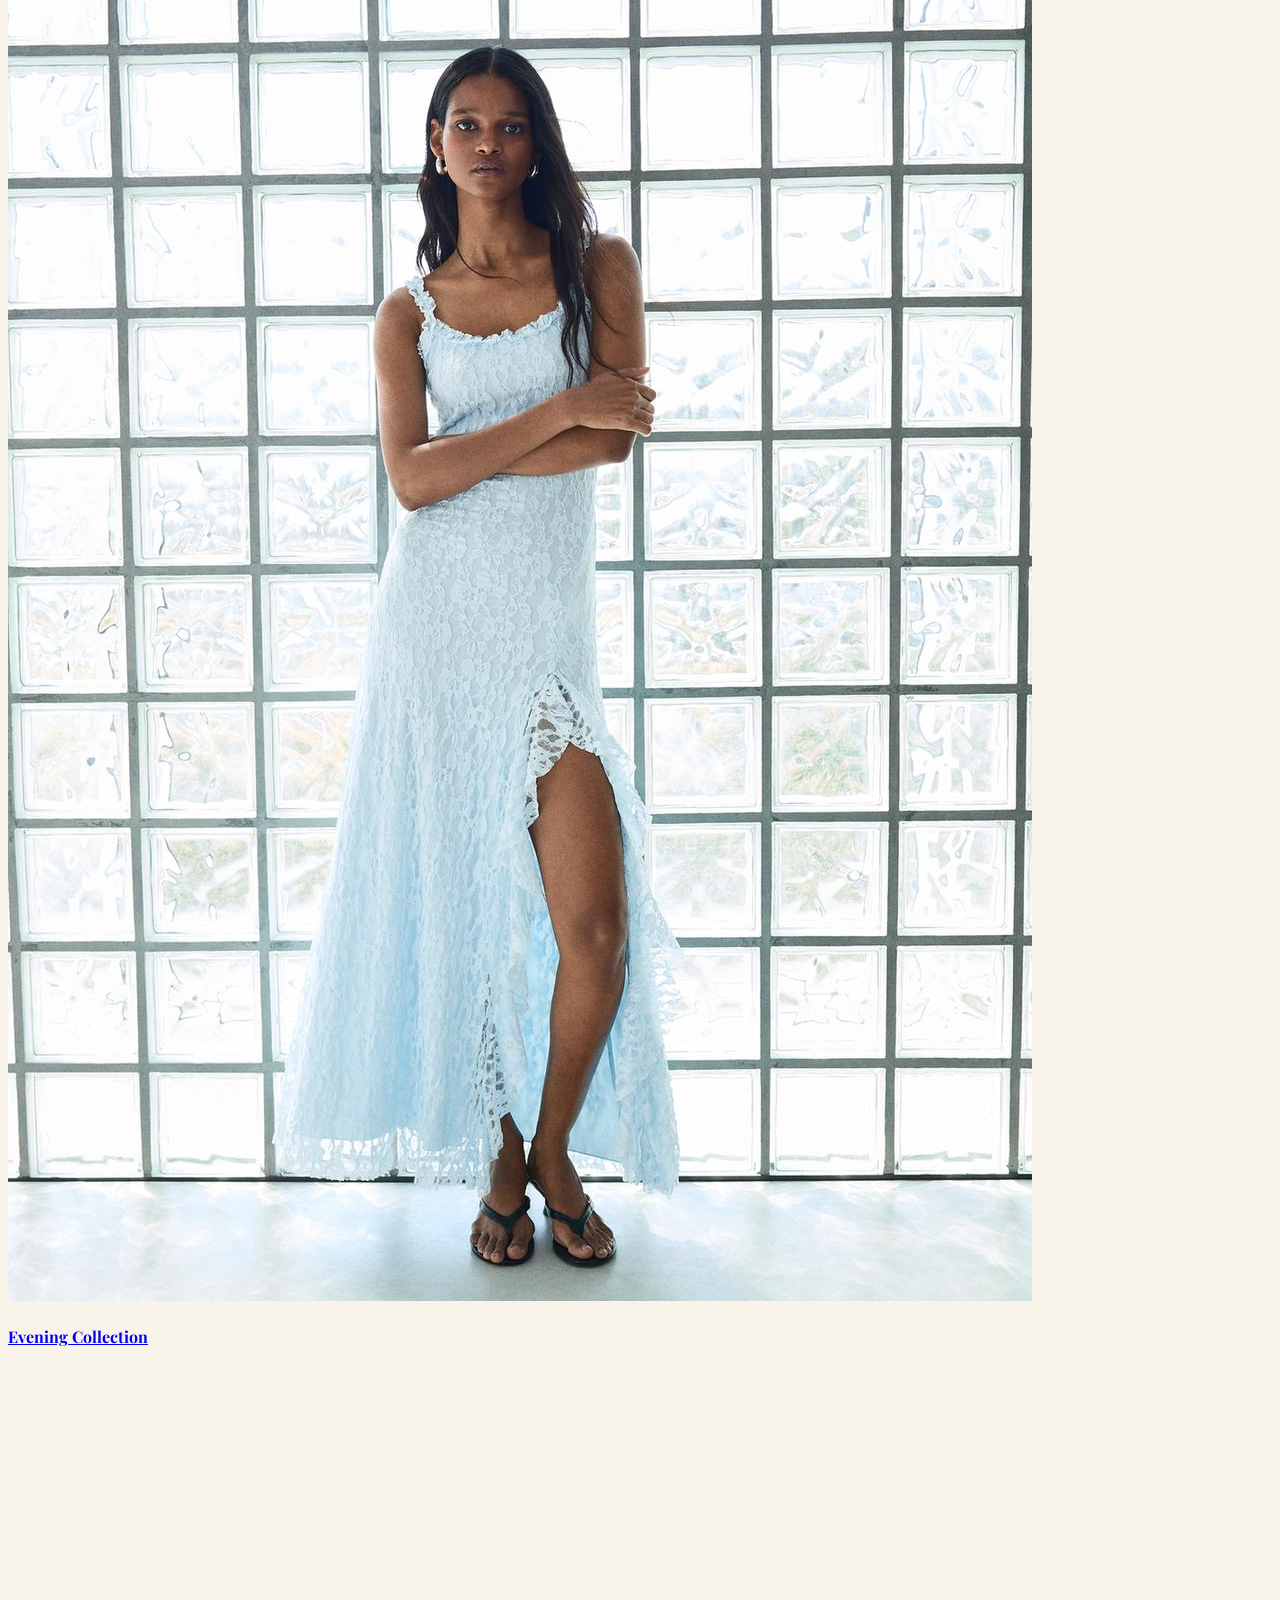
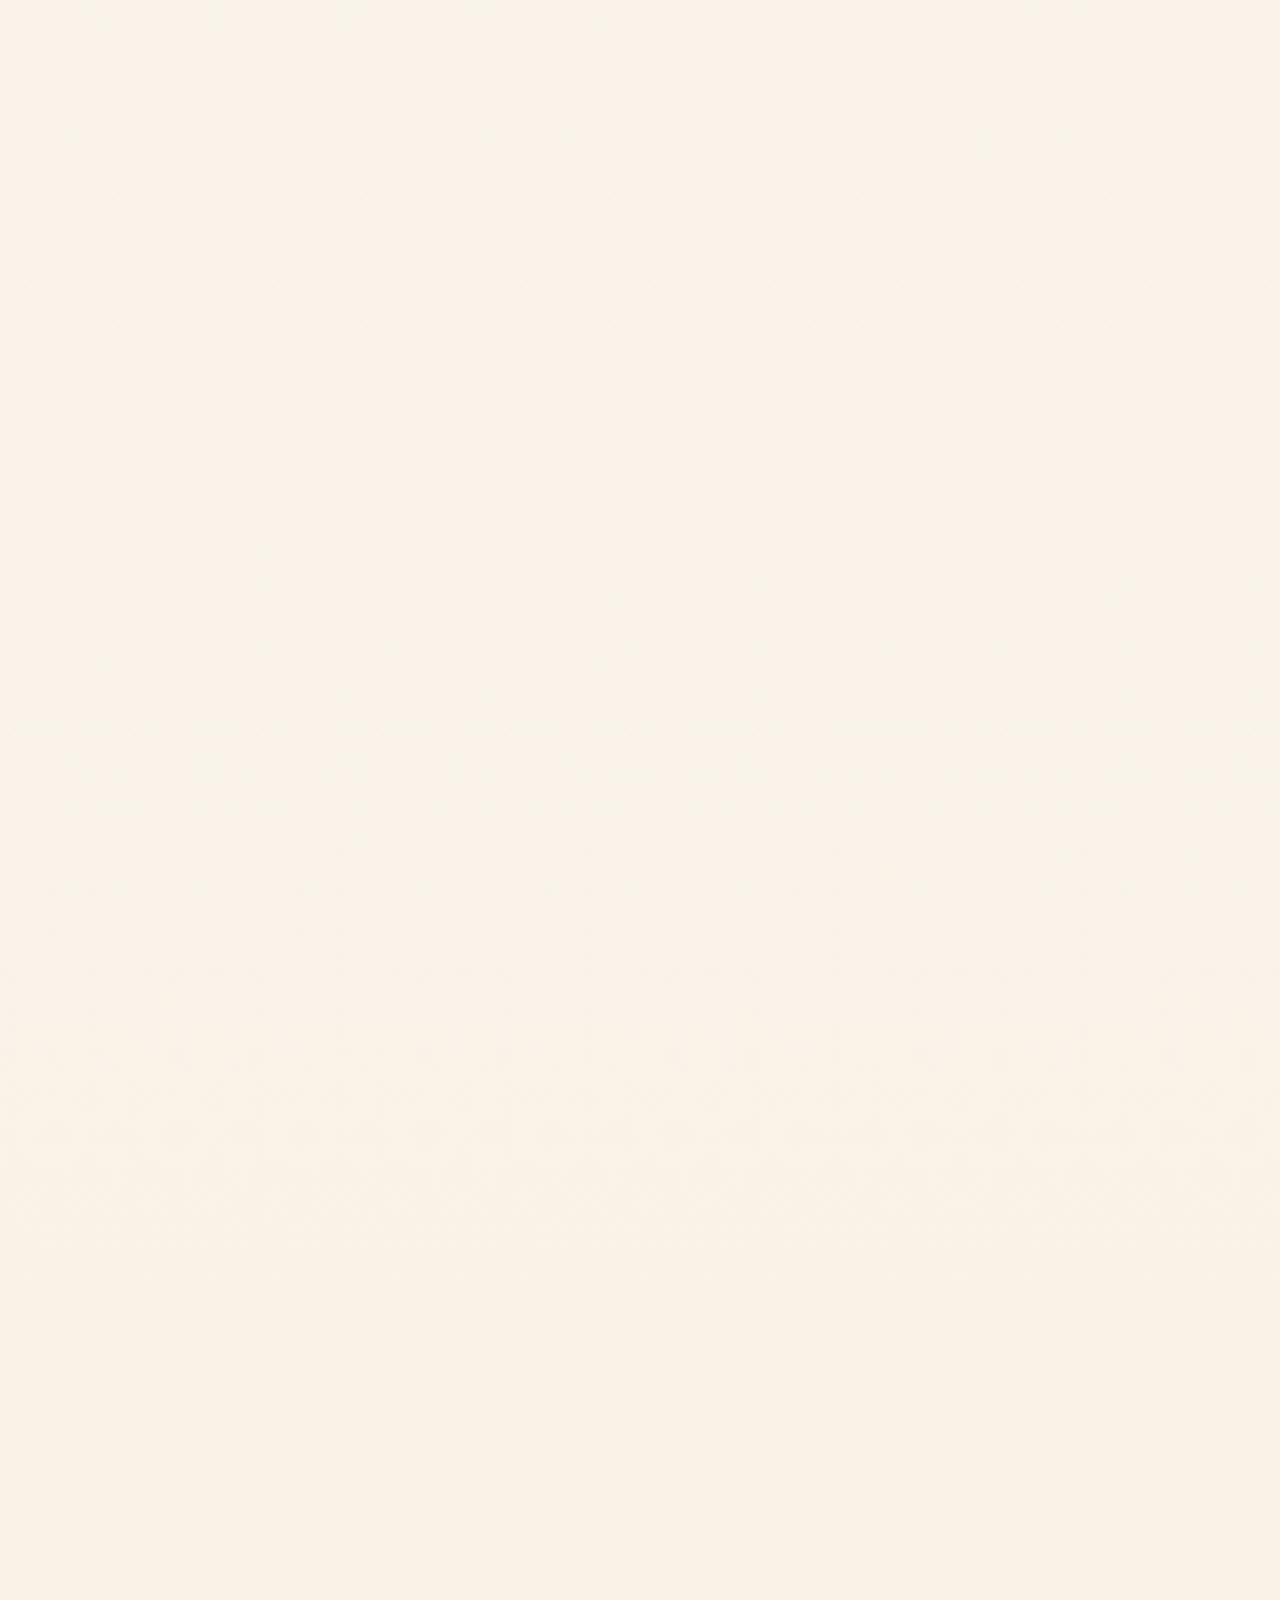
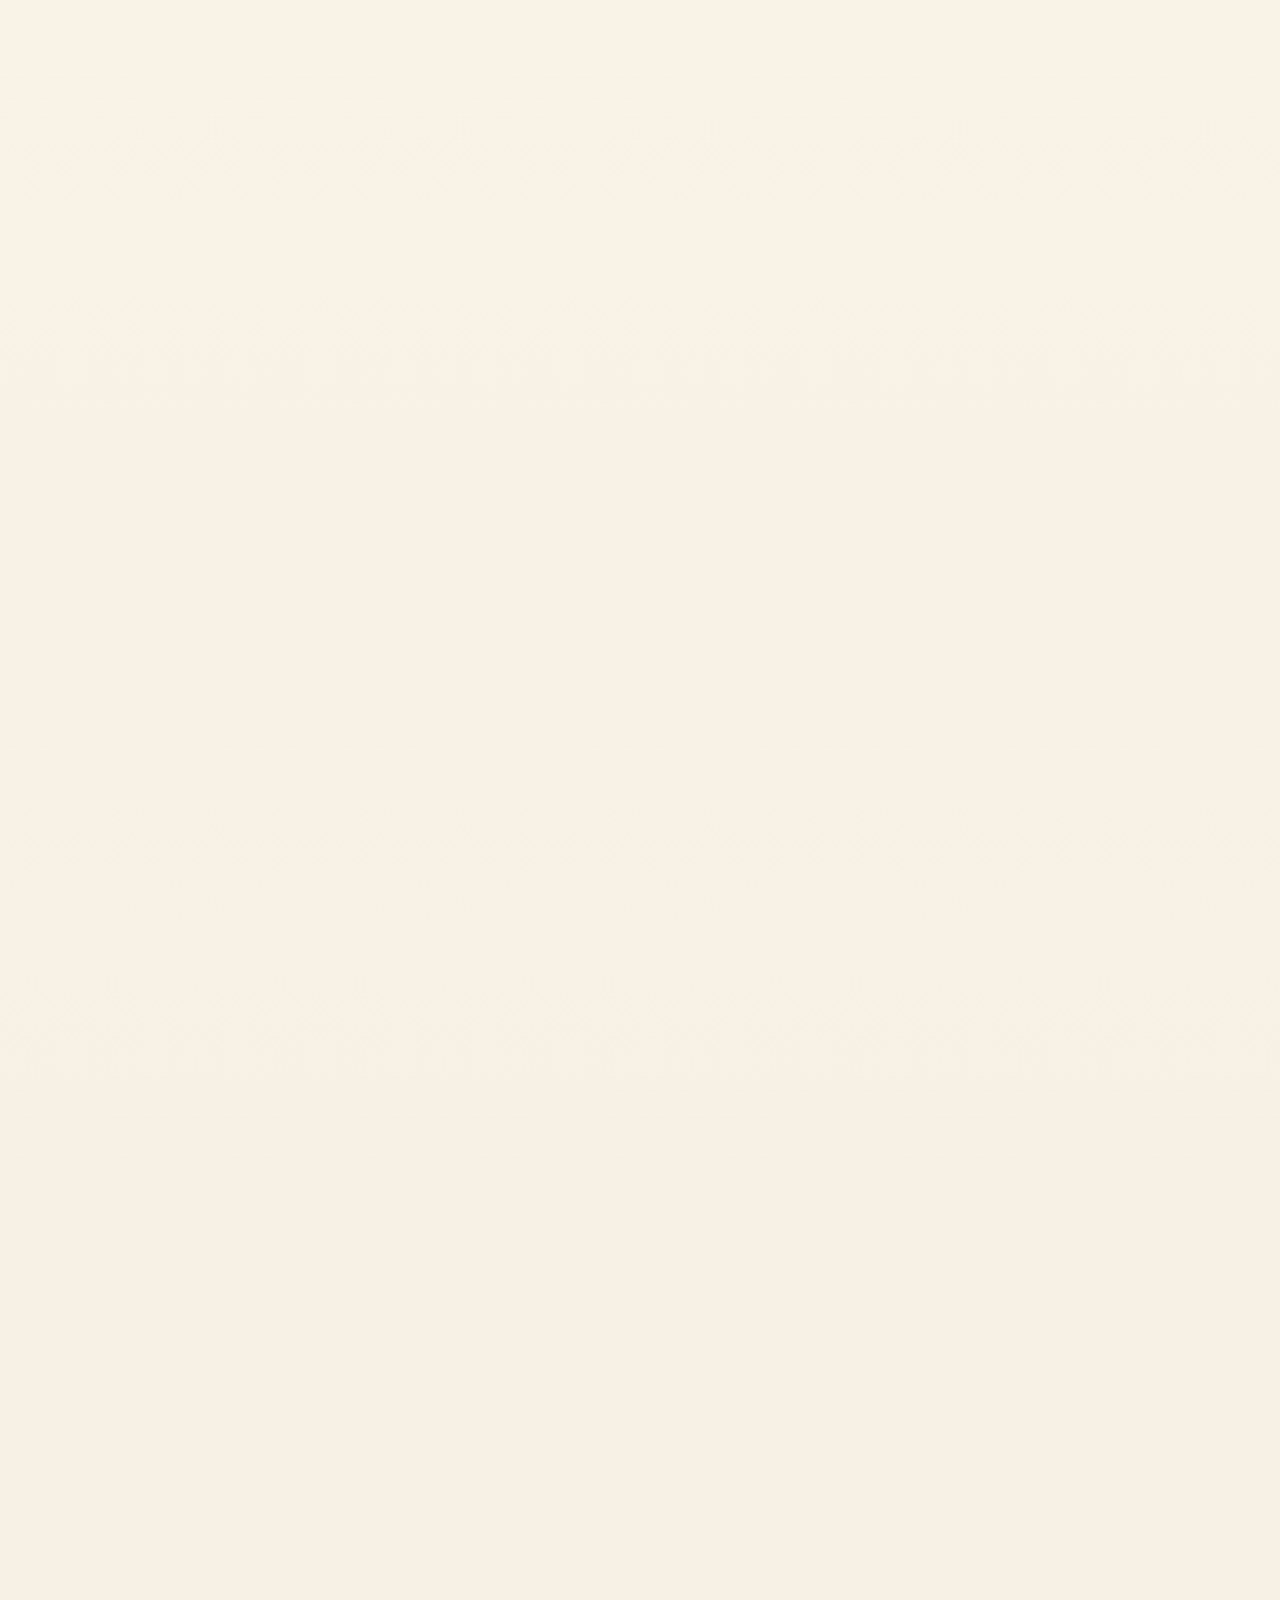
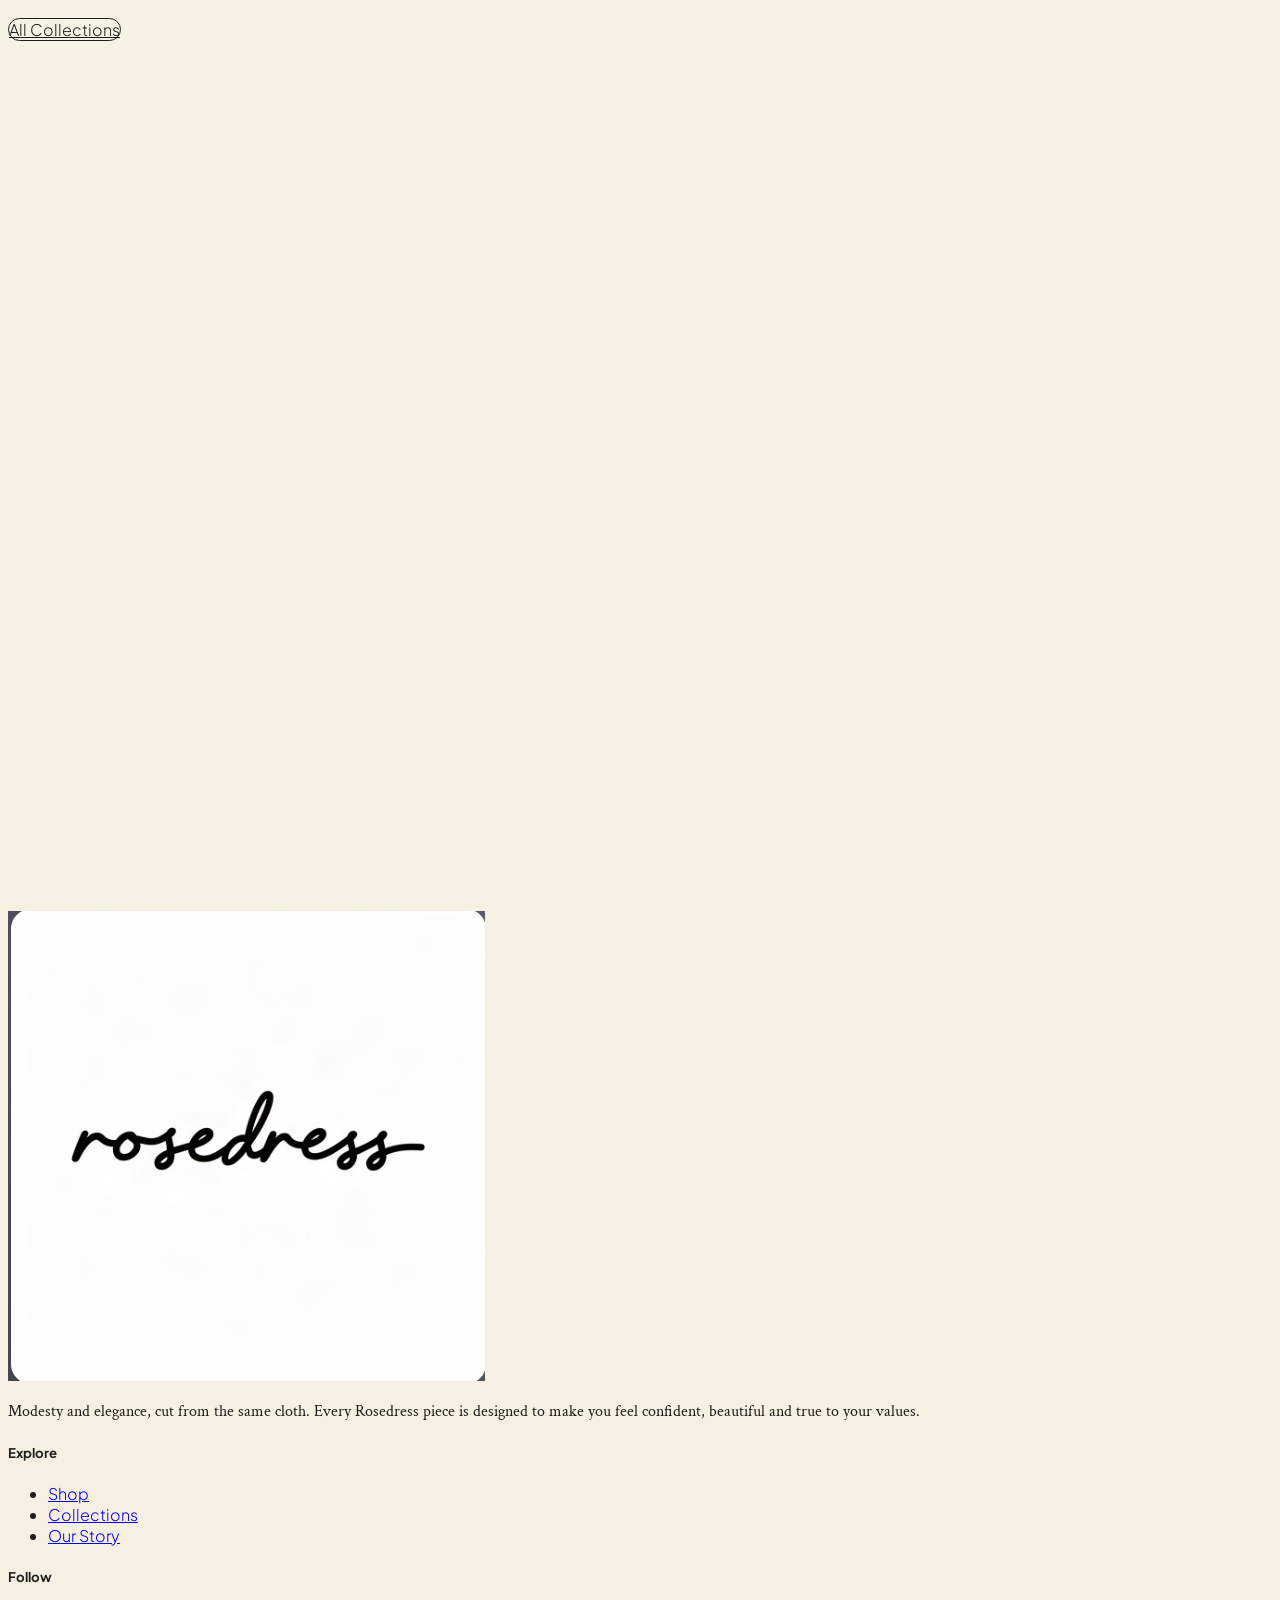
==== commit c7815901: "Fix Stradivarius hero dimensions on mobile to show full image" ====
--- a/index.html
+++ b/index.html
@@ -50,7 +50,7 @@
   }
   @media (max-width:640px){
     .scroll-hero{ height:280vh; }
-    .hero__bg{ background:url('images/dress_selene_maxi.jpg') center 20% / cover no-repeat; }
+    .hero__bg{ background-size:contain; background-position:center; background-color:#1f1d1c; }
     .tag{ bottom:44px; font-size:12px; }
     .scroll-cue{ display:none; }
   }
